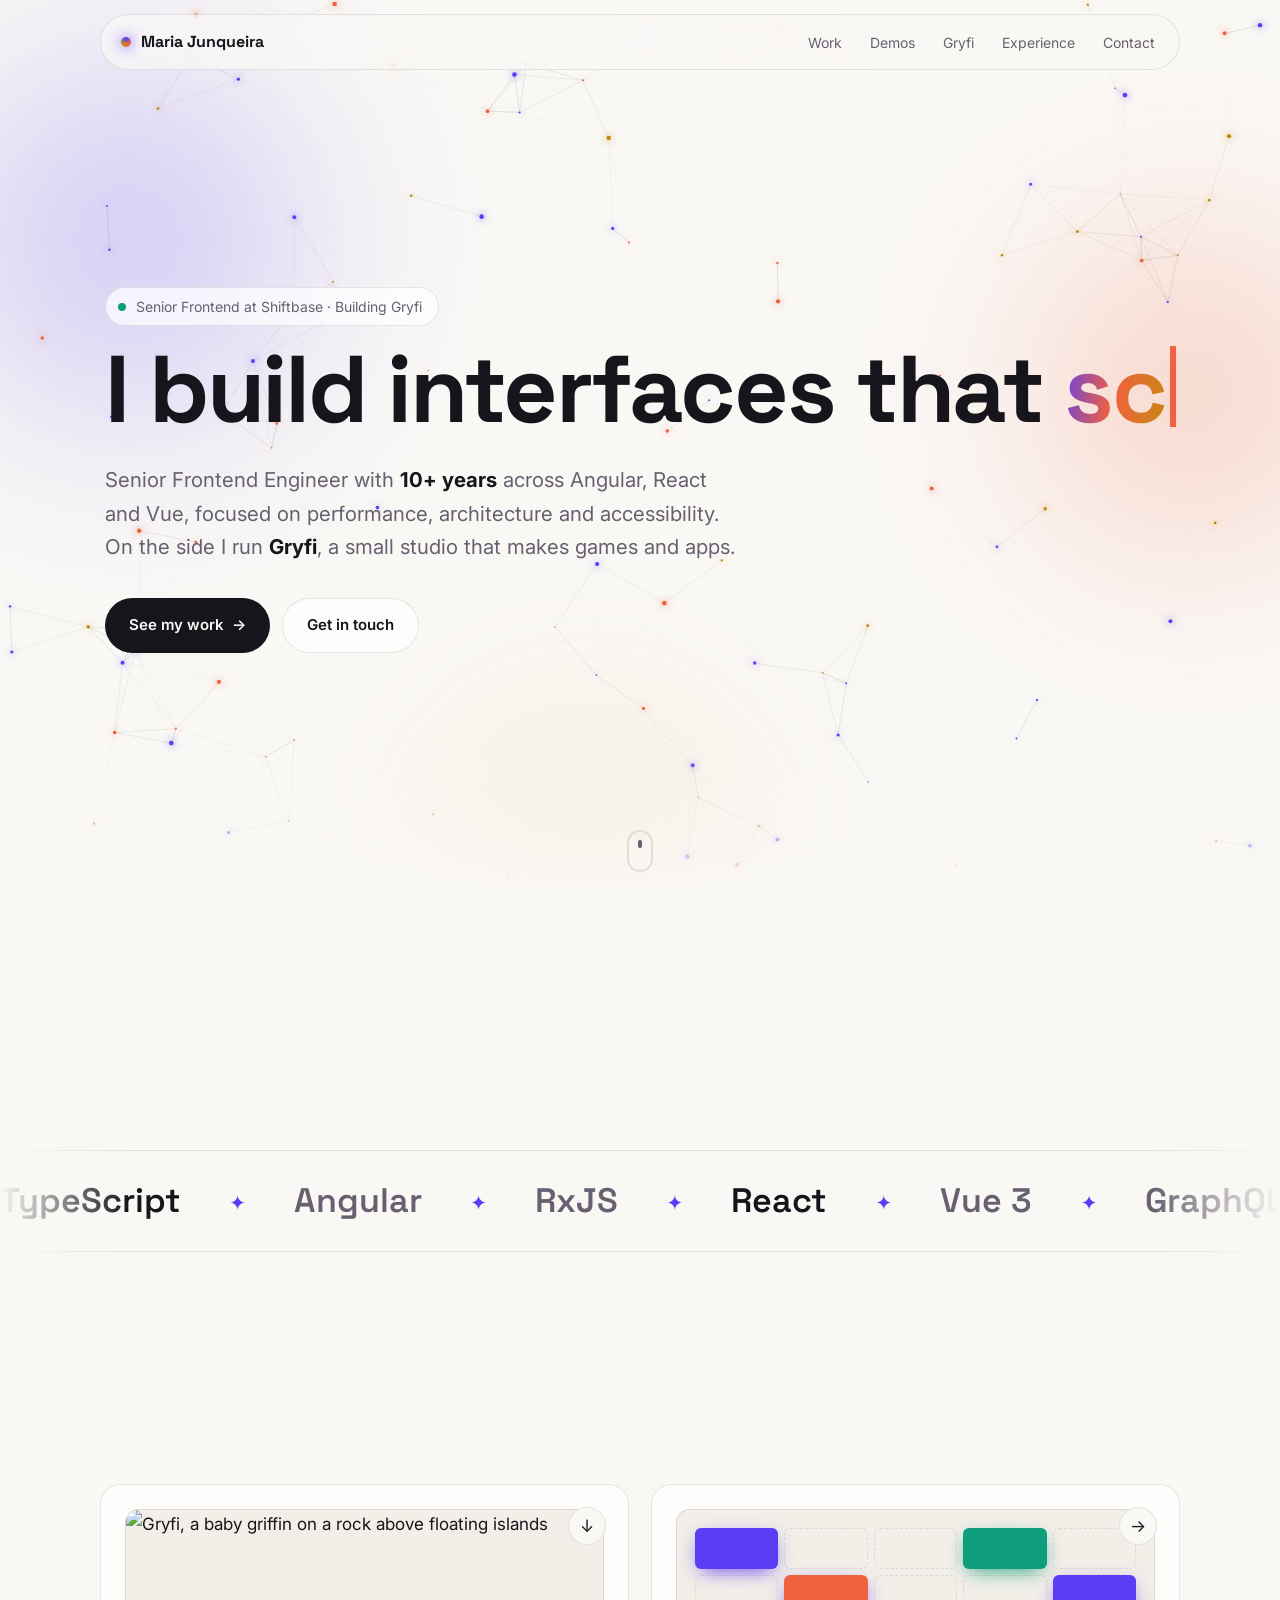
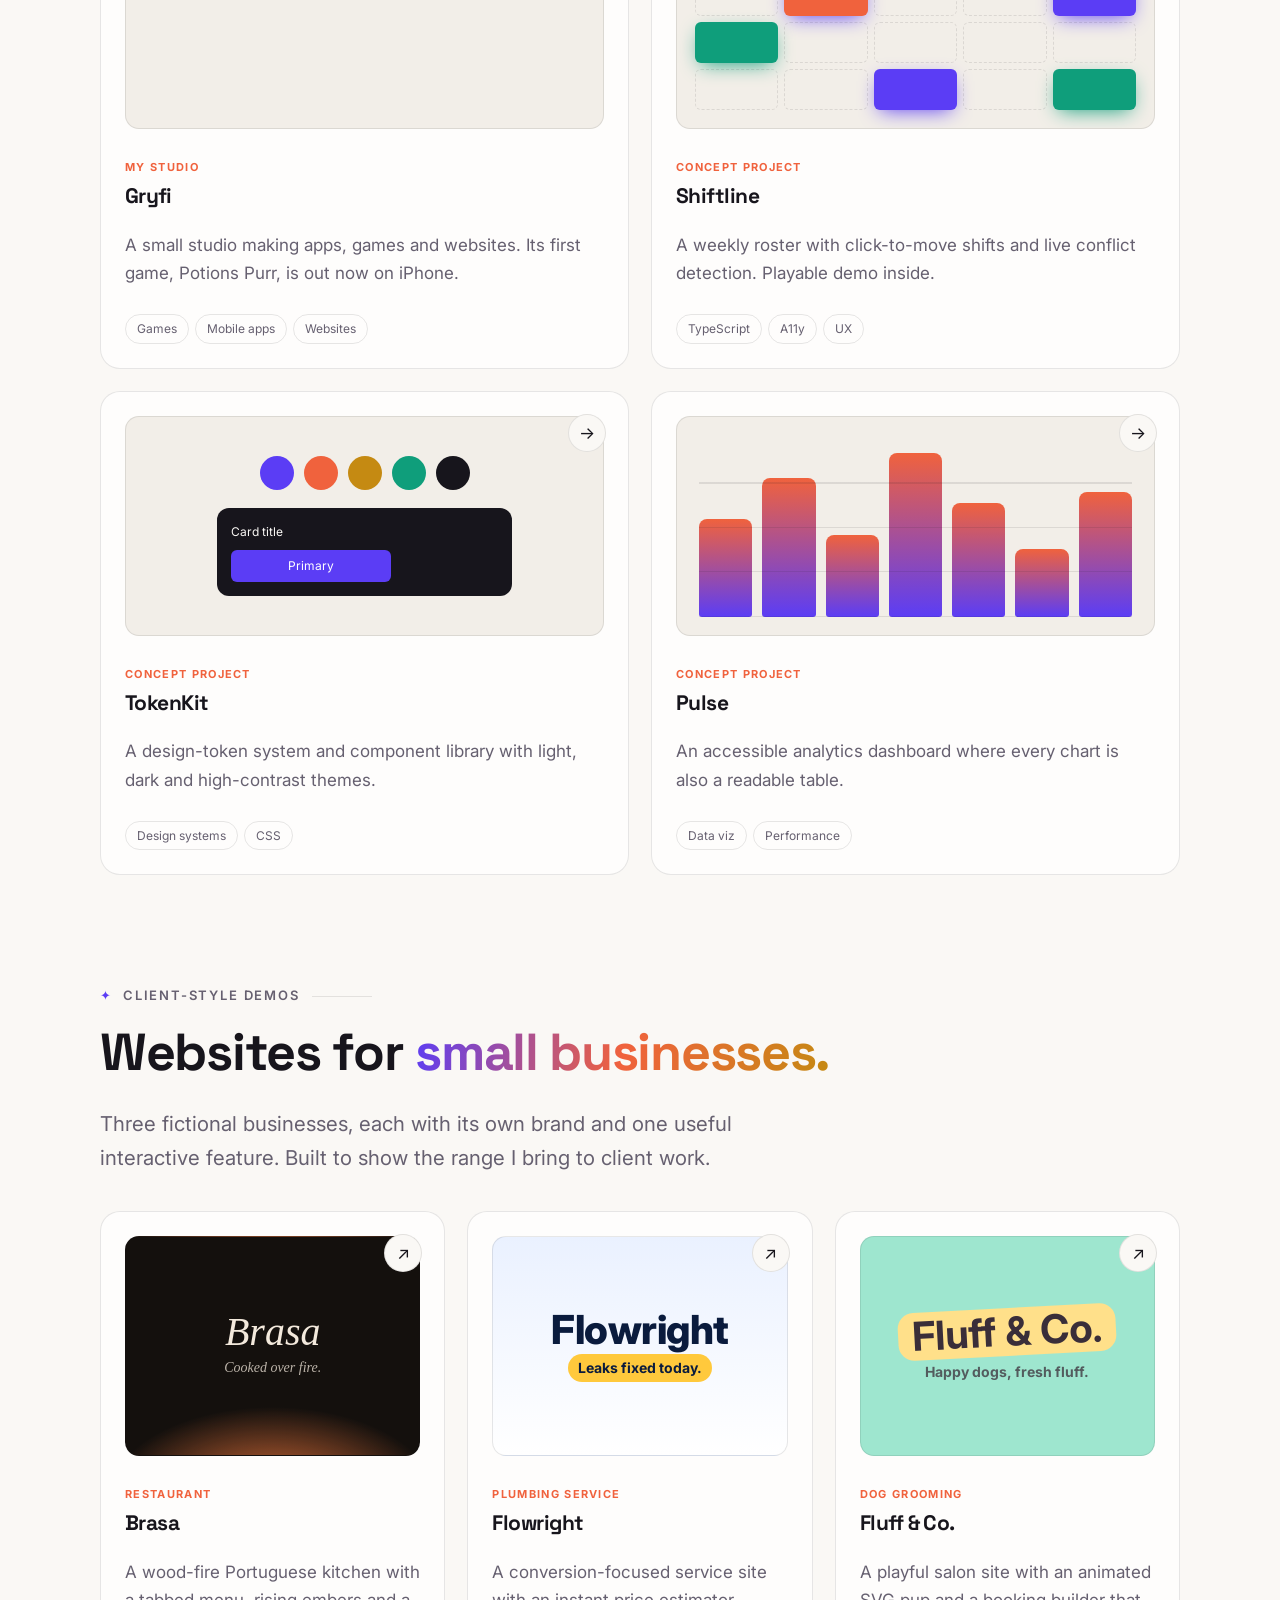
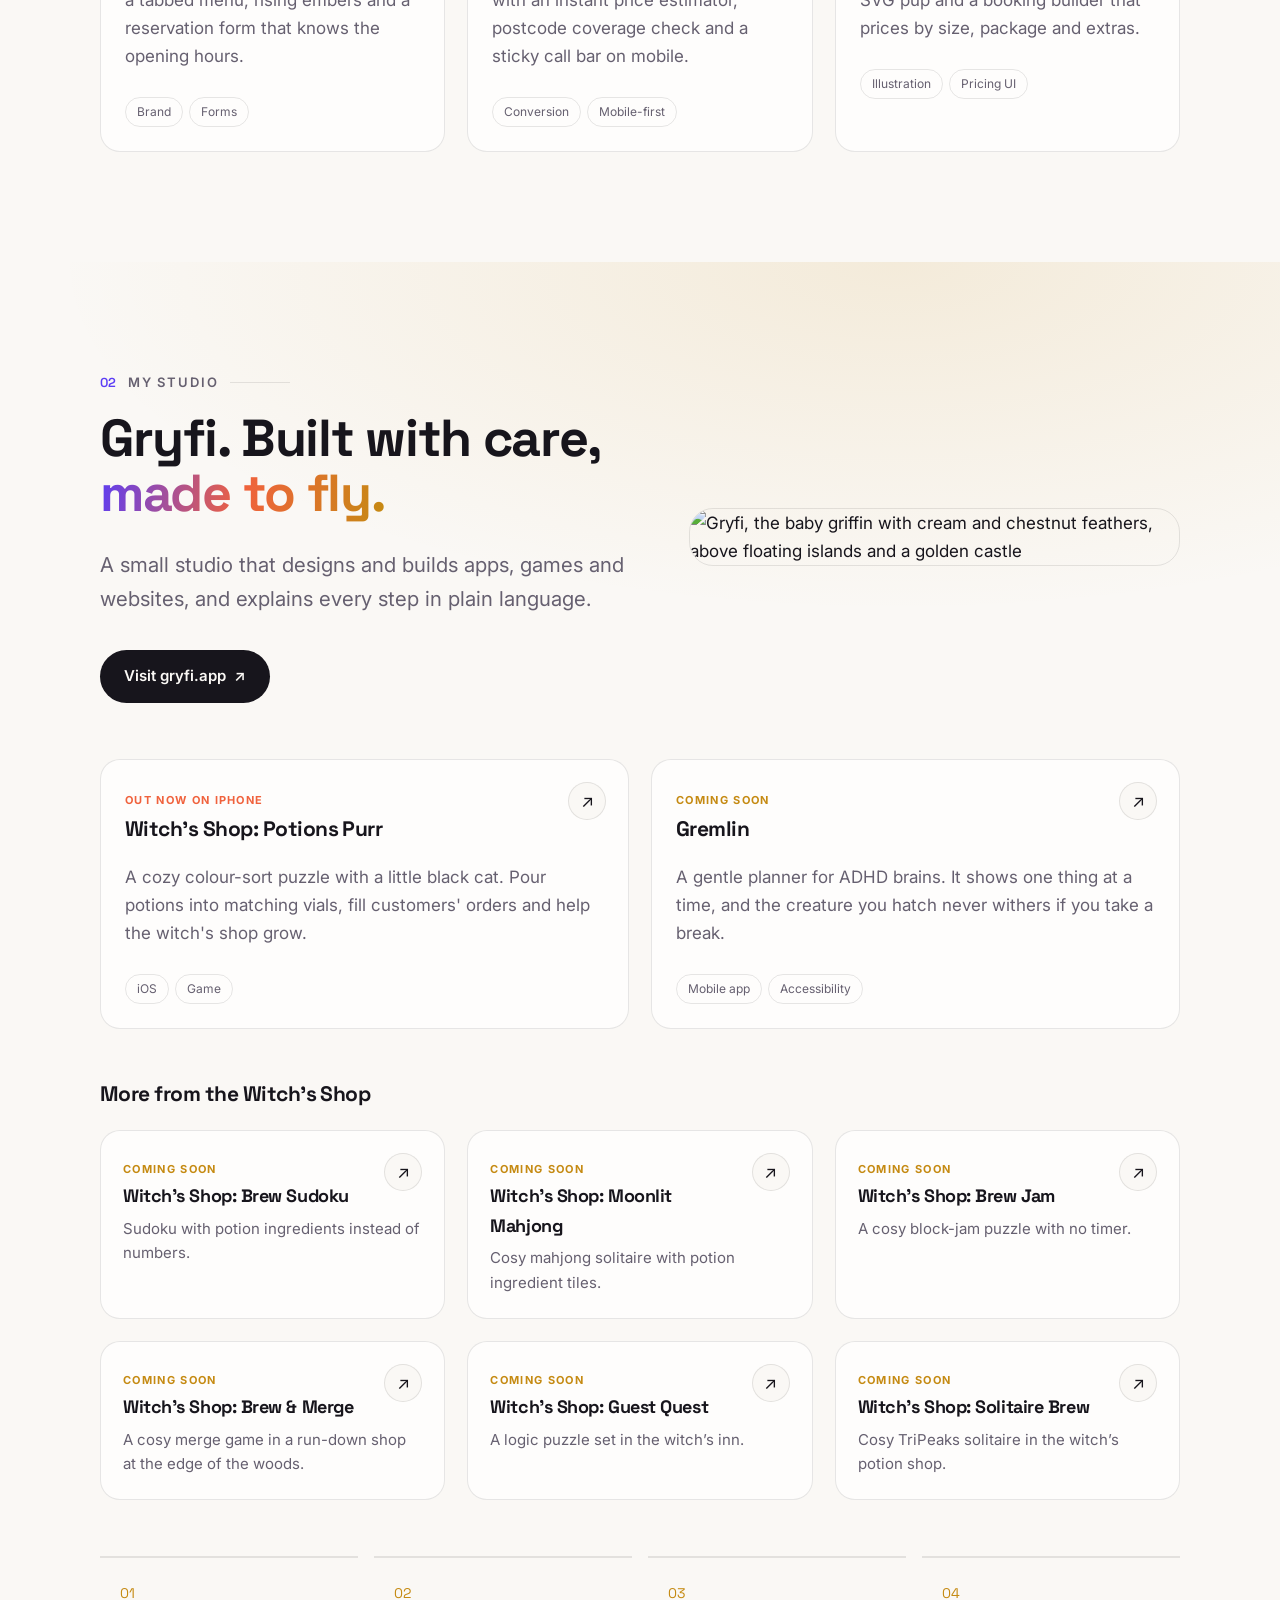
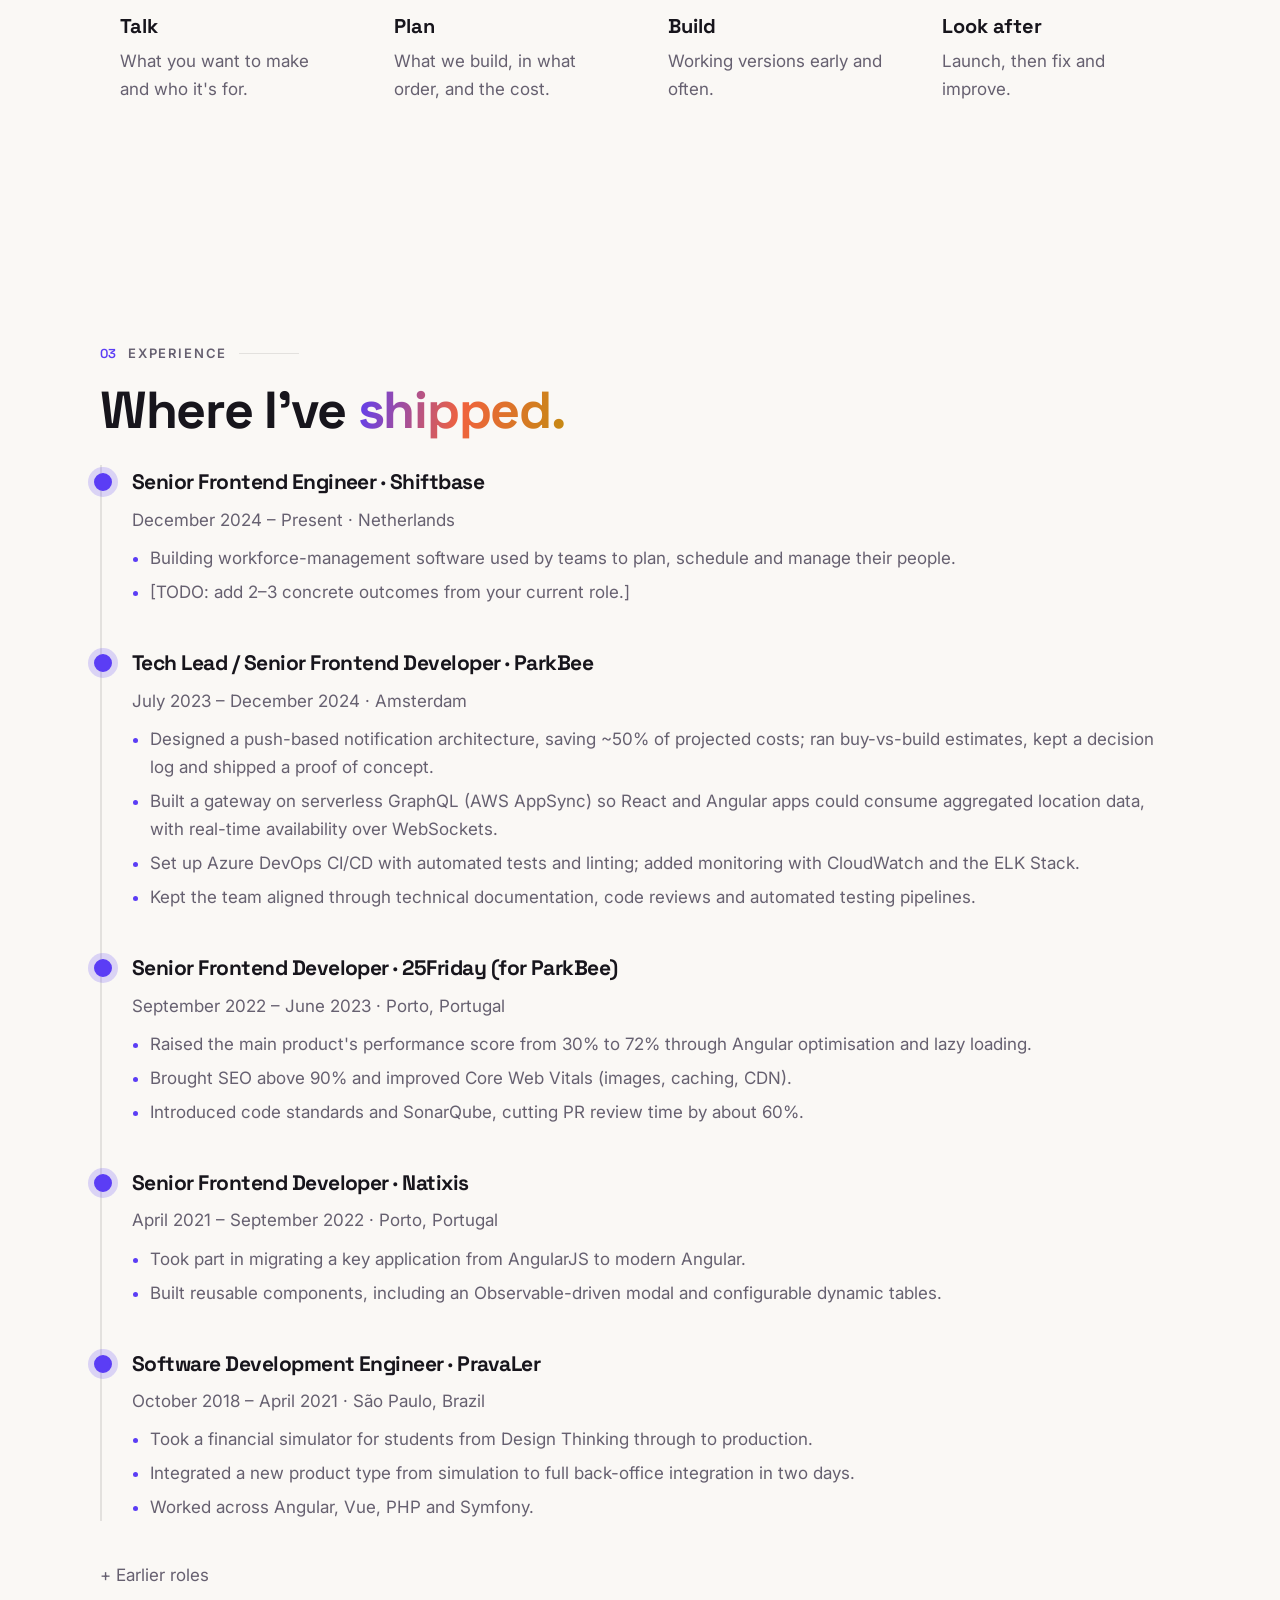
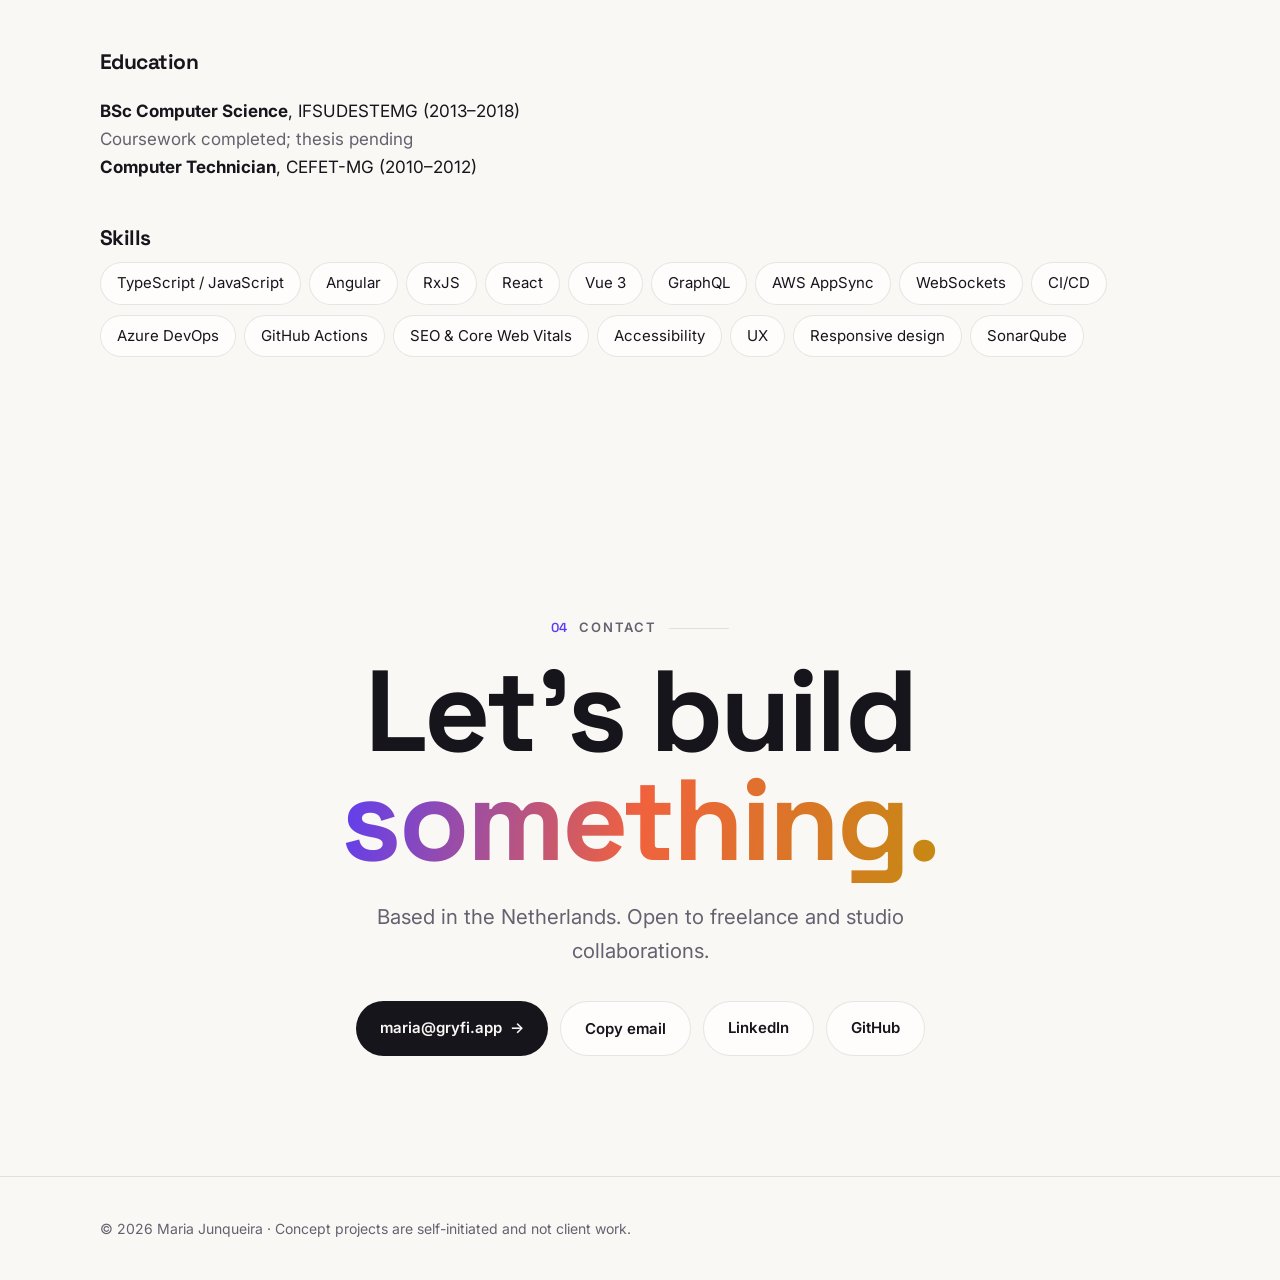
==== index.html @ b14db806 "Add restaurant, plumbing and dog-grooming demo sites Co-Authored-By: Claude Opus 5.5 <noreply@anthro" ====
<!doctype html>
<html lang="en"><head><meta charset="utf-8"><meta name="viewport" content="width=device-width,initial-scale=1">
<title>Maria Junqueira — Senior Frontend Engineer</title><meta name="description" content="Portfolio of Maria Junqueira, Senior Frontend Engineer at Shiftbase and founder of the Gryfi studio.">
<meta property="og:title" content="Maria Junqueira — Senior Frontend Engineer"><meta property="og:description" content="Fast, accessible interfaces. Senior Frontend at Shiftbase, founder of Gryfi.">
<meta property="og:image" content="https://gryfi.app/_astro/logo-hero-lockup-1024.DGI3WZ8i.webp">
<link rel="preconnect" href="https://fonts.googleapis.com"><link rel="preconnect" href="https://fonts.gstatic.com" crossorigin>
<link href="https://fonts.googleapis.com/css2?family=Inter:wght@400;500;600&family=Space+Grotesk:wght@500;600;700&display=swap" rel="stylesheet">
<link rel="stylesheet" href="assets/styles.css?v=4"></head><body>
<div class="progress" aria-hidden="true"></div>
<header class="nav"><div class="wrap"><a class="brand" href="#top">Maria Junqueira</a>
<nav><a href="#work">Work</a><a href="#demos">Demos</a><a href="#gryfi">Gryfi</a><a href="#experience">Experience</a><a href="#contact">Contact</a></nav></div></header>
<main id="top">

<div class="hero">
  <div class="aurora" aria-hidden="true"><span></span><span></span><span></span></div>
  <canvas id="field" aria-hidden="true"></canvas>
  <div class="wrap">
    <div class="pill"><i></i>Senior Frontend at Shiftbase · Building Gryfi</div>
    <h1 data-split>I build interfaces that <span class="rotator" data-words='["feel instant.","scale with teams.","people love.","take flight."]'><span class="txt grad">feel instant.</span><span class="caret" aria-hidden="true"></span></span></h1>
    <p class="lead reveal" style="--d:6">Senior Frontend Engineer with <b>10+ years</b> across Angular, React and Vue, focused on performance, architecture and accessibility. On the side I run <b>Gryfi</b>, a small studio that makes games and apps.</p>
    <div class="btns reveal" style="--d:8"><a class="btn" href="#work">See my work <span class="arrow">→</span></a><a class="btn ghost" href="#contact">Get in touch</a></div>
  </div>
  <div class="scroll-hint" aria-hidden="true"></div>
</div>

<div class="wrap">
  <div class="stats reveal">
    <div class="stat"><b class="grad" data-count="10" data-suf="+">10+</b><span>years shipping for the web</span></div>
    <div class="stat"><b class="grad" data-count="72" data-suf="%">72%</b><span>performance score, up from 30%</span></div>
    <div class="stat"><b class="grad" data-count="60" data-pre="−" data-suf="%">−60%</b><span>PR review time with code standards</span></div>
    <div class="stat"><b class="grad" data-count="50" data-pre="−" data-suf="%">−50%</b><span>projected cost of a notification system</span></div>
  </div>
</div>

<div class="marquee" aria-label="Skills"><div class="track">
  <span>TypeScript</span><span>Angular</span><span>RxJS</span><span>React</span><span>Vue 3</span><span>GraphQL</span><span>WebSockets</span><span>Accessibility</span><span>Core Web Vitals</span><span>Design systems</span><span>CI/CD</span><span>Game feel</span>
  <span aria-hidden="true">TypeScript</span><span aria-hidden="true">Angular</span><span aria-hidden="true">RxJS</span><span aria-hidden="true">React</span><span aria-hidden="true">Vue 3</span><span aria-hidden="true">GraphQL</span><span aria-hidden="true">WebSockets</span><span aria-hidden="true">Accessibility</span><span aria-hidden="true">Core Web Vitals</span><span aria-hidden="true">Design systems</span><span aria-hidden="true">CI/CD</span><span aria-hidden="true">Game feel</span>
</div></div>

<section id="work"><div class="wrap">
  <div class="kicker reveal" data-n="01">Selected work</div>
  <h2 class="reveal">Things I've made <span class="grad">lately.</span></h2>
  <div class="grid work-grid">
    <a class="card reveal" href="#gryfi">
      <div class="thumb"><img src="https://gryfi.app/_astro/logo-hero-lockup-1024.DGI3WZ8i.webp" alt="Gryfi, a baby griffin on a rock above floating islands" loading="lazy"></div>
      <span class="go" aria-hidden="true">↓</span>
      <span class="badge">MY STUDIO</span><h3>Gryfi</h3>
      <p class="muted">A small studio making apps, games and websites. Its first game, Potions Purr, is out now on iPhone.</p>
      <span class="tag">Games</span><span class="tag">Mobile apps</span><span class="tag">Websites</span>
    </a>
    <a class="card reveal" style="--d:1" href="projects/shiftline.html">
      <div class="thumb" aria-hidden="true"><div class="mini-roster">
        <b></b><i></i><i></i><b class="alt"></b><i></i>
        <i></i><b class="mover"></b><i></i><i></i><b></b>
        <b class="alt"></b><i></i><i></i><i></i><i></i>
        <i></i><i></i><b></b><i></i><b class="alt"></b>
      </div></div>
      <span class="go" aria-hidden="true">→</span>
      <span class="badge">CONCEPT PROJECT</span><h3>Shiftline</h3>
      <p class="muted">A weekly roster with click-to-move shifts and live conflict detection. Playable demo inside.</p>
      <span class="tag">TypeScript</span><span class="tag">A11y</span><span class="tag">UX</span>
    </a>
    <a class="card reveal" href="projects/tokenkit.html">
      <div class="thumb" aria-hidden="true"><div class="mini-tokens">
        <div class="sw"><i style="--i:0;background:var(--accent)"></i><i style="--i:1;background:var(--accent-2)"></i><i style="--i:2;background:var(--gold)"></i><i style="--i:3;background:var(--mint)"></i><i style="--i:4;background:var(--fg)"></i></div>
        <div class="ui">Card title<span>Primary</span></div>
      </div></div>
      <span class="go" aria-hidden="true">→</span>
      <span class="badge">CONCEPT PROJECT</span><h3>TokenKit</h3>
      <p class="muted">A design-token system and component library with light, dark and high-contrast themes.</p>
      <span class="tag">Design systems</span><span class="tag">CSS</span>
    </a>
    <a class="card reveal" style="--d:1" href="projects/pulse.html">
      <div class="thumb" aria-hidden="true"><div class="mini-bars">
        <i style="--h:55%;--i:0"></i><i style="--h:78%;--i:1"></i><i style="--h:46%;--i:2"></i><i style="--h:92%;--i:3"></i><i style="--h:64%;--i:4"></i><i style="--h:38%;--i:5"></i><i style="--h:70%;--i:6"></i>
      </div></div>
      <span class="go" aria-hidden="true">→</span>
      <span class="badge">CONCEPT PROJECT</span><h3>Pulse</h3>
      <p class="muted">An accessible analytics dashboard where every chart is also a readable table.</p>
      <span class="tag">Data viz</span><span class="tag">Performance</span>
    </a>
  </div>
</div></section>

<section id="demos" style="padding-top:0"><div class="wrap">
  <div class="kicker reveal" data-n="✦">Client-style demos</div>
  <h2 class="reveal">Websites for <span class="grad">small businesses.</span></h2>
  <p class="lead reveal" style="margin-bottom:36px">Three fictional businesses, each with its own brand and one useful interactive feature. Built to show the range I bring to client work.</p>
  <div class="grid demo-grid">
    <a class="card reveal" href="demos/brasa/"><div class="thumb demo-thumb brasa" aria-hidden="true"><span>Brasa</span><small>Cooked over fire.</small></div><span class="go" aria-hidden="true">↗</span>
      <span class="badge">RESTAURANT</span><h3>Brasa</h3><p class="muted">A wood-fire Portuguese kitchen with a tabbed menu, rising embers and a reservation form that knows the opening hours.</p><span class="tag">Brand</span><span class="tag">Forms</span></a>
    <a class="card reveal" style="--d:1" href="demos/flowright/"><div class="thumb demo-thumb flow" aria-hidden="true"><span>Flowright</span><small>Leaks fixed today.</small></div><span class="go" aria-hidden="true">↗</span>
      <span class="badge">PLUMBING SERVICE</span><h3>Flowright</h3><p class="muted">A conversion-focused service site with an instant price estimator, postcode coverage check and a sticky call bar on mobile.</p><span class="tag">Conversion</span><span class="tag">Mobile-first</span></a>
    <a class="card reveal" style="--d:2" href="demos/fluff/"><div class="thumb demo-thumb fluff" aria-hidden="true"><span>Fluff &amp; Co.</span><small>Happy dogs, fresh fluff.</small></div><span class="go" aria-hidden="true">↗</span>
      <span class="badge">DOG GROOMING</span><h3>Fluff &amp; Co.</h3><p class="muted">A playful salon site with an animated SVG pup and a booking builder that prices by size, package and extras.</p><span class="tag">Illustration</span><span class="tag">Pricing UI</span></a>
  </div>
</div></section>

<section id="gryfi" class="gryfi"><div class="wrap">
  <div class="gryfi-hero">
    <div>
      <div class="kicker reveal" data-n="02">My studio</div>
      <h2 class="reveal">Gryfi. Built with care, <span class="grad">made to fly.</span></h2>
      <p class="lead reveal">A small studio that designs and builds apps, games and websites, and explains every step in plain language.</p>
      <div class="btns reveal"><a class="btn" href="https://gryfi.app">Visit gryfi.app <span class="arrow">↗</span></a></div>
    </div>
    <img class="reveal" src="https://gryfi.app/_astro/logo-hero-lockup-1024.DGI3WZ8i.webp" alt="Gryfi, the baby griffin with cream and chestnut feathers, above floating islands and a golden castle" loading="lazy">
  </div>
  <div class="grid work-grid">
    <a class="card reveal" href="https://potionspurr.gryfi.app/"><span class="go" aria-hidden="true">↗</span><span class="badge">OUT NOW ON IPHONE</span><h3>Witch's Shop: Potions Purr</h3>
      <p class="muted">A cozy colour-sort puzzle with a little black cat. Pour potions into matching vials, fill customers' orders and help the witch's shop grow.</p>
      <span class="tag">iOS</span><span class="tag">Game</span></a>
    <a class="card reveal" style="--d:1" href="https://gremlin.gryfi.app/"><span class="go" aria-hidden="true">↗</span><span class="badge soon">COMING SOON</span><h3>Gremlin</h3>
      <p class="muted">A gentle planner for ADHD brains. It shows one thing at a time, and the creature you hatch never withers if you take a break.</p>
      <span class="tag">Mobile app</span><span class="tag">Accessibility</span></a>
  </div>
  <h3 class="reveal" style="margin:48px 0 18px">More from the Witch's Shop</h3>
  <div class="grid games">
    <a class="card game reveal" style="--d:0" href="https://brewsudoku.gryfi.app"><span class="go" aria-hidden="true">↗</span><span class="badge soon">COMING SOON</span><h3>Witch's Shop: Brew Sudoku</h3><p class="muted">Sudoku with potion ingredients instead of numbers.</p></a>
    <a class="card game reveal" style="--d:1" href="https://moonlitmahjong.gryfi.app"><span class="go" aria-hidden="true">↗</span><span class="badge soon">COMING SOON</span><h3>Witch's Shop: Moonlit Mahjong</h3><p class="muted">Cosy mahjong solitaire with potion ingredient tiles.</p></a>
    <a class="card game reveal" style="--d:2" href="https://brewjam.gryfi.app"><span class="go" aria-hidden="true">↗</span><span class="badge soon">COMING SOON</span><h3>Witch's Shop: Brew Jam</h3><p class="muted">A cosy block-jam puzzle with no timer.</p></a>
    <a class="card game reveal" style="--d:0" href="https://brewmerge.gryfi.app"><span class="go" aria-hidden="true">↗</span><span class="badge soon">COMING SOON</span><h3>Witch's Shop: Brew &amp; Merge</h3><p class="muted">A cosy merge game in a run-down shop at the edge of the woods.</p></a>
    <a class="card game reveal" style="--d:1" href="https://guestquest.gryfi.app"><span class="go" aria-hidden="true">↗</span><span class="badge soon">COMING SOON</span><h3>Witch's Shop: Guest Quest</h3><p class="muted">A logic puzzle set in the witch’s inn.</p></a>
    <a class="card game reveal" style="--d:2" href="https://solitairebrew.gryfi.app"><span class="go" aria-hidden="true">↗</span><span class="badge soon">COMING SOON</span><h3>Witch's Shop: Solitaire Brew</h3><p class="muted">Cosy TriPeaks solitaire in the witch’s potion shop.</p></a>
  </div>
  <div class="steps reveal" style="margin-top:56px">
    <div><b>Talk</b><span class="muted">What you want to make and who it's for.</span></div>
    <div><b>Plan</b><span class="muted">What we build, in what order, and the cost.</span></div>
    <div><b>Build</b><span class="muted">Working versions early and often.</span></div>
    <div><b>Look after</b><span class="muted">Launch, then fix and improve.</span></div>
  </div>
</div></section>

<section id="experience"><div class="wrap">
  <div class="kicker reveal" data-n="03">Experience</div>
  <h2 class="reveal">Where I've <span class="grad">shipped.</span></h2>
  <div class="timeline">
    <div class="item"><h3>Senior Frontend Engineer · Shiftbase</h3><div class="muted">December 2024 – Present · Netherlands</div><ul><li>Building workforce-management software used by teams to plan, schedule and manage their people.</li><li>[TODO: add 2–3 concrete outcomes from your current role.]</li></ul></div>
    <div class="item"><h3>Tech Lead / Senior Frontend Developer · ParkBee</h3><div class="muted">July 2023 – December 2024 · Amsterdam</div><ul><li>Designed a push-based notification architecture, saving ~50% of projected costs; ran buy-vs-build estimates, kept a decision log and shipped a proof of concept.</li><li>Built a gateway on serverless GraphQL (AWS AppSync) so React and Angular apps could consume aggregated location data, with real-time availability over WebSockets.</li><li>Set up Azure DevOps CI/CD with automated tests and linting; added monitoring with CloudWatch and the ELK Stack.</li><li>Kept the team aligned through technical documentation, code reviews and automated testing pipelines.</li></ul></div>
    <div class="item"><h3>Senior Frontend Developer · 25Friday (for ParkBee)</h3><div class="muted">September 2022 – June 2023 · Porto, Portugal</div><ul><li>Raised the main product's performance score from 30% to 72% through Angular optimisation and lazy loading.</li><li>Brought SEO above 90% and improved Core Web Vitals (images, caching, CDN).</li><li>Introduced code standards and SonarQube, cutting PR review time by about 60%.</li></ul></div>
    <div class="item"><h3>Senior Frontend Developer · Natixis</h3><div class="muted">April 2021 – September 2022 · Porto, Portugal</div><ul><li>Took part in migrating a key application from AngularJS to modern Angular.</li><li>Built reusable components, including an Observable-driven modal and configurable dynamic tables.</li></ul></div>
    <div class="item"><h3>Software Development Engineer · PravaLer</h3><div class="muted">October 2018 – April 2021 · São Paulo, Brazil</div><ul><li>Took a financial simulator for students from Design Thinking through to production.</li><li>Integrated a new product type from simulation to full back-office integration in two days.</li><li>Worked across Angular, Vue, PHP and Symfony.</li></ul></div>
  </div>
  <details style="margin-top:8px"><summary class="muted" style="cursor:pointer">Earlier roles</summary><div class="timeline" style="margin-top:20px">
    <div class="item"><h3>Full Stack Developer · RLZE Grupo</h3><div class="muted">Sep 2017 – Oct 2018 · São Paulo</div><ul><li>Built the company website in WordPress and internal tools in Laravel and Angular 2.</li></ul></div>
    <div class="item"><h3>Intern / Full Stack Developer &amp; IT Support · CEAD / IFMG</h3><div class="muted">Apr 2016 – Sep 2017 · Minas Gerais</div><ul><li>Developed features for an e-learning platform on Moodle and PHP.</li></ul></div>
    <div class="item"><h3>Freelance Web Developer · DMCTEC Informática</h3><div class="muted">2015 – 2020 · Remote</div><ul><li>Built a logistics tracking system (Laravel, Angular, RxJS) with OpenStreetMap route management.</li></ul></div>
  </div></details>
  <h3 class="reveal" style="margin-top:56px">Education</h3>
  <p class="reveal"><b>BSc Computer Science</b>, IFSUDESTEMG (2013–2018)<br><span class="muted">Coursework completed; thesis pending</span><br><b>Computer Technician</b>, CEFET-MG (2010–2012)</p>
  <h3 class="reveal" style="margin-top:40px">Skills</h3>
  <div class="skills reveal"><span>TypeScript / JavaScript</span><span>Angular</span><span>RxJS</span><span>React</span><span>Vue 3</span><span>GraphQL</span><span>AWS AppSync</span><span>WebSockets</span><span>CI/CD</span><span>Azure DevOps</span><span>GitHub Actions</span><span>SEO &amp; Core Web Vitals</span><span>Accessibility</span><span>UX</span><span>Responsive design</span><span>SonarQube</span></div>
</div></section>

<section id="contact" class="contact"><div class="wrap">
  <div class="kicker reveal" data-n="04" style="justify-content:center">Contact</div>
  <h2 class="reveal">Let's build<br><span class="grad">something.</span></h2>
  <p class="lead reveal">Based in the Netherlands. Open to freelance and studio collaborations.</p>
  <div class="btns reveal">
    <a class="btn" href="mailto:maria@gryfi.app">maria@gryfi.app <span class="arrow">→</span></a>
    <button class="btn ghost" type="button" data-copy="maria@gryfi.app">Copy email<span class="copied" role="status"></span></button>
    <a class="btn ghost" href="https://www.linkedin.com/in/maria-junqueira">LinkedIn</a>
    <a class="btn ghost" href="https://github.com/MariaJunqueira">GitHub</a>
  </div>
</div></section>
</main>
<footer><div class="wrap">© 2026 Maria Junqueira · Concept projects are self-initiated and not client work.</div></footer>
<script src="assets/main.js?v=4" defer></script>
</body></html>
---- assets/styles.css ----
:root{
  --bg:#0b0a10;--bg-2:#121019;--fg:#f4f1ea;--muted:#a39fb0;
  --card:rgba(255,255,255,.035);--card-hover:rgba(255,255,255,.06);--line:rgba(255,255,255,.09);
  --accent:#8f7bff;--accent-2:#ff9478;--gold:#f5c46b;--mint:#6ee7c8;
  --radius:20px;--display:"Space Grotesk",ui-sans-serif,system-ui,sans-serif;
  color-scheme:dark;
}
@media (prefers-color-scheme:light){:root{
  --bg:#faf8f5;--bg-2:#f2eee8;--fg:#17151c;--muted:#666070;
  --card:rgba(255,255,255,.7);--card-hover:#fff;--line:rgba(23,21,28,.1);
  --accent:#5b3df5;--accent-2:#f0623d;--gold:#c58a12;--mint:#0f9e7b;color-scheme:light;
}}
*{box-sizing:border-box}
html{scroll-behavior:smooth}
body{margin:0;background:var(--bg);color:var(--fg);font:17px/1.65 "Inter",ui-sans-serif,system-ui,-apple-system,"Segoe UI",Roboto,sans-serif;-webkit-font-smoothing:antialiased;overflow-x:hidden}
a{color:inherit}
::selection{background:var(--accent);color:#fff}
.wrap{max-width:1120px;margin:0 auto;padding:0 20px}
h1,h2,h3{font-family:var(--display);letter-spacing:-.025em}
h1{font-size:clamp(42px,7.4vw,96px);line-height:.98;margin:18px 0 26px;font-weight:700}
h2{font-size:clamp(32px,4.4vw,52px);line-height:1.05;margin:0 0 28px}
h3{margin:0 0 6px;font-size:21px}
.muted{color:var(--muted)}
.lead{font-size:clamp(18px,1.6vw,21px);color:var(--muted);max-width:640px}
.lead b{color:var(--fg)}
.grad{background:linear-gradient(100deg,var(--accent) 0%,var(--accent-2) 50%,var(--gold) 100%);-webkit-background-clip:text;background-clip:text;color:transparent}

/* progress + nav */
.progress{position:fixed;top:0;left:0;height:3px;width:100%;transform-origin:0 50%;transform:scaleX(var(--p,0));background:linear-gradient(90deg,var(--accent),var(--accent-2),var(--gold));z-index:50}
header.nav{position:fixed;top:14px;left:0;right:0;z-index:40;pointer-events:none}
.nav .wrap{display:flex;justify-content:space-between;align-items:center;height:56px;padding:0 10px 0 20px;max-width:1080px;margin:0 auto;border:1px solid var(--line);border-radius:999px;background:color-mix(in srgb,var(--bg) 70%,transparent);backdrop-filter:blur(14px) saturate(1.4);-webkit-backdrop-filter:blur(14px) saturate(1.4);pointer-events:auto}
@media (max-width:1120px){.nav .wrap{margin:0 12px}}
.nav a{text-decoration:none;font-size:14px;color:var(--muted);padding:8px 14px;border-radius:999px;transition:color .2s,background .2s}
.nav a:hover{color:var(--fg);background:var(--card-hover)}
.nav .brand{font-family:var(--display);font-weight:700;color:var(--fg);padding:0;display:flex;align-items:center;gap:10px;font-size:16px}
.nav .brand:hover{background:none}
.nav .brand::before{content:"";width:10px;height:10px;border-radius:50%;background:conic-gradient(var(--accent),var(--accent-2),var(--gold),var(--accent));box-shadow:0 0 14px var(--accent)}

/* hero */
.hero{position:relative;min-height:100svh;display:flex;align-items:center;padding:120px 0 80px;overflow:hidden;isolation:isolate}
#field{position:absolute;inset:0;width:100%;height:100%;z-index:-1}
.aurora{position:absolute;inset:-20%;z-index:-2;filter:blur(80px);opacity:.55;pointer-events:none}
.aurora span{position:absolute;border-radius:50%;mix-blend-mode:screen;animation:drift 22s ease-in-out infinite alternate}
.aurora span:nth-child(1){width:46vw;height:46vw;left:5%;top:10%;background:radial-gradient(circle,var(--accent),transparent 65%)}
.aurora span:nth-child(2){width:40vw;height:40vw;right:5%;top:25%;background:radial-gradient(circle,var(--accent-2),transparent 65%);animation-delay:-7s}
.aurora span:nth-child(3){width:34vw;height:34vw;left:35%;bottom:0;background:radial-gradient(circle,var(--gold),transparent 65%);opacity:.6;animation-delay:-14s}
@media (prefers-color-scheme:light){.aurora{opacity:.3}.aurora span{mix-blend-mode:multiply}}
@keyframes drift{to{transform:translate(8vw,-6vh) scale(1.15)}}
.hero::after{content:"";position:absolute;inset:auto 0 0;height:160px;background:linear-gradient(transparent,var(--bg));z-index:-1}
.pill{display:inline-flex;align-items:center;gap:10px;padding:7px 16px 7px 12px;border:1px solid var(--line);border-radius:999px;background:var(--card);font-size:14px;color:var(--muted);backdrop-filter:blur(8px)}
.pill i{width:8px;height:8px;border-radius:50%;background:var(--mint);box-shadow:0 0 0 0 var(--mint);animation:ping 2s infinite}
@keyframes ping{0%{box-shadow:0 0 0 0 color-mix(in srgb,var(--mint) 70%,transparent)}100%{box-shadow:0 0 0 10px transparent}}
.rotator{display:inline-block;white-space:nowrap}
.rotator .caret{display:inline-block;width:.06em;height:.85em;margin-left:.05em;background:var(--accent-2);vertical-align:-.05em;animation:blink 1s steps(1) infinite}
@keyframes blink{50%{opacity:0}}
.hero .word{display:inline-block;opacity:0;transform:translateY(.4em) rotate(2deg);filter:blur(8px);animation:rise .9s cubic-bezier(.2,.8,.2,1) forwards;animation-delay:calc(var(--i)*70ms + 150ms)}
@keyframes rise{to{opacity:1;transform:none;filter:none}}
.scroll-hint{position:absolute;left:50%;bottom:28px;transform:translateX(-50%);width:26px;height:42px;border:2px solid var(--line);border-radius:14px}
.scroll-hint::after{content:"";position:absolute;left:50%;top:8px;width:4px;height:8px;margin-left:-2px;border-radius:2px;background:var(--muted);animation:wheel 1.8s infinite}
@keyframes wheel{to{transform:translateY(14px);opacity:0}}

/* buttons */
.btns{display:flex;gap:12px;flex-wrap:wrap;margin-top:34px}
.btn{position:relative;display:inline-flex;align-items:center;gap:8px;padding:14px 24px;border-radius:999px;background:var(--fg);color:var(--bg);text-decoration:none;font-weight:600;font-size:15px;border:0;cursor:pointer;font-family:inherit;transition:transform .25s cubic-bezier(.2,.8,.2,1),box-shadow .25s}
.btn:hover{box-shadow:0 10px 40px -10px var(--accent)}
.btn.ghost{background:var(--card);color:var(--fg);border:1px solid var(--line);backdrop-filter:blur(8px)}
.btn .arrow{transition:transform .25s}
.btn:hover .arrow{transform:translateX(4px)}

/* stats + marquee */
.stats{display:grid;grid-template-columns:repeat(4,1fr);gap:1px;background:var(--line);border:1px solid var(--line);border-radius:var(--radius);overflow:hidden}
.stat{background:var(--bg);padding:30px 24px}
.stat b{display:block;font-family:var(--display);font-size:clamp(38px,5vw,60px);line-height:1;letter-spacing:-.04em}
.stat span{color:var(--muted);font-size:14px}
@media (max-width:760px){.stats{grid-template-columns:repeat(2,1fr)}}
.marquee{overflow:hidden;border-block:1px solid var(--line);padding:22px 0;margin-top:72px;mask-image:linear-gradient(90deg,transparent,#000 10%,#000 90%,transparent);-webkit-mask-image:linear-gradient(90deg,transparent,#000 10%,#000 90%,transparent)}
.marquee .track{display:flex;width:max-content;gap:48px;animation:slide 40s linear infinite}
.marquee:hover .track{animation-play-state:paused}
.marquee span{font-family:var(--display);font-size:clamp(22px,3vw,34px);font-weight:600;white-space:nowrap;color:var(--muted)}
.marquee span:nth-child(3n+1){color:var(--fg)}
.marquee span::after{content:"✦";margin-left:48px;color:var(--accent);font-size:.6em;vertical-align:middle}
@keyframes slide{to{transform:translateX(-50%)}}

/* sections */
section{padding:110px 0;position:relative;scroll-margin-top:60px}
.kicker{display:flex;align-items:center;gap:12px;font-size:13px;letter-spacing:.14em;text-transform:uppercase;color:var(--muted);margin-bottom:18px;font-weight:600}
.kicker::before{content:attr(data-n);font-family:var(--display);color:var(--accent);letter-spacing:0}
.kicker::after{content:"";height:1px;width:60px;background:var(--line)}
.eyebrow{color:var(--accent);font-weight:600;font-size:13px;letter-spacing:.14em;text-transform:uppercase}

/* cards */
.grid{display:grid;gap:22px;grid-template-columns:repeat(auto-fill,minmax(300px,1fr))}
.work-grid{grid-template-columns:repeat(2,1fr)}
@media (max-width:760px){.work-grid{grid-template-columns:1fr}}
.card{position:relative;background:var(--card);border:1px solid var(--line);border-radius:var(--radius);padding:24px;text-decoration:none;display:block;overflow:hidden;transform-style:preserve-3d;transition:transform .35s cubic-bezier(.2,.8,.2,1),border-color .3s,background .3s}
.card::before{content:"";position:absolute;inset:0;border-radius:inherit;pointer-events:none;opacity:0;transition:opacity .3s;background:radial-gradient(500px circle at var(--mx,50%) var(--my,50%),color-mix(in srgb,var(--accent) 22%,transparent),transparent 45%)}
.card:hover{border-color:color-mix(in srgb,var(--accent) 45%,var(--line));background:var(--card-hover)}
.card:hover::before{opacity:1}
.card>*{position:relative}
.card .go{position:absolute;top:22px;right:22px;width:38px;height:38px;border-radius:50%;border:1px solid var(--line);display:grid;place-items:center;background:var(--bg);z-index:1;transition:transform .3s,background .3s}
a.card:hover .go{transform:rotate(-45deg);background:var(--fg);color:var(--bg)}
.thumb{height:220px;border-radius:14px;margin-bottom:22px;overflow:hidden;position:relative;border:1px solid var(--line);background:var(--bg-2)}
.thumb img{width:100%;height:100%;object-fit:cover;transition:transform .8s cubic-bezier(.2,.8,.2,1)}
.card:hover .thumb img{transform:scale(1.06)}
.tag{display:inline-block;font-size:12px;padding:4px 11px;border-radius:999px;border:1px solid var(--line);color:var(--muted);margin:10px 6px 0 0}
.badge{font-size:11px;font-weight:700;letter-spacing:.12em;color:var(--accent-2)}

/* mini previews */
.mini-roster{position:absolute;inset:18px;display:grid;grid-template-columns:repeat(5,1fr);grid-template-rows:repeat(4,1fr);gap:6px}
.mini-roster i{border:1px dashed var(--line);border-radius:6px}
.mini-roster b{border-radius:6px;background:var(--accent);box-shadow:0 6px 20px -6px var(--accent)}
.mini-roster b.alt{background:var(--mint);box-shadow:0 6px 20px -6px var(--mint)}
.mini-roster b.mover{background:var(--accent-2);animation:hop 4s cubic-bezier(.6,0,.2,1) infinite}
@keyframes hop{0%,20%{transform:none}35%,70%{transform:translate(calc(200% + 12px),calc(100% + 6px))}85%,100%{transform:none}}
.mini-tokens{position:absolute;inset:0;display:flex;flex-direction:column;justify-content:center;align-items:center;gap:18px}
.mini-tokens .sw{display:flex;gap:10px}
.mini-tokens .sw i{width:34px;height:34px;border-radius:50%;animation:pop 3s ease-in-out infinite;animation-delay:calc(var(--i)*.15s)}
@keyframes pop{0%,100%{transform:none}50%{transform:translateY(-8px)}}
.mini-tokens .ui{width:62%;padding:14px;border-radius:12px;background:var(--fg);color:var(--bg);font-size:12px;animation:theme 6s steps(1) infinite}
.mini-tokens .ui span{display:block;margin-top:8px;width:60%;padding:6px;border-radius:6px;background:var(--accent);color:#fff;text-align:center}
@keyframes theme{0%{background:var(--fg);color:var(--bg)}33%{background:#1d1b2a;color:#f4f1ea}66%{background:#000;color:#ffea00}}
.mini-bars{position:absolute;inset:22px 22px 18px;display:flex;align-items:flex-end;gap:10px}
.mini-bars i{flex:1;border-radius:8px 8px 3px 3px;height:var(--h);background:linear-gradient(to top,var(--accent),var(--accent-2));transform-origin:bottom;transform:scaleY(.25);transition:transform .9s cubic-bezier(.2,.8,.2,1);transition-delay:calc(var(--i)*60ms)}
.in .mini-bars i,.card:hover .mini-bars i{transform:none}
.mini-bars::before{content:"";position:absolute;inset:0;background:repeating-linear-gradient(to top,var(--line) 0 1px,transparent 1px 25%)}

/* demo thumbs */
.demo-grid{grid-template-columns:repeat(3,1fr)}
@media (max-width:900px){.demo-grid{grid-template-columns:1fr}}
.demo-thumb{display:flex;flex-direction:column;justify-content:center;align-items:center;gap:4px;text-align:center;transition:transform .5s}
.demo-thumb span{font-size:40px;line-height:1;transition:transform .5s cubic-bezier(.2,.8,.2,1)}
.demo-thumb small{font-size:14px;opacity:.75}
.card:hover .demo-thumb span{transform:scale(1.08)}
.demo-thumb.brasa{background:radial-gradient(ellipse 80% 60% at 50% 120%,#e8743b,transparent 70%),#14100d;color:#f3e9dc;font-family:Georgia,serif;font-style:italic}
.demo-thumb.flow{background:linear-gradient(180deg,#eaf1ff,#fff);color:#0a1b3d;font-weight:800;letter-spacing:-.03em}
.demo-thumb.flow small{background:#ffc93c;padding:2px 10px;border-radius:999px;opacity:1;font-weight:700;letter-spacing:0}
.demo-thumb.fluff{background:#9ee6cf;color:#3a2e39;font-weight:700}
.demo-thumb.fluff span{background:#ffe08a;padding:4px 14px;border-radius:16px;transform:rotate(-3deg)}
.card:hover .demo-thumb.fluff span{transform:rotate(2deg) scale(1.08)}

/* gryfi */
.badge.soon{color:var(--gold)}
.games{grid-template-columns:repeat(auto-fill,minmax(260px,1fr))}
.card.game{padding:22px}
.card.game h3{font-size:18px;padding-right:44px}
.card.game p{margin:6px 0 0;font-size:15px}
.gryfi{background:radial-gradient(1200px 500px at 70% 0%,color-mix(in srgb,var(--gold) 12%,transparent),transparent 70%)}
.gryfi-hero{display:grid;grid-template-columns:1.1fr 1fr;gap:48px;align-items:center;margin-bottom:56px}
.gryfi-hero img{width:100%;border-radius:24px;border:1px solid var(--line);box-shadow:0 30px 80px -30px color-mix(in srgb,var(--gold) 50%,transparent);animation:float 6s ease-in-out infinite}
@keyframes float{50%{transform:translateY(-12px)}}
@media (max-width:860px){.gryfi-hero{grid-template-columns:1fr}}
.steps{display:grid;grid-template-columns:repeat(4,1fr);gap:16px;margin-top:20px;counter-reset:s}
.steps div{padding:20px;border-top:2px solid var(--line);counter-increment:s;transition:border-color .3s}
.steps div:hover{border-color:var(--gold)}
.steps div::before{content:"0" counter(s);font-family:var(--display);color:var(--gold);font-size:14px}
.steps b{display:block;font-family:var(--display);font-size:20px;margin:4px 0}
@media (max-width:760px){.steps{grid-template-columns:1fr 1fr}}

/* timeline */
.timeline{position:relative;border-left:2px solid var(--line);padding-left:30px}
.timeline::before{content:"";position:absolute;left:-2px;top:0;width:2px;height:calc(var(--tp,0)*100%);background:linear-gradient(var(--accent),var(--accent-2),var(--gold))}
.timeline .item{margin-bottom:40px;position:relative}
.timeline .item::before{content:"";position:absolute;left:-38px;top:8px;width:14px;height:14px;border-radius:50%;background:var(--bg);border:2px solid var(--accent);transition:background .3s,box-shadow .3s}
.timeline .item.in::before{background:var(--accent);box-shadow:0 0 0 6px color-mix(in srgb,var(--accent) 20%,transparent)}
.timeline ul{padding-left:18px;margin:10px 0 0;color:var(--muted)}
.timeline li{margin-bottom:6px}
.timeline li::marker{color:var(--accent)}
.skills span{display:inline-block;margin:0 8px 10px 0;padding:8px 16px;border-radius:999px;background:var(--card);border:1px solid var(--line);font-size:15px;transition:transform .2s,border-color .2s}
.skills span:hover{transform:translateY(-2px);border-color:var(--accent)}
details summary{list-style:none}
details summary::-webkit-details-marker{display:none}
details summary::before{content:"+ "}
details[open] summary::before{content:"− "}

/* contact */
.contact{text-align:center;padding:140px 0 120px;overflow:hidden}
.contact h2{font-size:clamp(48px,9vw,120px);line-height:.95;margin-bottom:24px}
.contact .lead{margin:0 auto}
.contact .btns{justify-content:center}
.copied{position:absolute;left:50%;top:-38px;transform:translateX(-50%);font-size:12px;background:var(--fg);color:var(--bg);padding:4px 10px;border-radius:6px;opacity:0;transition:opacity .2s;pointer-events:none;white-space:nowrap}
.copied.show{opacity:1}

footer{padding:40px 0;color:var(--muted);font-size:14px;border-top:1px solid var(--line)}

/* reveal */
.reveal{opacity:0;transform:translateY(40px);transition:opacity 1s cubic-bezier(.2,.8,.2,1),transform 1s cubic-bezier(.2,.8,.2,1);transition-delay:calc(var(--d,0)*90ms)}
.reveal.in{opacity:1;transform:none}

/* project pages */
.project-hero{padding:130px 0 24px}
.meta{display:grid;grid-template-columns:repeat(auto-fit,minmax(150px,1fr));gap:16px;margin:28px 0}
.meta div{border-top:2px solid var(--fg);padding-top:8px;font-size:15px}
.meta b{display:block;font-size:12px;text-transform:uppercase;letter-spacing:.08em;color:var(--muted)}
.prose{max-width:720px}
.demo{background:var(--card);border:1px solid var(--line);border-radius:var(--radius);padding:20px;margin:24px 0}
button.chip{font:inherit;cursor:pointer;border:1px solid var(--line);background:var(--bg);color:var(--fg);border-radius:10px;padding:8px 12px}
button.chip:focus-visible,a:focus-visible,.btn:focus-visible{outline:3px solid var(--accent);outline-offset:3px}
.roster{display:grid;grid-template-columns:90px repeat(5,1fr);gap:6px;font-size:13px;min-width:560px}
.roster .h{color:var(--muted);text-align:center}
.roster .cell{min-height:44px;border:1px dashed var(--line);border-radius:8px;padding:2px}
.shift{background:var(--accent);color:#fff;border-radius:6px;padding:4px 6px;cursor:grab;font-size:12px;display:block}
.shift.conflict{background:var(--accent-2)}
.scroll{overflow-x:auto}

@media (max-width:560px){.nav .brand{white-space:nowrap}.nav nav a{padding:8px 9px;font-size:13px}.nav nav a:nth-child(n+2):not(:last-child){display:none}.rotator{white-space:normal}.hero{padding-top:110px}section{padding:80px 0}.scroll-hint{display:none}}
@media (prefers-reduced-motion:reduce){
  *,*::before,*::after{animation:none!important;transition:none!important}
  .reveal,.hero .word{opacity:1;transform:none;filter:none}
  html{scroll-behavior:auto}
}
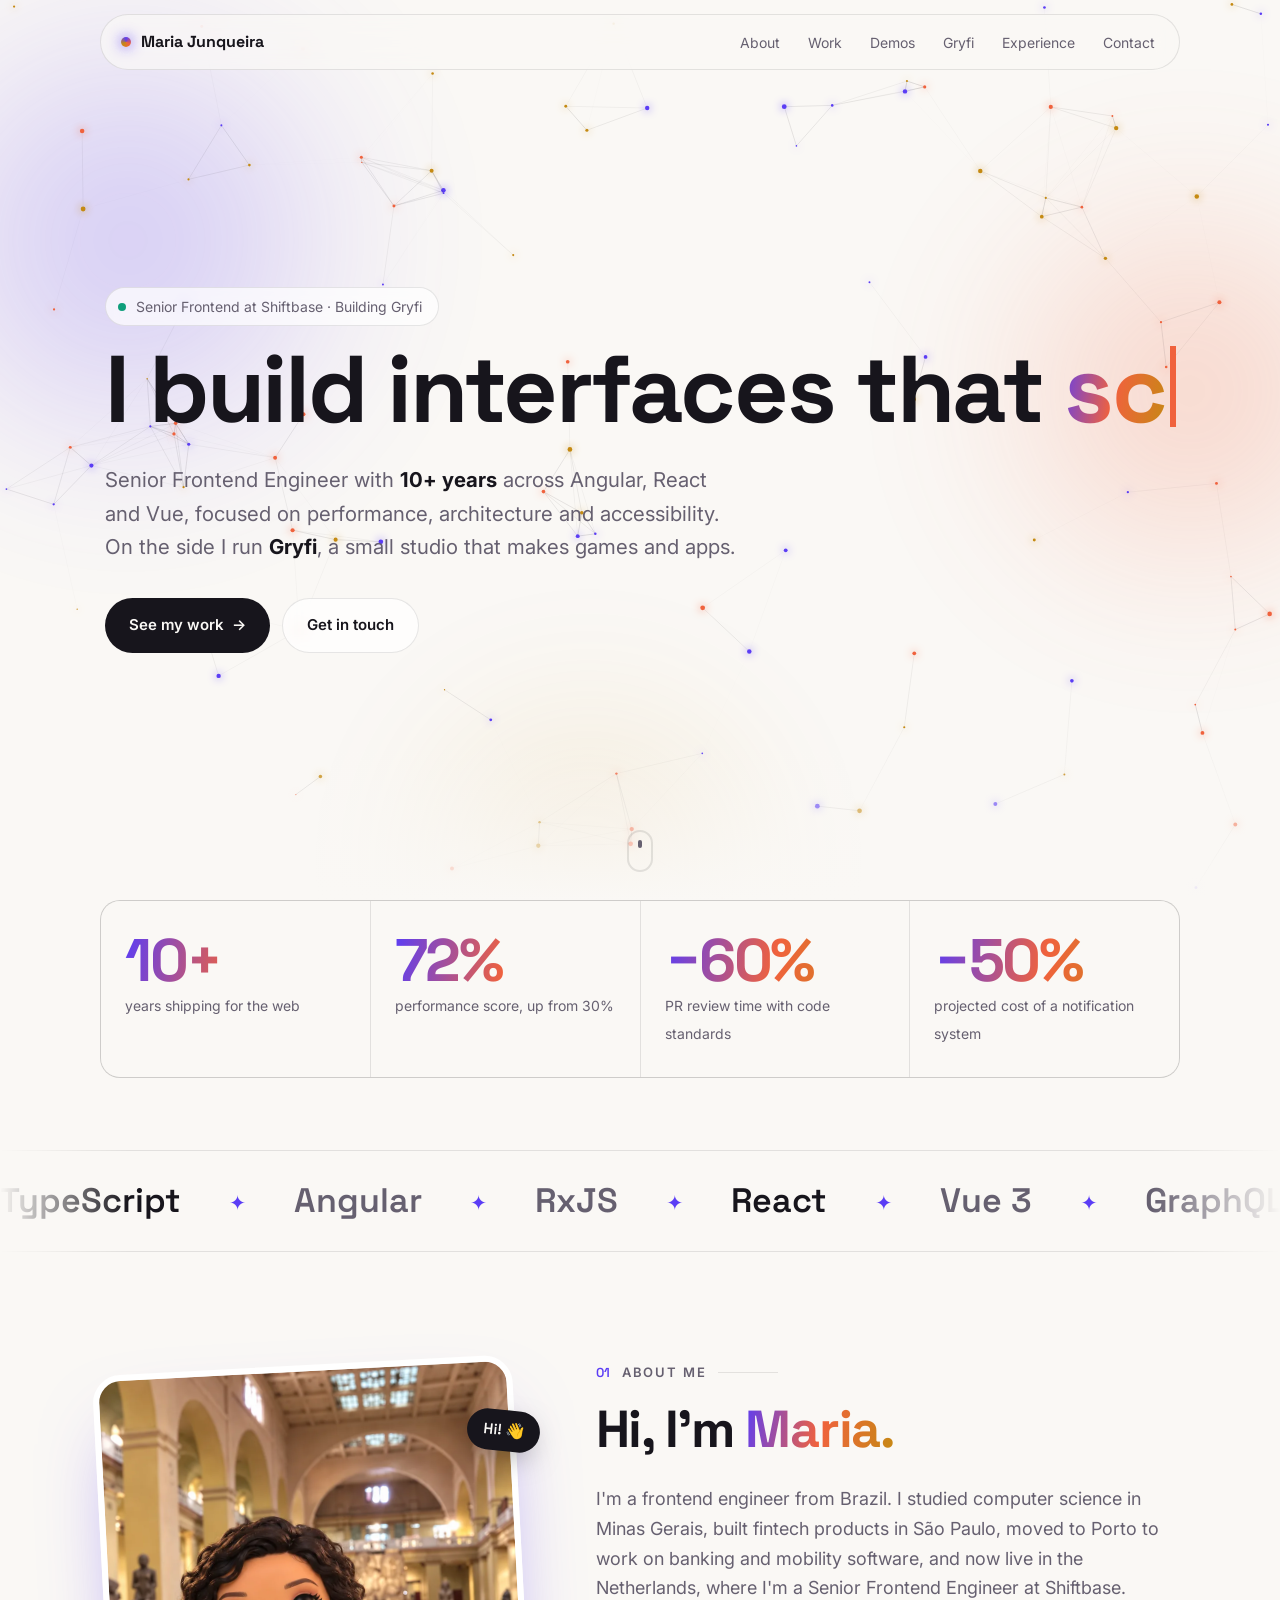
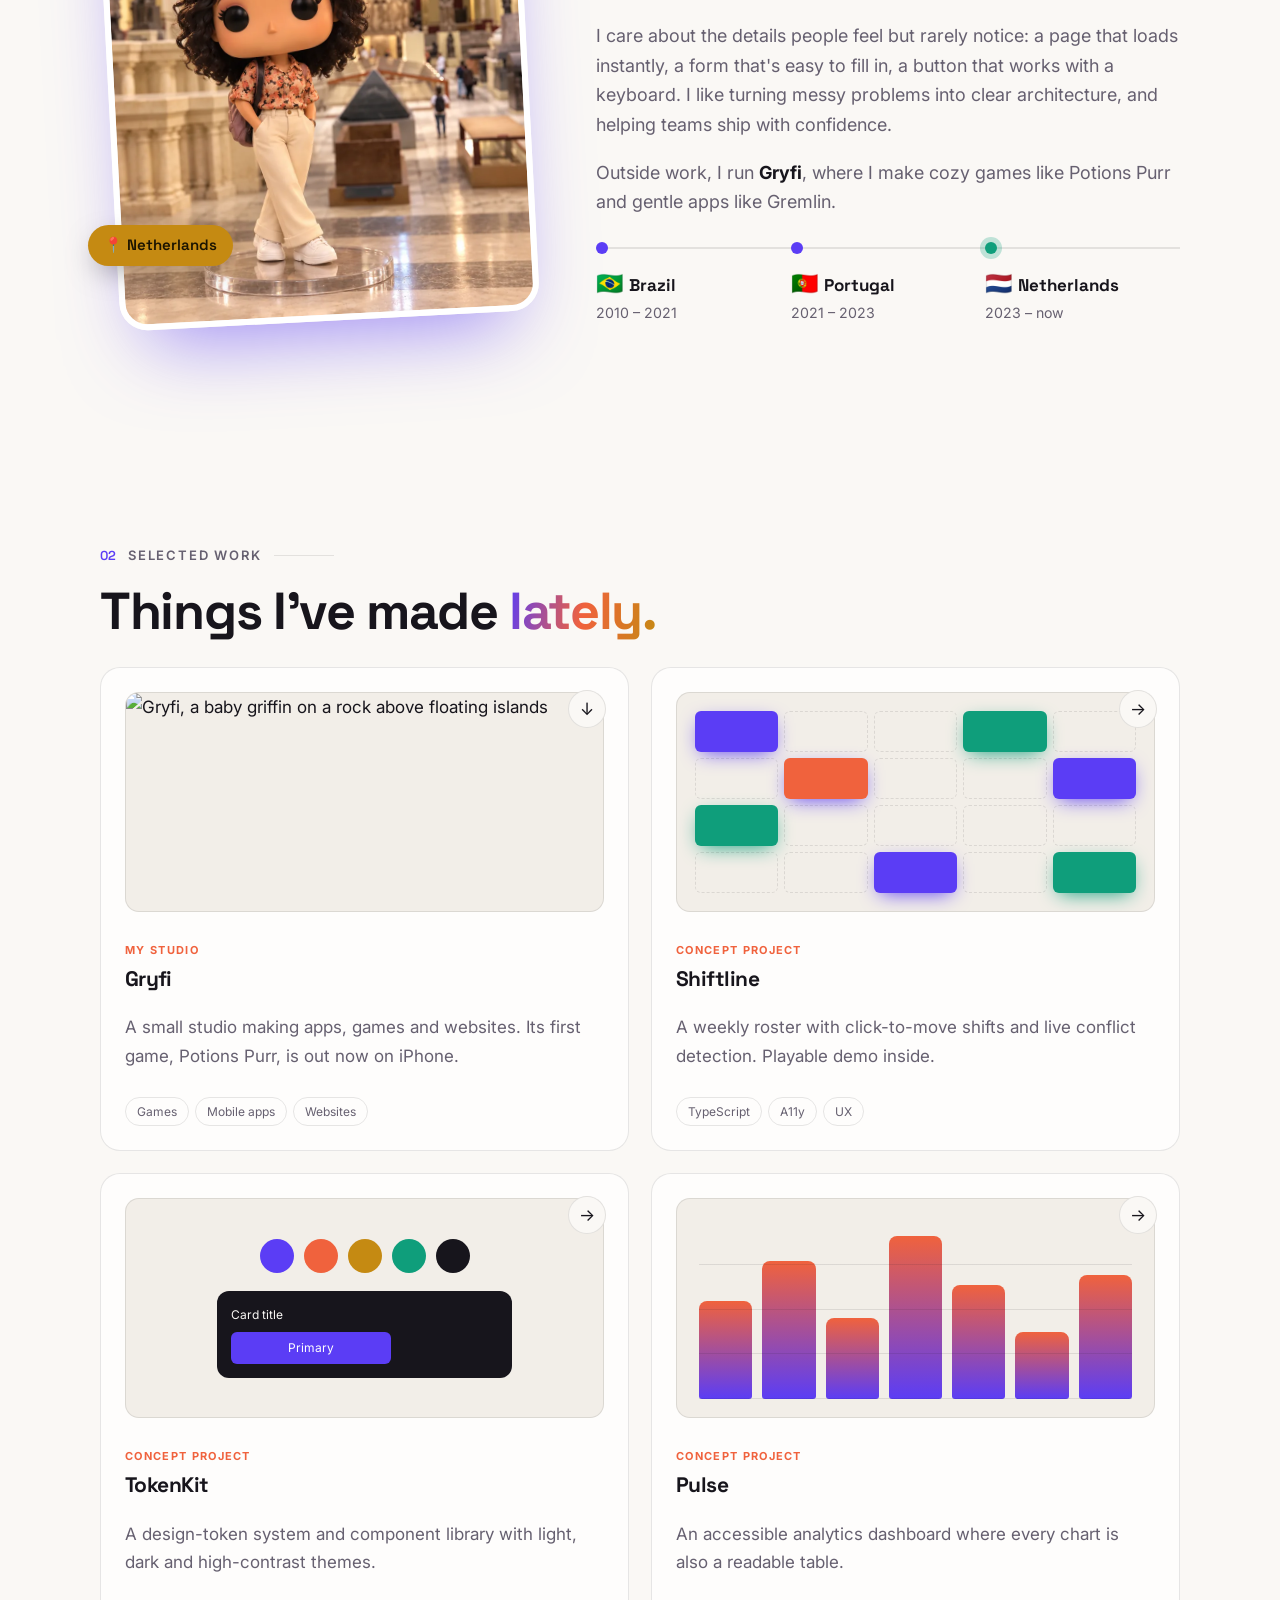
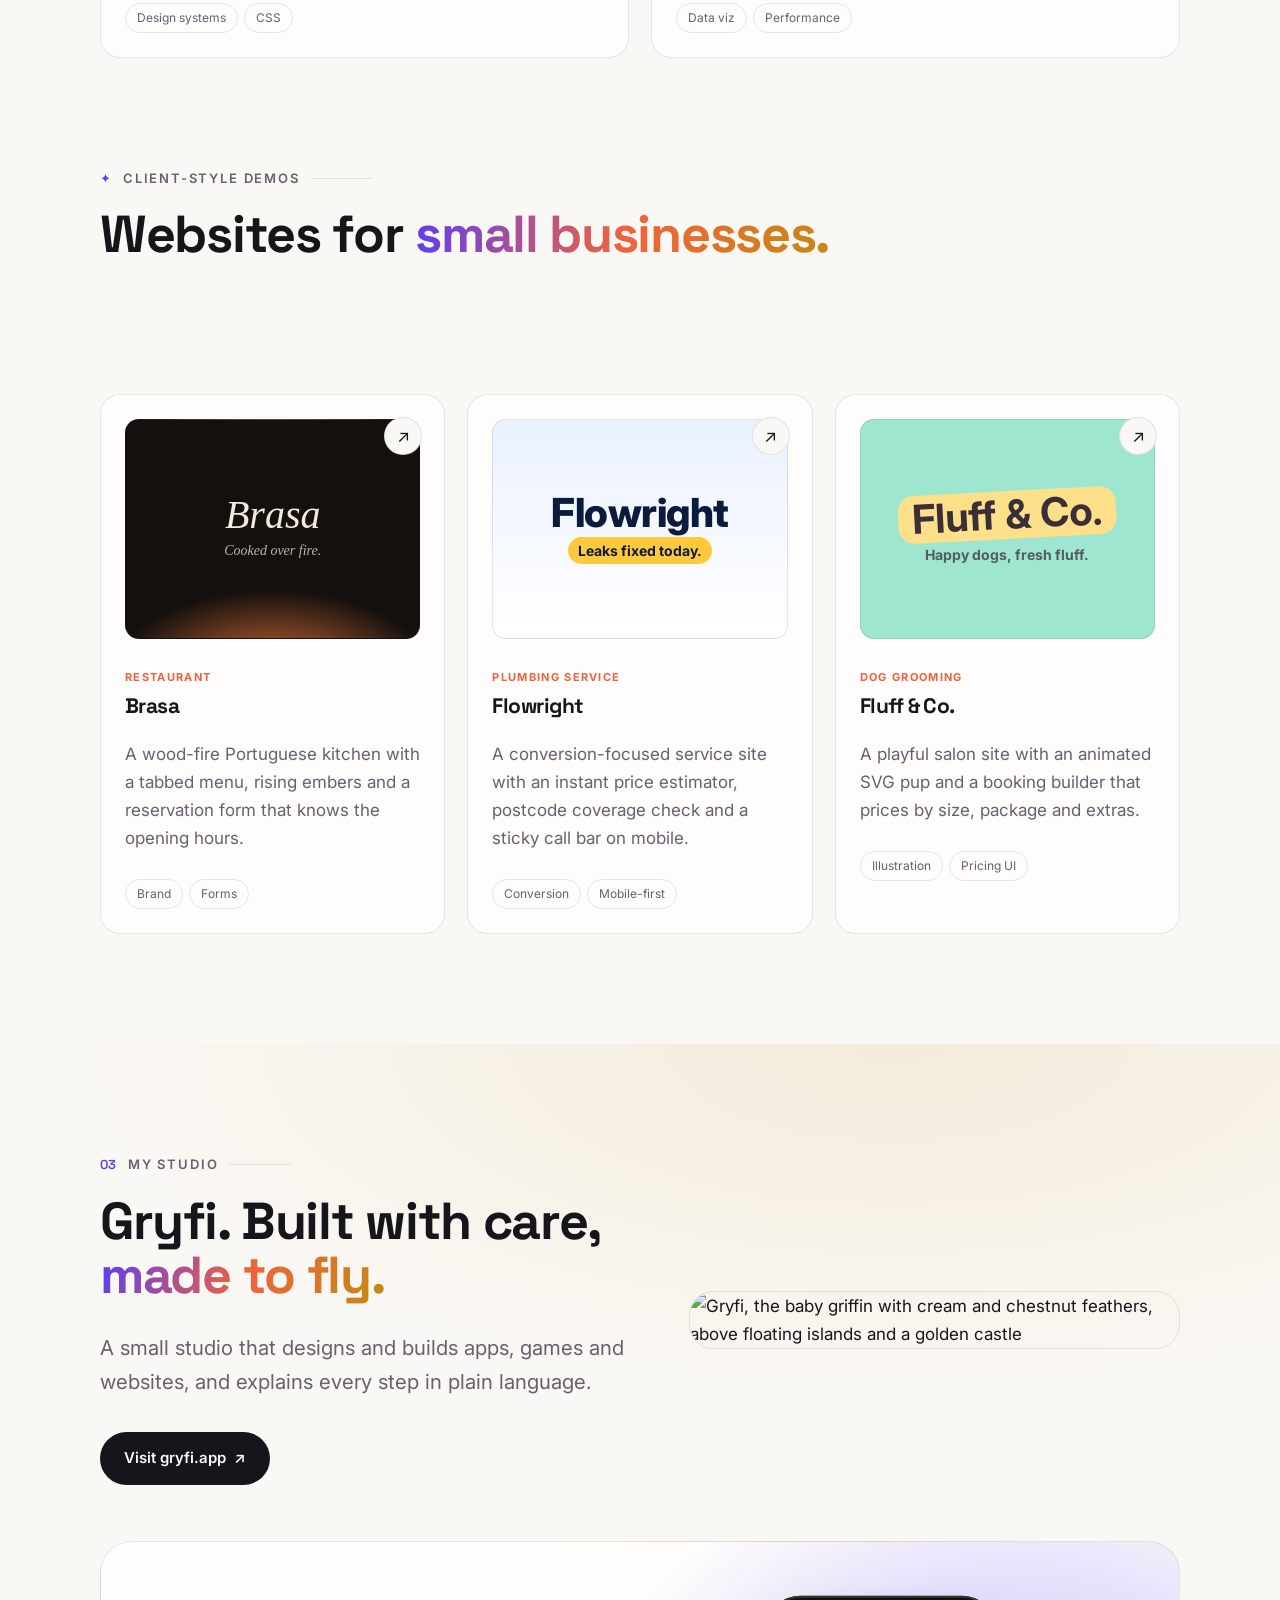
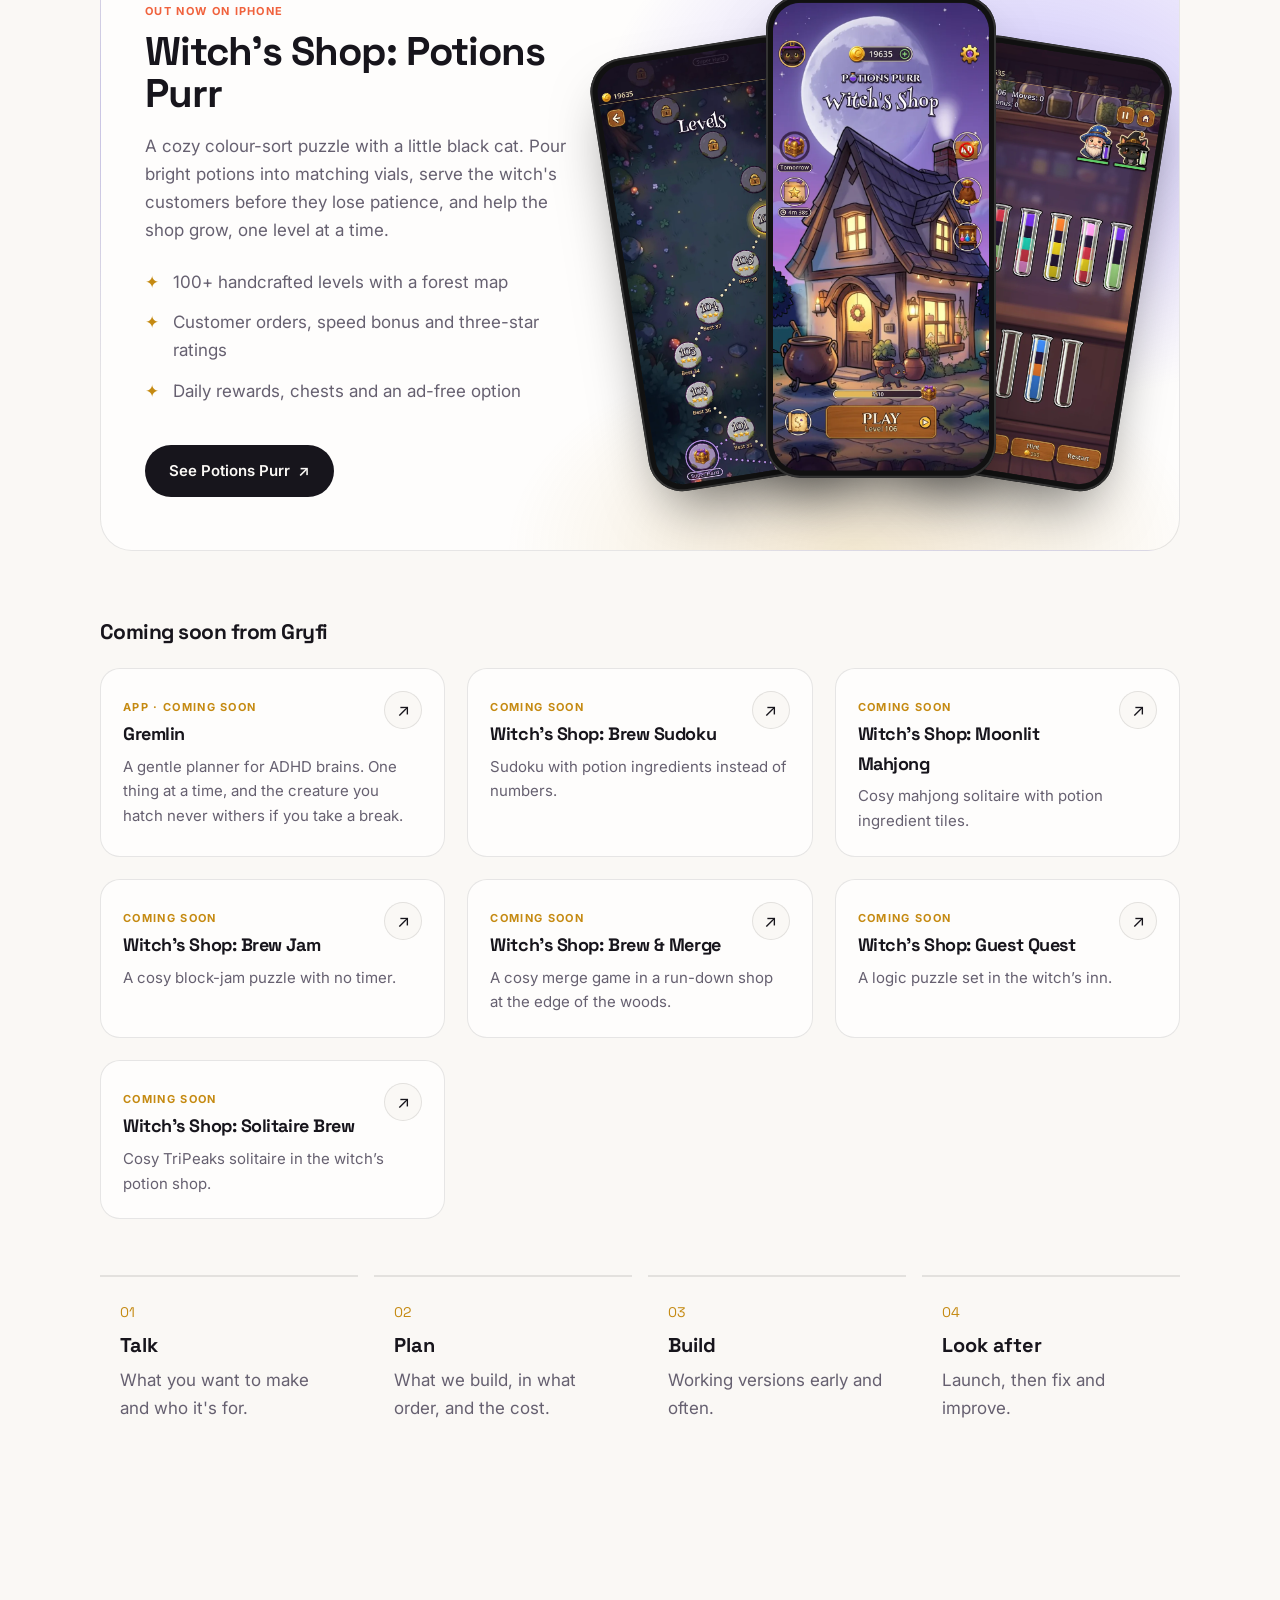
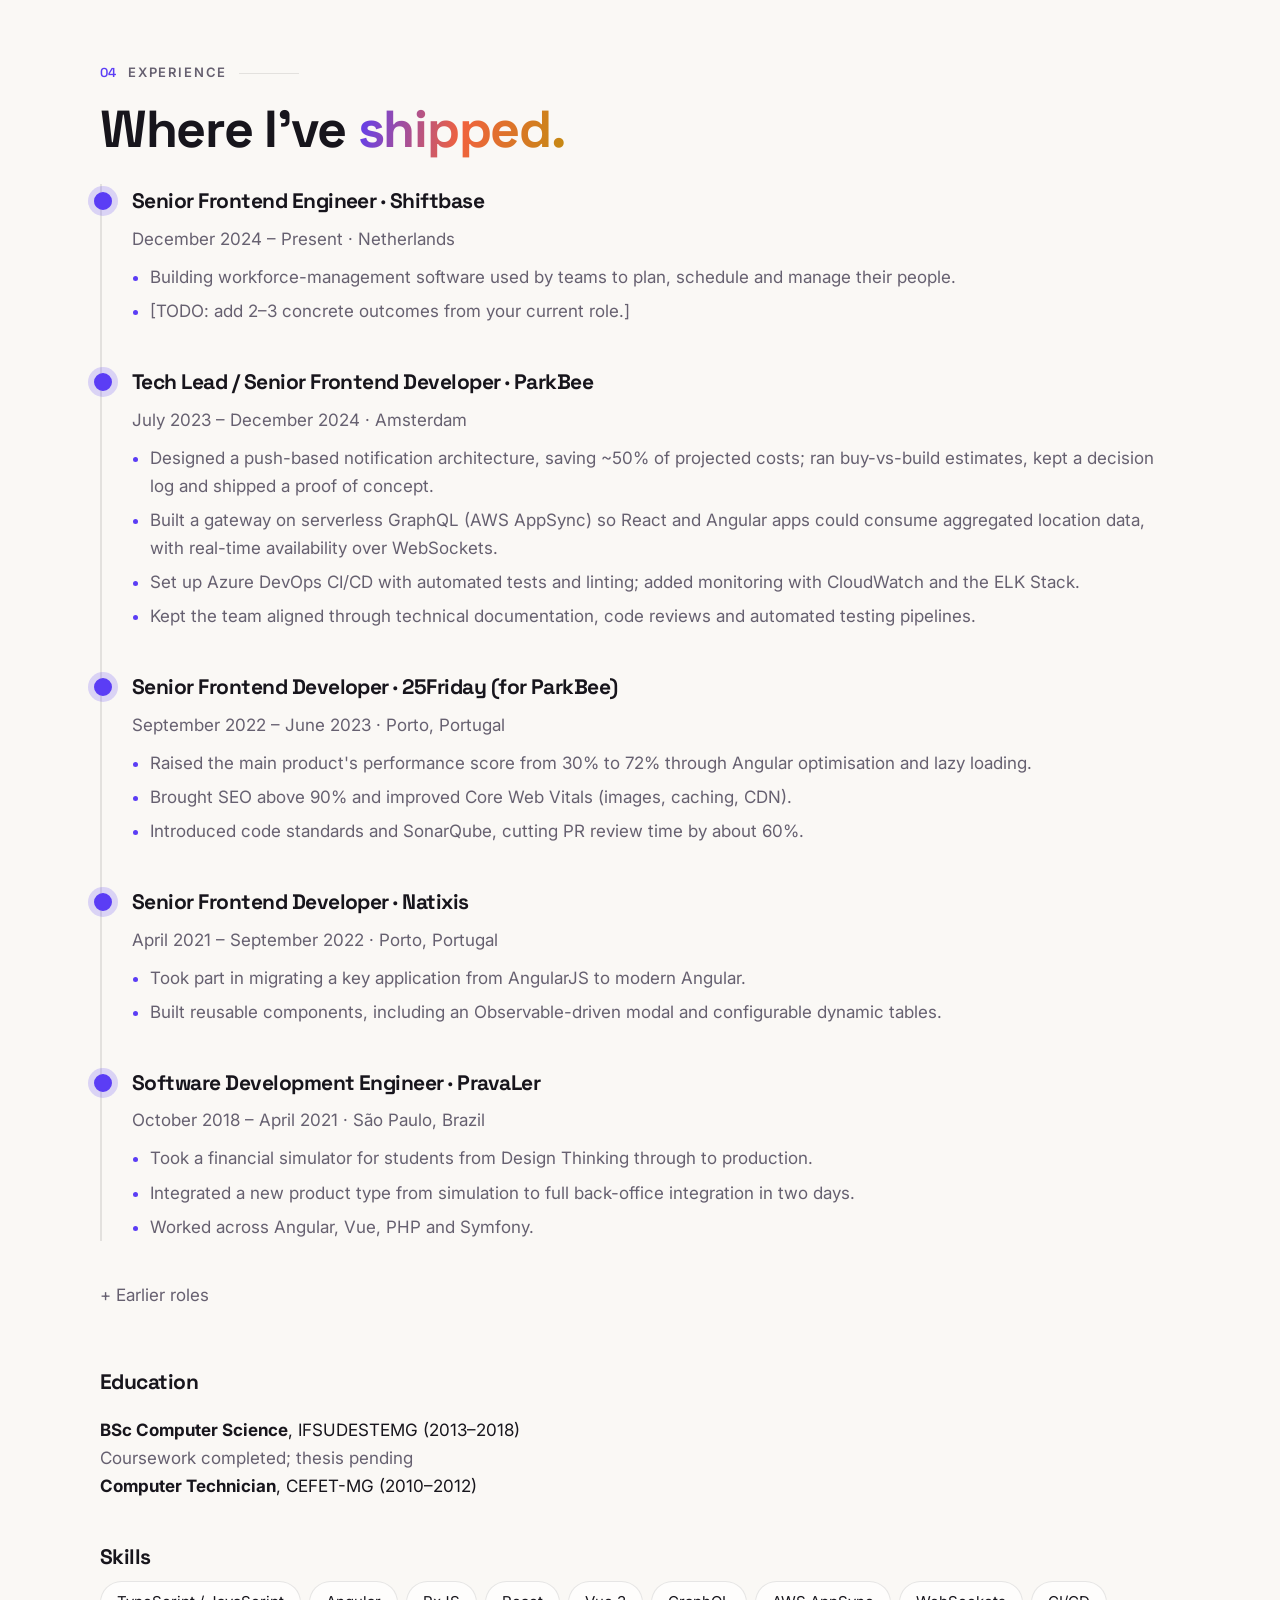
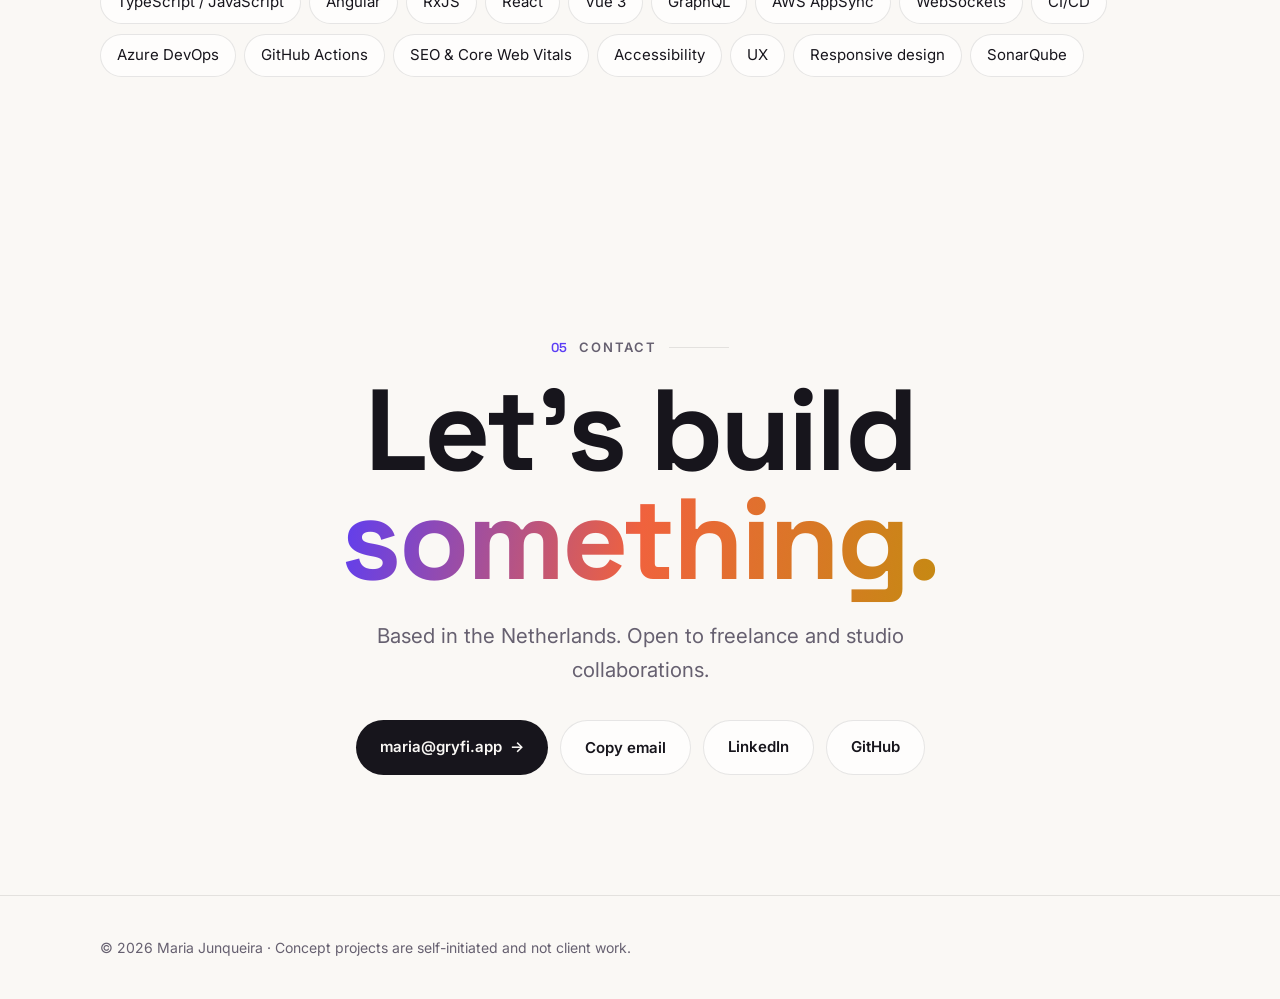
==== commit e644ab66: "Add About section with photo and Potions Purr screenshot showcase Co-Authored-By: Claude Opus 5.5 <n" ====
--- a/index.html
+++ b/index.html
@@ -5,10 +5,10 @@
 <meta property="og:image" content="https://gryfi.app/_astro/logo-hero-lockup-1024.DGI3WZ8i.webp">
 <link rel="preconnect" href="https://fonts.googleapis.com"><link rel="preconnect" href="https://fonts.gstatic.com" crossorigin>
 <link href="https://fonts.googleapis.com/css2?family=Inter:wght@400;500;600&family=Space+Grotesk:wght@500;600;700&display=swap" rel="stylesheet">
-<link rel="stylesheet" href="assets/styles.css?v=4"></head><body>
+<link rel="stylesheet" href="assets/styles.css?v=5"></head><body>
 <div class="progress" aria-hidden="true"></div>
 <header class="nav"><div class="wrap"><a class="brand" href="#top">Maria Junqueira</a>
-<nav><a href="#work">Work</a><a href="#demos">Demos</a><a href="#gryfi">Gryfi</a><a href="#experience">Experience</a><a href="#contact">Contact</a></nav></div></header>
+<nav><a href="#about">About</a><a href="#work">Work</a><a href="#demos">Demos</a><a href="#gryfi">Gryfi</a><a href="#experience">Experience</a><a href="#contact">Contact</a></nav></div></header>
 <main id="top">
 
 <div class="hero">
@@ -37,8 +37,28 @@
   <span aria-hidden="true">TypeScript</span><span aria-hidden="true">Angular</span><span aria-hidden="true">RxJS</span><span aria-hidden="true">React</span><span aria-hidden="true">Vue 3</span><span aria-hidden="true">GraphQL</span><span aria-hidden="true">WebSockets</span><span aria-hidden="true">Accessibility</span><span aria-hidden="true">Core Web Vitals</span><span aria-hidden="true">Design systems</span><span aria-hidden="true">CI/CD</span><span aria-hidden="true">Game feel</span>
 </div></div>
 
+<section id="about"><div class="wrap about">
+  <div class="about-photo reveal">
+    <img src="assets/img/maria.webp" alt="Maria as a collectible figurine with curly hair, a floral shirt and cream trousers, standing in a grand museum hall" width="900" height="1200" loading="lazy">
+    <span class="sticker s1">Hi! 👋</span>
+    <span class="sticker s2">📍 Netherlands</span>
+  </div>
+  <div>
+    <div class="kicker reveal" data-n="01">About me</div>
+    <h2 class="reveal">Hi, I'm <span class="grad">Maria.</span></h2>
+    <p class="reveal">I'm a frontend engineer from Brazil. I studied computer science in Minas Gerais, built fintech products in São Paulo, moved to Porto to work on banking and mobility software, and now live in the Netherlands, where I'm a Senior Frontend Engineer at Shiftbase.</p>
+    <p class="reveal">I care about the details people feel but rarely notice: a page that loads instantly, a form that's easy to fill in, a button that works with a keyboard. I like turning messy problems into clear architecture, and helping teams ship with confidence.</p>
+    <p class="reveal">Outside work, I run <b>Gryfi</b>, where I make cozy games like Potions Purr and gentle apps like Gremlin.</p>
+    <ol class="journey reveal">
+      <li><span>🇧🇷</span><b>Brazil</b><small>2010 – 2021</small></li>
+      <li><span>🇵🇹</span><b>Portugal</b><small>2021 – 2023</small></li>
+      <li><span>🇳🇱</span><b>Netherlands</b><small>2023 – now</small></li>
+    </ol>
+  </div>
+</div></section>
+
 <section id="work"><div class="wrap">
-  <div class="kicker reveal" data-n="01">Selected work</div>
+  <div class="kicker reveal" data-n="02">Selected work</div>
   <h2 class="reveal">Things I've made <span class="grad">lately.</span></h2>
   <div class="grid work-grid">
     <a class="card reveal" href="#gryfi">
@@ -99,23 +119,30 @@
 <section id="gryfi" class="gryfi"><div class="wrap">
   <div class="gryfi-hero">
     <div>
-      <div class="kicker reveal" data-n="02">My studio</div>
+      <div class="kicker reveal" data-n="03">My studio</div>
       <h2 class="reveal">Gryfi. Built with care, <span class="grad">made to fly.</span></h2>
       <p class="lead reveal">A small studio that designs and builds apps, games and websites, and explains every step in plain language.</p>
       <div class="btns reveal"><a class="btn" href="https://gryfi.app">Visit gryfi.app <span class="arrow">↗</span></a></div>
     </div>
     <img class="reveal" src="https://gryfi.app/_astro/logo-hero-lockup-1024.DGI3WZ8i.webp" alt="Gryfi, the baby griffin with cream and chestnut feathers, above floating islands and a golden castle" loading="lazy">
   </div>
-  <div class="grid work-grid">
-    <a class="card reveal" href="https://potionspurr.gryfi.app/"><span class="go" aria-hidden="true">↗</span><span class="badge">OUT NOW ON IPHONE</span><h3>Witch's Shop: Potions Purr</h3>
-      <p class="muted">A cozy colour-sort puzzle with a little black cat. Pour potions into matching vials, fill customers' orders and help the witch's shop grow.</p>
-      <span class="tag">iOS</span><span class="tag">Game</span></a>
-    <a class="card reveal" style="--d:1" href="https://gremlin.gryfi.app/"><span class="go" aria-hidden="true">↗</span><span class="badge soon">COMING SOON</span><h3>Gremlin</h3>
-      <p class="muted">A gentle planner for ADHD brains. It shows one thing at a time, and the creature you hatch never withers if you take a break.</p>
-      <span class="tag">Mobile app</span><span class="tag">Accessibility</span></a>
+  <div class="feature reveal">
+    <div class="feature-copy">
+      <span class="badge">OUT NOW ON IPHONE</span>
+      <h3>Witch's Shop: Potions Purr</h3>
+      <p class="muted">A cozy colour-sort puzzle with a little black cat. Pour bright potions into matching vials, serve the witch's customers before they lose patience, and help the shop grow, one level at a time.</p>
+      <ul class="feature-list"><li>100+ handcrafted levels with a forest map</li><li>Customer orders, speed bonus and three-star ratings</li><li>Daily rewards, chests and an ad-free option</li></ul>
+      <div class="btns"><a class="btn" href="https://potionspurr.gryfi.app/">See Potions Purr <span class="arrow">↗</span></a></div>
+    </div>
+    <div class="phones" aria-label="Potions Purr screenshots">
+      <figure class="phone p1"><img src="assets/img/potions-levels.webp" alt="Level map: stone level markers along a path through a moonlit forest, levels 100 to 106 with three stars each" width="640" height="1385" loading="lazy"></figure>
+      <figure class="phone p2"><img src="assets/img/potions-home.webp" alt="Home screen: the witch's cottage under a full moon, a black cat at the door and a Play Level 106 button" width="640" height="1385" loading="lazy"></figure>
+      <figure class="phone p3"><img src="assets/img/potions-play.webp" alt="Gameplay: ten glass flasks of layered coloured potions on the shop counter, with a wizard and the cat waiting for orders" width="640" height="1385" loading="lazy"></figure>
+    </div>
   </div>
-  <h3 class="reveal" style="margin:48px 0 18px">More from the Witch's Shop</h3>
+  <h3 class="reveal" style="margin:64px 0 18px">Coming soon from Gryfi</h3>
   <div class="grid games">
+    <a class="card game reveal" href="https://gremlin.gryfi.app/"><span class="go" aria-hidden="true">↗</span><span class="badge soon">APP · COMING SOON</span><h3>Gremlin</h3><p class="muted">A gentle planner for ADHD brains. One thing at a time, and the creature you hatch never withers if you take a break.</p></a>
     <a class="card game reveal" style="--d:0" href="https://brewsudoku.gryfi.app"><span class="go" aria-hidden="true">↗</span><span class="badge soon">COMING SOON</span><h3>Witch's Shop: Brew Sudoku</h3><p class="muted">Sudoku with potion ingredients instead of numbers.</p></a>
     <a class="card game reveal" style="--d:1" href="https://moonlitmahjong.gryfi.app"><span class="go" aria-hidden="true">↗</span><span class="badge soon">COMING SOON</span><h3>Witch's Shop: Moonlit Mahjong</h3><p class="muted">Cosy mahjong solitaire with potion ingredient tiles.</p></a>
     <a class="card game reveal" style="--d:2" href="https://brewjam.gryfi.app"><span class="go" aria-hidden="true">↗</span><span class="badge soon">COMING SOON</span><h3>Witch's Shop: Brew Jam</h3><p class="muted">A cosy block-jam puzzle with no timer.</p></a>
@@ -132,7 +159,7 @@
 </div></section>
 
 <section id="experience"><div class="wrap">
-  <div class="kicker reveal" data-n="03">Experience</div>
+  <div class="kicker reveal" data-n="04">Experience</div>
   <h2 class="reveal">Where I've <span class="grad">shipped.</span></h2>
   <div class="timeline">
     <div class="item"><h3>Senior Frontend Engineer · Shiftbase</h3><div class="muted">December 2024 – Present · Netherlands</div><ul><li>Building workforce-management software used by teams to plan, schedule and manage their people.</li><li>[TODO: add 2–3 concrete outcomes from your current role.]</li></ul></div>
@@ -153,7 +180,7 @@
 </div></section>
 
 <section id="contact" class="contact"><div class="wrap">
-  <div class="kicker reveal" data-n="04" style="justify-content:center">Contact</div>
+  <div class="kicker reveal" data-n="05" style="justify-content:center">Contact</div>
   <h2 class="reveal">Let's build<br><span class="grad">something.</span></h2>
   <p class="lead reveal">Based in the Netherlands. Open to freelance and studio collaborations.</p>
   <div class="btns reveal">
@@ -165,5 +192,5 @@
 </div></section>
 </main>
 <footer><div class="wrap">© 2026 Maria Junqueira · Concept projects are self-initiated and not client work.</div></footer>
-<script src="assets/main.js?v=4" defer></script>
+<script src="assets/main.js?v=5" defer></script>
 </body></html>
--- a/assets/styles.css
+++ b/assets/styles.css
@@ -138,6 +138,44 @@
 .demo-thumb.fluff span{background:#ffe08a;padding:4px 14px;border-radius:16px;transform:rotate(-3deg)}
 .card:hover .demo-thumb.fluff span{transform:rotate(2deg) scale(1.08)}
 
+/* about */
+.about{display:grid;grid-template-columns:.85fr 1.15fr;gap:64px;align-items:center}
+.about p{color:var(--muted);font-size:18px;max-width:600px}
+.about p b{color:var(--fg)}
+.about-photo{position:relative;max-width:420px;width:100%;justify-self:center}
+.about-photo img{width:100%;height:auto;display:block;border-radius:28px;transform:rotate(-3deg);border:6px solid var(--card-hover);box-shadow:0 40px 80px -30px color-mix(in srgb,var(--accent) 60%,transparent);transition:transform .5s cubic-bezier(.2,.8,.2,1)}
+.about-photo:hover img{transform:rotate(0) scale(1.02)}
+.sticker{position:absolute;font-family:var(--display);font-weight:600;background:var(--fg);color:var(--bg);padding:8px 16px;border-radius:999px;font-size:15px;box-shadow:0 10px 30px -10px rgba(0,0,0,.5);animation:float 5s ease-in-out infinite}
+.sticker.s1{top:8%;right:-14px;transform:rotate(6deg)}
+.sticker.s2{bottom:10%;left:-18px;background:var(--gold);color:#1a1300;animation-delay:-2.5s}
+.journey{list-style:none;padding:0;margin:30px 0 0;display:flex;gap:0;flex-wrap:wrap}
+.journey li{flex:1;min-width:120px;position:relative;padding:16px 0 0;border-top:2px solid var(--line)}
+.journey li::before{content:"";position:absolute;top:-7px;left:0;width:12px;height:12px;border-radius:50%;background:var(--accent)}
+.journey li:last-child::before{background:var(--mint);box-shadow:0 0 0 5px color-mix(in srgb,var(--mint) 25%,transparent)}
+.journey span{font-size:22px;margin-right:6px}
+.journey b{font-family:var(--display)}
+.journey small{display:block;color:var(--muted)}
+@media (max-width:860px){.about{grid-template-columns:1fr;gap:48px}.about-photo{max-width:320px}}
+
+/* potions feature */
+.feature{display:grid;grid-template-columns:1fr 1.15fr;gap:40px;align-items:center;margin-top:12px;padding:44px;border-radius:32px;border:1px solid var(--line);overflow:hidden;
+  background:radial-gradient(600px 400px at 85% 30%,color-mix(in srgb,var(--accent) 30%,transparent),transparent 70%),radial-gradient(500px 300px at 70% 100%,color-mix(in srgb,var(--gold) 18%,transparent),transparent 70%),var(--card)}
+.feature h3{font-size:clamp(28px,3.4vw,40px);line-height:1.05;margin:8px 0 14px}
+.feature-list{padding:0;list-style:none;margin:18px 0 0;color:var(--muted)}
+.feature-list li{padding:6px 0 6px 28px;position:relative}
+.feature-list li::before{content:"✦";position:absolute;left:0;color:var(--gold)}
+.phones{position:relative;height:520px}
+.phone{position:absolute;top:50%;left:50%;width:210px;margin:0;border-radius:34px;padding:7px;background:#111;box-shadow:0 30px 60px -20px rgba(0,0,0,.6),inset 0 0 0 2px #333;transition:transform .6s cubic-bezier(.2,.8,.2,1)}
+.phone img{display:block;width:100%;height:auto;border-radius:28px}
+.phone.p1{transform:translate(-125%,-46%) rotate(-9deg)}
+.phone.p3{transform:translate(25%,-46%) rotate(9deg)}
+.phone.p2{transform:translate(-50%,-52%);z-index:2;width:230px}
+.feature:hover .phone.p1{transform:translate(-140%,-46%) rotate(-12deg)}
+.feature:hover .phone.p3{transform:translate(40%,-46%) rotate(12deg)}
+.feature:hover .phone.p2{transform:translate(-50%,-56%) scale(1.03)}
+@media (max-width:900px){.feature{grid-template-columns:1fr;padding:28px}.phones{height:440px}.phone{width:170px}.phone.p2{width:186px}}
+@media (max-width:480px){.phones{height:380px}.phone{width:140px;border-radius:26px;padding:5px}.phone img{border-radius:22px}.phone.p2{width:156px}}
+
 /* gryfi */
 .badge.soon{color:var(--gold)}
 .games{grid-template-columns:repeat(auto-fill,minmax(260px,1fr))}
@@ -202,7 +240,7 @@
 .shift.conflict{background:var(--accent-2)}
 .scroll{overflow-x:auto}
 
-@media (max-width:560px){.nav .brand{white-space:nowrap}.nav nav a{padding:8px 9px;font-size:13px}.nav nav a:nth-child(n+2):not(:last-child){display:none}.rotator{white-space:normal}.hero{padding-top:110px}section{padding:80px 0}.scroll-hint{display:none}}
+@media (max-width:560px){.nav .brand{white-space:nowrap}.nav nav a{padding:8px 9px;font-size:13px}.nav nav a:not(:nth-child(2)):not(:last-child){display:none}.rotator{white-space:normal}.hero{padding-top:110px}section{padding:80px 0}.scroll-hint{display:none}}
 @media (prefers-reduced-motion:reduce){
   *,*::before,*::after{animation:none!important;transition:none!important}
   .reveal,.hero .word{opacity:1;transform:none;filter:none}
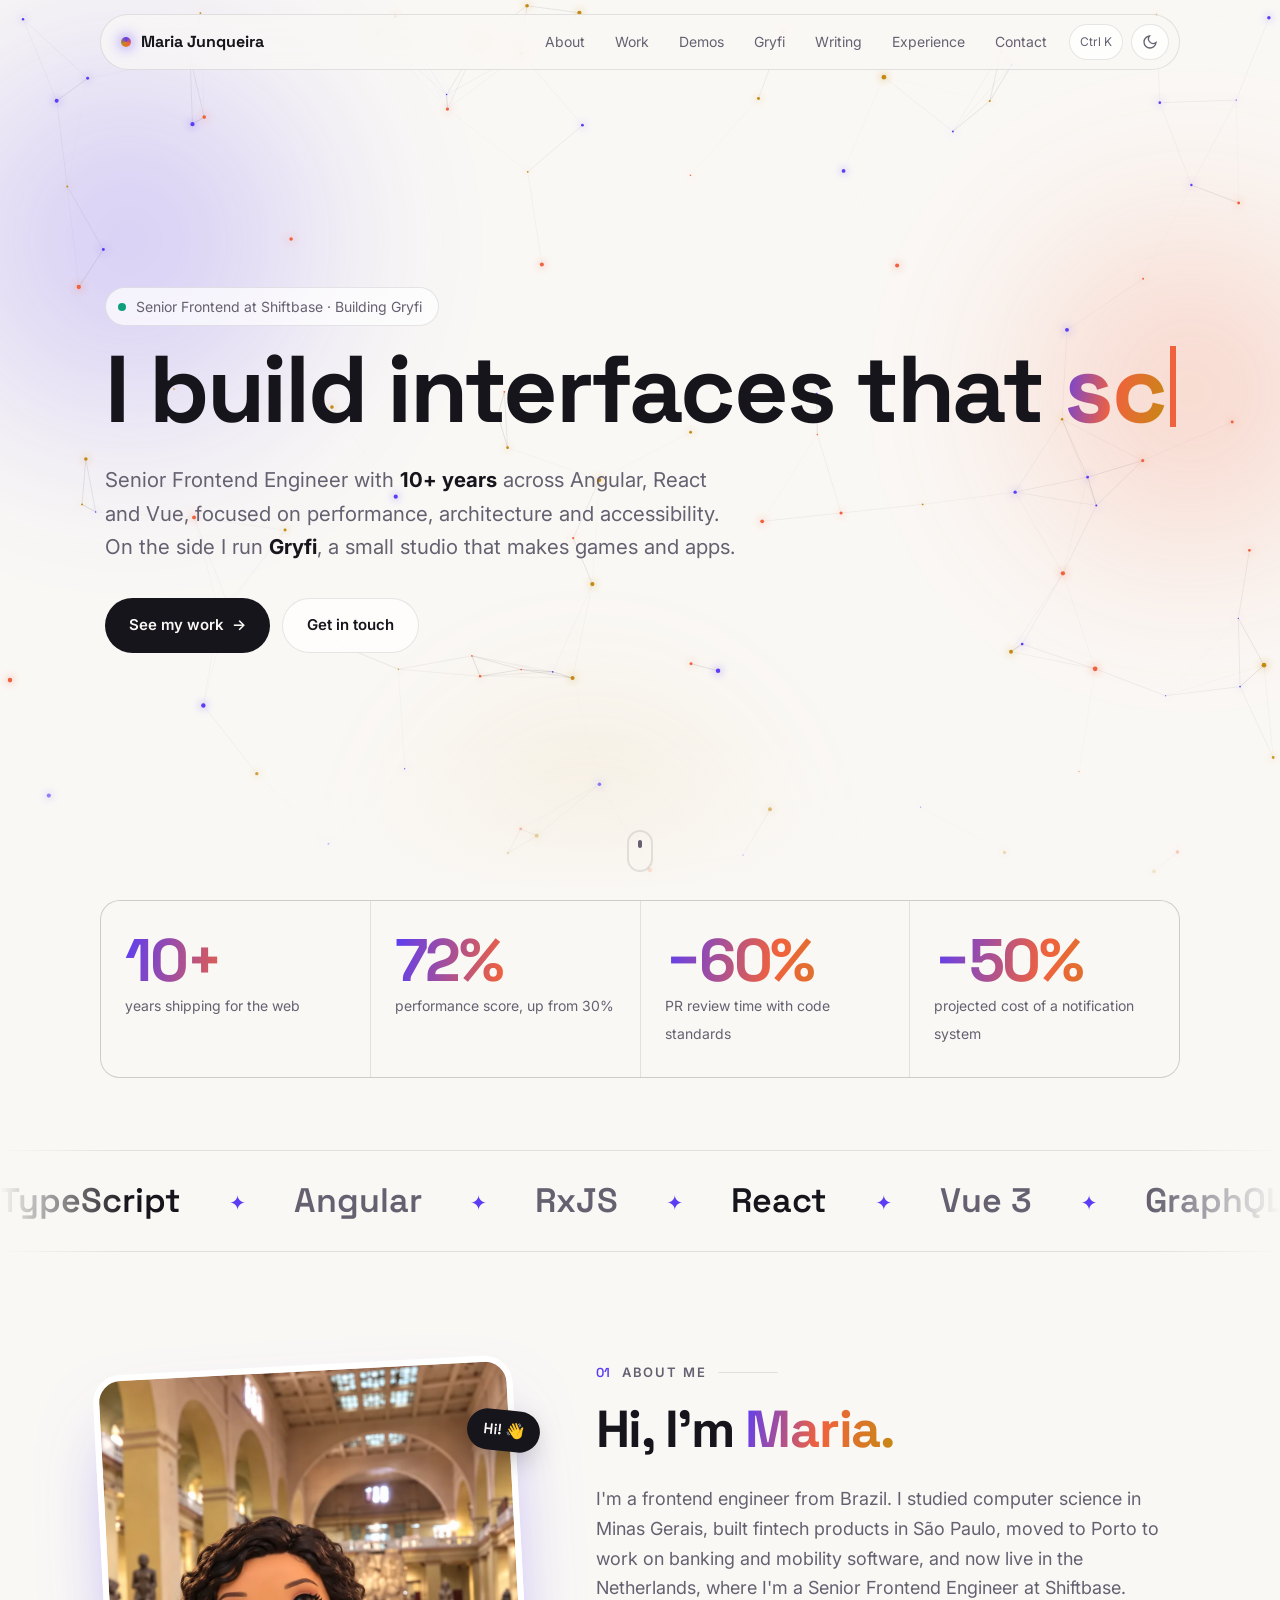
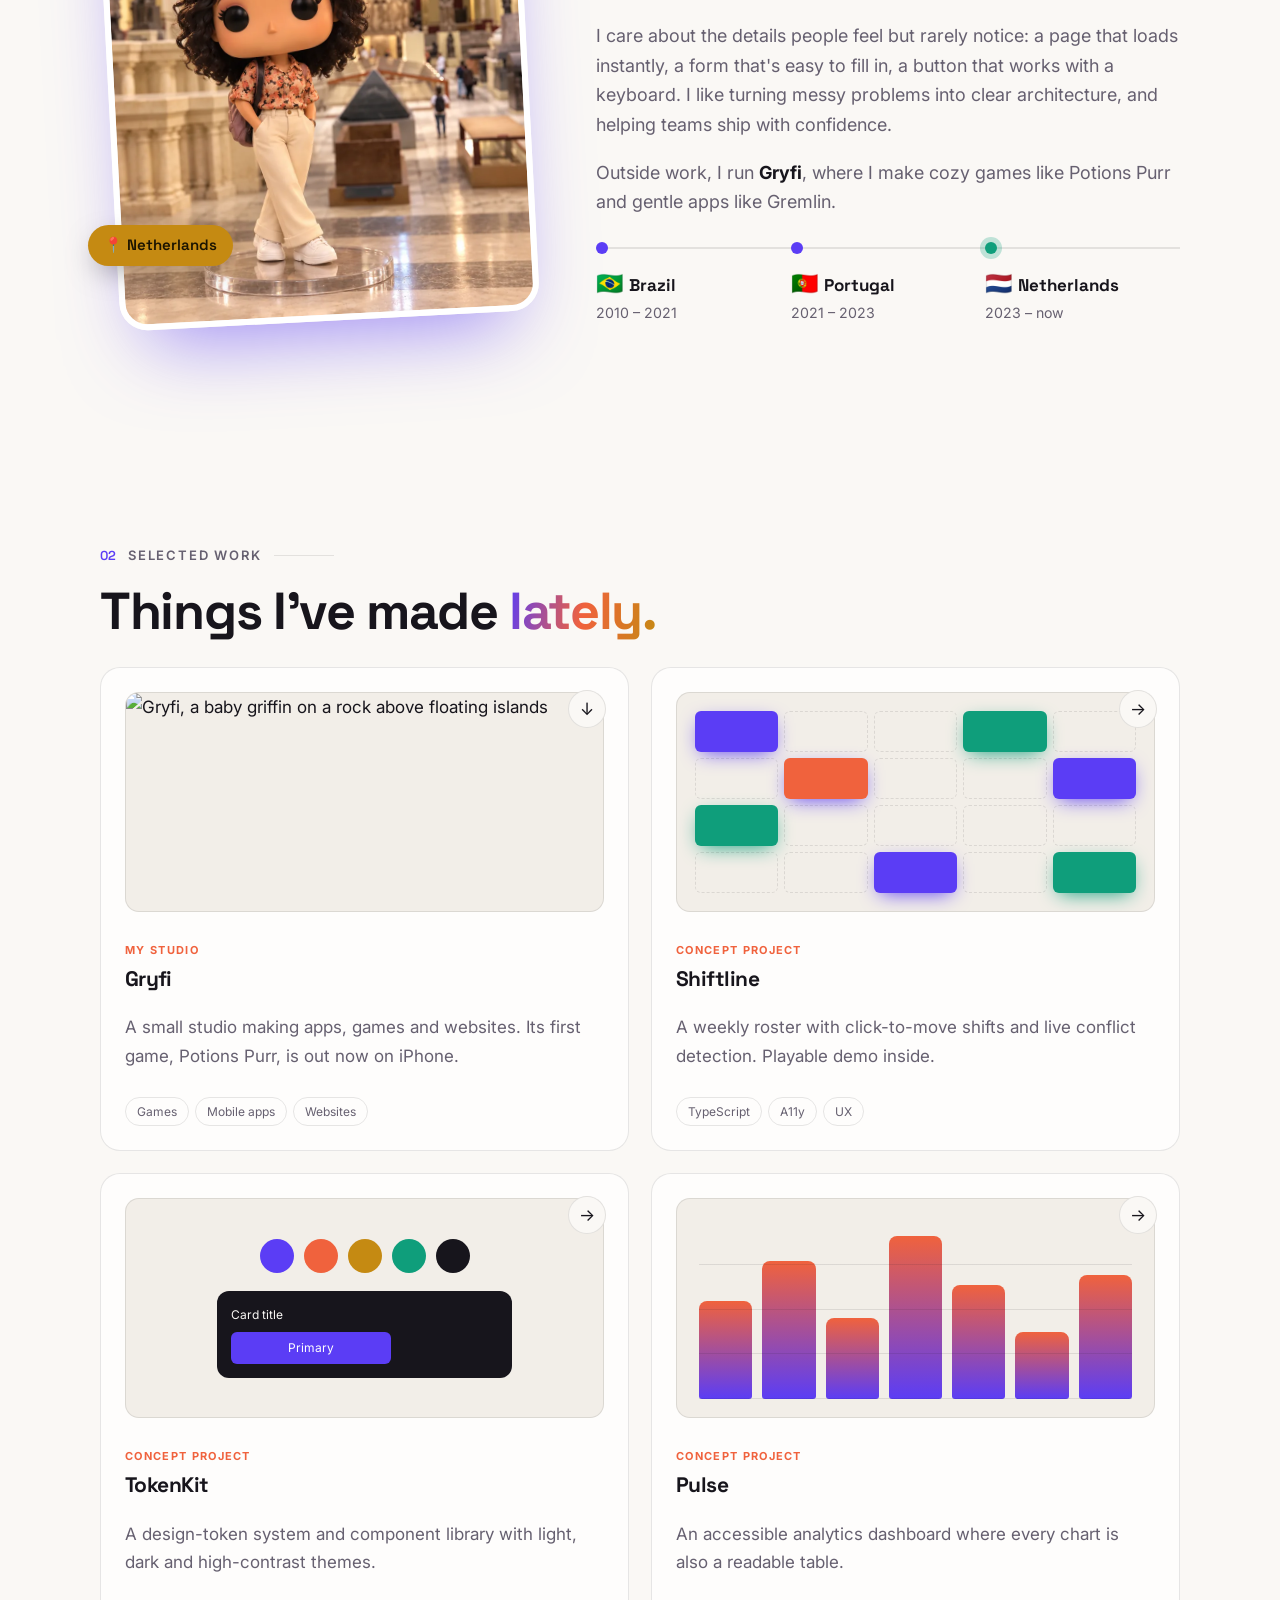
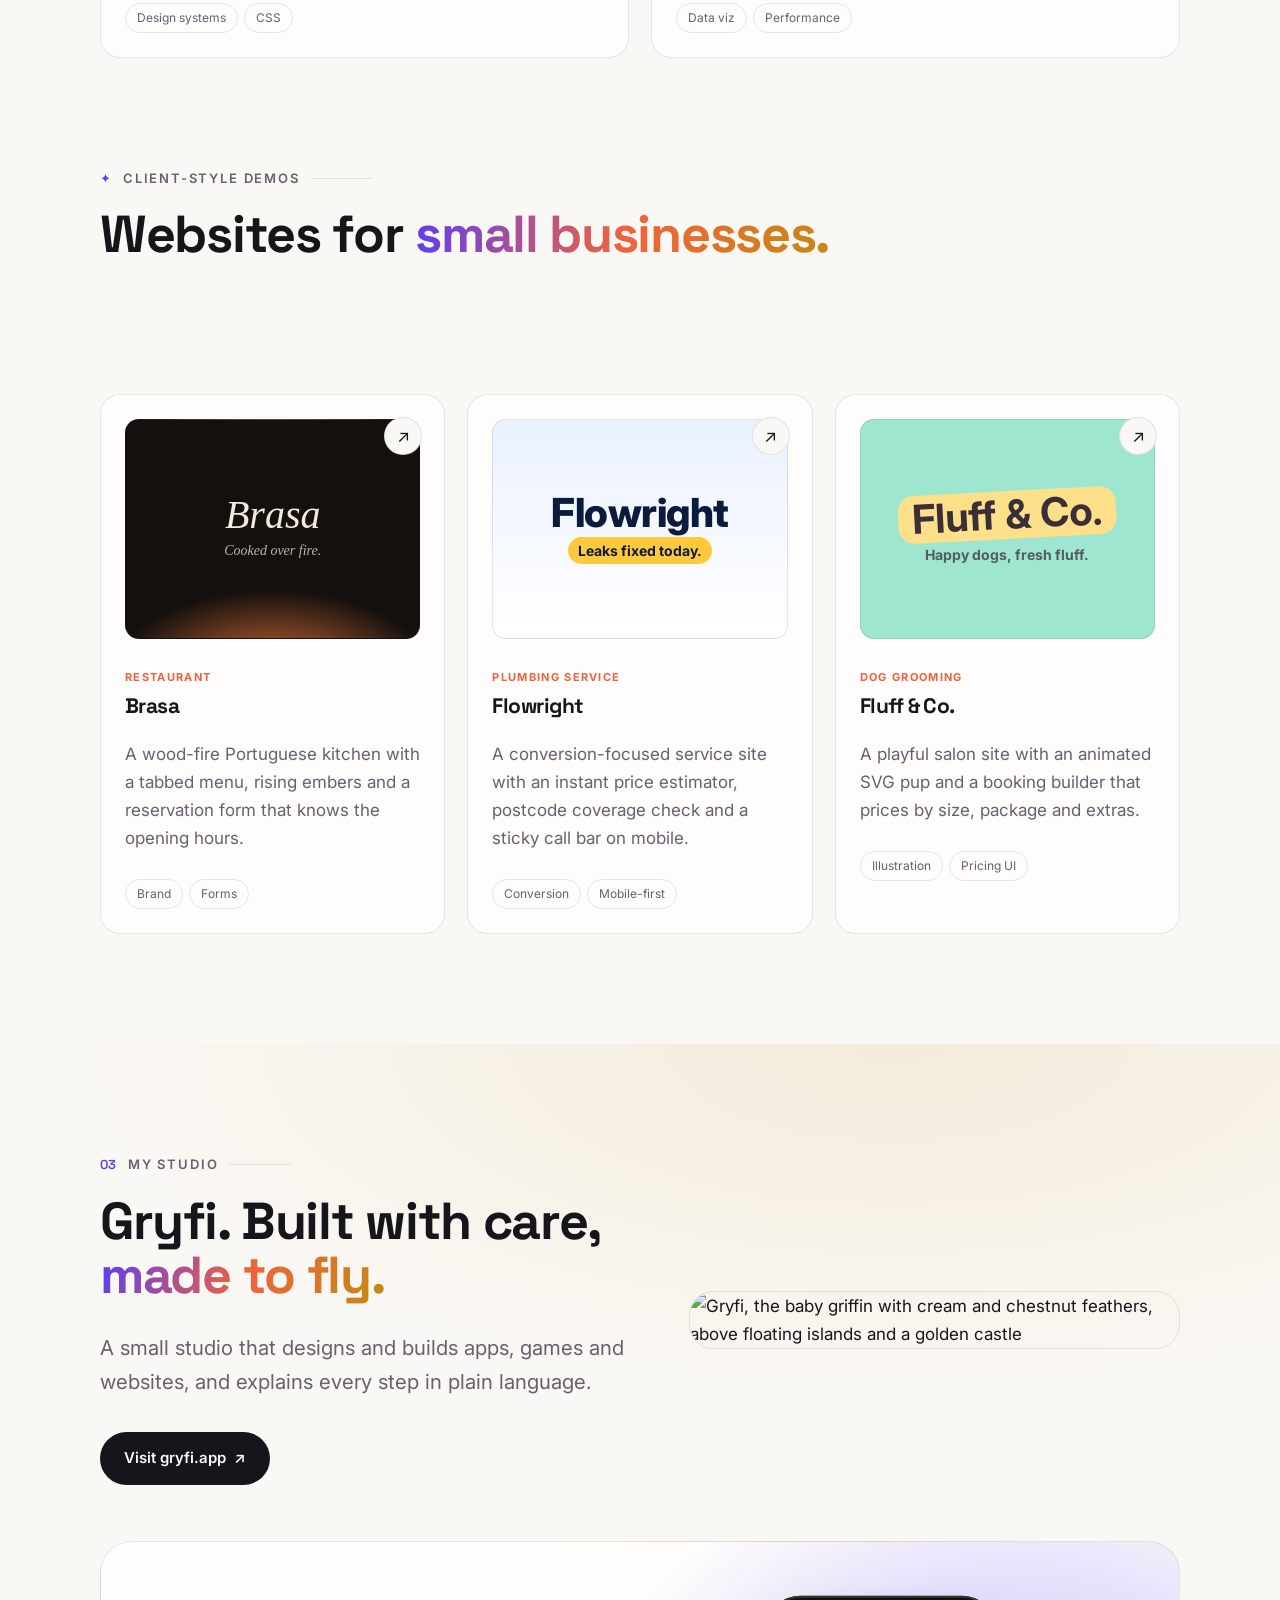
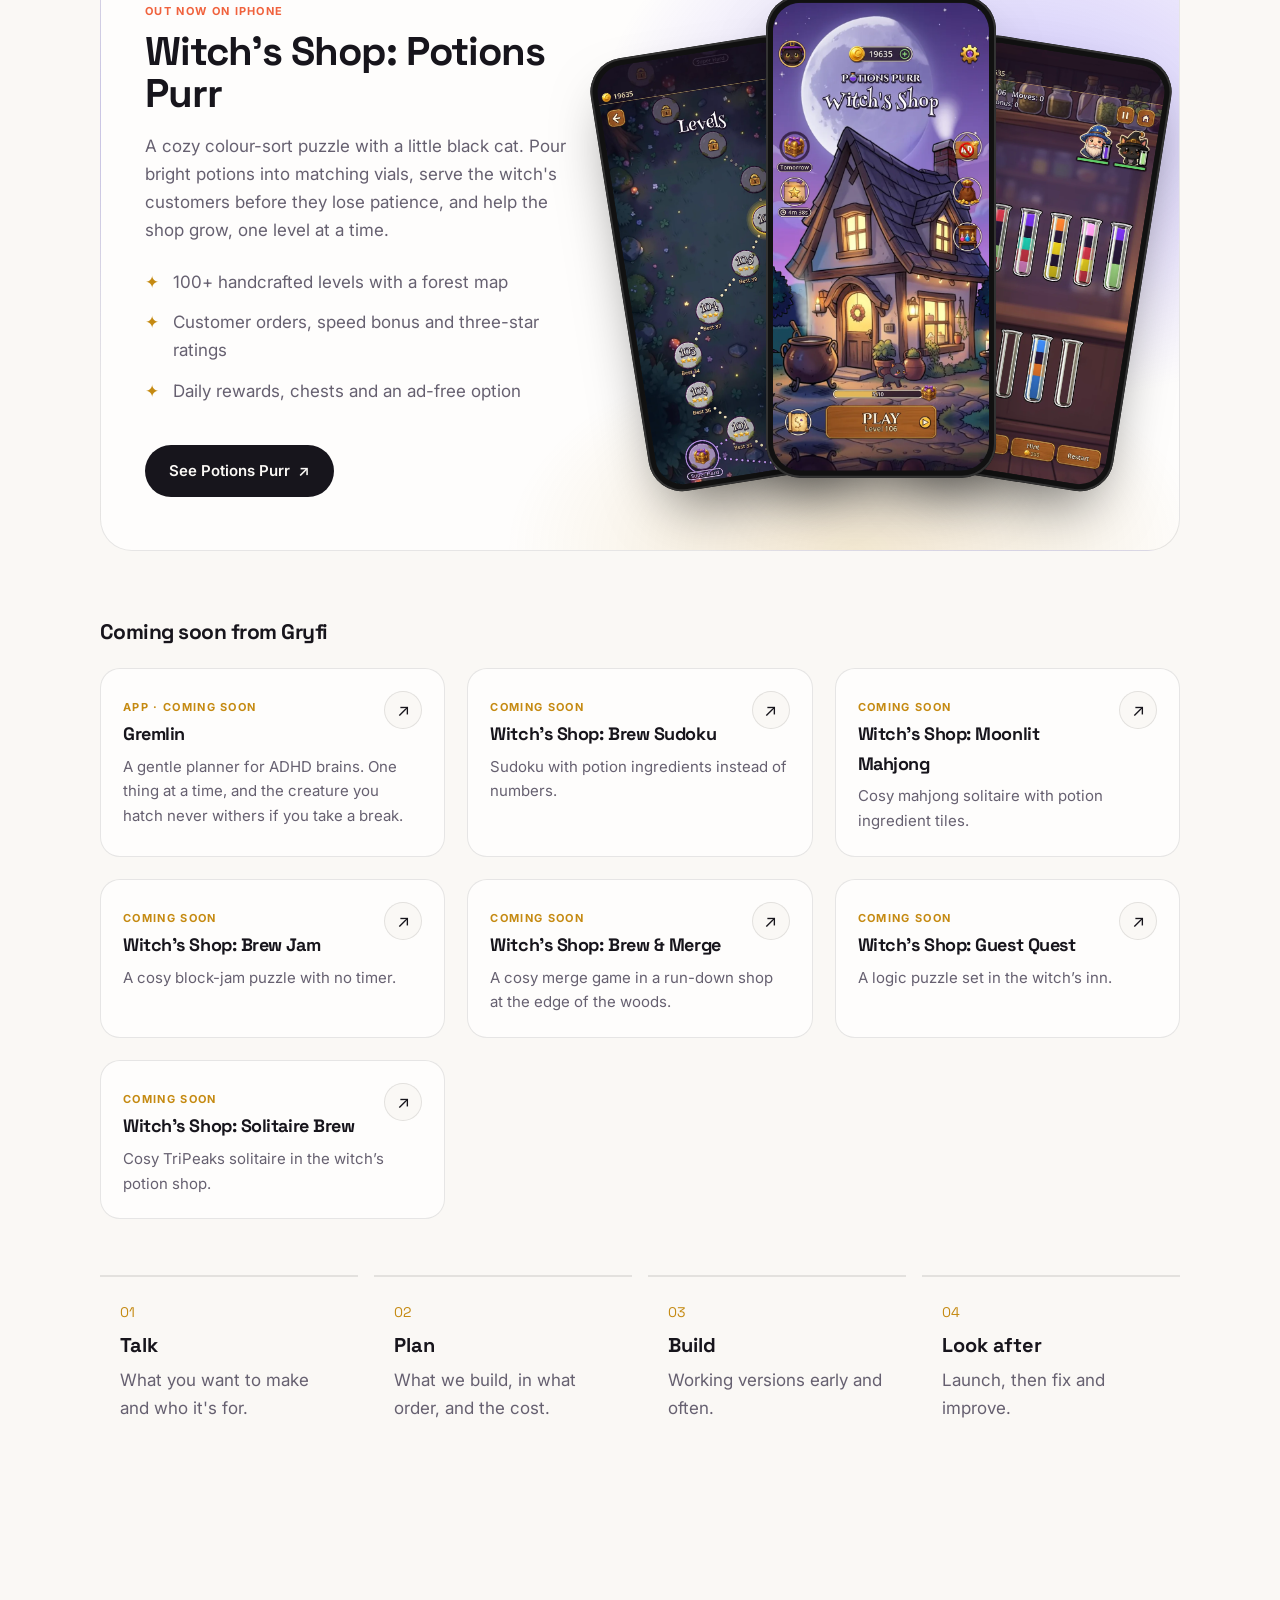
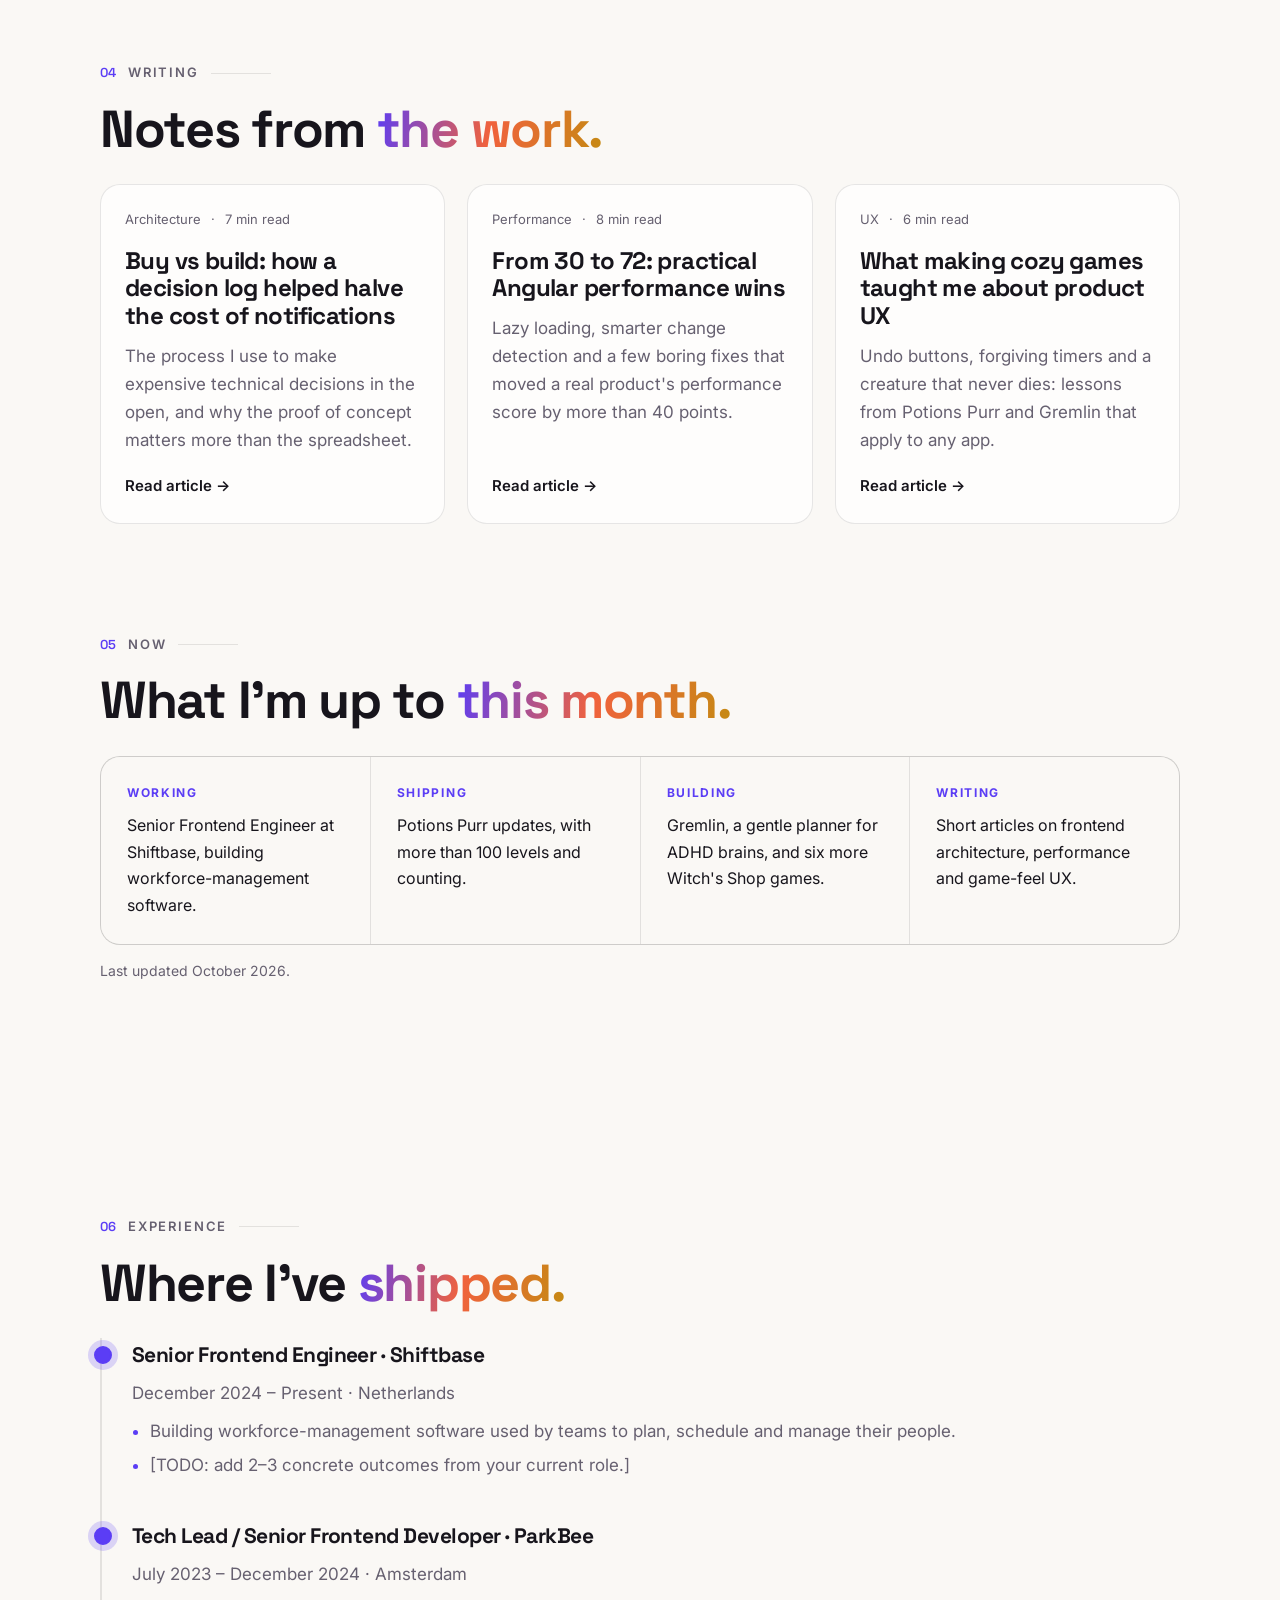
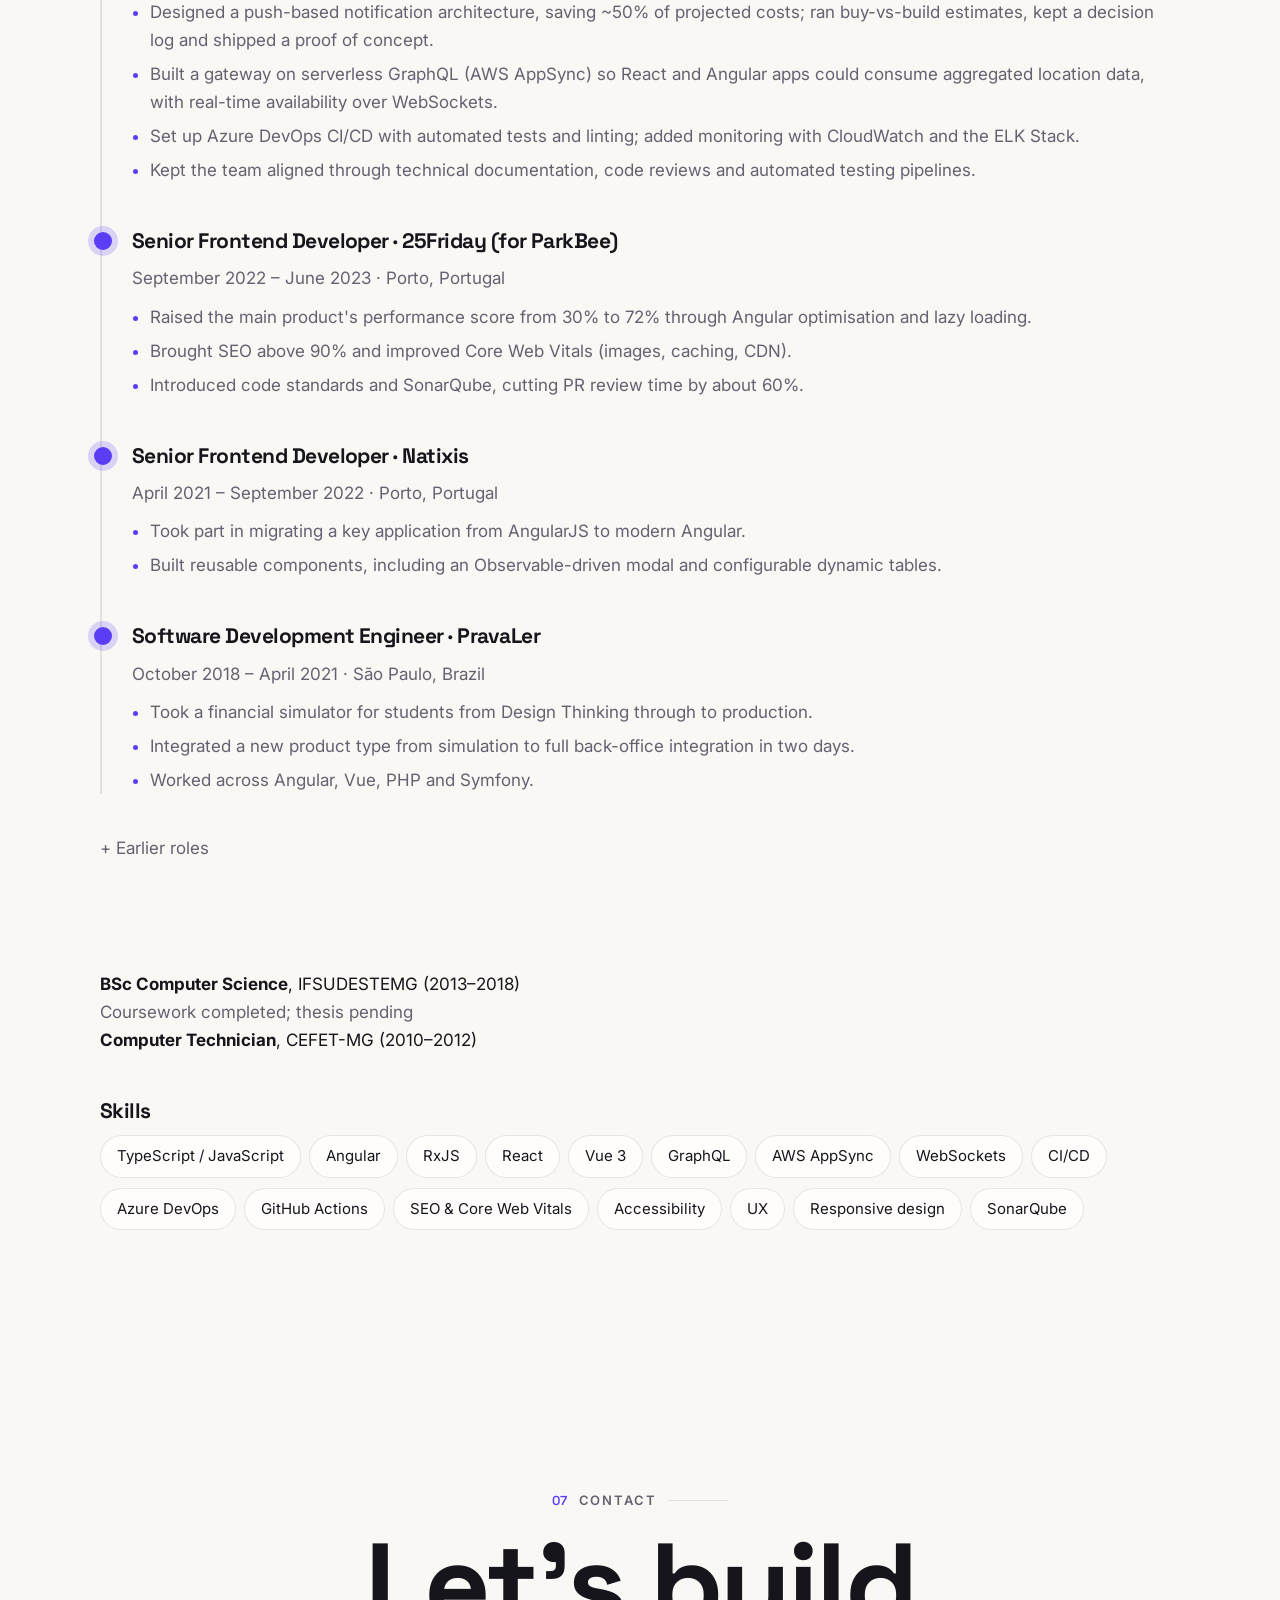
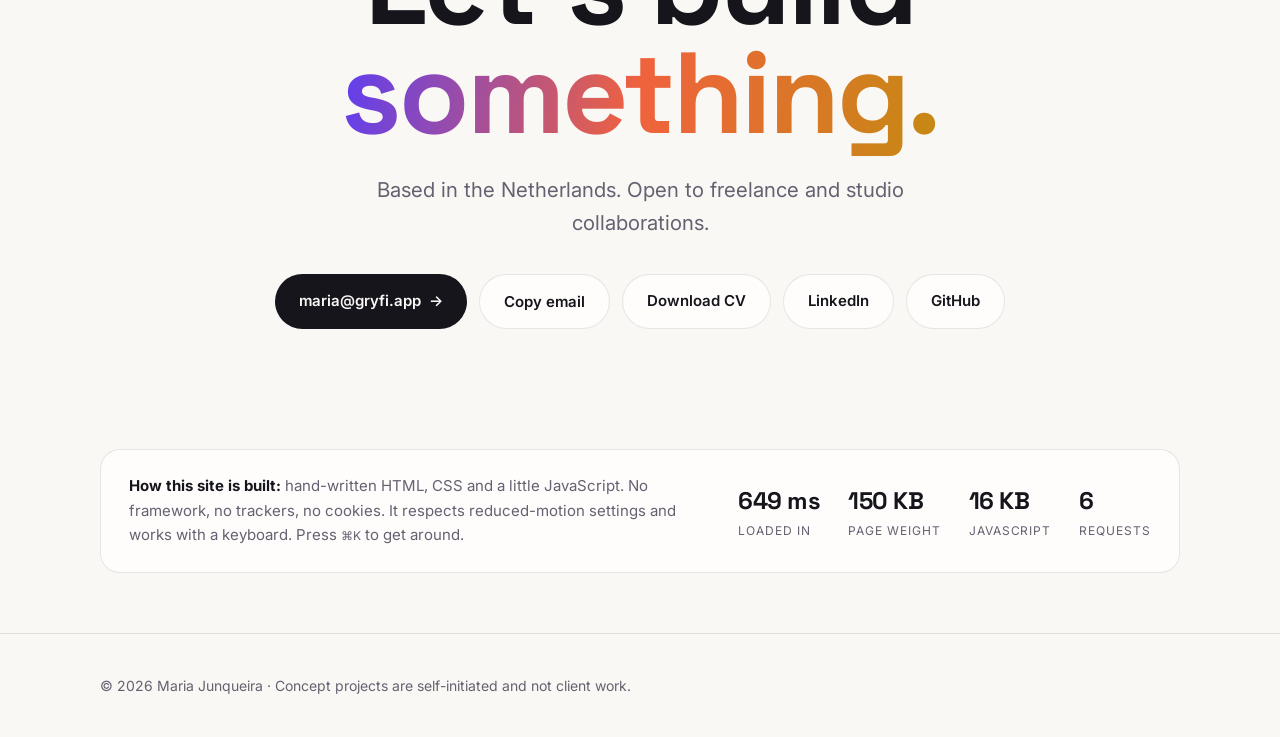
==== commit 556ed112: "Add articles, theme toggle, command palette, easter egg, Now section, live perf stats and CV PDF Co-" ====
--- a/index.html
+++ b/index.html
@@ -5,10 +5,11 @@
 <meta property="og:image" content="https://gryfi.app/_astro/logo-hero-lockup-1024.DGI3WZ8i.webp">
 <link rel="preconnect" href="https://fonts.googleapis.com"><link rel="preconnect" href="https://fonts.gstatic.com" crossorigin>
 <link href="https://fonts.googleapis.com/css2?family=Inter:wght@400;500;600&family=Space+Grotesk:wght@500;600;700&display=swap" rel="stylesheet">
-<link rel="stylesheet" href="assets/styles.css?v=5"></head><body>
+<script>try{var t=localStorage.getItem("theme");if(t)document.documentElement.dataset.theme=t}catch(e){}</script>
+<link rel="stylesheet" href="assets/styles.css?v=7"></head><body data-base="">
 <div class="progress" aria-hidden="true"></div>
 <header class="nav"><div class="wrap"><a class="brand" href="#top">Maria Junqueira</a>
-<nav><a href="#about">About</a><a href="#work">Work</a><a href="#demos">Demos</a><a href="#gryfi">Gryfi</a><a href="#experience">Experience</a><a href="#contact">Contact</a></nav></div></header>
+<nav><a class="hm" href="#about">About</a><a href="#work">Work</a><a class="hm" href="#demos">Demos</a><a class="hm" href="#gryfi">Gryfi</a><a class="hm" href="#writing">Writing</a><a class="hm" href="#experience">Experience</a><a href="#contact">Contact</a><button class="icon-btn" id="k" type="button" aria-label="Open command palette"><kbd>⌘K</kbd></button><button class="icon-btn" id="theme" type="button" aria-label="Toggle theme"></button></nav></div></header>
 <main id="top">
 
 <div class="hero">
@@ -158,8 +159,30 @@
   </div>
 </div></section>
 
+<section id="writing"><div class="wrap">
+  <div class="kicker reveal" data-n="04">Writing</div>
+  <h2 class="reveal">Notes from <span class="grad">the work.</span></h2>
+  <div class="posts">
+    <a class="card post reveal" href="blog/buy-vs-build.html"><div class="meta-line"><span>Architecture</span><span>·</span><span>7 min read</span></div><h3>Buy vs build: how a decision log helped halve the cost of notifications</h3><p class="muted">The process I use to make expensive technical decisions in the open, and why the proof of concept matters more than the spreadsheet.</p><span class="read">Read article</span></a>
+    <a class="card post reveal" style="--d:1" href="blog/angular-performance.html"><div class="meta-line"><span>Performance</span><span>·</span><span>8 min read</span></div><h3>From 30 to 72: practical Angular performance wins</h3><p class="muted">Lazy loading, smarter change detection and a few boring fixes that moved a real product's performance score by more than 40 points.</p><span class="read">Read article</span></a>
+    <a class="card post reveal" style="--d:2" href="blog/cozy-games-ux.html"><div class="meta-line"><span>UX</span><span>·</span><span>6 min read</span></div><h3>What making cozy games taught me about product UX</h3><p class="muted">Undo buttons, forgiving timers and a creature that never dies: lessons from Potions Purr and Gremlin that apply to any app.</p><span class="read">Read article</span></a>
+  </div>
+</div></section>
+
+<section id="now" style="padding-top:0"><div class="wrap">
+  <div class="kicker reveal" data-n="05">Now</div>
+  <h2 class="reveal">What I'm up to <span class="grad">this month.</span></h2>
+  <div class="now reveal">
+    <div><b>Working</b><p>Senior Frontend Engineer at Shiftbase, building workforce-management software.</p></div>
+    <div><b>Shipping</b><p>Potions Purr updates, with more than 100 levels and counting.</p></div>
+    <div><b>Building</b><p>Gremlin, a gentle planner for ADHD brains, and six more Witch's Shop games.</p></div>
+    <div><b>Writing</b><p>Short articles on frontend architecture, performance and game-feel UX.</p></div>
+  </div>
+  <p class="muted reveal" style="font-size:14px;margin-top:14px">Last updated October 2026.</p>
+</div></section>
+
 <section id="experience"><div class="wrap">
-  <div class="kicker reveal" data-n="04">Experience</div>
+  <div class="kicker reveal" data-n="06">Experience</div>
   <h2 class="reveal">Where I've <span class="grad">shipped.</span></h2>
   <div class="timeline">
     <div class="item"><h3>Senior Frontend Engineer · Shiftbase</h3><div class="muted">December 2024 – Present · Netherlands</div><ul><li>Building workforce-management software used by teams to plan, schedule and manage their people.</li><li>[TODO: add 2–3 concrete outcomes from your current role.]</li></ul></div>
@@ -180,17 +203,22 @@
 </div></section>
 
 <section id="contact" class="contact"><div class="wrap">
-  <div class="kicker reveal" data-n="05" style="justify-content:center">Contact</div>
+  <div class="kicker reveal" data-n="07" style="justify-content:center">Contact</div>
   <h2 class="reveal">Let's build<br><span class="grad">something.</span></h2>
   <p class="lead reveal">Based in the Netherlands. Open to freelance and studio collaborations.</p>
   <div class="btns reveal">
     <a class="btn" href="mailto:maria@gryfi.app">maria@gryfi.app <span class="arrow">→</span></a>
     <button class="btn ghost" type="button" data-copy="maria@gryfi.app">Copy email<span class="copied" role="status"></span></button>
+    <a class="btn ghost" href="cv.pdf" download>Download CV</a>
     <a class="btn ghost" href="https://www.linkedin.com/in/maria-junqueira">LinkedIn</a>
     <a class="btn ghost" href="https://github.com/MariaJunqueira">GitHub</a>
   </div>
 </div></section>
+<div class="wrap" style="padding-bottom:60px"><div class="built reveal">
+  <p><b>How this site is built:</b> hand-written HTML, CSS and a little JavaScript. No framework, no trackers, no cookies. It respects reduced-motion settings and works with a keyboard. Press <kbd>⌘K</kbd> to get around.</p>
+  <div class="perf" id="perf" aria-label="Performance of this visit"><div><b data-p="time">–</b>Loaded in</div><div><b data-p="kb">–</b>Page weight</div><div><b data-p="js">–</b>JavaScript</div><div><b data-p="req">–</b>Requests</div></div>
+</div></div>
 </main>
 <footer><div class="wrap">© 2026 Maria Junqueira · Concept projects are self-initiated and not client work.</div></footer>
-<script src="assets/main.js?v=5" defer></script>
+<script src="assets/main.js?v=7" defer></script>
 </body></html>
--- a/assets/styles.css
+++ b/assets/styles.css
@@ -3,16 +3,23 @@
   --card:rgba(255,255,255,.035);--card-hover:rgba(255,255,255,.06);--line:rgba(255,255,255,.09);
   --accent:#8f7bff;--accent-2:#ff9478;--gold:#f5c46b;--mint:#6ee7c8;
   --radius:20px;--display:"Space Grotesk",ui-sans-serif,system-ui,sans-serif;
-  color-scheme:dark;
+  color-scheme:dark;--aurora:.55;--blend:screen;
 }
-@media (prefers-color-scheme:light){:root{
+@media (prefers-color-scheme:light){:root:not([data-theme=dark]){
   --bg:#faf8f5;--bg-2:#f2eee8;--fg:#17151c;--muted:#666070;
   --card:rgba(255,255,255,.7);--card-hover:#fff;--line:rgba(23,21,28,.1);
   --accent:#5b3df5;--accent-2:#f0623d;--gold:#c58a12;--mint:#0f9e7b;color-scheme:light;
+  --aurora:.3;--blend:multiply;
 }}
+:root[data-theme=light]{
+  --bg:#faf8f5;--bg-2:#f2eee8;--fg:#17151c;--muted:#666070;
+  --card:rgba(255,255,255,.7);--card-hover:#fff;--line:rgba(23,21,28,.1);
+  --accent:#5b3df5;--accent-2:#f0623d;--gold:#c58a12;--mint:#0f9e7b;color-scheme:light;
+  --aurora:.3;--blend:multiply;
+}
 *{box-sizing:border-box}
 html{scroll-behavior:smooth}
-body{margin:0;background:var(--bg);color:var(--fg);font:17px/1.65 "Inter",ui-sans-serif,system-ui,-apple-system,"Segoe UI",Roboto,sans-serif;-webkit-font-smoothing:antialiased;overflow-x:hidden}
+body{margin:0;background:var(--bg);transition:background-color .4s,color .4s;color:var(--fg);font:17px/1.65 "Inter",ui-sans-serif,system-ui,-apple-system,"Segoe UI",Roboto,sans-serif;-webkit-font-smoothing:antialiased;overflow-x:hidden}
 a{color:inherit}
 ::selection{background:var(--accent);color:#fff}
 .wrap{max-width:1120px;margin:0 auto;padding:0 20px}
@@ -36,15 +43,22 @@
 .nav .brand:hover{background:none}
 .nav .brand::before{content:"";width:10px;height:10px;border-radius:50%;background:conic-gradient(var(--accent),var(--accent-2),var(--gold),var(--accent));box-shadow:0 0 14px var(--accent)}
 
+nav{display:flex;align-items:center;gap:2px}
+.icon-btn{font:inherit;font-size:13px;color:var(--muted);background:var(--card);border:1px solid var(--line);border-radius:999px;height:36px;min-width:36px;padding:0 10px;margin-left:6px;cursor:pointer;display:inline-grid;place-items:center;transition:color .2s,border-color .2s,transform .3s}
+.icon-btn:hover{color:var(--fg);border-color:var(--accent)}
+.icon-btn:focus-visible{outline:3px solid var(--accent);outline-offset:2px}
+#theme svg{width:16px;height:16px;transition:transform .5s cubic-bezier(.2,.8,.2,1)}
+#theme:hover svg{transform:rotate(40deg)}
+kbd{font-family:inherit;font-size:12px}
+
 /* hero */
 .hero{position:relative;min-height:100svh;display:flex;align-items:center;padding:120px 0 80px;overflow:hidden;isolation:isolate}
 #field{position:absolute;inset:0;width:100%;height:100%;z-index:-1}
-.aurora{position:absolute;inset:-20%;z-index:-2;filter:blur(80px);opacity:.55;pointer-events:none}
-.aurora span{position:absolute;border-radius:50%;mix-blend-mode:screen;animation:drift 22s ease-in-out infinite alternate}
+.aurora{position:absolute;inset:-20%;z-index:-2;filter:blur(80px);opacity:var(--aurora);pointer-events:none}
+.aurora span{position:absolute;border-radius:50%;mix-blend-mode:var(--blend);animation:drift 22s ease-in-out infinite alternate}
 .aurora span:nth-child(1){width:46vw;height:46vw;left:5%;top:10%;background:radial-gradient(circle,var(--accent),transparent 65%)}
 .aurora span:nth-child(2){width:40vw;height:40vw;right:5%;top:25%;background:radial-gradient(circle,var(--accent-2),transparent 65%);animation-delay:-7s}
 .aurora span:nth-child(3){width:34vw;height:34vw;left:35%;bottom:0;background:radial-gradient(circle,var(--gold),transparent 65%);opacity:.6;animation-delay:-14s}
-@media (prefers-color-scheme:light){.aurora{opacity:.3}.aurora span{mix-blend-mode:multiply}}
 @keyframes drift{to{transform:translate(8vw,-6vh) scale(1.15)}}
 .hero::after{content:"";position:absolute;inset:auto 0 0;height:160px;background:linear-gradient(transparent,var(--bg));z-index:-1}
 .pill{display:inline-flex;align-items:center;gap:10px;padding:7px 16px 7px 12px;border:1px solid var(--line);border-radius:999px;background:var(--card);font-size:14px;color:var(--muted);backdrop-filter:blur(8px)}
@@ -240,9 +254,87 @@
 .shift.conflict{background:var(--accent-2)}
 .scroll{overflow-x:auto}
 
-@media (max-width:560px){.nav .brand{white-space:nowrap}.nav nav a{padding:8px 9px;font-size:13px}.nav nav a:not(:nth-child(2)):not(:last-child){display:none}.rotator{white-space:normal}.hero{padding-top:110px}section{padding:80px 0}.scroll-hint{display:none}}
+@media (max-width:560px){.nav .brand{white-space:nowrap}.nav nav a{padding:8px 9px;font-size:13px}.nav nav .hm{display:none}.rotator{white-space:normal}.hero{padding-top:110px}section{padding:80px 0}.scroll-hint{display:none}}
 @media (prefers-reduced-motion:reduce){
   *,*::before,*::after{animation:none!important;transition:none!important}
   .reveal,.hero .word{opacity:1;transform:none;filter:none}
   html{scroll-behavior:auto}
 }
+
+/* command palette */
+.palette{width:min(640px,calc(100vw - 32px));max-height:min(520px,80vh);padding:0;border:1px solid var(--line);border-radius:18px;background:var(--bg);color:var(--fg);box-shadow:0 40px 120px -20px rgba(0,0,0,.6);margin:12vh auto auto;overflow:hidden}
+.palette[open]{display:flex;flex-direction:column;animation:palIn .25s cubic-bezier(.2,.8,.2,1)}
+@keyframes palIn{from{opacity:0;transform:translateY(-10px) scale(.98)}}
+.palette::backdrop{background:rgba(5,4,10,.55);backdrop-filter:blur(4px)}
+.pal-in{display:flex;align-items:center;gap:10px;padding:14px 18px;border-bottom:1px solid var(--line)}
+.pal-in input{flex:1;font:inherit;font-size:17px;background:none;border:0;color:var(--fg);outline:none;min-width:0}
+.palette kbd{border:1px solid var(--line);border-radius:6px;padding:1px 6px;color:var(--muted);background:var(--card)}
+.palette ul{list-style:none;margin:0;padding:8px;overflow:auto}
+.palette li{display:flex;justify-content:space-between;gap:12px;padding:10px 12px;border-radius:10px;cursor:pointer}
+.palette li small{color:var(--muted);font-size:12px;letter-spacing:.06em;text-transform:uppercase;white-space:nowrap}
+.palette li[aria-selected=true]{background:color-mix(in srgb,var(--accent) 16%,transparent)}
+.palette li[aria-selected=true] span::before{content:"→ ";color:var(--accent)}
+.palette li.empty{color:var(--muted);cursor:default}
+.pal-foot{display:flex;gap:16px;padding:10px 18px;border-top:1px solid var(--line);font-size:12px;color:var(--muted)}
+.pal-foot kbd{margin-right:3px}
+
+/* toast + easter egg */
+.toast{position:fixed;left:50%;bottom:28px;transform:translate(-50%,140%);background:var(--fg);color:var(--bg);font-weight:600;padding:12px 20px;border-radius:999px;z-index:120;transition:transform .45s cubic-bezier(.2,1.4,.4,1);pointer-events:none}
+.toast.show{transform:translate(-50%,0)}
+.gryfi-fly{position:fixed;top:0;left:0;z-index:110;width:140px;height:140px;pointer-events:none;filter:drop-shadow(0 10px 20px rgba(0,0,0,.35))}
+.gryfi-fly img{width:100%;height:100%;object-fit:cover;border-radius:50%;border:3px solid var(--gold)}
+.gryfi-fly span{font-size:100px;line-height:1}
+.spark{position:fixed;z-index:109;color:var(--gold);pointer-events:none;font-style:normal;animation:sparkFade 1s forwards}
+@keyframes sparkFade{to{opacity:0;transform:translate(-30px,20px) scale(.4)}}
+
+/* writing */
+.posts{display:grid;grid-template-columns:repeat(3,1fr);gap:22px}
+@media (max-width:900px){.posts{grid-template-columns:1fr}}
+.post{display:flex;flex-direction:column;min-height:260px}
+.post .meta-line{font-size:13px;color:var(--muted);display:flex;gap:10px;margin-bottom:16px}
+.post h3{font-size:24px;line-height:1.15;margin-bottom:12px}
+.post p{margin:0 0 20px}
+.post .read{margin-top:auto;font-weight:600;font-size:15px}
+.post .read::after{content:" →";transition:margin .2s}
+a.post:hover .read::after{margin-left:6px}
+
+/* now */
+.now{display:grid;grid-template-columns:repeat(4,1fr);gap:1px;background:var(--line);border:1px solid var(--line);border-radius:var(--radius);overflow:hidden}
+.now>div{background:var(--bg);padding:26px}
+.now b{display:block;font-size:12px;letter-spacing:.14em;text-transform:uppercase;color:var(--accent);margin-bottom:10px}
+.now p{margin:0;font-size:16px}
+@media (max-width:860px){.now{grid-template-columns:1fr 1fr}}
+@media (max-width:480px){.now{grid-template-columns:1fr}}
+
+/* built with */
+.built{display:grid;grid-template-columns:1fr auto;gap:28px;align-items:center;border:1px solid var(--line);border-radius:var(--radius);padding:24px 28px;background:var(--card)}
+.built p{margin:0;color:var(--muted);font-size:15px}
+.built p b{color:var(--fg)}
+.perf{display:flex;gap:28px;flex-wrap:wrap}
+.perf div{font-size:12px;color:var(--muted);text-transform:uppercase;letter-spacing:.08em}
+.perf b{display:block;font-family:var(--display);font-size:24px;color:var(--fg);letter-spacing:-.02em;text-transform:none}
+@media (max-width:760px){.built{grid-template-columns:1fr}}
+
+/* article pages */
+.article{max-width:720px;margin:0 auto;padding:140px 20px 80px}
+.article .back{color:var(--muted);text-decoration:none;font-size:15px}
+.article .back:hover{color:var(--fg)}
+.article h1{font-size:clamp(36px,5.6vw,60px);line-height:1.05;margin:24px 0 18px}
+.article .meta-line{color:var(--muted);font-size:14px;display:flex;gap:12px;flex-wrap:wrap;margin-bottom:40px;padding-bottom:28px;border-bottom:1px solid var(--line)}
+.article .intro{font-size:21px;color:var(--fg);line-height:1.55}
+.article p,.article li{color:color-mix(in srgb,var(--fg) 82%,var(--bg));font-size:18px;line-height:1.75}
+.article h2{font-size:30px;margin:56px 0 16px}
+.article h3{font-size:21px;margin:32px 0 8px}
+.article ul,.article ol{padding-left:22px}
+.article li{margin-bottom:8px}
+.article li::marker{color:var(--accent)}
+.article blockquote{margin:32px 0;padding:6px 0 6px 24px;border-left:3px solid var(--accent);font-family:var(--display);font-size:24px;line-height:1.35;color:var(--fg)}
+.article code{font-family:ui-monospace,"SF Mono",Menlo,monospace;font-size:.88em;background:var(--card-hover);border:1px solid var(--line);padding:1px 6px;border-radius:6px}
+.article pre{background:var(--bg-2);border:1px solid var(--line);border-radius:14px;padding:18px 20px;overflow-x:auto;font-size:14px;line-height:1.6}
+.article pre code{background:none;border:0;padding:0}
+.article table{width:100%;border-collapse:collapse;margin:24px 0;font-size:16px}
+.article th,.article td{text-align:left;padding:10px 12px;border-bottom:1px solid var(--line)}
+.article th{color:var(--muted);font-weight:600;font-size:13px;text-transform:uppercase;letter-spacing:.06em}
+.callout{border:1px solid var(--line);background:var(--card);border-radius:16px;padding:18px 22px;margin:32px 0}
+.callout p{margin:0;font-size:16px}
+.article .more{margin-top:64px;padding-top:28px;border-top:1px solid var(--line)}
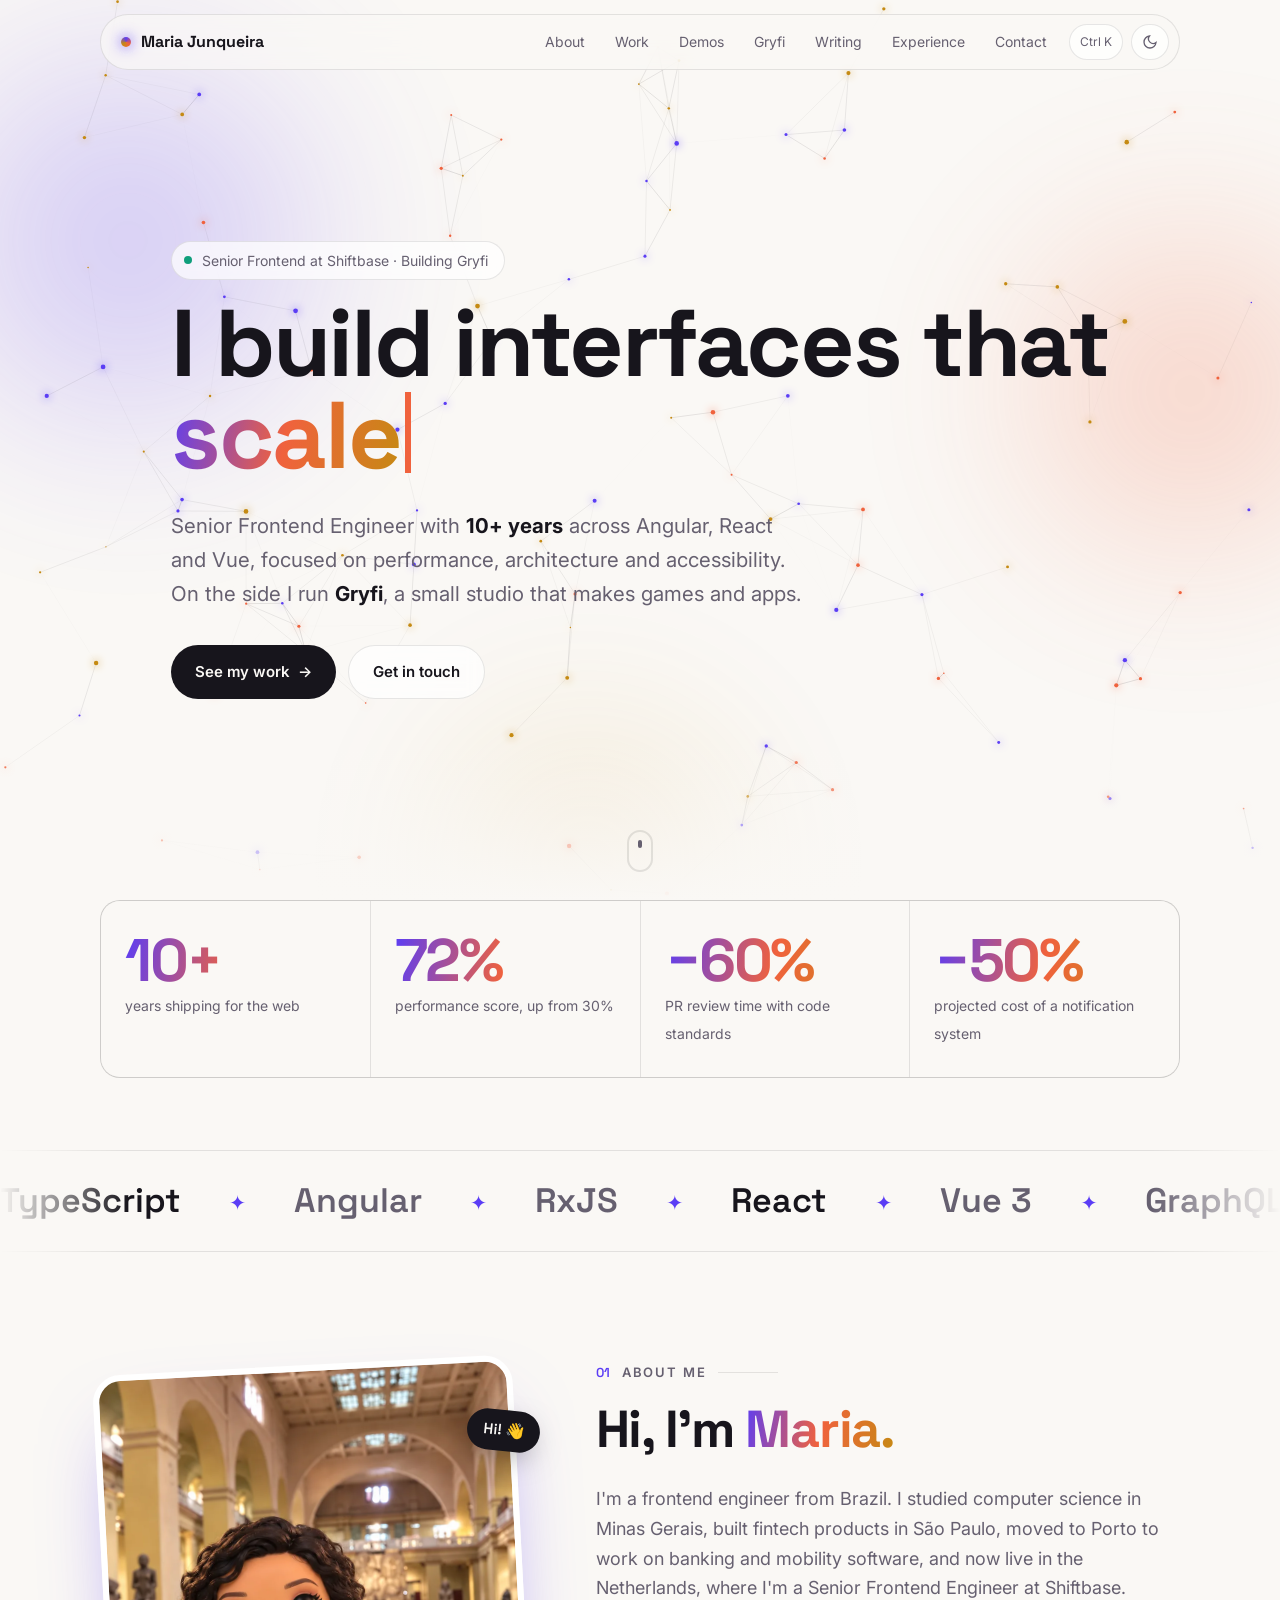
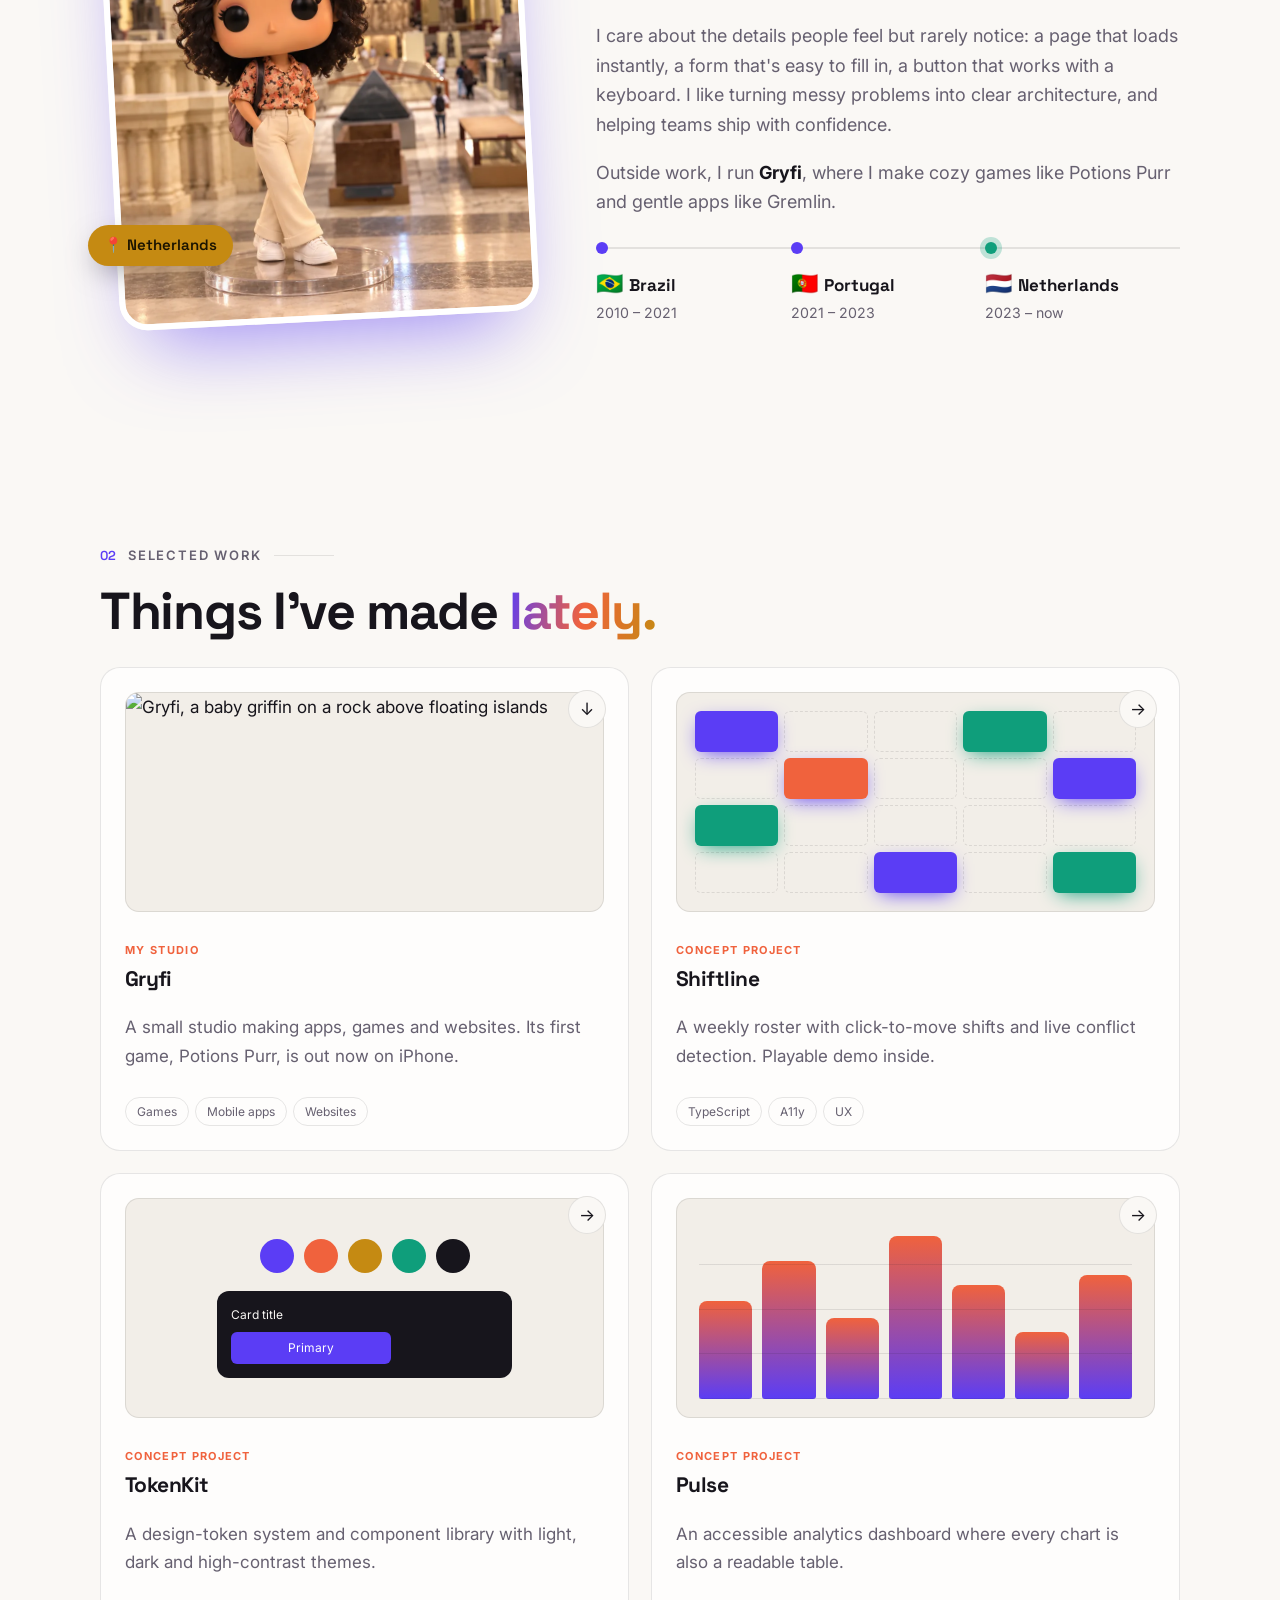
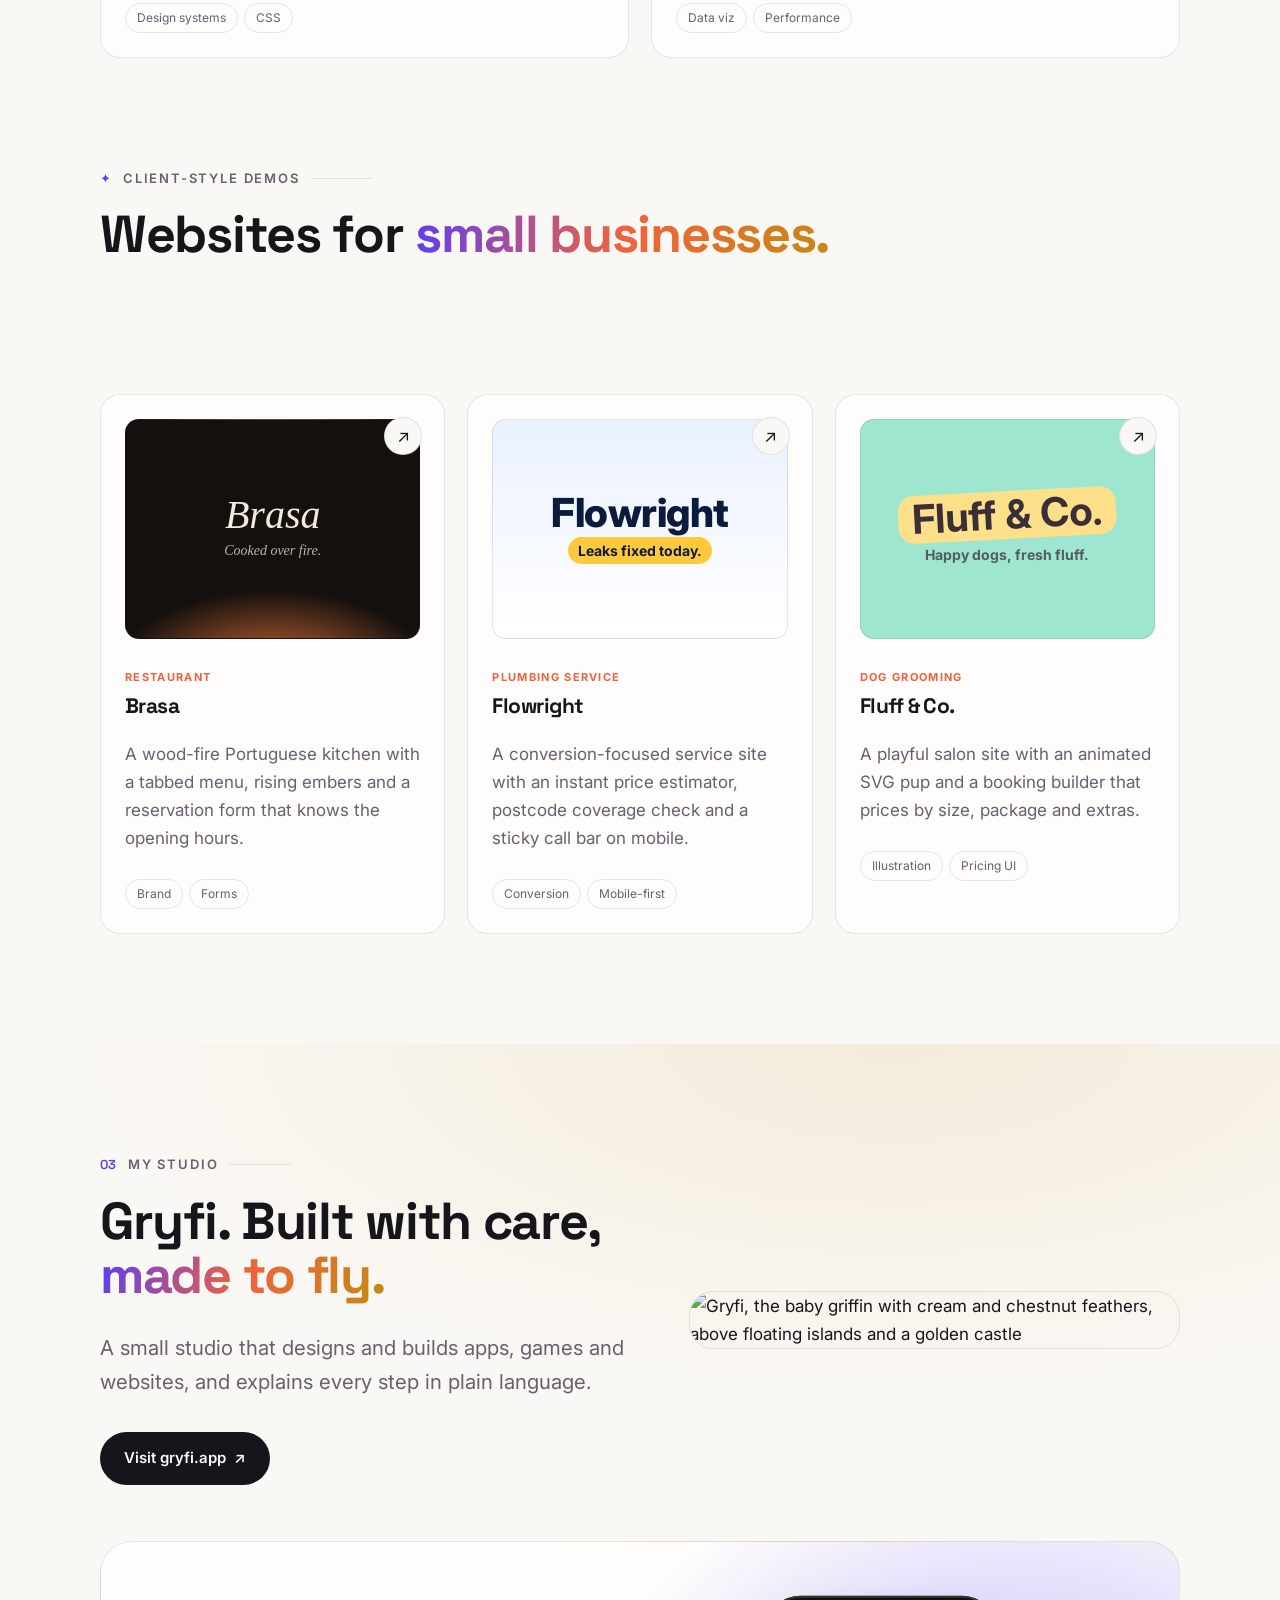
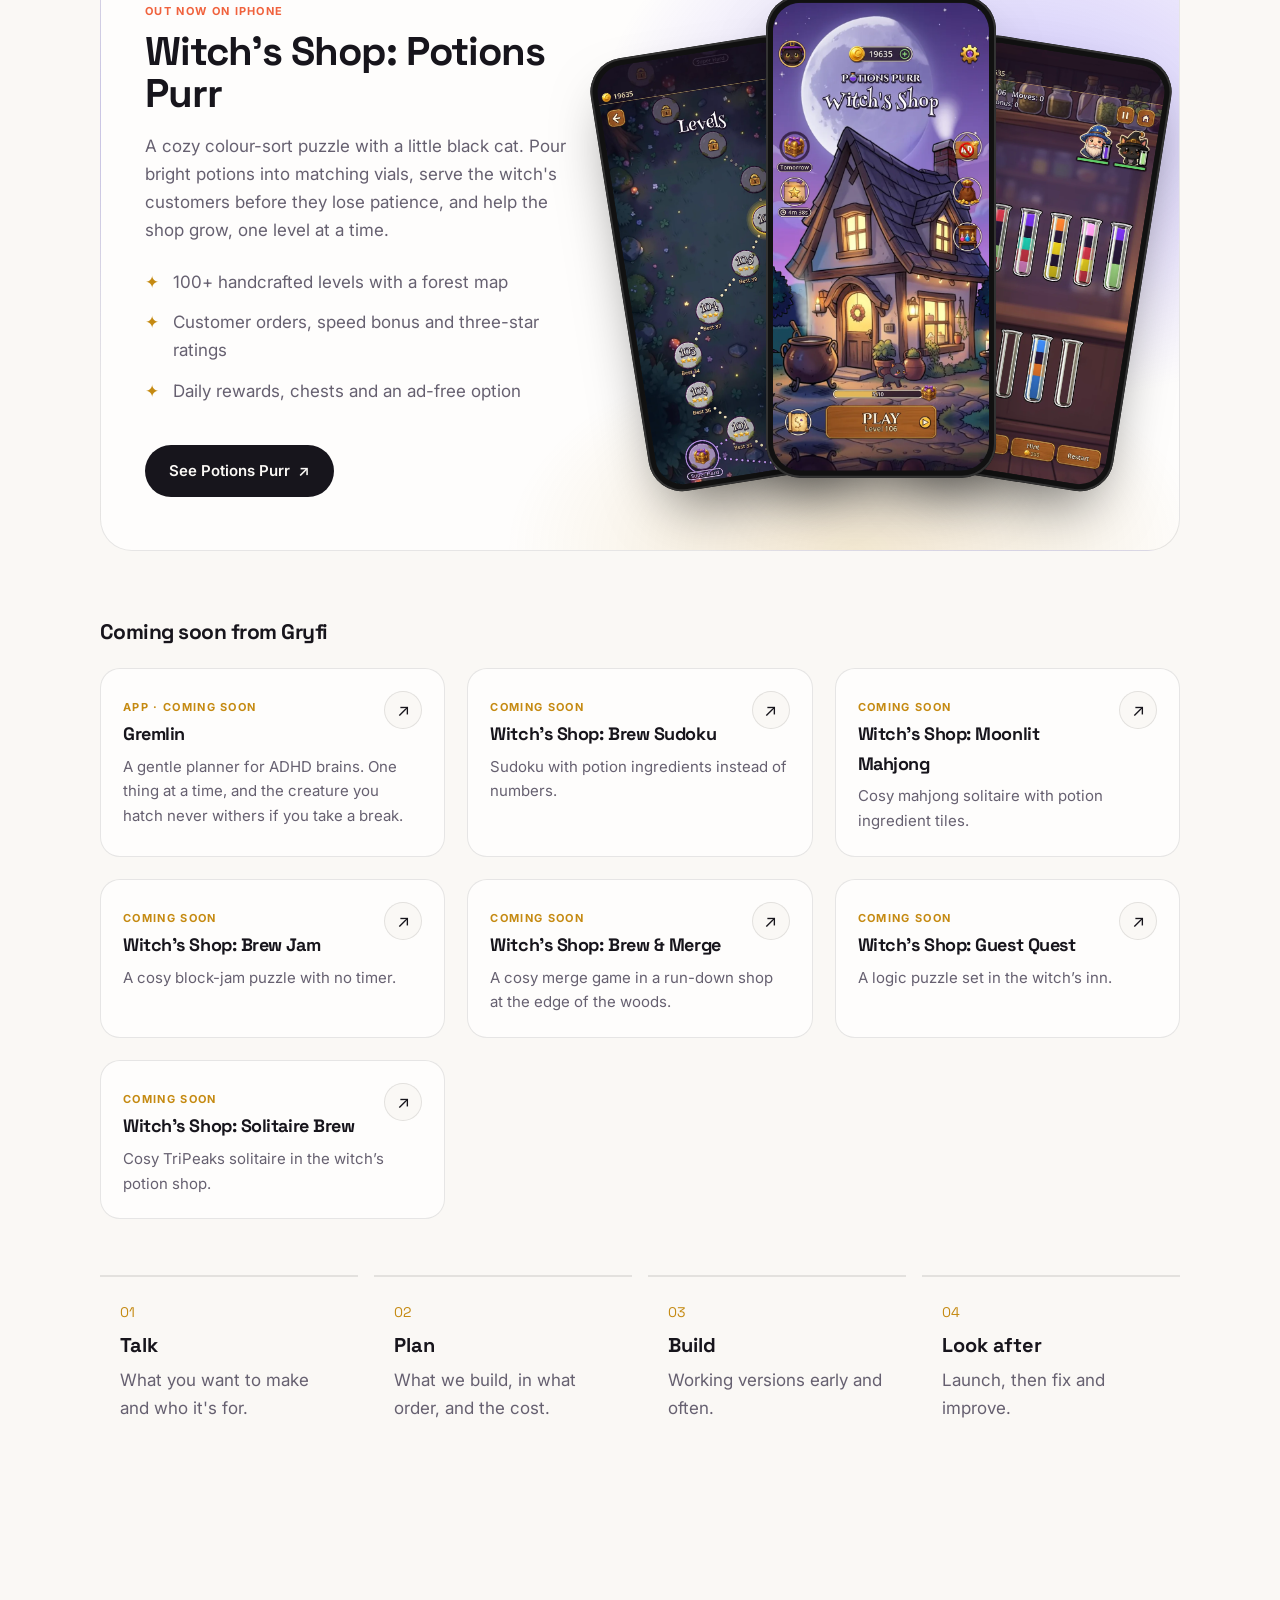
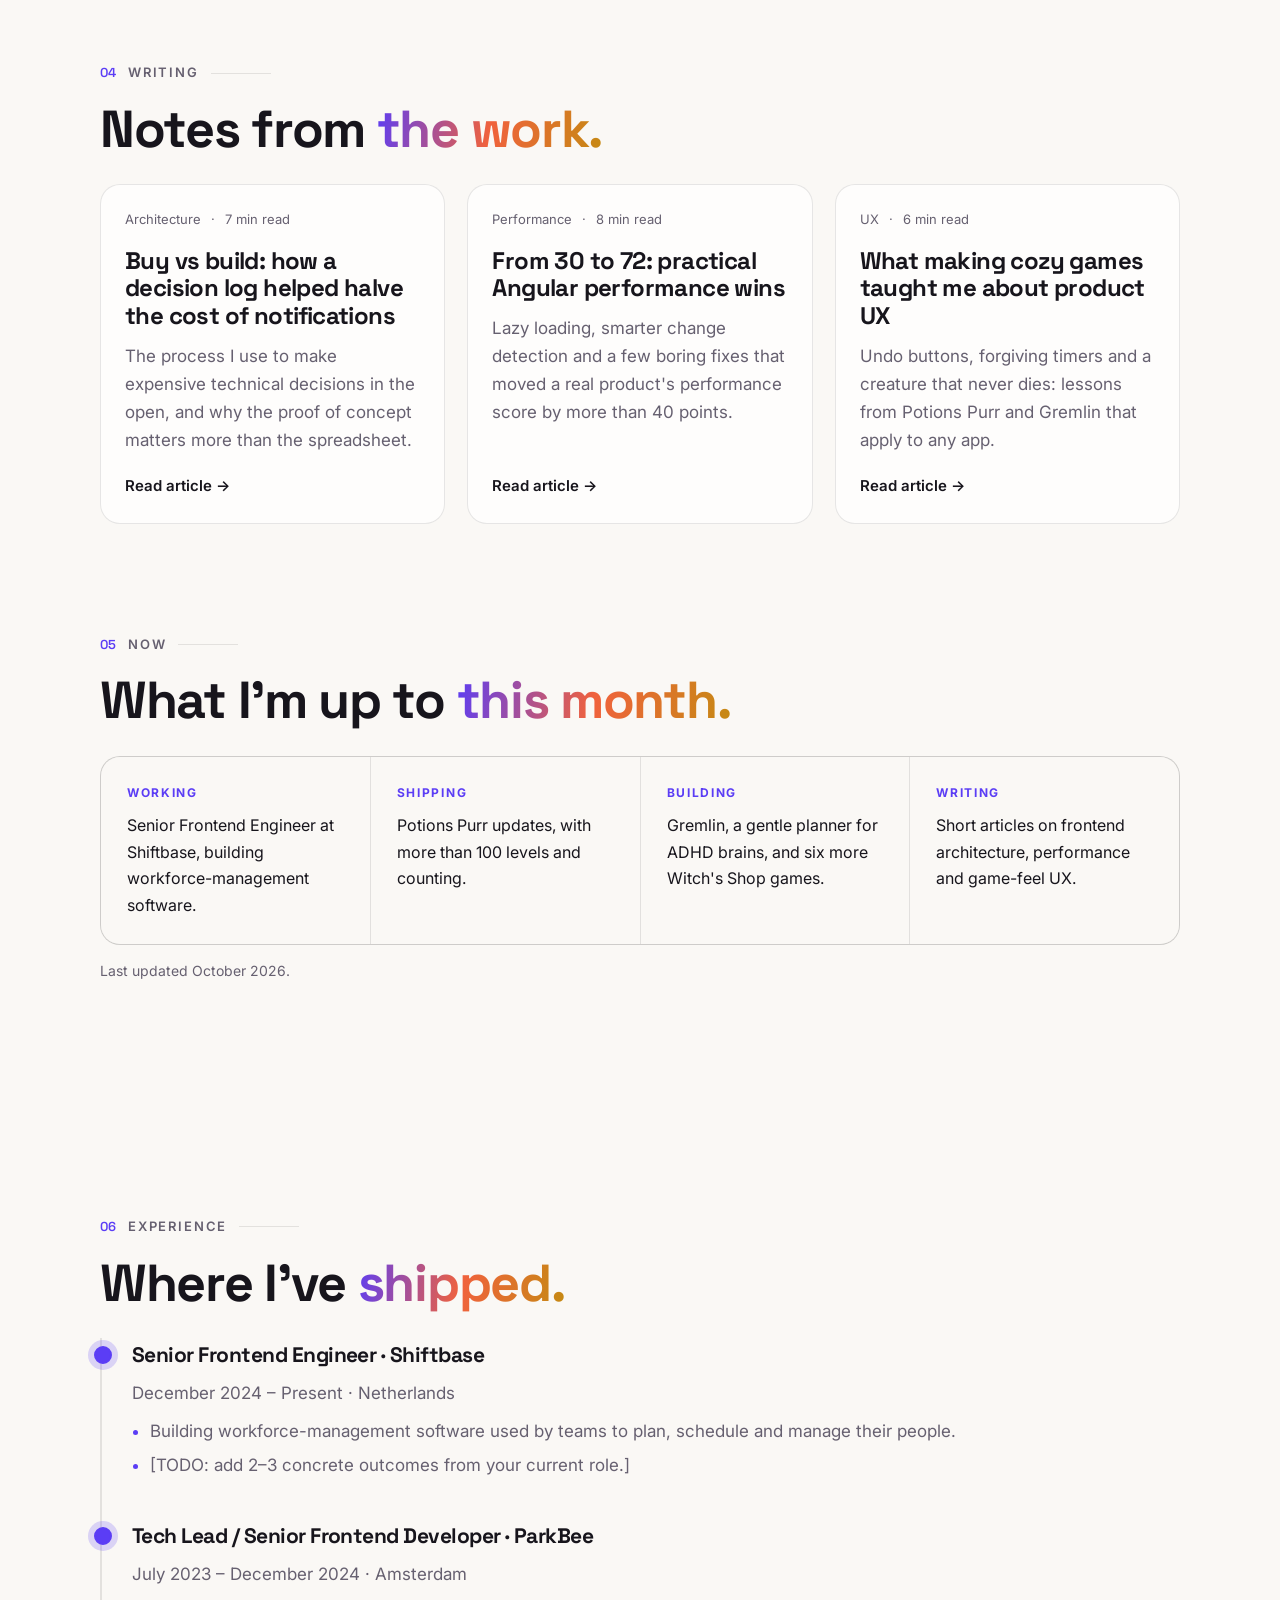
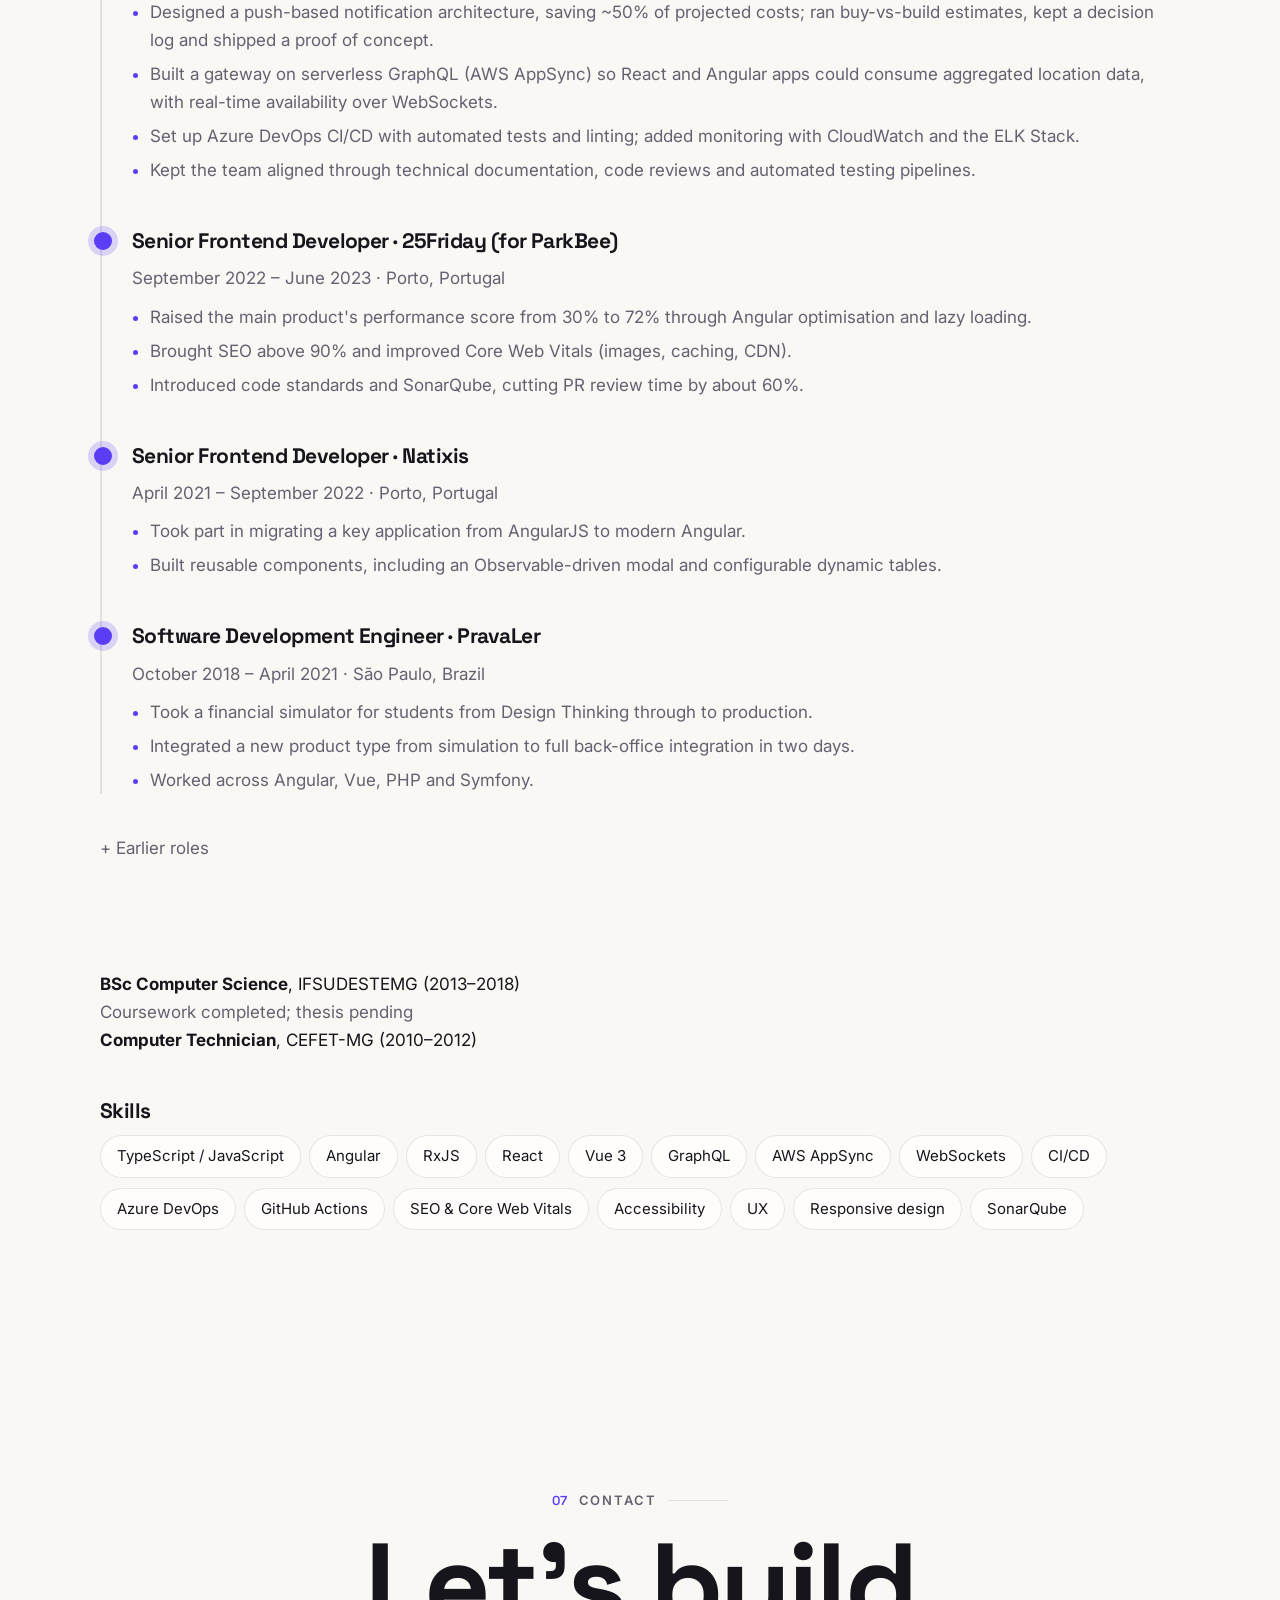
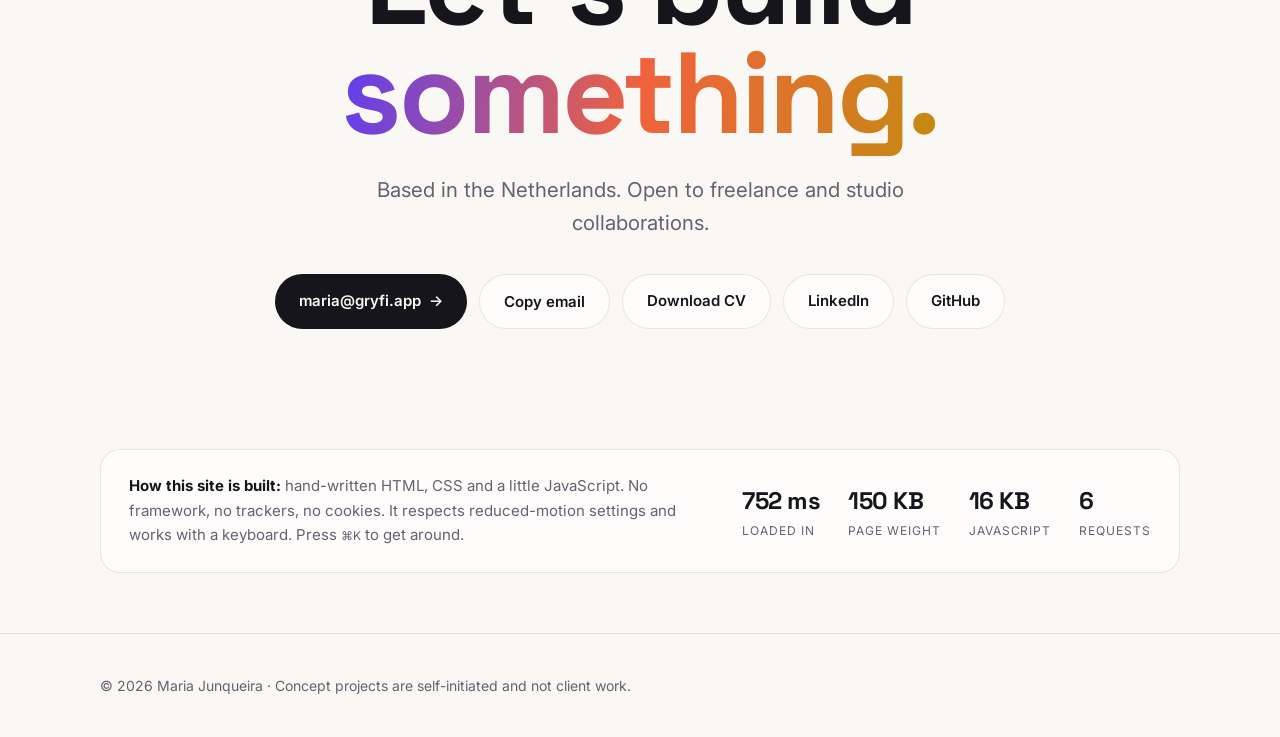
==== commit ea29e20b: "Keep hero headline height stable while the phrase is retyped; fit mobile nav Co-Authored-By: Claude " ====
--- a/index.html
+++ b/index.html
@@ -6,7 +6,7 @@
 <link rel="preconnect" href="https://fonts.googleapis.com"><link rel="preconnect" href="https://fonts.gstatic.com" crossorigin>
 <link href="https://fonts.googleapis.com/css2?family=Inter:wght@400;500;600&family=Space+Grotesk:wght@500;600;700&display=swap" rel="stylesheet">
 <script>try{var t=localStorage.getItem("theme");if(t)document.documentElement.dataset.theme=t}catch(e){}</script>
-<link rel="stylesheet" href="assets/styles.css?v=7"></head><body data-base="">
+<link rel="stylesheet" href="assets/styles.css?v=8"></head><body data-base="">
 <div class="progress" aria-hidden="true"></div>
 <header class="nav"><div class="wrap"><a class="brand" href="#top">Maria Junqueira</a>
 <nav><a class="hm" href="#about">About</a><a href="#work">Work</a><a class="hm" href="#demos">Demos</a><a class="hm" href="#gryfi">Gryfi</a><a class="hm" href="#writing">Writing</a><a class="hm" href="#experience">Experience</a><a href="#contact">Contact</a><button class="icon-btn" id="k" type="button" aria-label="Open command palette"><kbd>⌘K</kbd></button><button class="icon-btn" id="theme" type="button" aria-label="Toggle theme"></button></nav></div></header>
@@ -17,7 +17,7 @@
   <canvas id="field" aria-hidden="true"></canvas>
   <div class="wrap">
     <div class="pill"><i></i>Senior Frontend at Shiftbase · Building Gryfi</div>
-    <h1 data-split>I build interfaces that <span class="rotator" data-words='["feel instant.","scale with teams.","people love.","take flight."]'><span class="txt grad">feel instant.</span><span class="caret" aria-hidden="true"></span></span></h1>
+    <h1 data-split>I build interfaces that <span class="rotator" data-words='["feel instant.","scale with teams.","people love.","take flight."]'><span class="rot-live"><span class="txt grad">feel instant.</span><span class="caret" aria-hidden="true"></span></span></span></h1>
     <p class="lead reveal" style="--d:6">Senior Frontend Engineer with <b>10+ years</b> across Angular, React and Vue, focused on performance, architecture and accessibility. On the side I run <b>Gryfi</b>, a small studio that makes games and apps.</p>
     <div class="btns reveal" style="--d:8"><a class="btn" href="#work">See my work <span class="arrow">→</span></a><a class="btn ghost" href="#contact">Get in touch</a></div>
   </div>
@@ -220,5 +220,5 @@
 </div></div>
 </main>
 <footer><div class="wrap">© 2026 Maria Junqueira · Concept projects are self-initiated and not client work.</div></footer>
-<script src="assets/main.js?v=7" defer></script>
+<script src="assets/main.js?v=8" defer></script>
 </body></html>
--- a/assets/styles.css
+++ b/assets/styles.css
@@ -44,7 +44,7 @@
 .nav .brand::before{content:"";width:10px;height:10px;border-radius:50%;background:conic-gradient(var(--accent),var(--accent-2),var(--gold),var(--accent));box-shadow:0 0 14px var(--accent)}
 
 nav{display:flex;align-items:center;gap:2px}
-.icon-btn{font:inherit;font-size:13px;color:var(--muted);background:var(--card);border:1px solid var(--line);border-radius:999px;height:36px;min-width:36px;padding:0 10px;margin-left:6px;cursor:pointer;display:inline-grid;place-items:center;transition:color .2s,border-color .2s,transform .3s}
+.icon-btn{white-space:nowrap;font:inherit;font-size:13px;color:var(--muted);background:var(--card);border:1px solid var(--line);border-radius:999px;height:36px;min-width:36px;padding:0 10px;margin-left:6px;cursor:pointer;display:inline-grid;place-items:center;transition:color .2s,border-color .2s,transform .3s}
 .icon-btn:hover{color:var(--fg);border-color:var(--accent)}
 .icon-btn:focus-visible{outline:3px solid var(--accent);outline-offset:2px}
 #theme svg{width:16px;height:16px;transition:transform .5s cubic-bezier(.2,.8,.2,1)}
@@ -64,7 +64,9 @@
 .pill{display:inline-flex;align-items:center;gap:10px;padding:7px 16px 7px 12px;border:1px solid var(--line);border-radius:999px;background:var(--card);font-size:14px;color:var(--muted);backdrop-filter:blur(8px)}
 .pill i{width:8px;height:8px;border-radius:50%;background:var(--mint);box-shadow:0 0 0 0 var(--mint);animation:ping 2s infinite}
 @keyframes ping{0%{box-shadow:0 0 0 0 color-mix(in srgb,var(--mint) 70%,transparent)}100%{box-shadow:0 0 0 10px transparent}}
-.rotator{display:inline-block;white-space:nowrap}
+.hero h1 .rotator{display:grid;grid-template-columns:100%}
+.rotator>*{grid-area:1/1}
+.rot-size{visibility:hidden;pointer-events:none}
 .rotator .caret{display:inline-block;width:.06em;height:.85em;margin-left:.05em;background:var(--accent-2);vertical-align:-.05em;animation:blink 1s steps(1) infinite}
 @keyframes blink{50%{opacity:0}}
 .hero .word{display:inline-block;opacity:0;transform:translateY(.4em) rotate(2deg);filter:blur(8px);animation:rise .9s cubic-bezier(.2,.8,.2,1) forwards;animation-delay:calc(var(--i)*70ms + 150ms)}
@@ -254,7 +256,8 @@
 .shift.conflict{background:var(--accent-2)}
 .scroll{overflow-x:auto}
 
-@media (max-width:560px){.nav .brand{white-space:nowrap}.nav nav a{padding:8px 9px;font-size:13px}.nav nav .hm{display:none}.rotator{white-space:normal}.hero{padding-top:110px}section{padding:80px 0}.scroll-hint{display:none}}
+@media (max-width:400px){.nav nav a:not(:last-of-type){display:none}}
+@media (max-width:560px){.nav .brand{white-space:nowrap}.nav nav a{padding:8px 9px;font-size:13px}.nav nav .hm,#k{display:none}.hero{padding-top:110px}section{padding:80px 0}.scroll-hint{display:none}}
 @media (prefers-reduced-motion:reduce){
   *,*::before,*::after{animation:none!important;transition:none!important}
   .reveal,.hero .word{opacity:1;transform:none;filter:none}
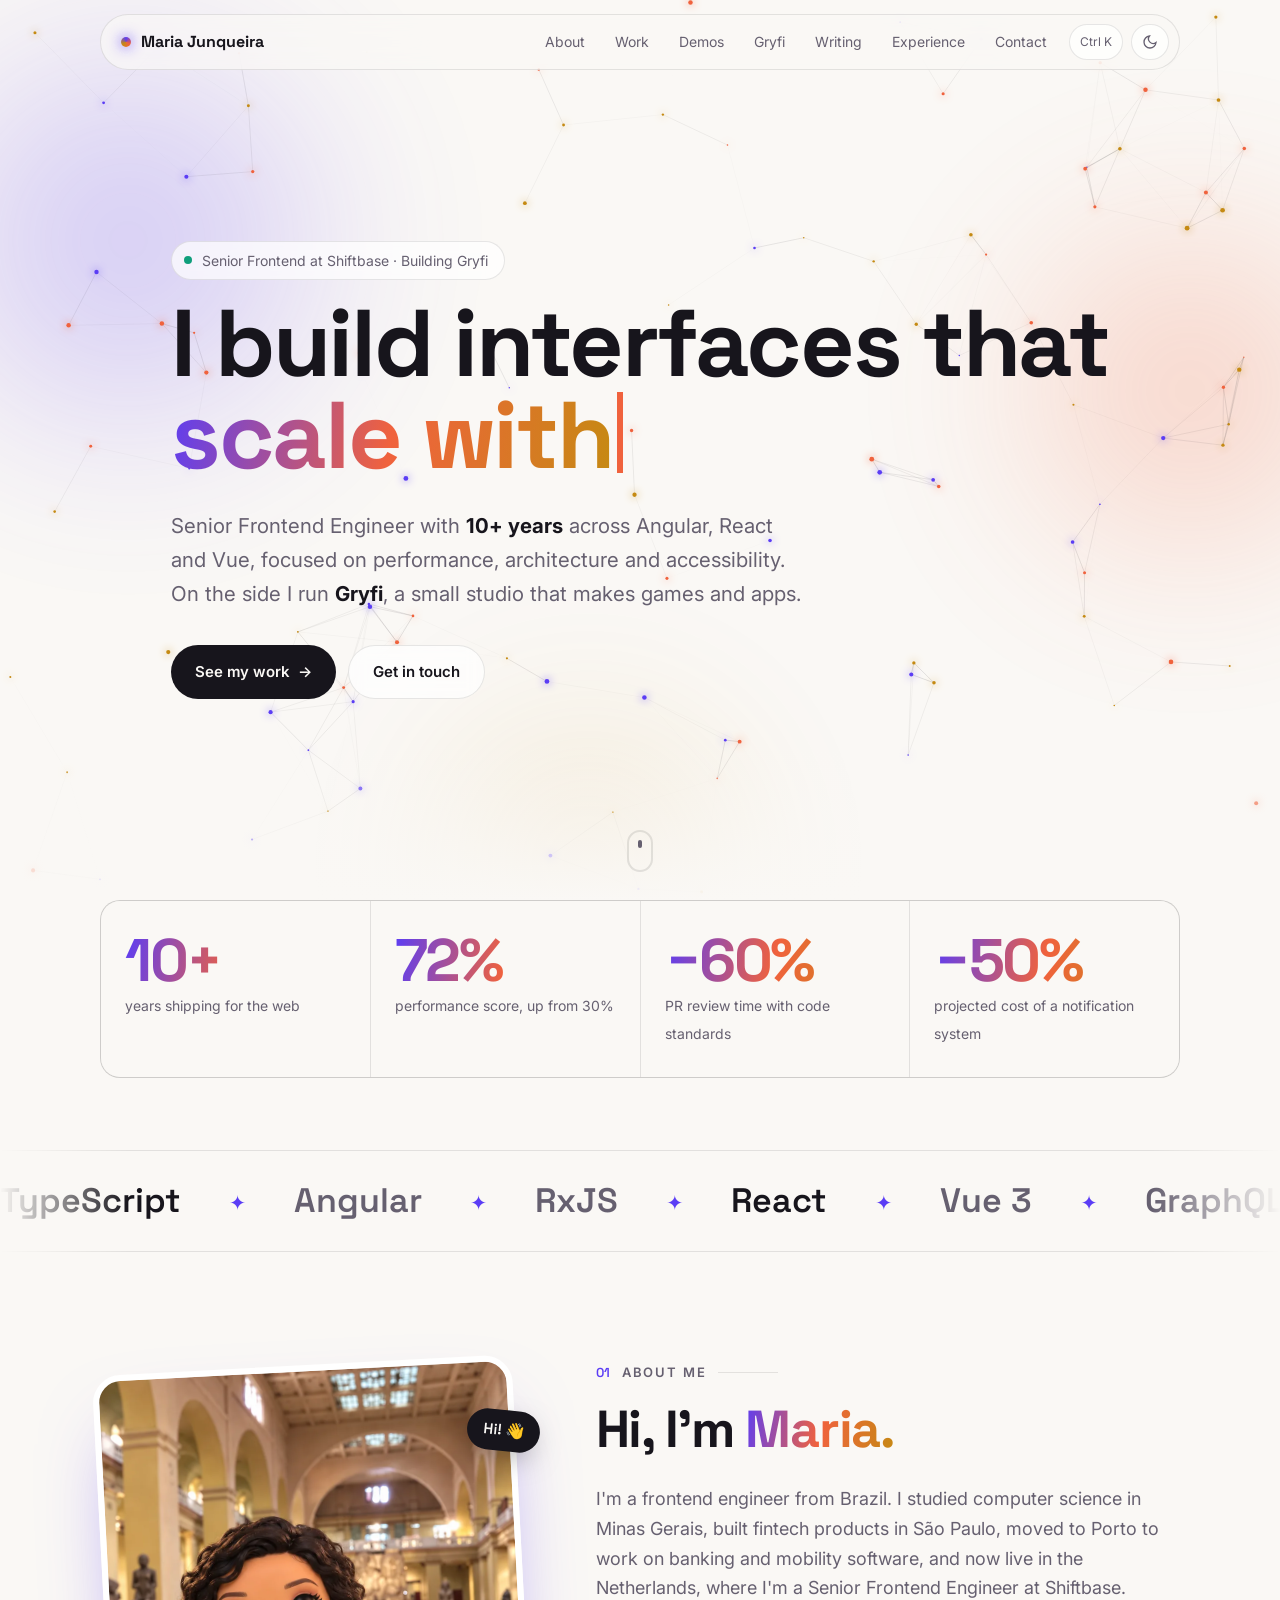
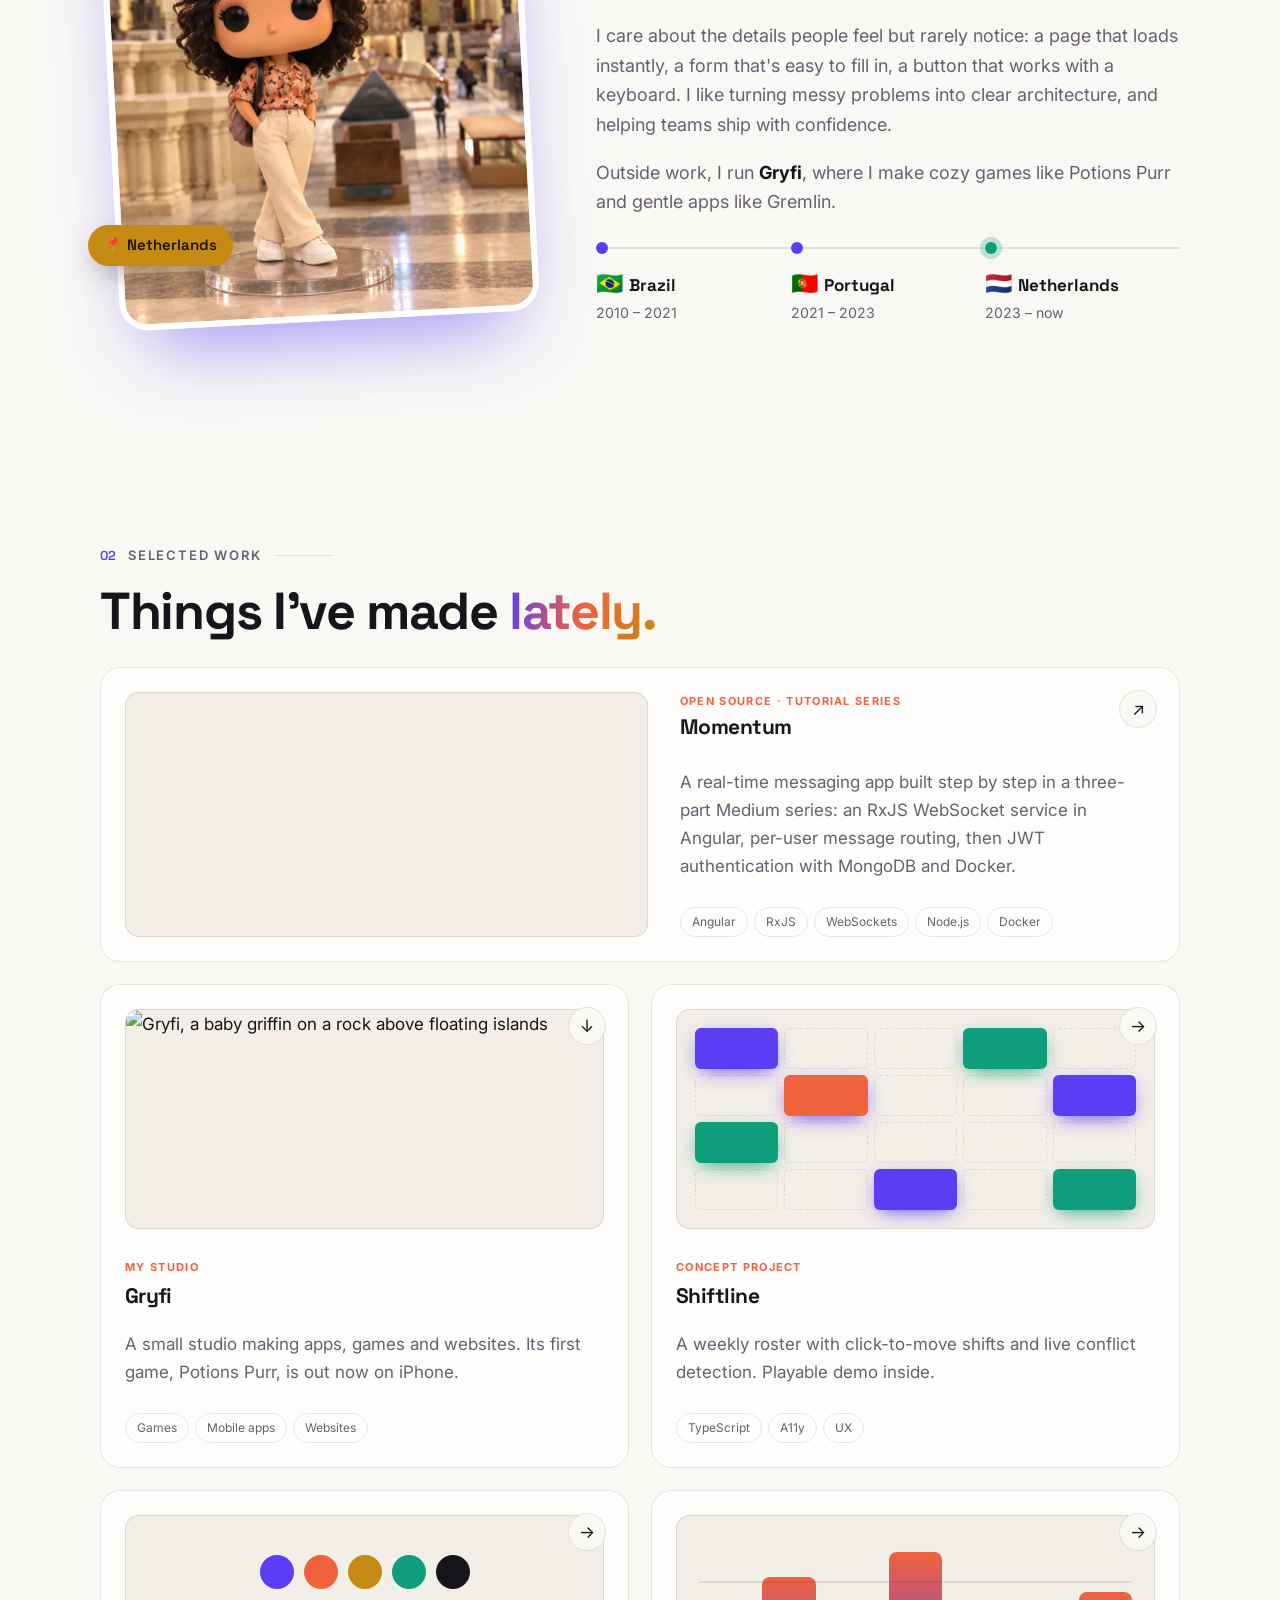
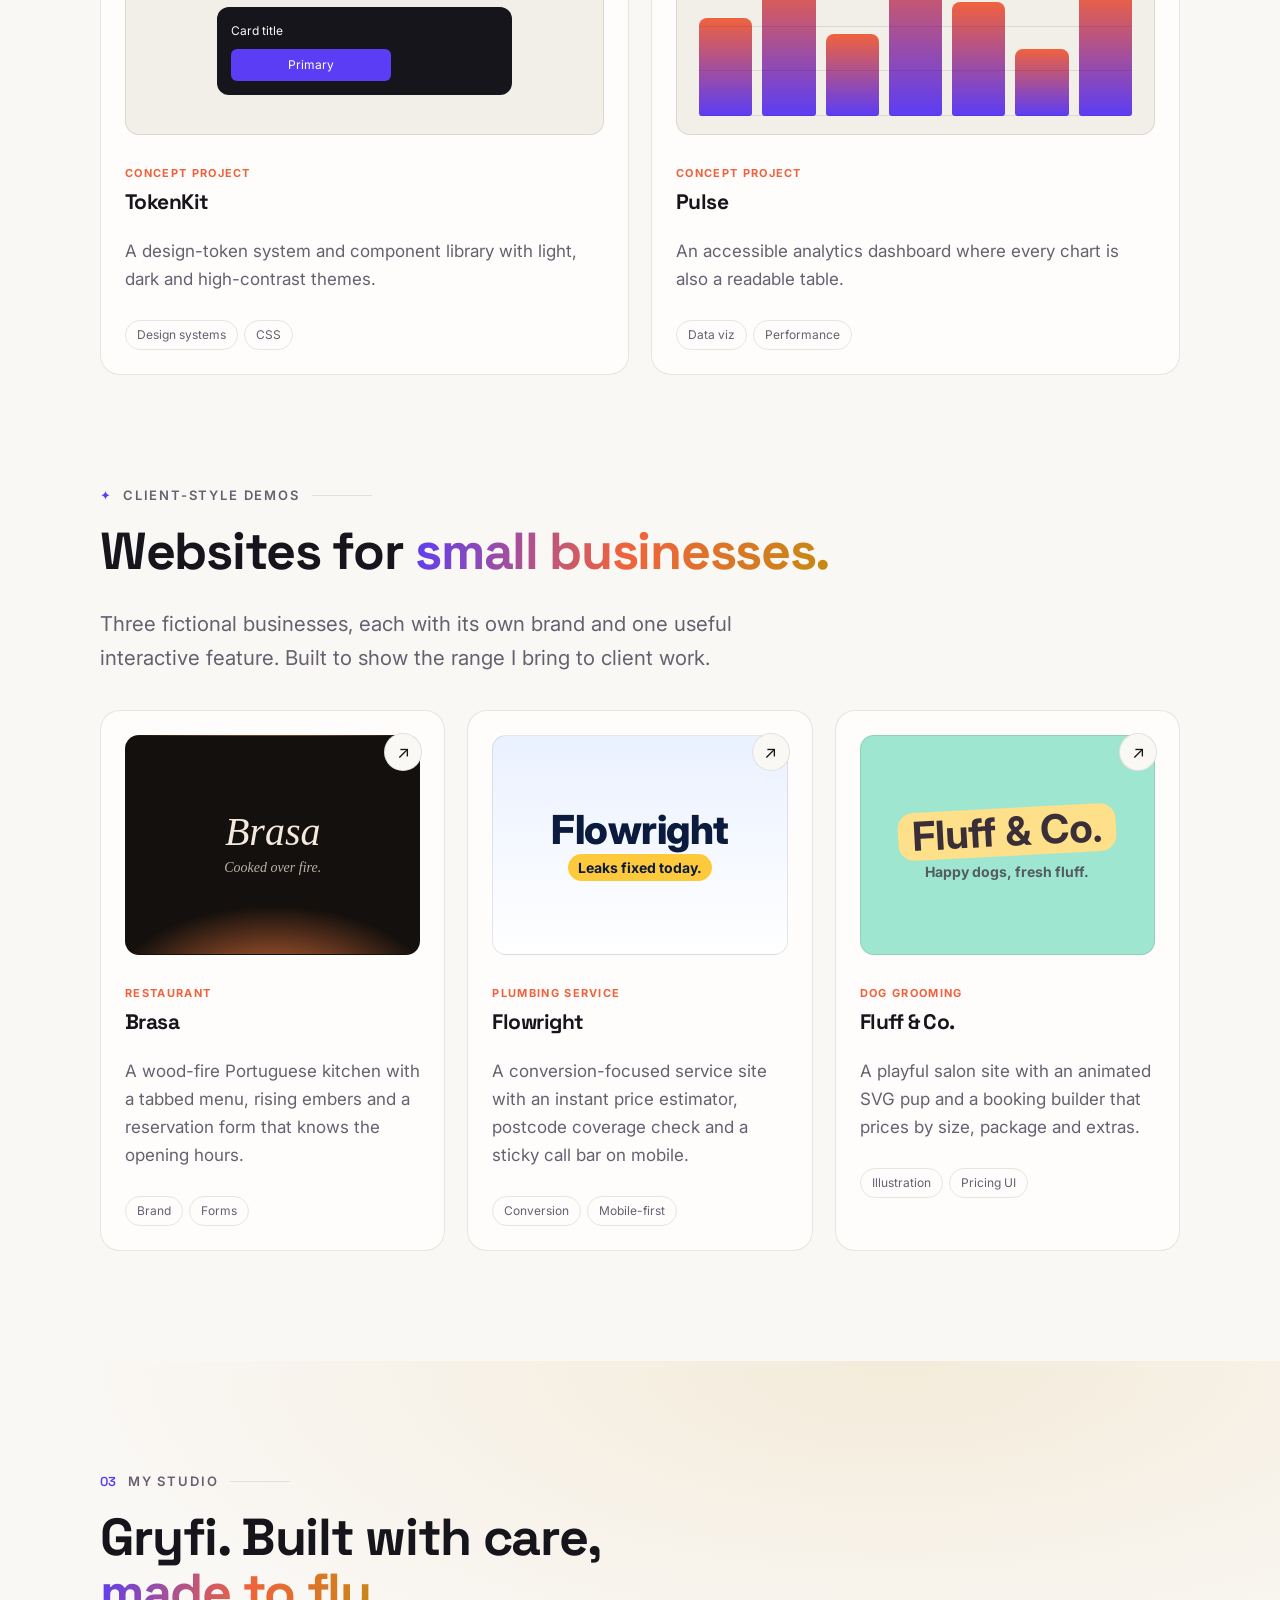
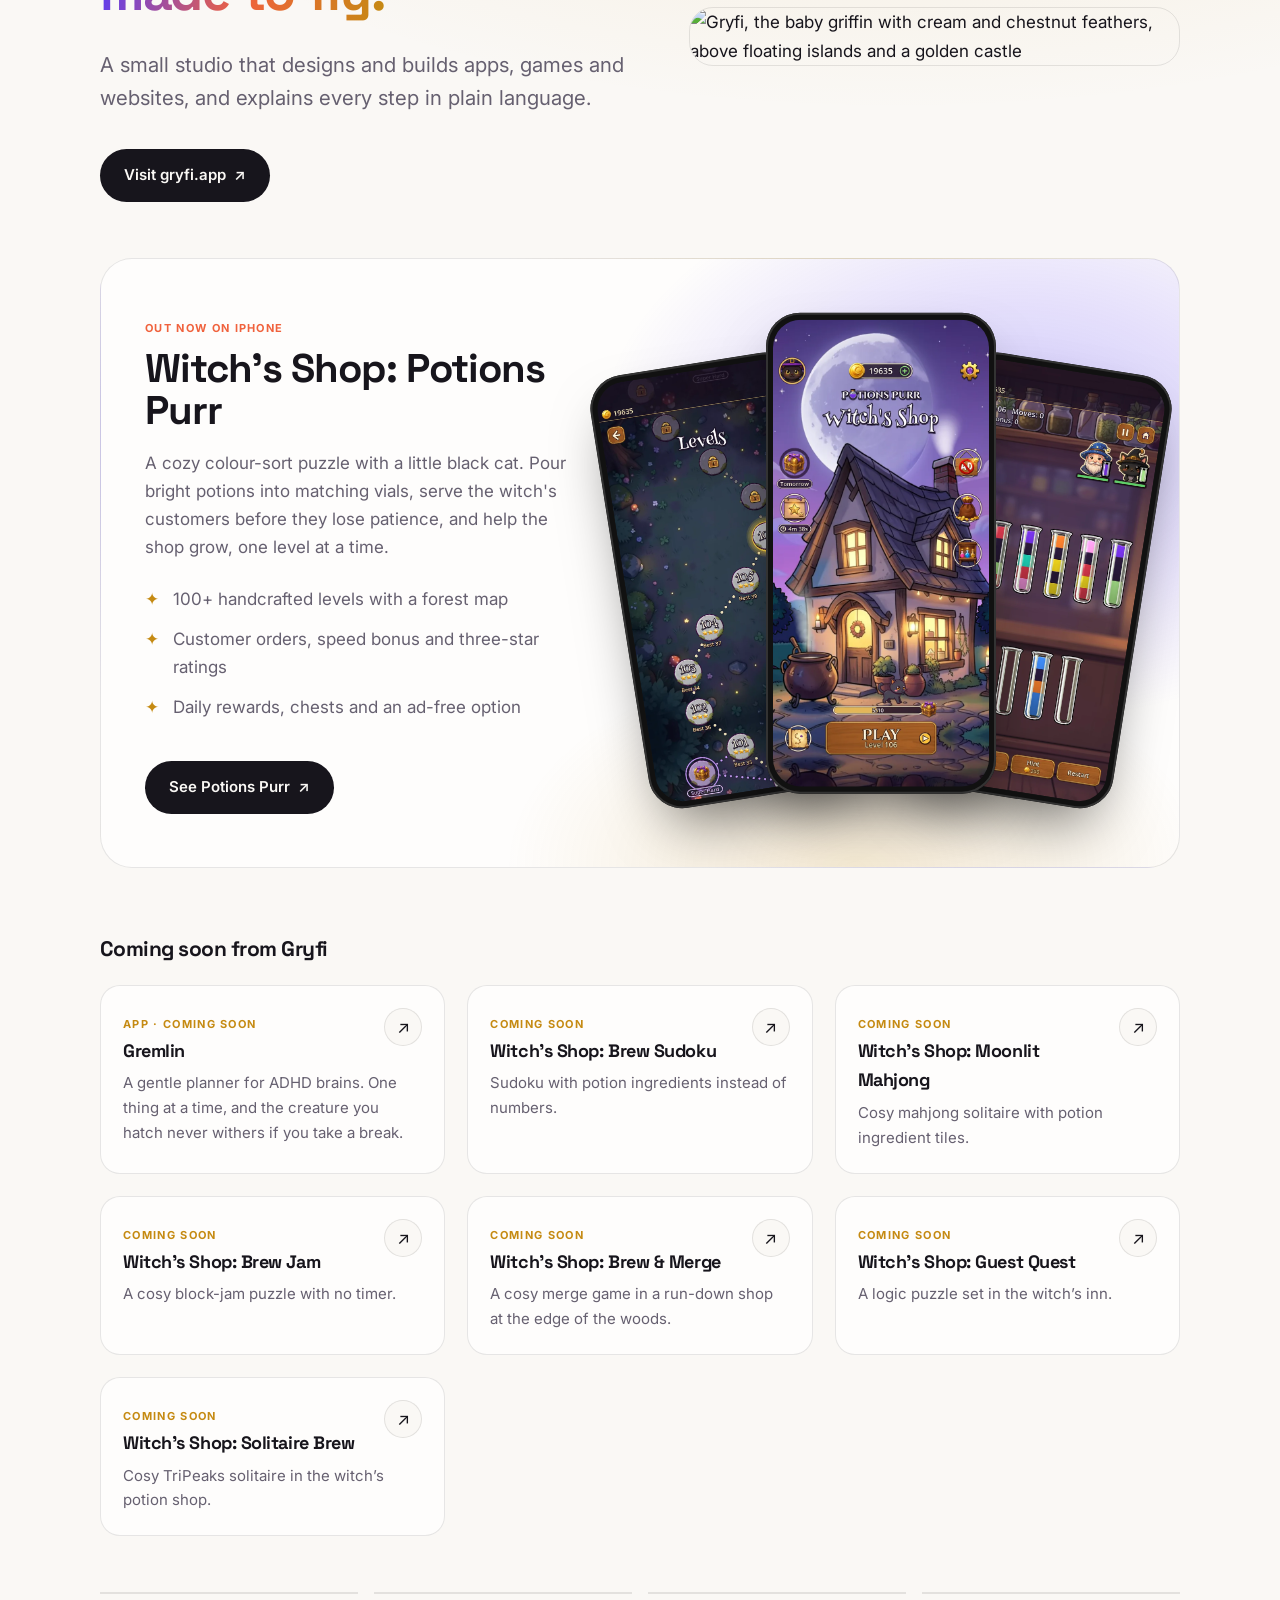
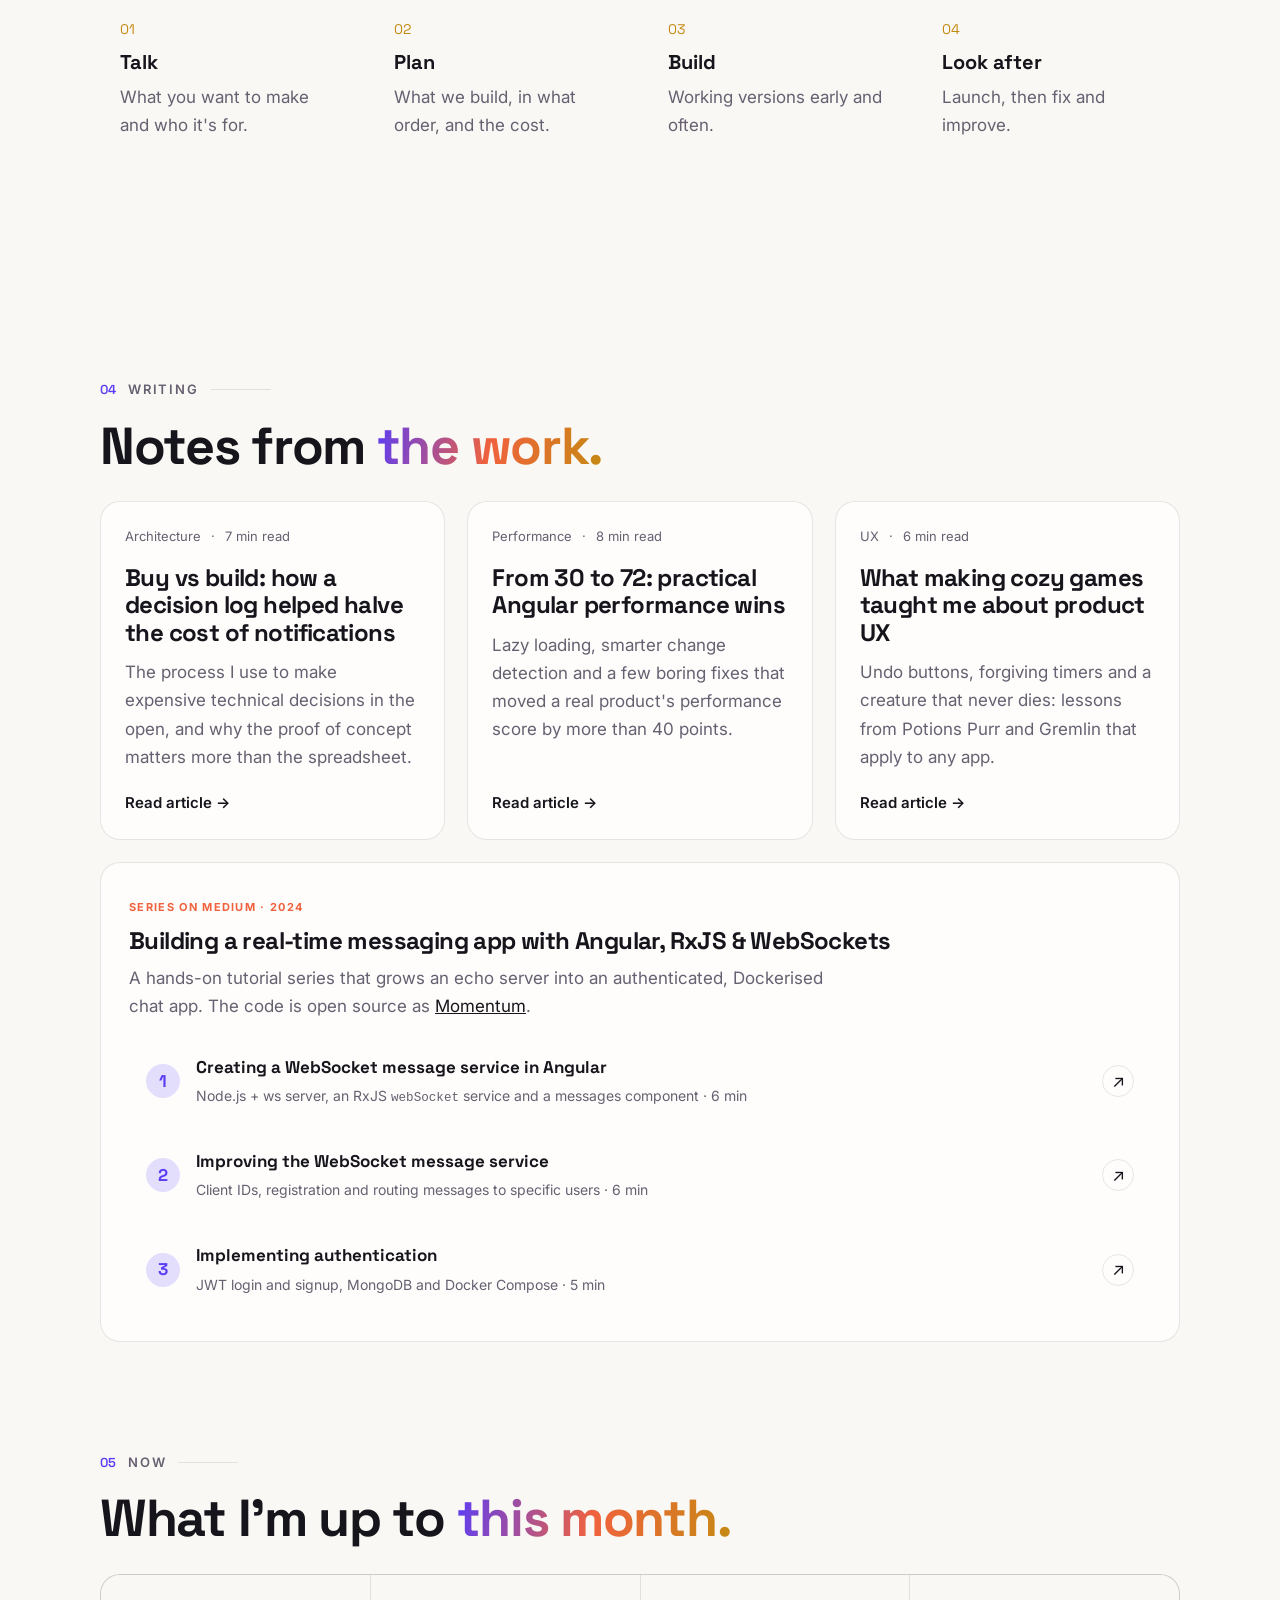
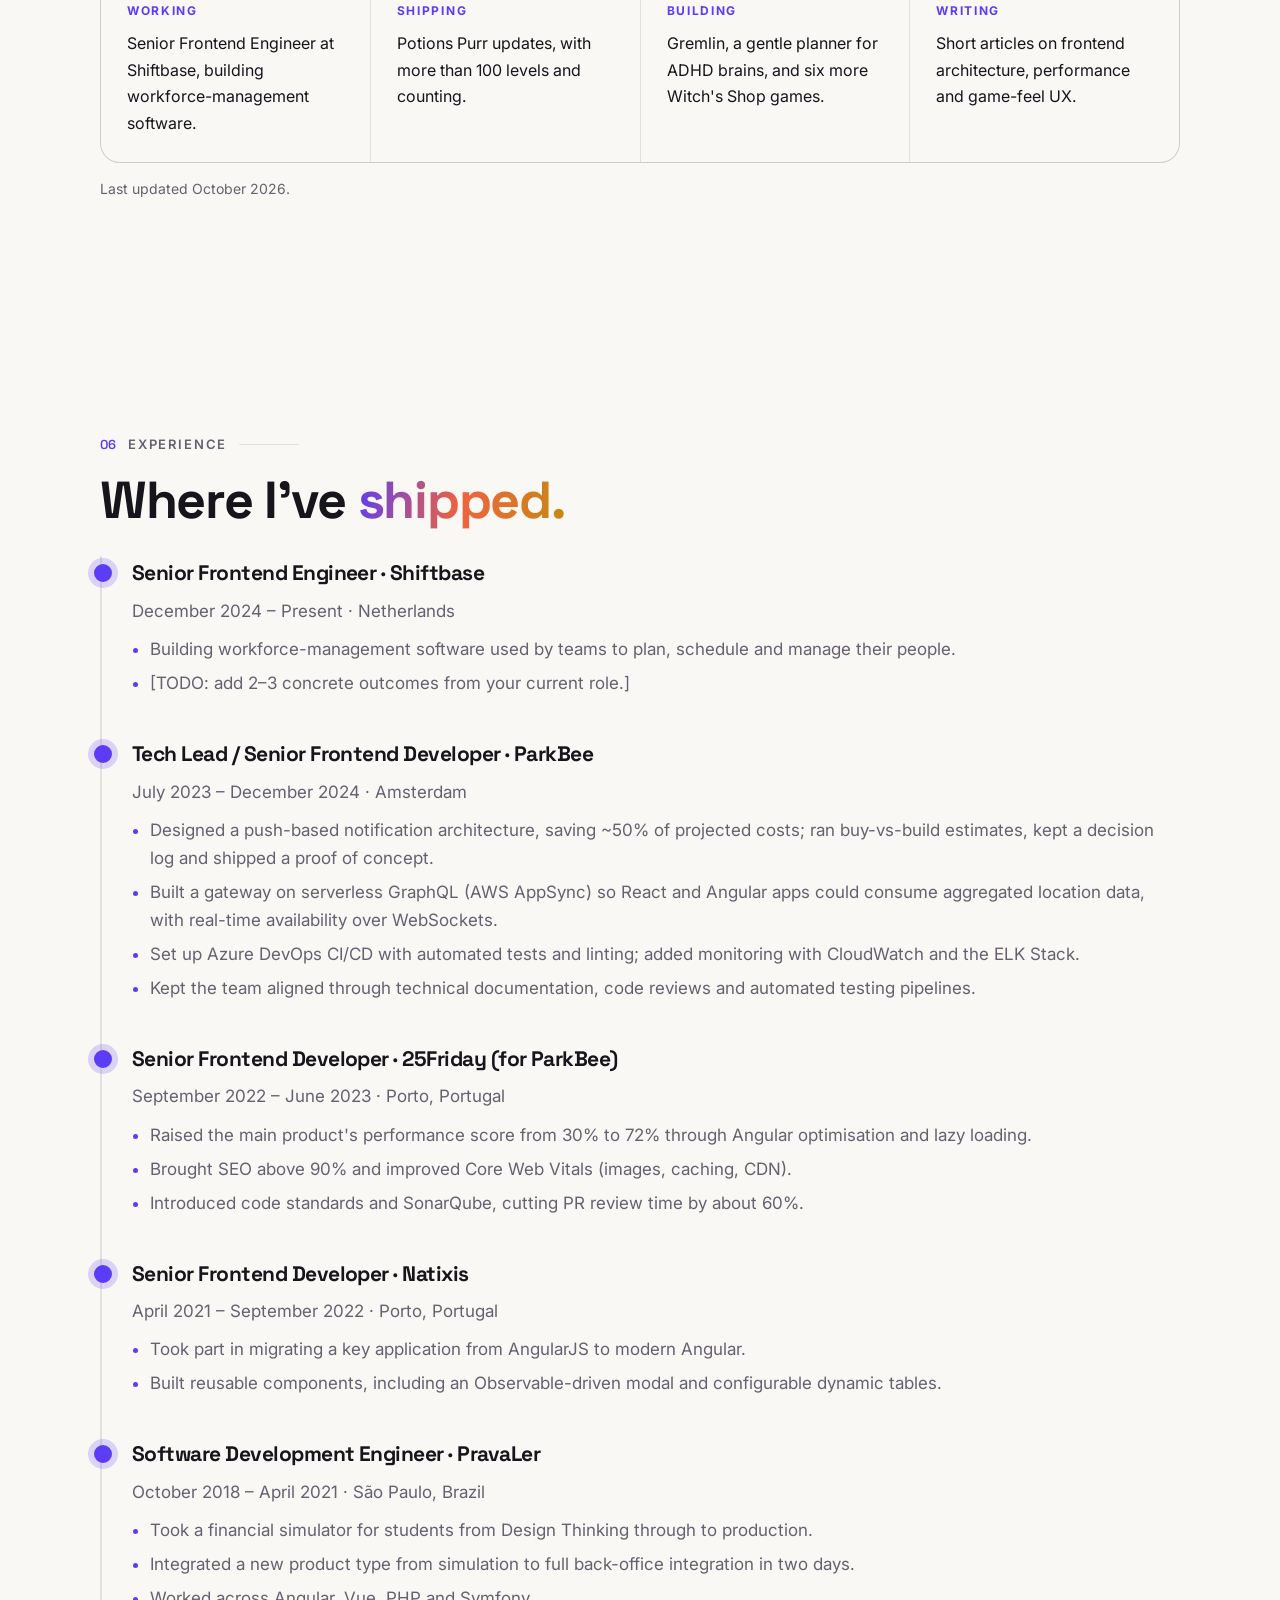
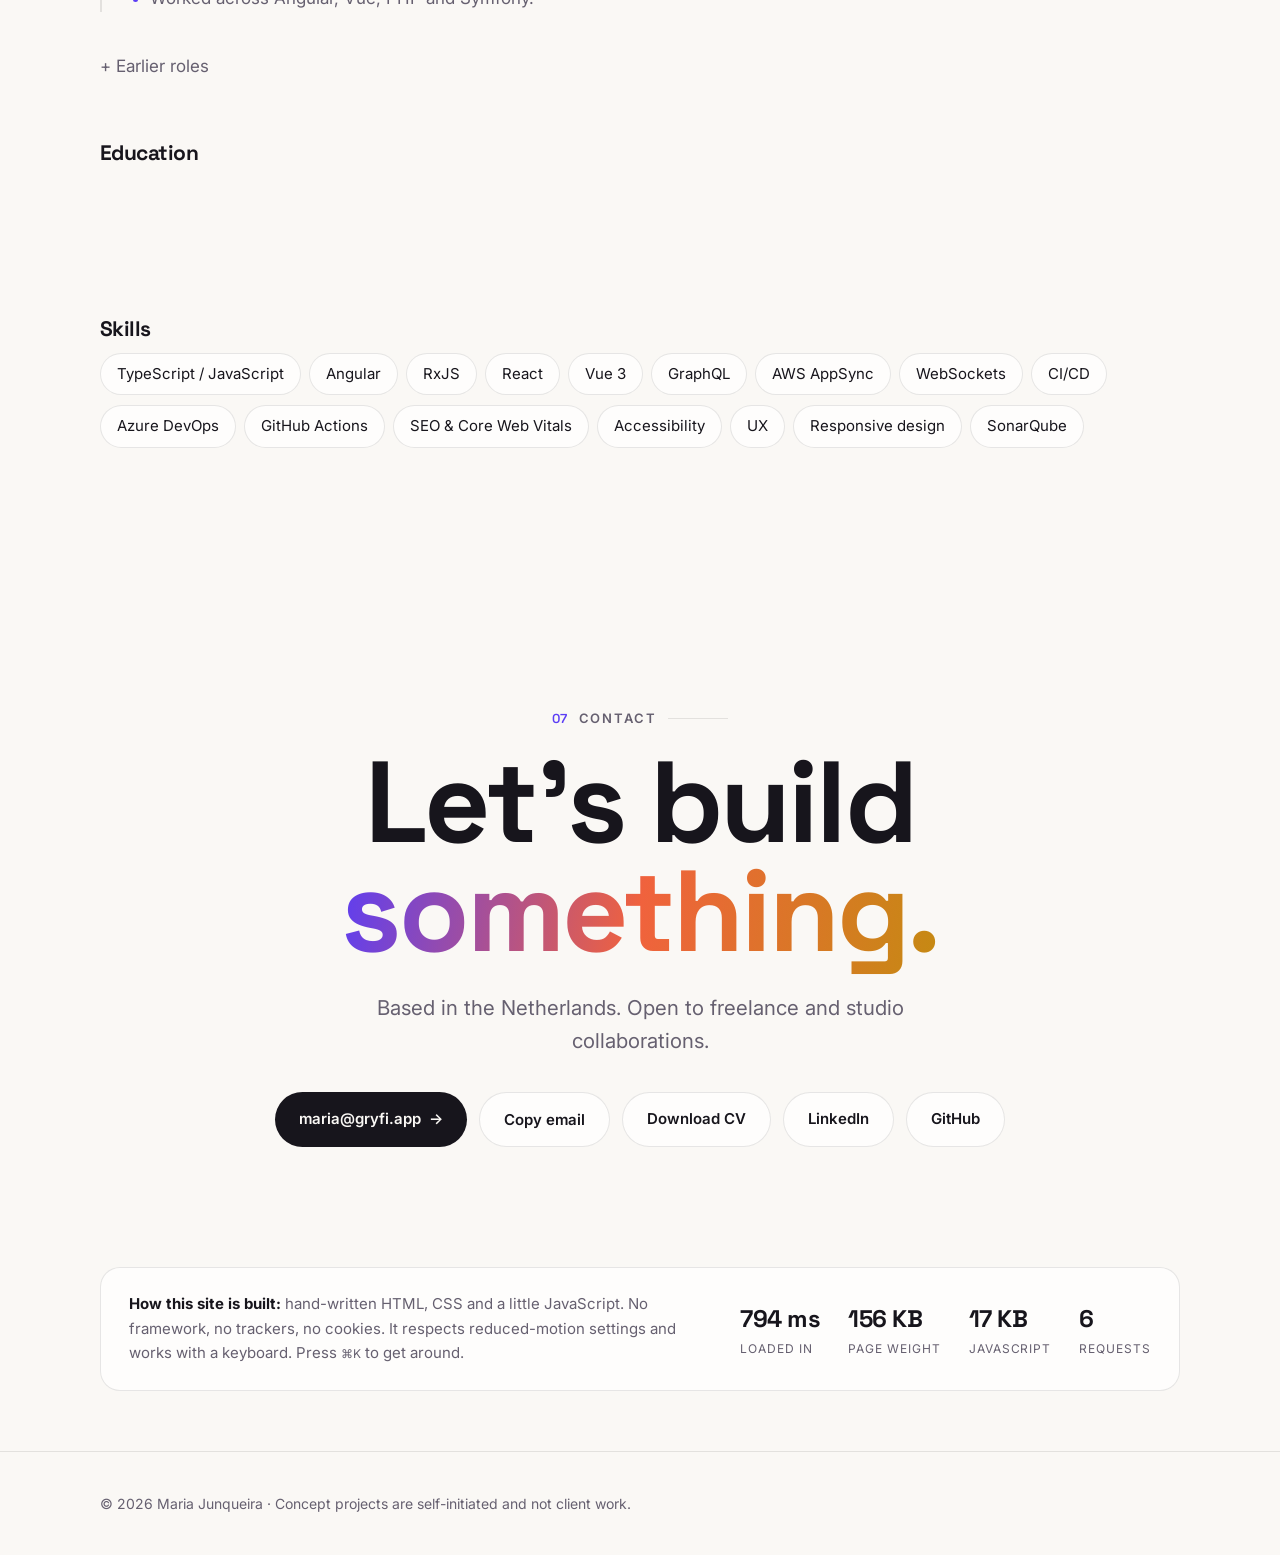
==== commit bcf97747: "Add Medium WebSocket series and Momentum open-source project Co-Authored-By: Claude Opus 5.5 <norepl" ====
--- a/index.html
+++ b/index.html
@@ -6,7 +6,7 @@
 <link rel="preconnect" href="https://fonts.googleapis.com"><link rel="preconnect" href="https://fonts.gstatic.com" crossorigin>
 <link href="https://fonts.googleapis.com/css2?family=Inter:wght@400;500;600&family=Space+Grotesk:wght@500;600;700&display=swap" rel="stylesheet">
 <script>try{var t=localStorage.getItem("theme");if(t)document.documentElement.dataset.theme=t}catch(e){}</script>
-<link rel="stylesheet" href="assets/styles.css?v=8"></head><body data-base="">
+<link rel="stylesheet" href="assets/styles.css?v=9"></head><body data-base="">
 <div class="progress" aria-hidden="true"></div>
 <header class="nav"><div class="wrap"><a class="brand" href="#top">Maria Junqueira</a>
 <nav><a class="hm" href="#about">About</a><a href="#work">Work</a><a class="hm" href="#demos">Demos</a><a class="hm" href="#gryfi">Gryfi</a><a class="hm" href="#writing">Writing</a><a class="hm" href="#experience">Experience</a><a href="#contact">Contact</a><button class="icon-btn" id="k" type="button" aria-label="Open command palette"><kbd>⌘K</kbd></button><button class="icon-btn" id="theme" type="button" aria-label="Toggle theme"></button></nav></div></header>
@@ -62,6 +62,15 @@
   <div class="kicker reveal" data-n="02">Selected work</div>
   <h2 class="reveal">Things I've made <span class="grad">lately.</span></h2>
   <div class="grid work-grid">
+    <a class="card reveal wide" href="https://github.com/MariaJunqueira/momentum">
+      <div class="thumb" aria-hidden="true"><div class="mini-chat">
+        <span class="b in">Hi! Are you online? 👋</span><span class="b out">Yes, connected over WebSockets ⚡</span><span class="b in">Only you can see this message</span><span class="b out typing"><i></i><i></i><i></i></span>
+      </div></div>
+      <span class="go" aria-hidden="true">↗</span>
+      <span class="badge">OPEN SOURCE · TUTORIAL SERIES</span><h3>Momentum</h3>
+      <p class="muted">A real-time messaging app built step by step in a three-part Medium series: an RxJS WebSocket service in Angular, per-user message routing, then JWT authentication with MongoDB and Docker.</p>
+      <div class="tag-row"><span class="tag">Angular</span><span class="tag">RxJS</span><span class="tag">WebSockets</span><span class="tag">Node.js</span><span class="tag">Docker</span></div>
+    </a>
     <a class="card reveal" href="#gryfi">
       <div class="thumb"><img src="https://gryfi.app/_astro/logo-hero-lockup-1024.DGI3WZ8i.webp" alt="Gryfi, a baby griffin on a rock above floating islands" loading="lazy"></div>
       <span class="go" aria-hidden="true">↓</span>
@@ -167,6 +176,17 @@
     <a class="card post reveal" style="--d:1" href="blog/angular-performance.html"><div class="meta-line"><span>Performance</span><span>·</span><span>8 min read</span></div><h3>From 30 to 72: practical Angular performance wins</h3><p class="muted">Lazy loading, smarter change detection and a few boring fixes that moved a real product's performance score by more than 40 points.</p><span class="read">Read article</span></a>
     <a class="card post reveal" style="--d:2" href="blog/cozy-games-ux.html"><div class="meta-line"><span>UX</span><span>·</span><span>6 min read</span></div><h3>What making cozy games taught me about product UX</h3><p class="muted">Undo buttons, forgiving timers and a creature that never dies: lessons from Potions Purr and Gremlin that apply to any app.</p><span class="read">Read article</span></a>
   </div>
+  <div class="series reveal">
+    <div class="series-head">
+      <div><span class="badge">SERIES ON MEDIUM · 2024</span><h3>Building a real-time messaging app with Angular, RxJS &amp; WebSockets</h3>
+      <p class="muted">A hands-on tutorial series that grows an echo server into an authenticated, Dockerised chat app. The code is open source as <a href="https://github.com/MariaJunqueira/momentum">Momentum</a>.</p></div>
+    </div>
+    <ol class="series-list">
+      <li><a href="https://medium.com/@mariajunqueira/part-1-creating-a-websocket-message-service-in-angular-9a9c80911c33"><span class="num">1</span><span><b>Creating a WebSocket message service in Angular</b><small>Node.js + ws server, an RxJS <code>webSocket</code> service and a messages component · 6 min</small></span><span class="go" aria-hidden="true">↗</span></a></li>
+      <li><a href="https://medium.com/@mariajunqueira/part-2-improving-the-websocket-message-service-in-angular-b39340298841"><span class="num">2</span><span><b>Improving the WebSocket message service</b><small>Client IDs, registration and routing messages to specific users · 6 min</small></span><span class="go" aria-hidden="true">↗</span></a></li>
+      <li><a href="https://medium.com/p/c4dd704ef16e"><span class="num">3</span><span><b>Implementing authentication</b><small>JWT login and signup, MongoDB and Docker Compose · 5 min</small></span><span class="go" aria-hidden="true">↗</span></a></li>
+    </ol>
+  </div>
 </div></section>
 
 <section id="now" style="padding-top:0"><div class="wrap">
@@ -220,5 +240,5 @@
 </div></div>
 </main>
 <footer><div class="wrap">© 2026 Maria Junqueira · Concept projects are self-initiated and not client work.</div></footer>
-<script src="assets/main.js?v=8" defer></script>
+<script src="assets/main.js?v=9" defer></script>
 </body></html>
--- a/assets/styles.css
+++ b/assets/styles.css
@@ -140,6 +140,41 @@
 .in .mini-bars i,.card:hover .mini-bars i{transform:none}
 .mini-bars::before{content:"";position:absolute;inset:0;background:repeating-linear-gradient(to top,var(--line) 0 1px,transparent 1px 25%)}
 
+/* momentum card */
+.work-grid .wide{grid-column:1/-1;display:grid;grid-template-columns:1.1fr 1fr;column-gap:32px;align-content:center}
+.work-grid .wide .thumb{grid-row:1/span 5;margin:0;height:100%;min-height:240px}
+.work-grid .wide>:not(.thumb):not(.go){grid-column:2}
+.work-grid .wide .badge{align-self:end}
+.work-grid .wide .tag-row{grid-column:2}
+@media (max-width:760px){.work-grid .wide{display:block}.work-grid .wide .thumb{height:220px;margin-bottom:22px}}
+.mini-chat{position:absolute;inset:18px;display:flex;flex-direction:column;justify-content:center;gap:10px;font-size:13px}
+.mini-chat .b{max-width:75%;padding:9px 14px;border-radius:16px;opacity:0;transform:translateY(10px);animation:chatIn 6s infinite}
+.mini-chat .in{align-self:flex-start;background:var(--card-hover);border:1px solid var(--line);border-bottom-left-radius:4px}
+.mini-chat .out{align-self:flex-end;background:var(--accent);color:#fff;border-bottom-right-radius:4px}
+.mini-chat .b:nth-child(2){animation-delay:.6s}.mini-chat .b:nth-child(3){animation-delay:1.2s}.mini-chat .b:nth-child(4){animation-delay:1.8s}
+@keyframes chatIn{0%{opacity:0;transform:translateY(10px)}8%,85%{opacity:1;transform:none}95%,100%{opacity:0}}
+.typing{display:flex;gap:4px;padding:12px 14px!important}
+.typing i{width:6px;height:6px;border-radius:50%;background:#fff;animation:dot 1s infinite}
+.typing i:nth-child(2){animation-delay:.15s}.typing i:nth-child(3){animation-delay:.3s}
+@keyframes dot{50%{transform:translateY(-4px);opacity:.5}}
+
+/* medium series */
+.series{margin-top:22px;border:1px solid var(--line);border-radius:var(--radius);padding:28px;background:var(--card)}
+.series h3{font-size:24px;line-height:1.2;margin:8px 0 8px}
+.series-head p{margin:0 0 18px;max-width:720px}
+.series-head a{color:var(--fg)}
+.series-list{list-style:none;margin:0;padding:0;display:grid;gap:8px}
+.series-list a{display:grid;grid-template-columns:auto 1fr auto;gap:16px;align-items:center;padding:14px 16px;border-radius:14px;text-decoration:none;border:1px solid transparent;transition:background .2s,border-color .2s}
+.series-list a:hover{background:var(--card-hover);border-color:var(--line)}
+.series-list .num{width:34px;height:34px;border-radius:50%;display:grid;place-items:center;font-family:var(--display);font-weight:700;background:color-mix(in srgb,var(--accent) 16%,transparent);color:var(--accent)}
+.series-list b{display:block;font-family:var(--display);font-size:17px}
+.series-list small{color:var(--muted);font-size:14px}
+.series-list .go{position:static;width:32px;height:32px;border:1px solid var(--line);border-radius:50%;display:grid;place-items:center;background:none}
+.series-list a:hover .go{background:var(--fg);color:var(--bg)}
+.series code{font-size:.9em;font-family:ui-monospace,Menlo,monospace}
+
+@media (max-width:560px){.series{padding:20px 14px}.series-list a{grid-template-columns:auto 1fr;gap:12px;padding:12px 6px}.series-list .go{display:none}}
+
 /* demo thumbs */
 .demo-grid{grid-template-columns:repeat(3,1fr)}
 @media (max-width:900px){.demo-grid{grid-template-columns:1fr}}
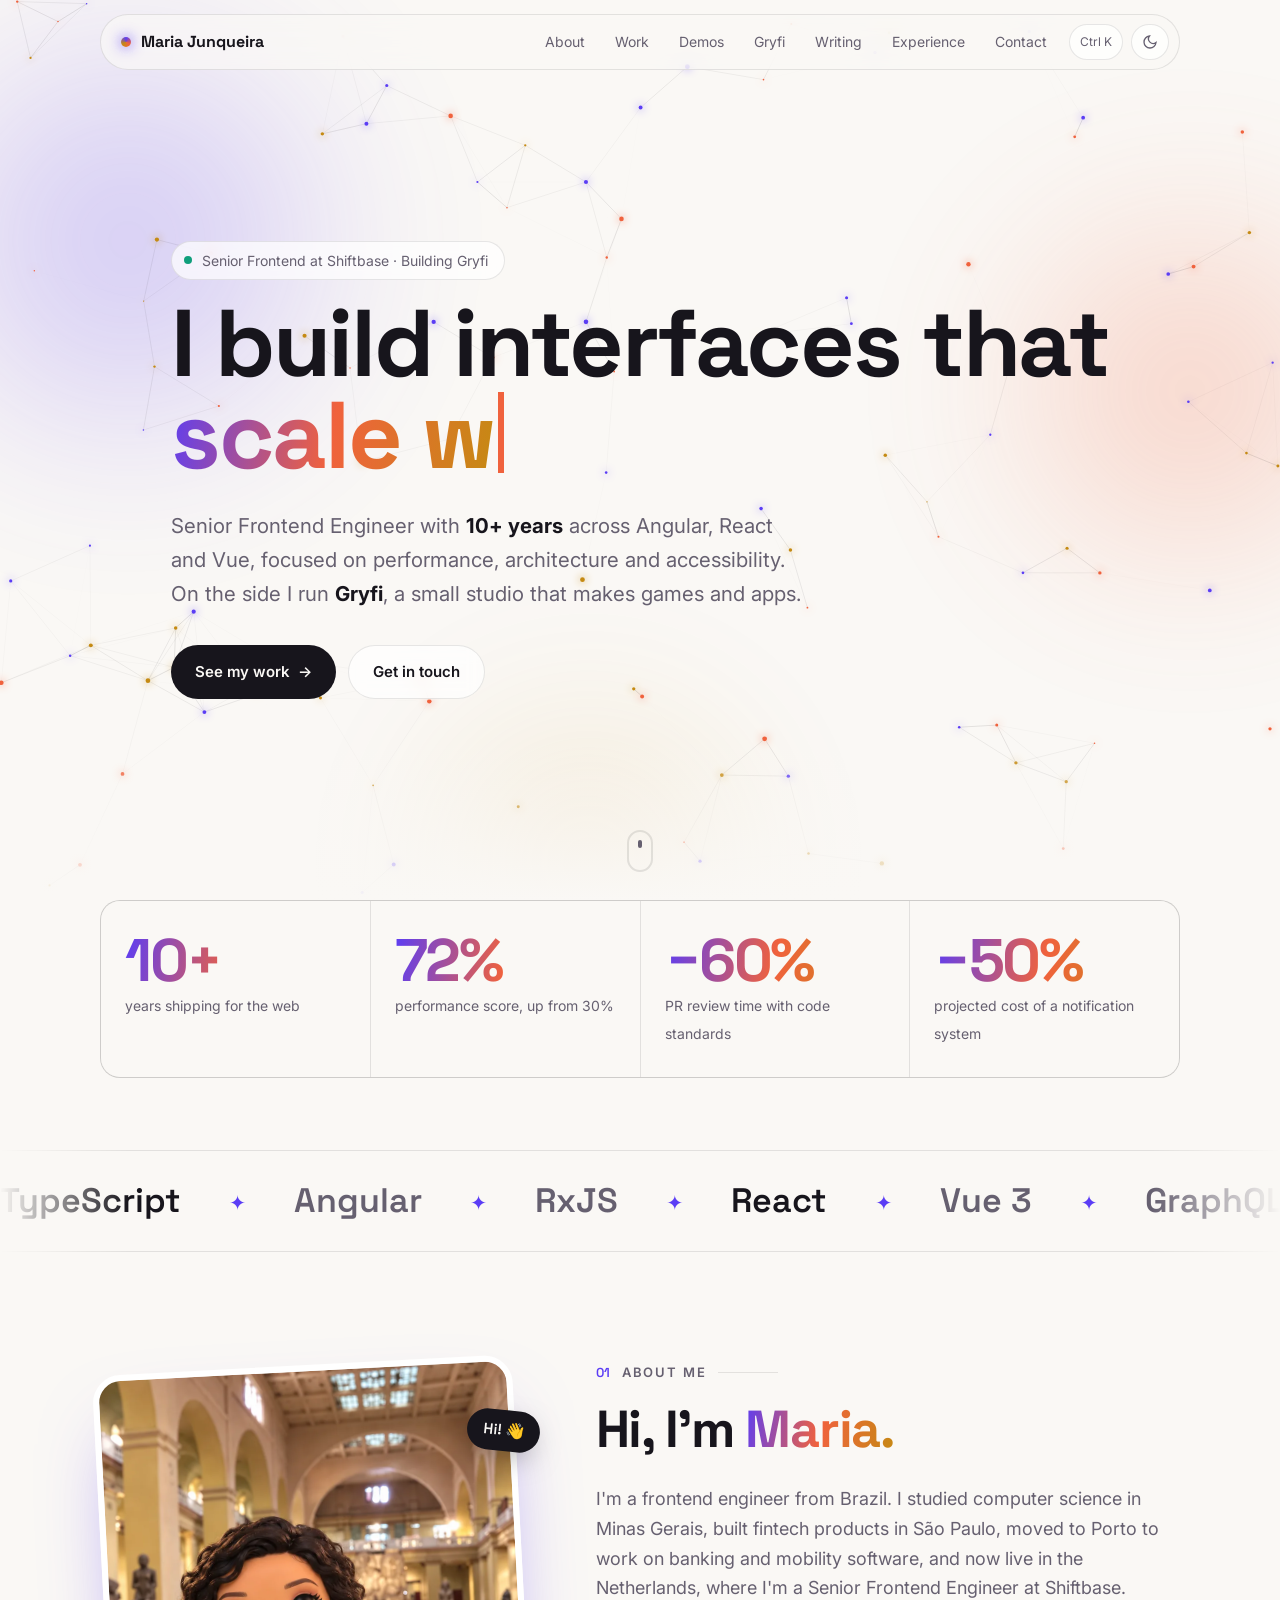
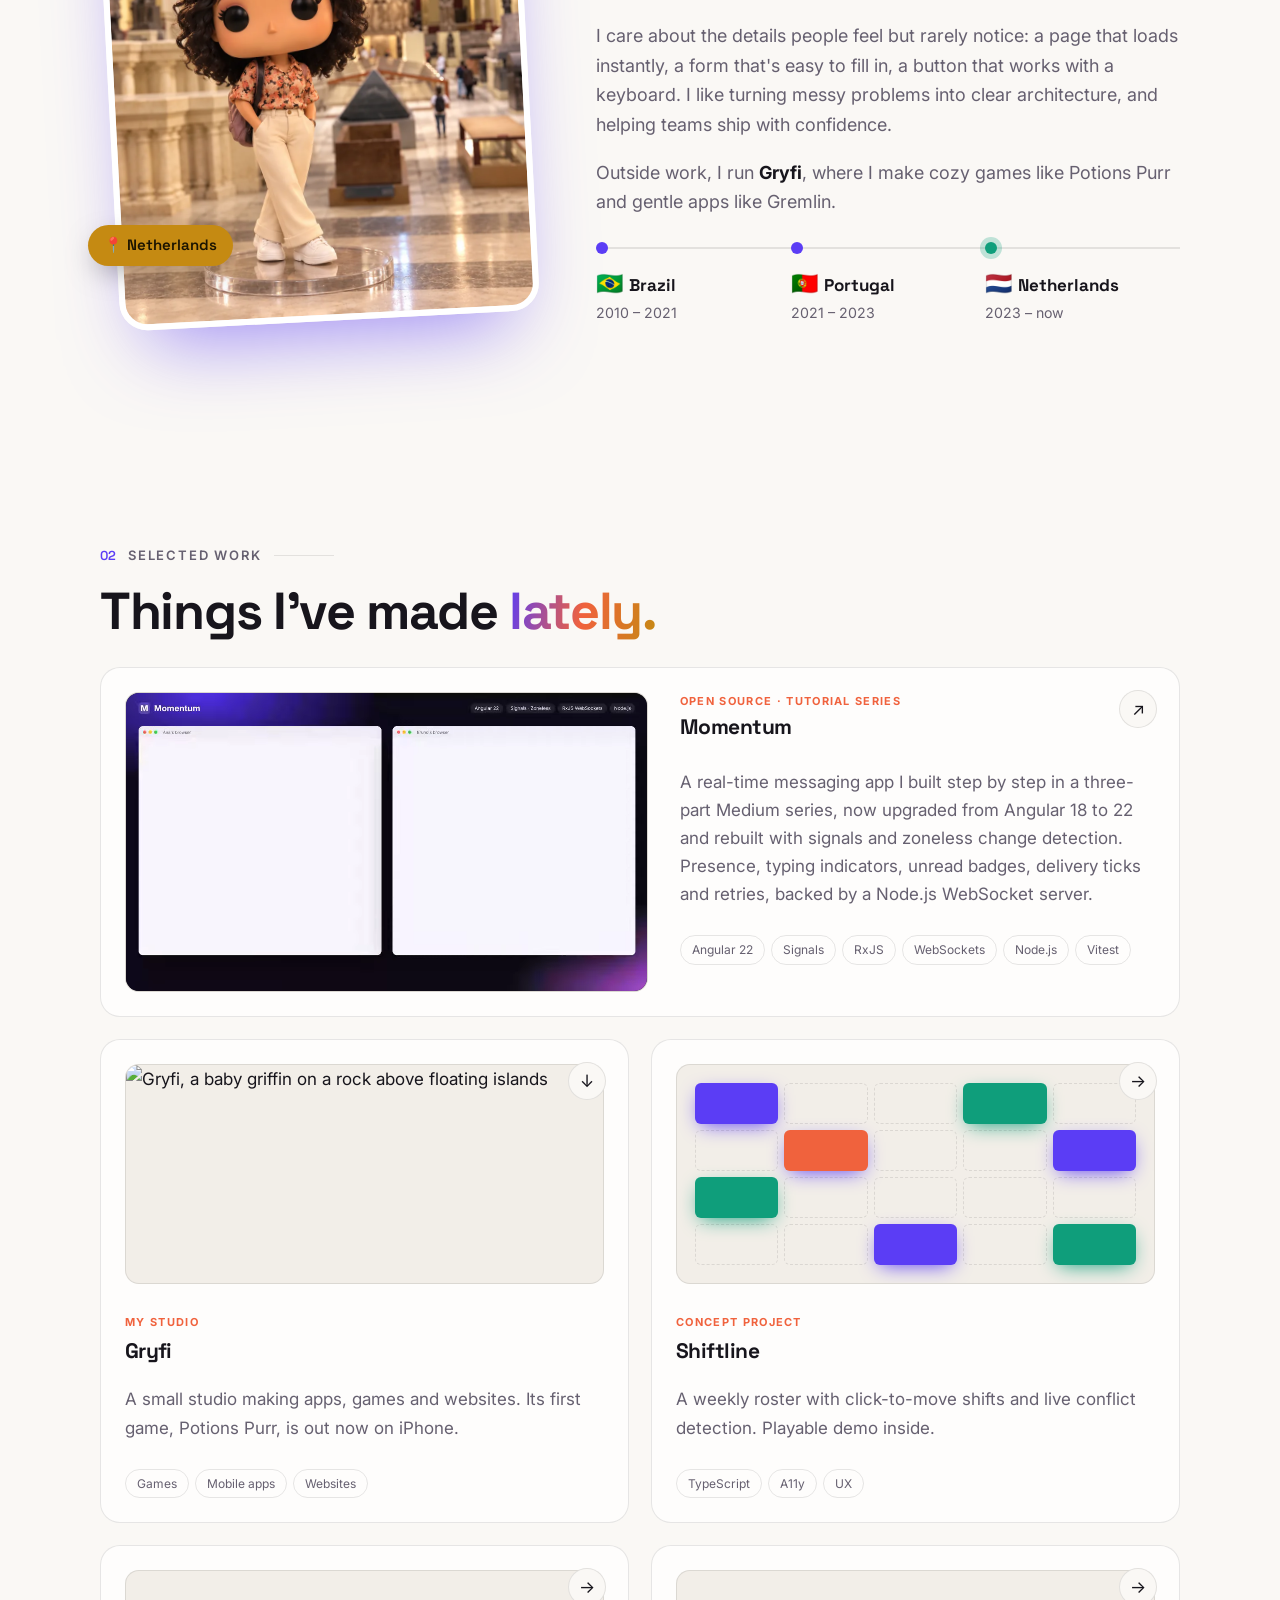
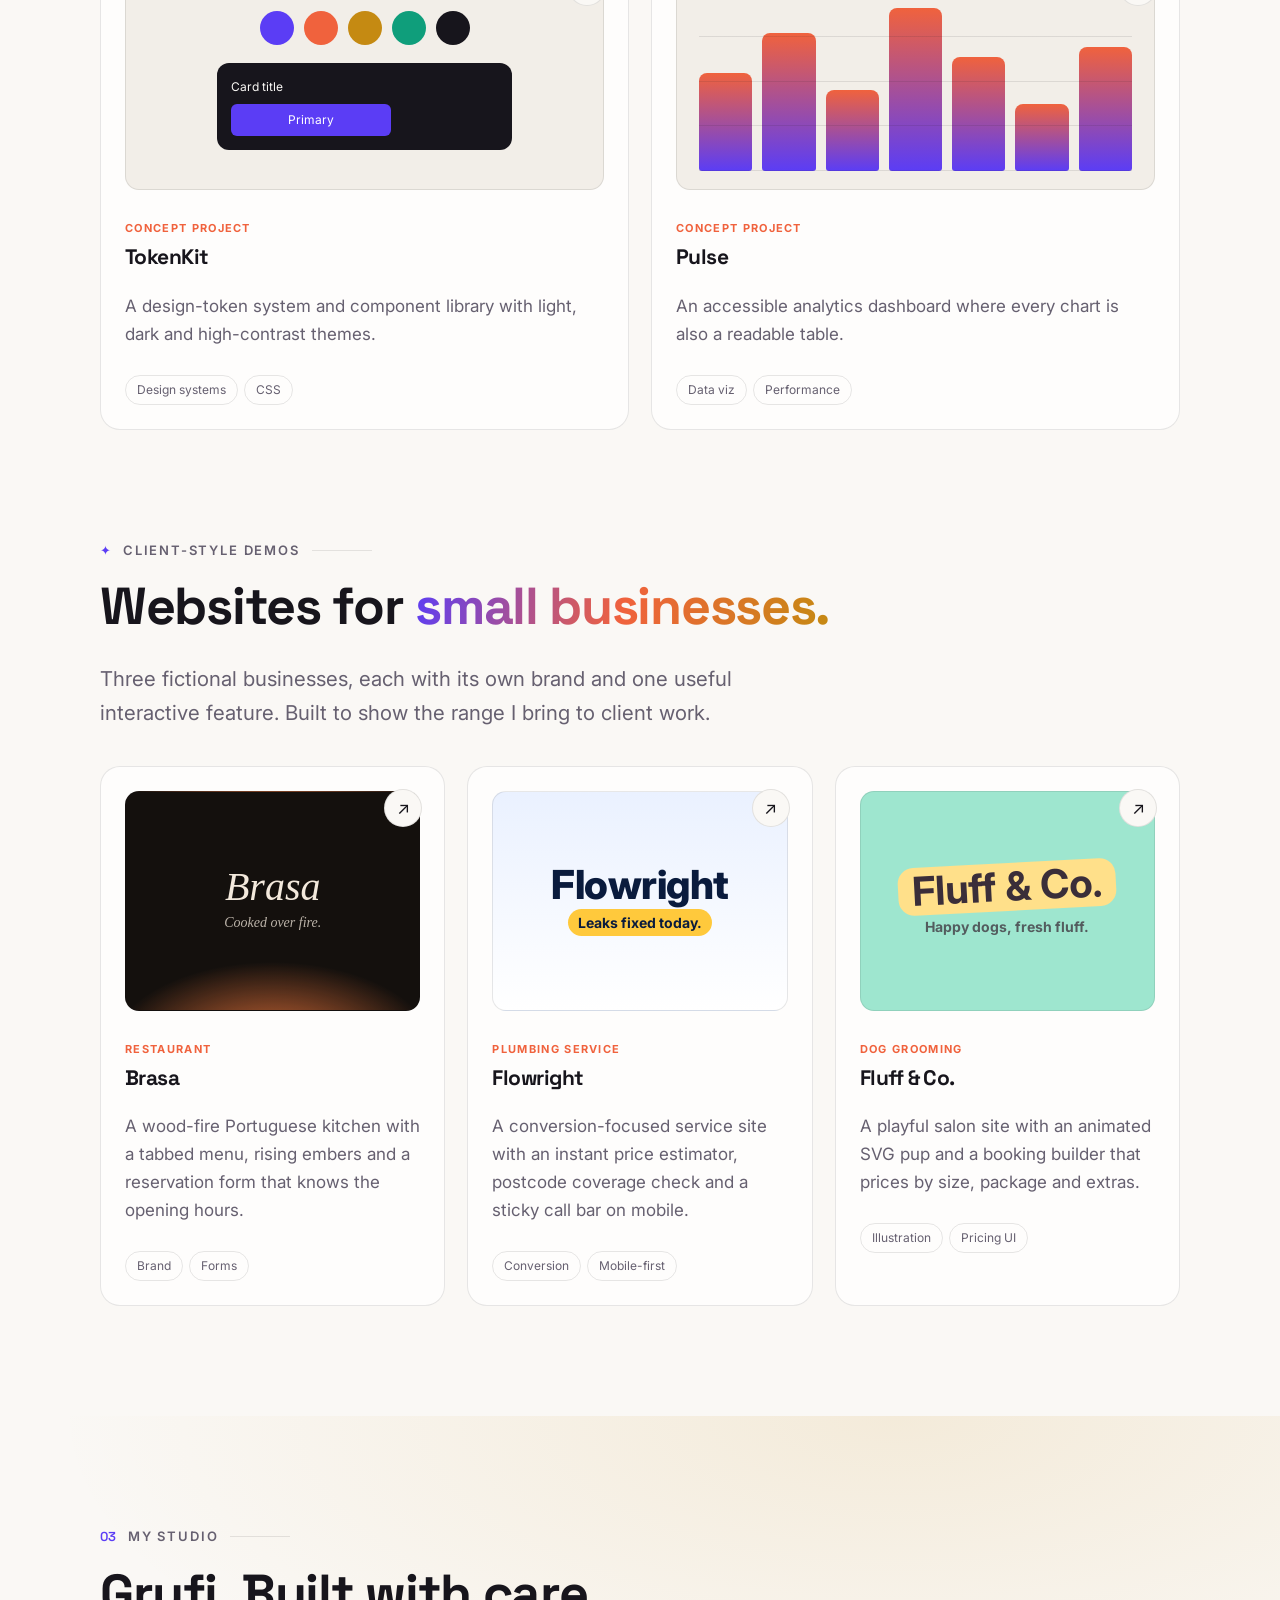
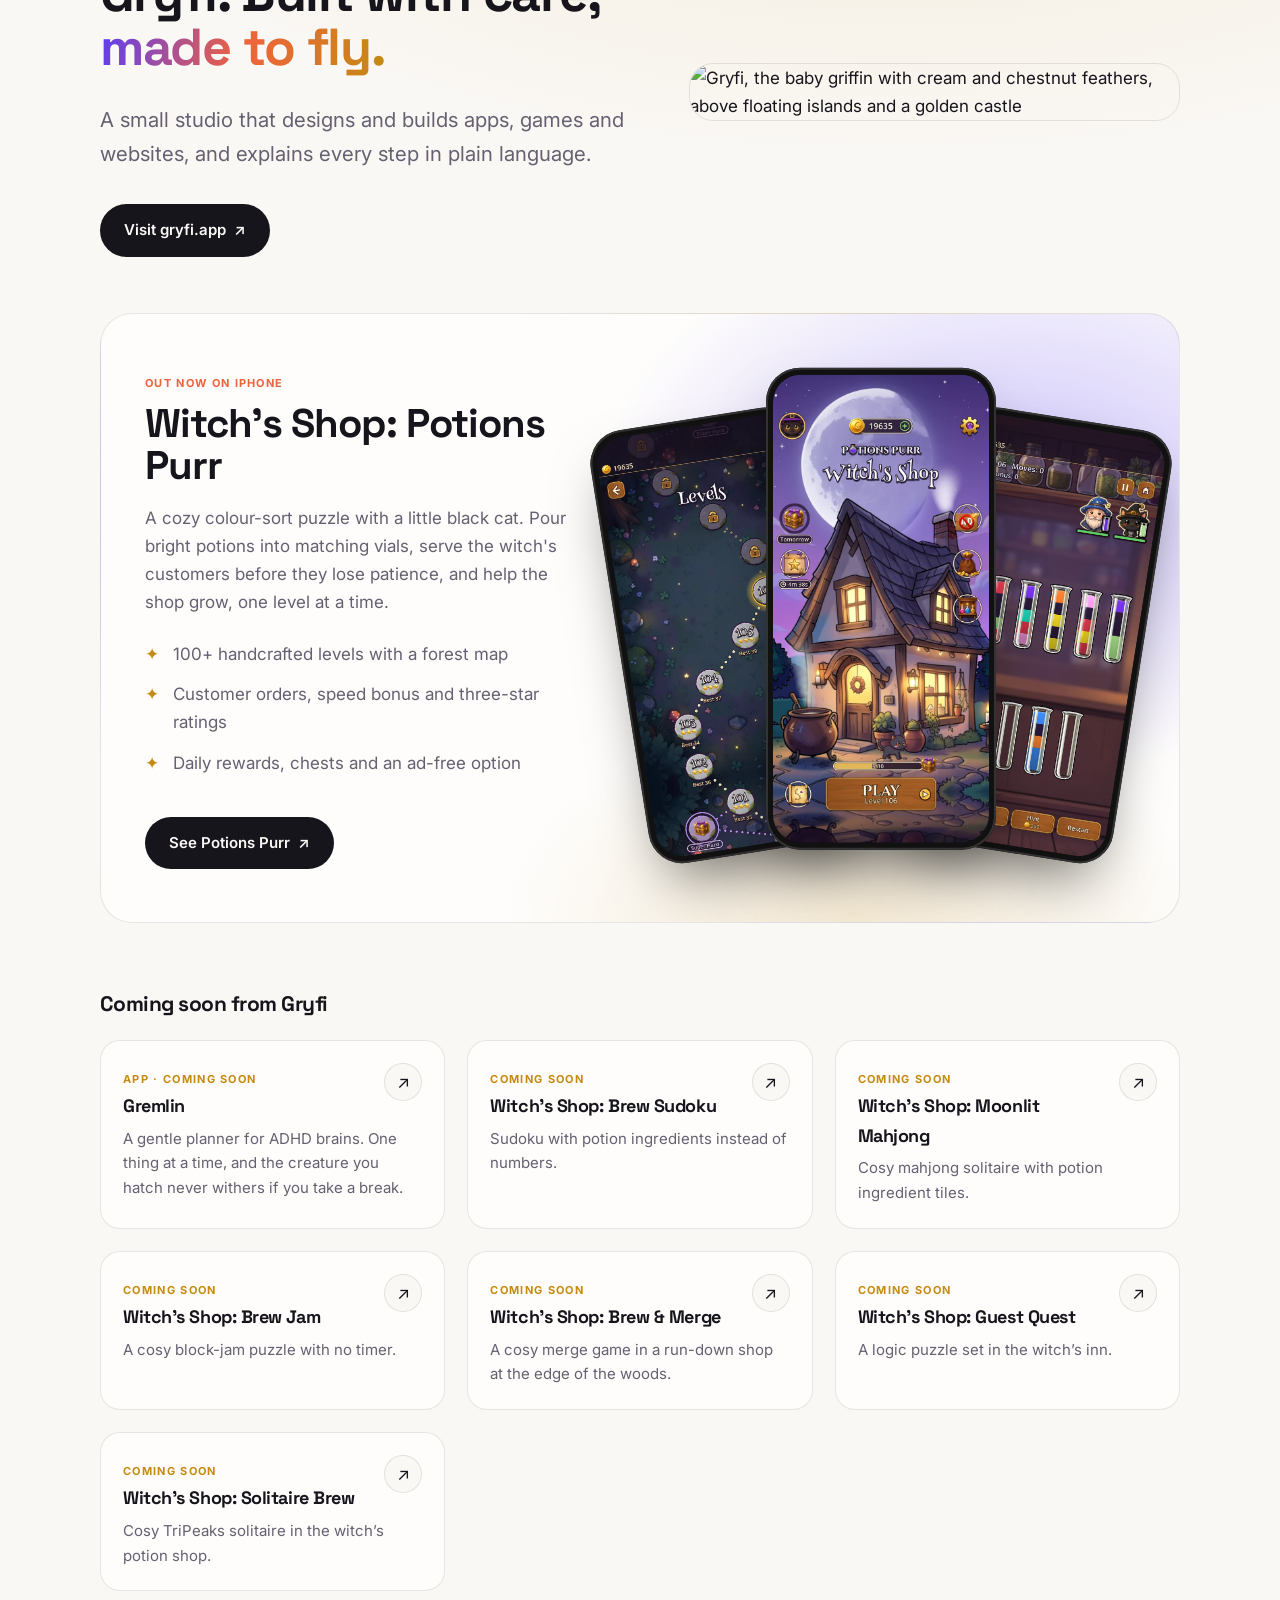
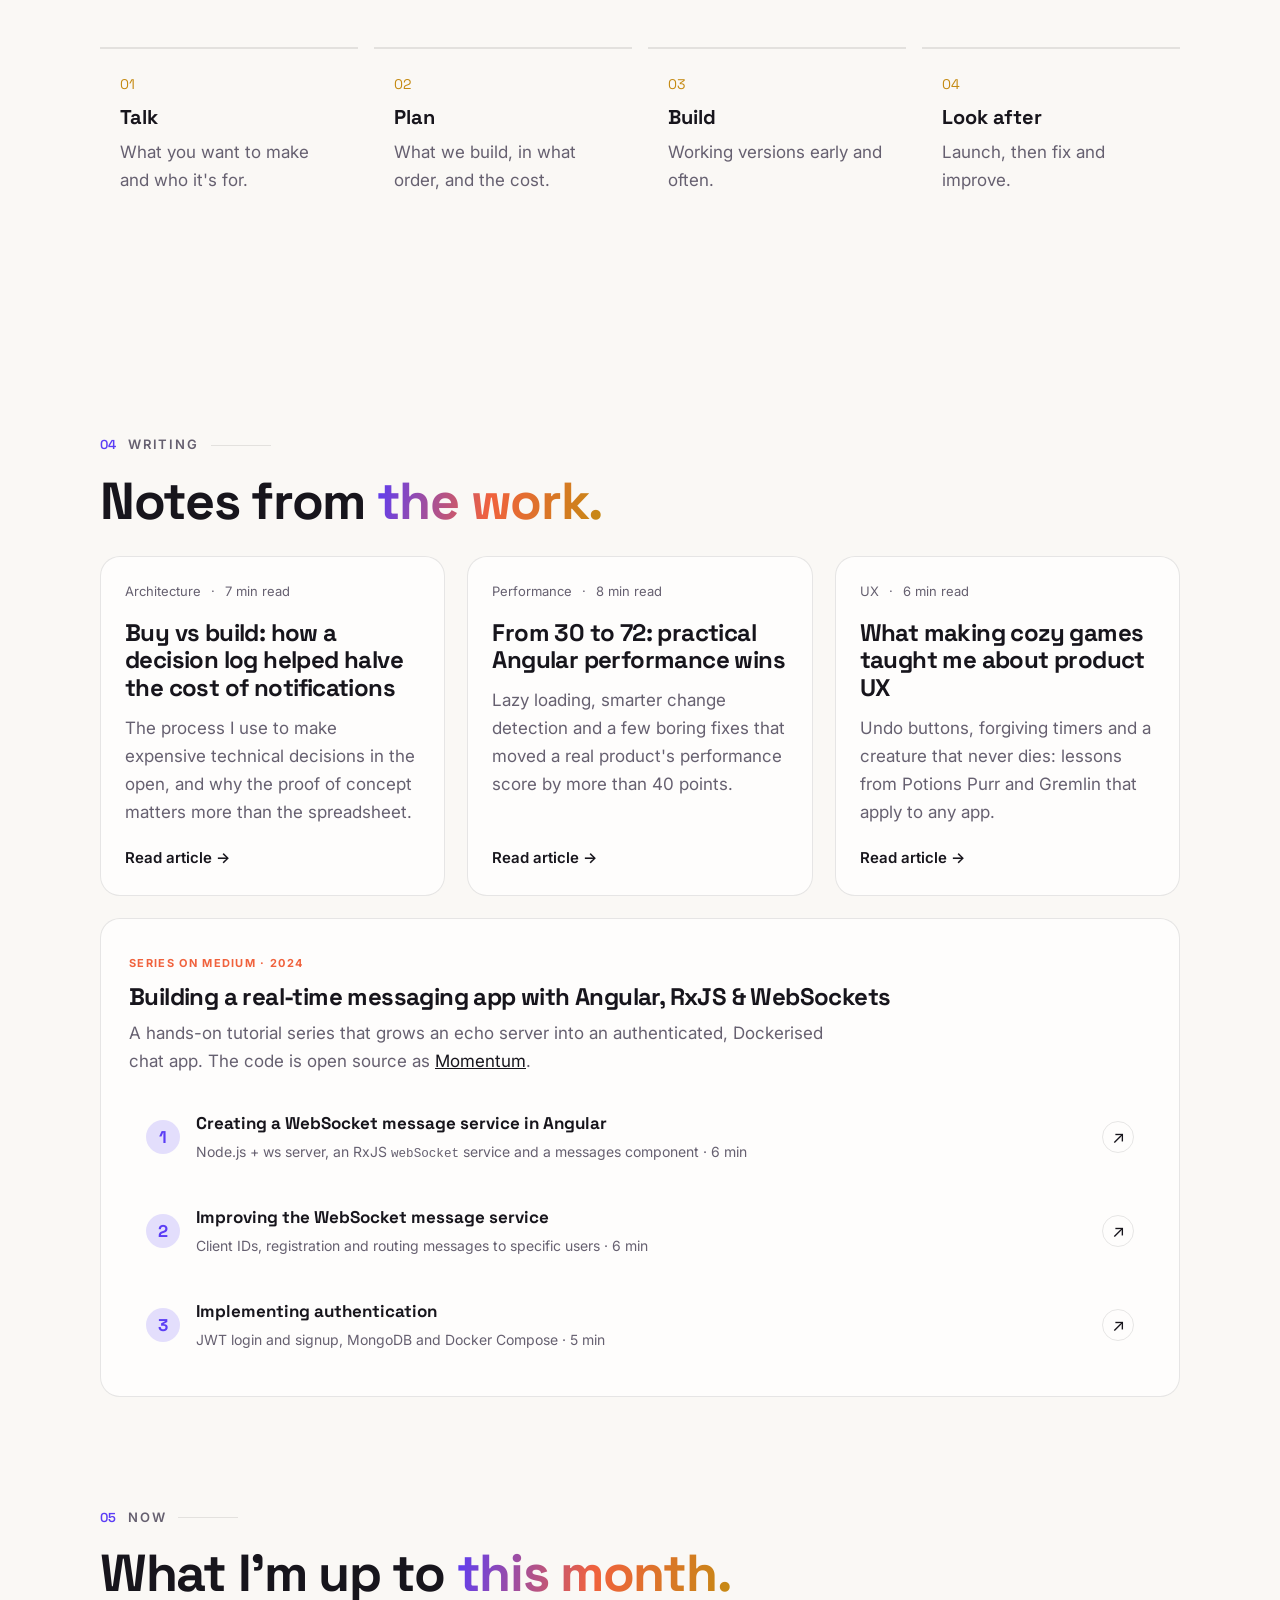
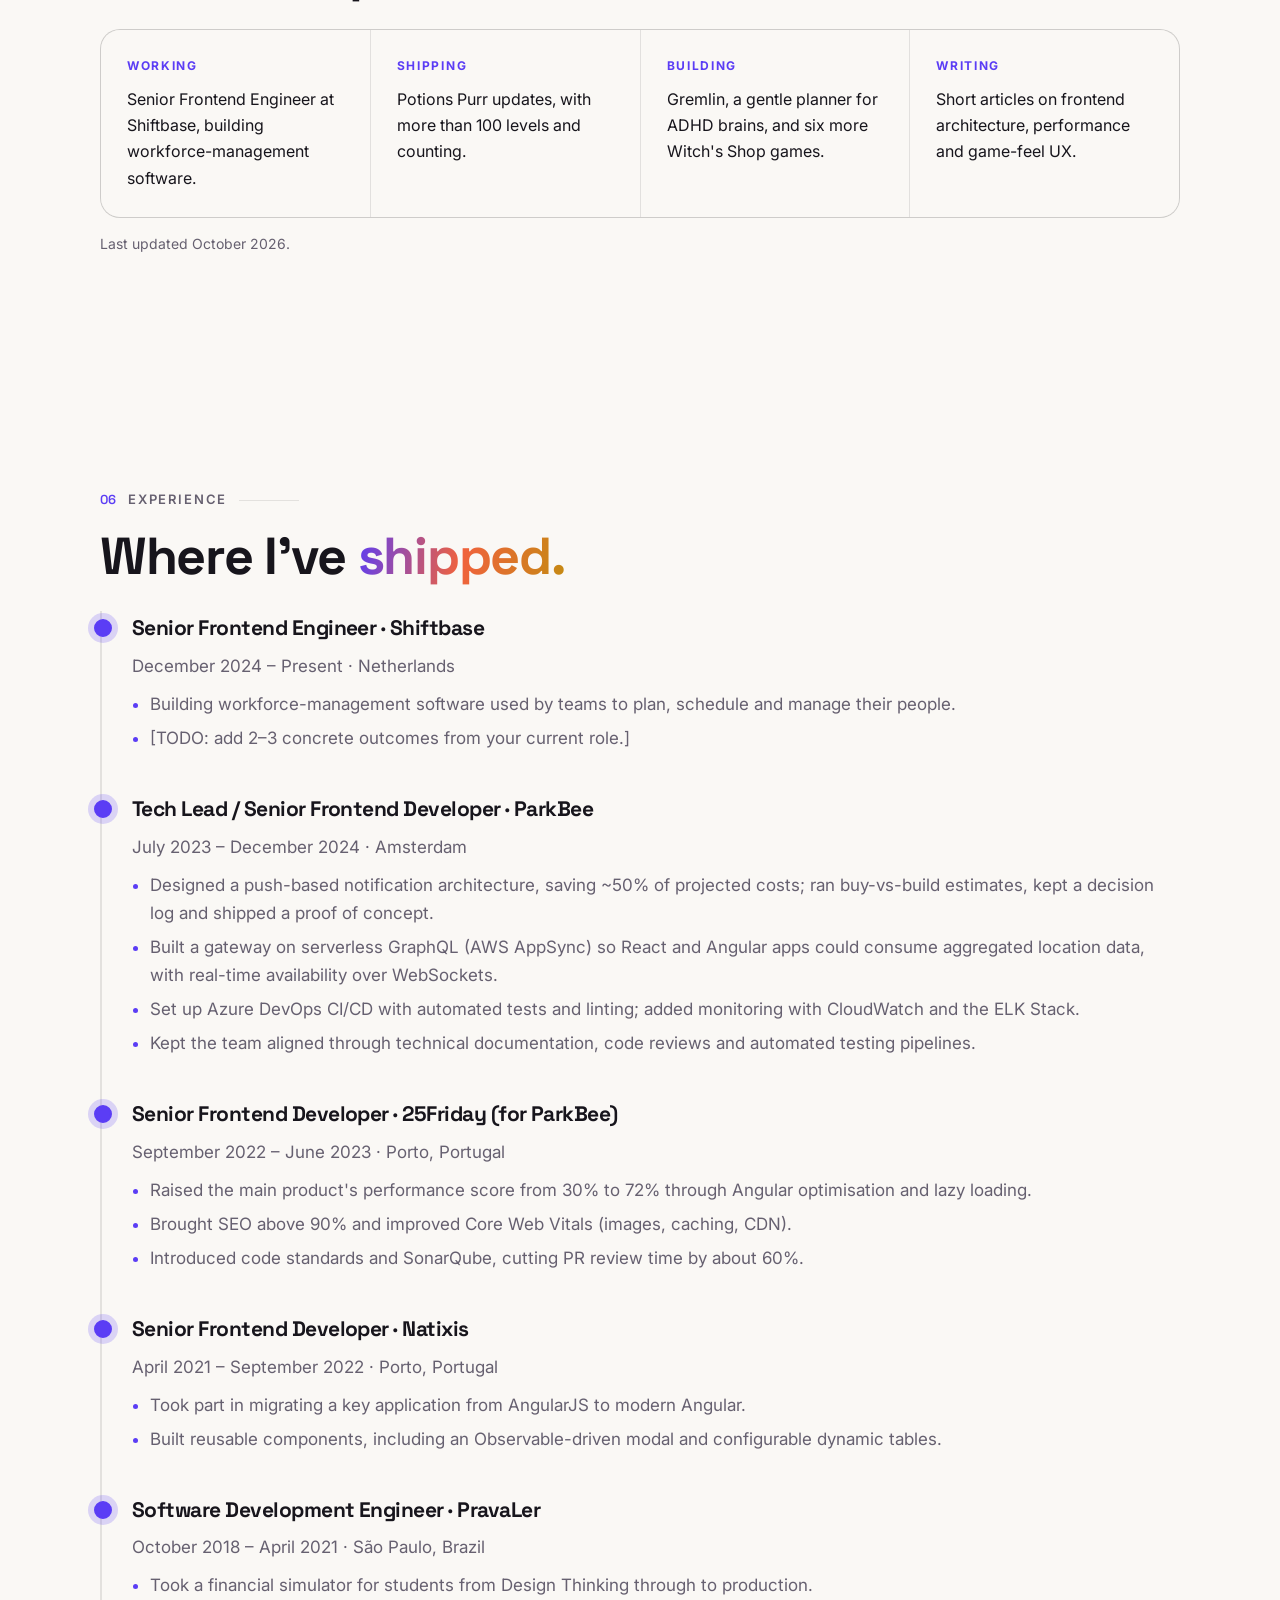
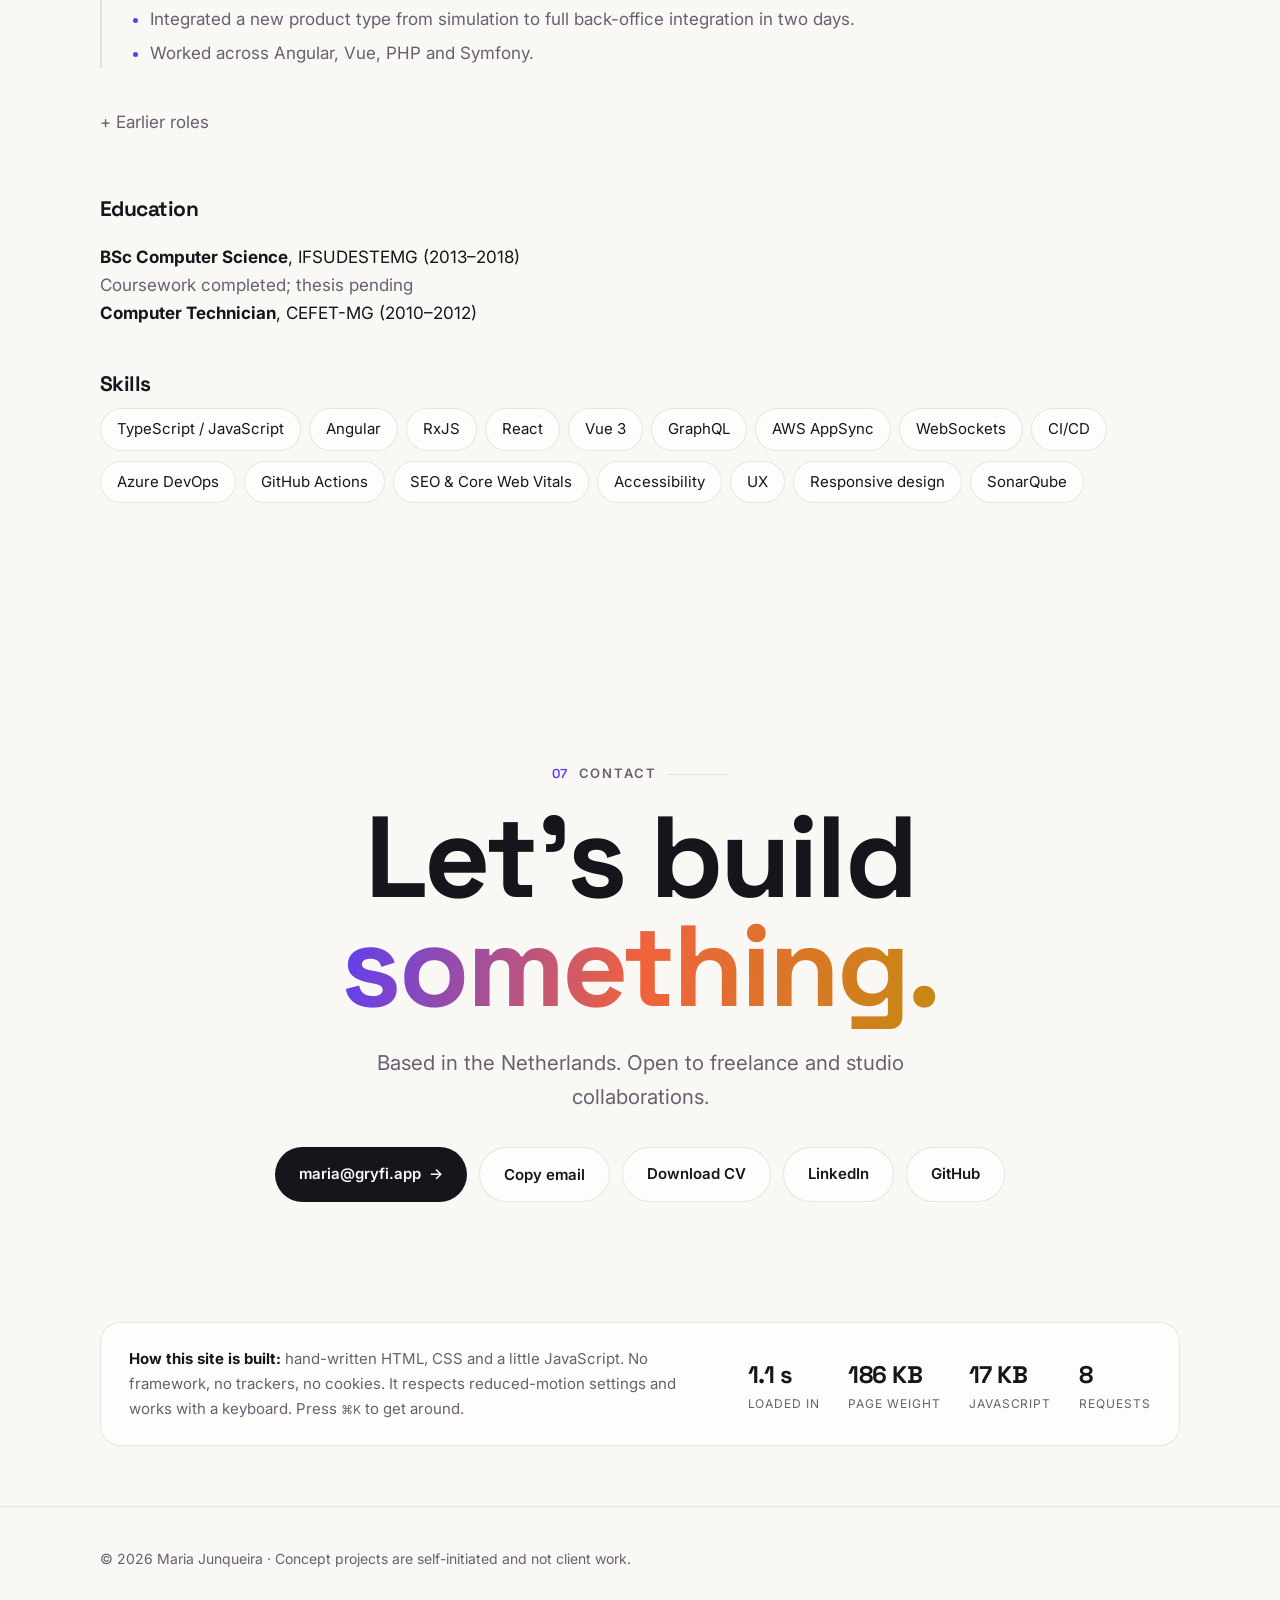
==== commit a09f30e4: "Show the Momentum demo video and Angular 22 rebuild on the portfolio Co-Authored-By: Claude Opus 5.5" ====
--- a/index.html
+++ b/index.html
@@ -6,7 +6,7 @@
 <link rel="preconnect" href="https://fonts.googleapis.com"><link rel="preconnect" href="https://fonts.gstatic.com" crossorigin>
 <link href="https://fonts.googleapis.com/css2?family=Inter:wght@400;500;600&family=Space+Grotesk:wght@500;600;700&display=swap" rel="stylesheet">
 <script>try{var t=localStorage.getItem("theme");if(t)document.documentElement.dataset.theme=t}catch(e){}</script>
-<link rel="stylesheet" href="assets/styles.css?v=9"></head><body data-base="">
+<link rel="stylesheet" href="assets/styles.css?v=10"></head><body data-base="">
 <div class="progress" aria-hidden="true"></div>
 <header class="nav"><div class="wrap"><a class="brand" href="#top">Maria Junqueira</a>
 <nav><a class="hm" href="#about">About</a><a href="#work">Work</a><a class="hm" href="#demos">Demos</a><a class="hm" href="#gryfi">Gryfi</a><a class="hm" href="#writing">Writing</a><a class="hm" href="#experience">Experience</a><a href="#contact">Contact</a><button class="icon-btn" id="k" type="button" aria-label="Open command palette"><kbd>⌘K</kbd></button><button class="icon-btn" id="theme" type="button" aria-label="Toggle theme"></button></nav></div></header>
@@ -63,13 +63,11 @@
   <h2 class="reveal">Things I've made <span class="grad">lately.</span></h2>
   <div class="grid work-grid">
     <a class="card reveal wide" href="https://github.com/MariaJunqueira/momentum">
-      <div class="thumb" aria-hidden="true"><div class="mini-chat">
-        <span class="b in">Hi! Are you online? 👋</span><span class="b out">Yes, connected over WebSockets ⚡</span><span class="b in">Only you can see this message</span><span class="b out typing"><i></i><i></i><i></i></span>
-      </div></div>
+      <div class="thumb video-thumb"><video data-autoplay muted loop playsinline preload="metadata" poster="assets/video/momentum-poster.webp" aria-label="Demo: two people chatting in Momentum, with typing indicators, unread badges and delivery ticks"><source src="assets/video/momentum-demo.mp4" type="video/mp4"><source src="assets/video/momentum-demo.webm" type="video/webm"></video></div>
       <span class="go" aria-hidden="true">↗</span>
       <span class="badge">OPEN SOURCE · TUTORIAL SERIES</span><h3>Momentum</h3>
-      <p class="muted">A real-time messaging app built step by step in a three-part Medium series: an RxJS WebSocket service in Angular, per-user message routing, then JWT authentication with MongoDB and Docker.</p>
-      <div class="tag-row"><span class="tag">Angular</span><span class="tag">RxJS</span><span class="tag">WebSockets</span><span class="tag">Node.js</span><span class="tag">Docker</span></div>
+      <p class="muted">A real-time messaging app I built step by step in a three-part Medium series, now upgraded from Angular 18 to 22 and rebuilt with signals and zoneless change detection. Presence, typing indicators, unread badges, delivery ticks and retries, backed by a Node.js WebSocket server.</p>
+      <div class="tag-row"><span class="tag">Angular 22</span><span class="tag">Signals</span><span class="tag">RxJS</span><span class="tag">WebSockets</span><span class="tag">Node.js</span><span class="tag">Vitest</span></div>
     </a>
     <a class="card reveal" href="#gryfi">
       <div class="thumb"><img src="https://gryfi.app/_astro/logo-hero-lockup-1024.DGI3WZ8i.webp" alt="Gryfi, a baby griffin on a rock above floating islands" loading="lazy"></div>
@@ -240,5 +238,5 @@
 </div></div>
 </main>
 <footer><div class="wrap">© 2026 Maria Junqueira · Concept projects are self-initiated and not client work.</div></footer>
-<script src="assets/main.js?v=9" defer></script>
+<script src="assets/main.js?v=10" defer></script>
 </body></html>
--- a/assets/styles.css
+++ b/assets/styles.css
@@ -147,16 +147,8 @@
 .work-grid .wide .badge{align-self:end}
 .work-grid .wide .tag-row{grid-column:2}
 @media (max-width:760px){.work-grid .wide{display:block}.work-grid .wide .thumb{height:220px;margin-bottom:22px}}
-.mini-chat{position:absolute;inset:18px;display:flex;flex-direction:column;justify-content:center;gap:10px;font-size:13px}
-.mini-chat .b{max-width:75%;padding:9px 14px;border-radius:16px;opacity:0;transform:translateY(10px);animation:chatIn 6s infinite}
-.mini-chat .in{align-self:flex-start;background:var(--card-hover);border:1px solid var(--line);border-bottom-left-radius:4px}
-.mini-chat .out{align-self:flex-end;background:var(--accent);color:#fff;border-bottom-right-radius:4px}
-.mini-chat .b:nth-child(2){animation-delay:.6s}.mini-chat .b:nth-child(3){animation-delay:1.2s}.mini-chat .b:nth-child(4){animation-delay:1.8s}
-@keyframes chatIn{0%{opacity:0;transform:translateY(10px)}8%,85%{opacity:1;transform:none}95%,100%{opacity:0}}
-.typing{display:flex;gap:4px;padding:12px 14px!important}
-.typing i{width:6px;height:6px;border-radius:50%;background:#fff;animation:dot 1s infinite}
-.typing i:nth-child(2){animation-delay:.15s}.typing i:nth-child(3){animation-delay:.3s}
-@keyframes dot{50%{transform:translateY(-4px);opacity:.5}}
+.video-thumb video{width:100%;height:100%;object-fit:cover;object-position:center top;display:block;background:#0d0b17}
+.work-grid .wide .video-thumb{min-height:300px}
 
 /* medium series */
 .series{margin-top:22px;border:1px solid var(--line);border-radius:var(--radius);padding:28px;background:var(--card)}
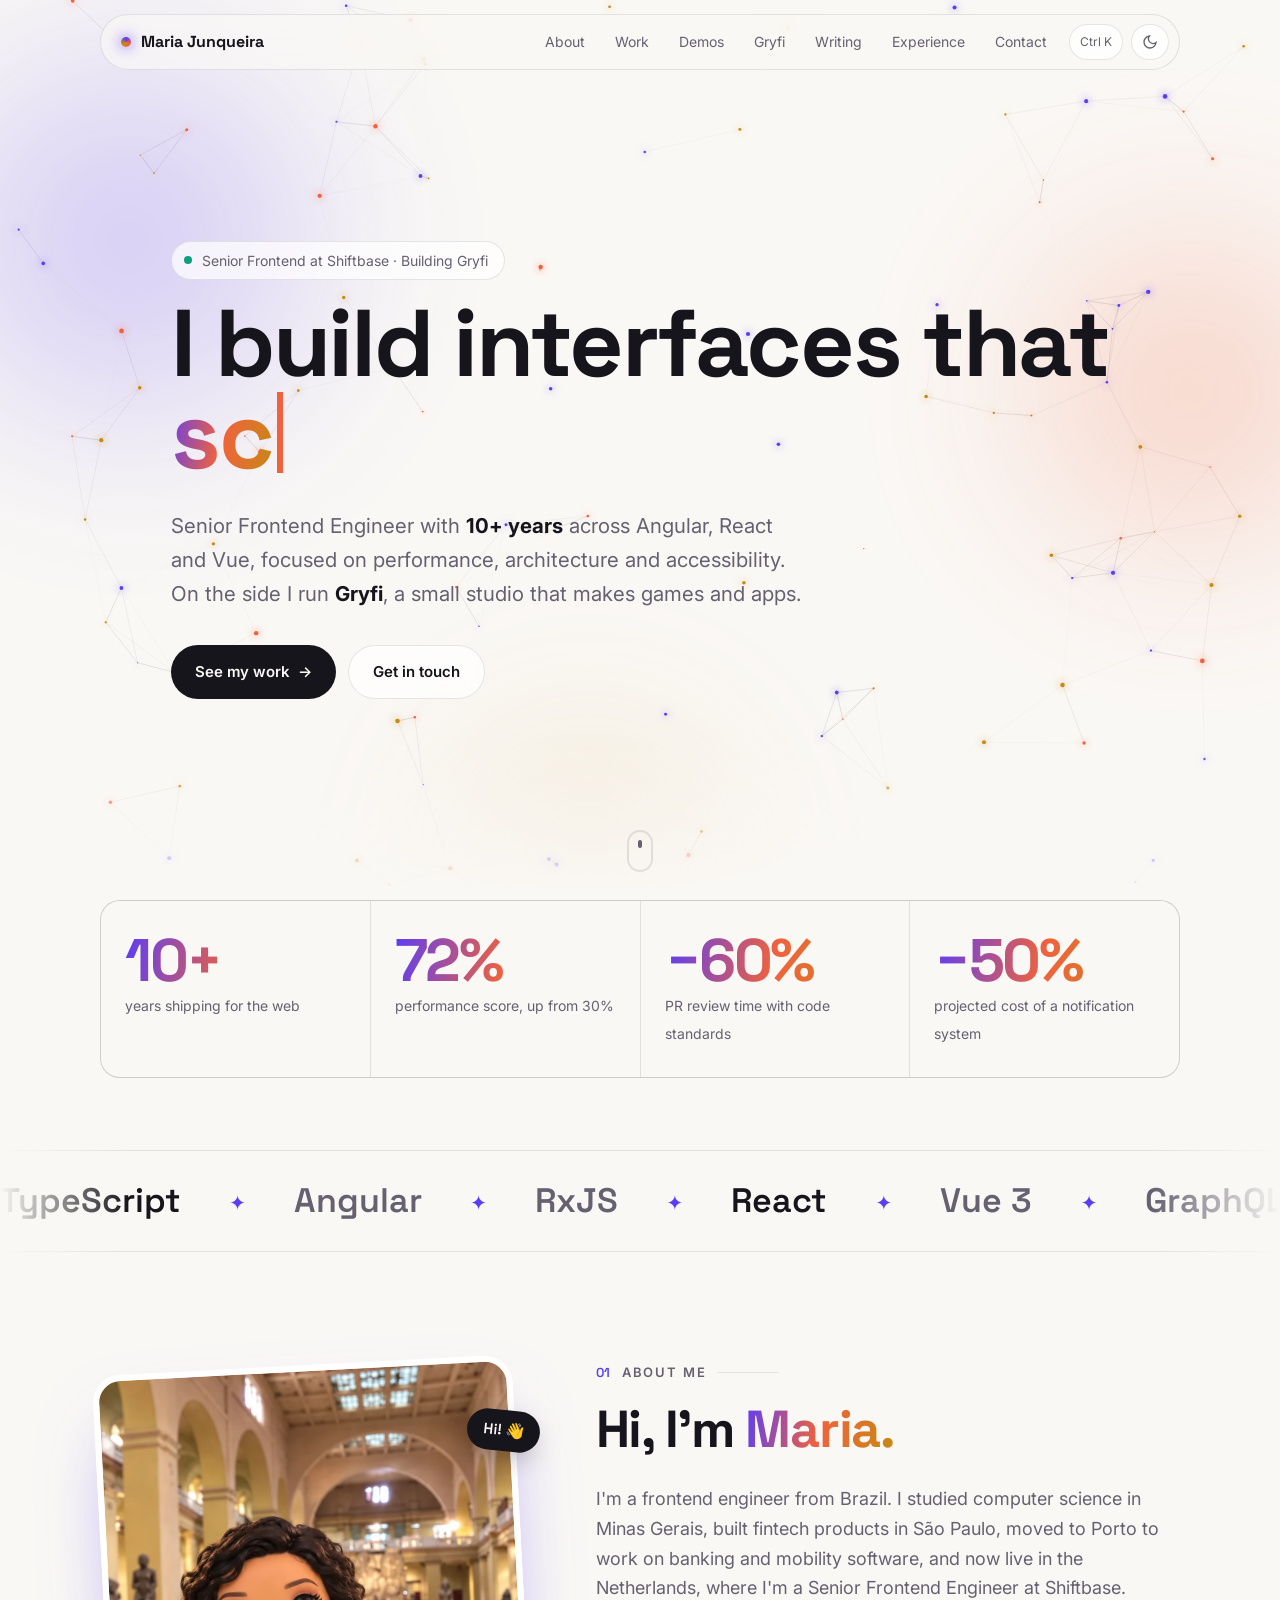
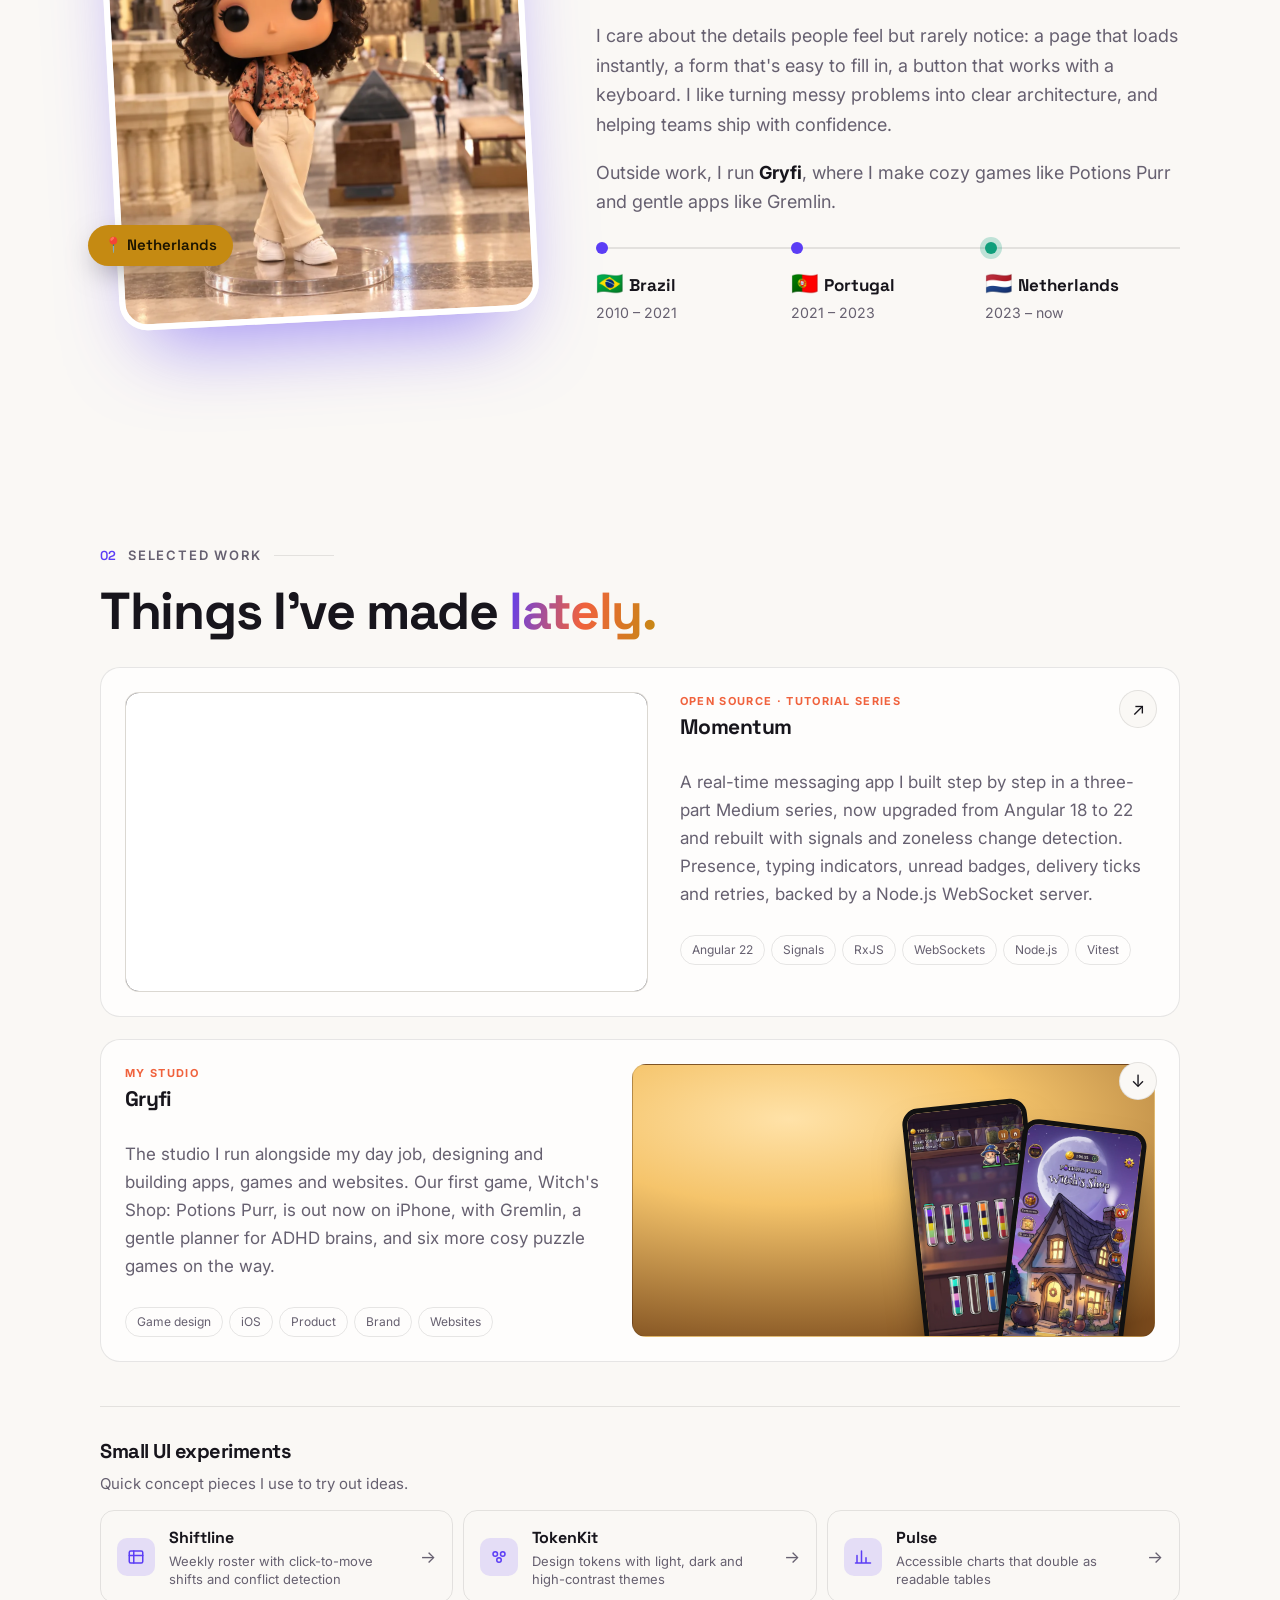
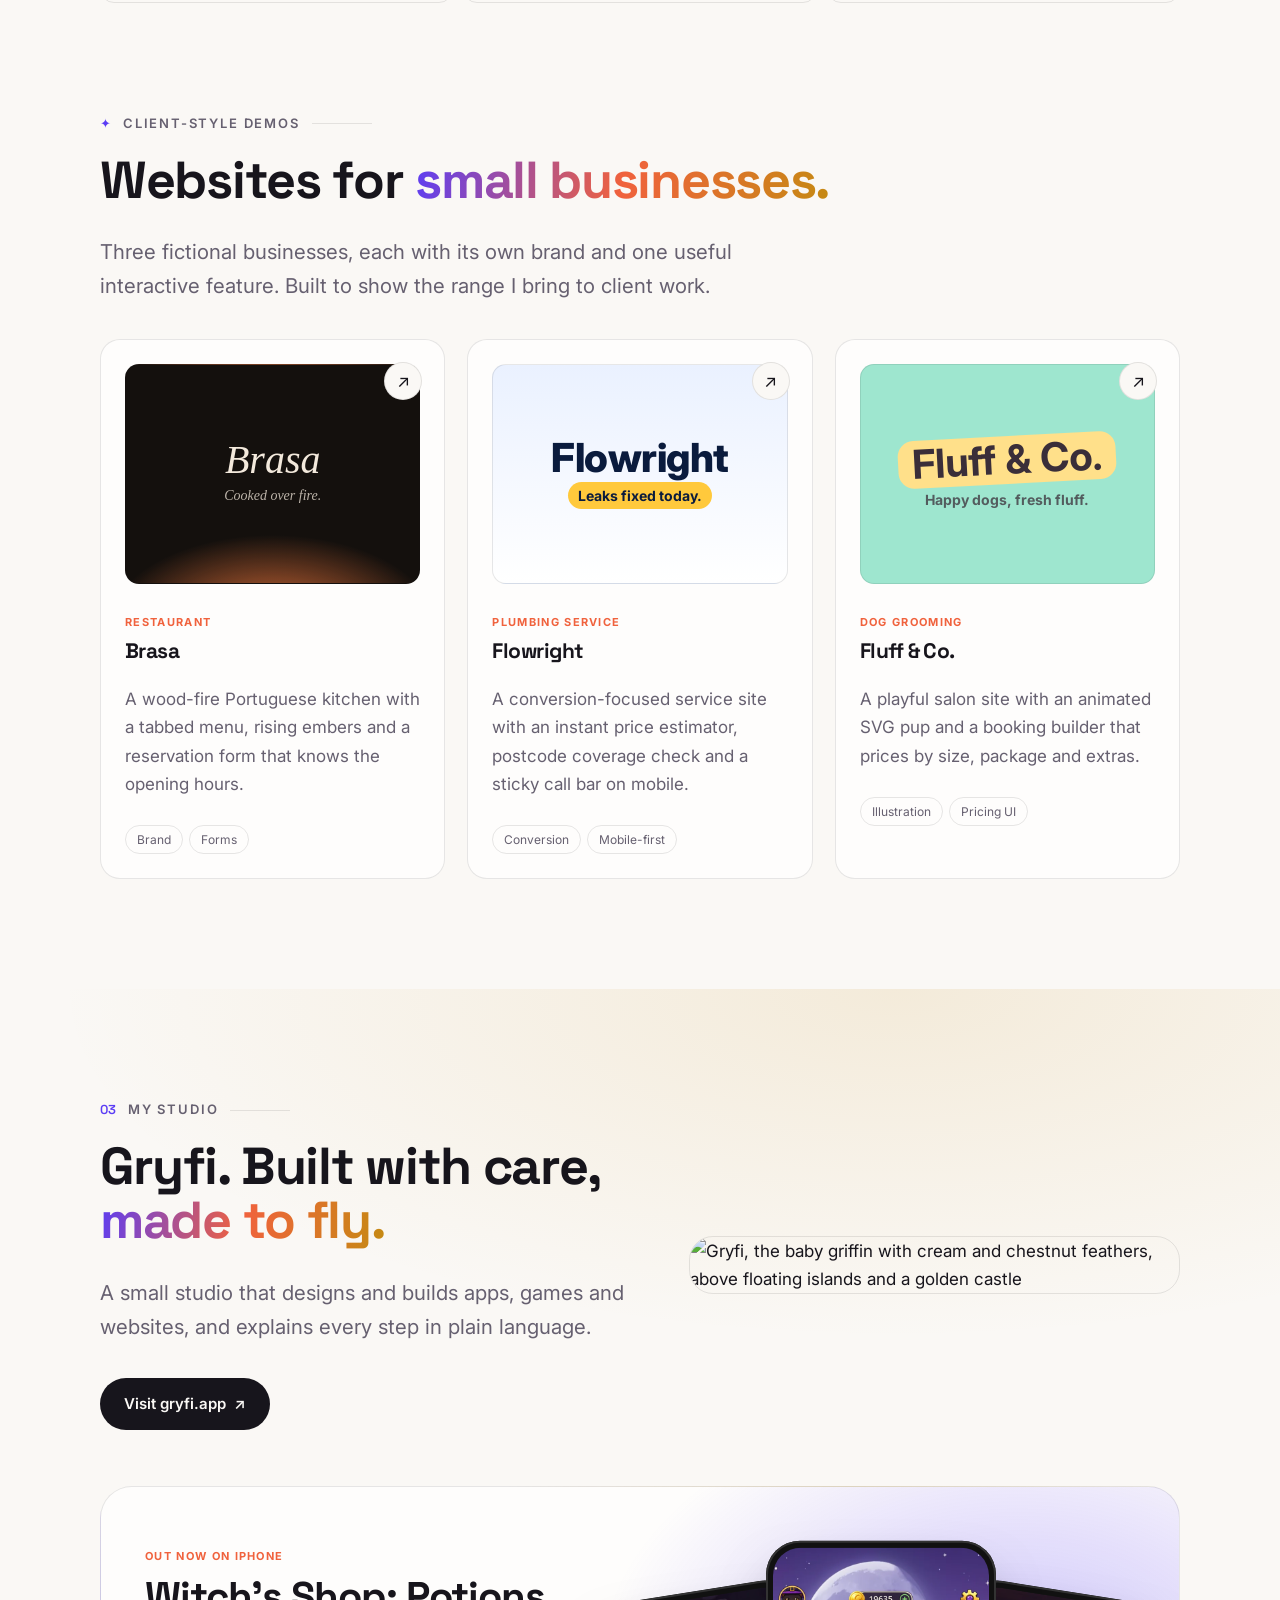
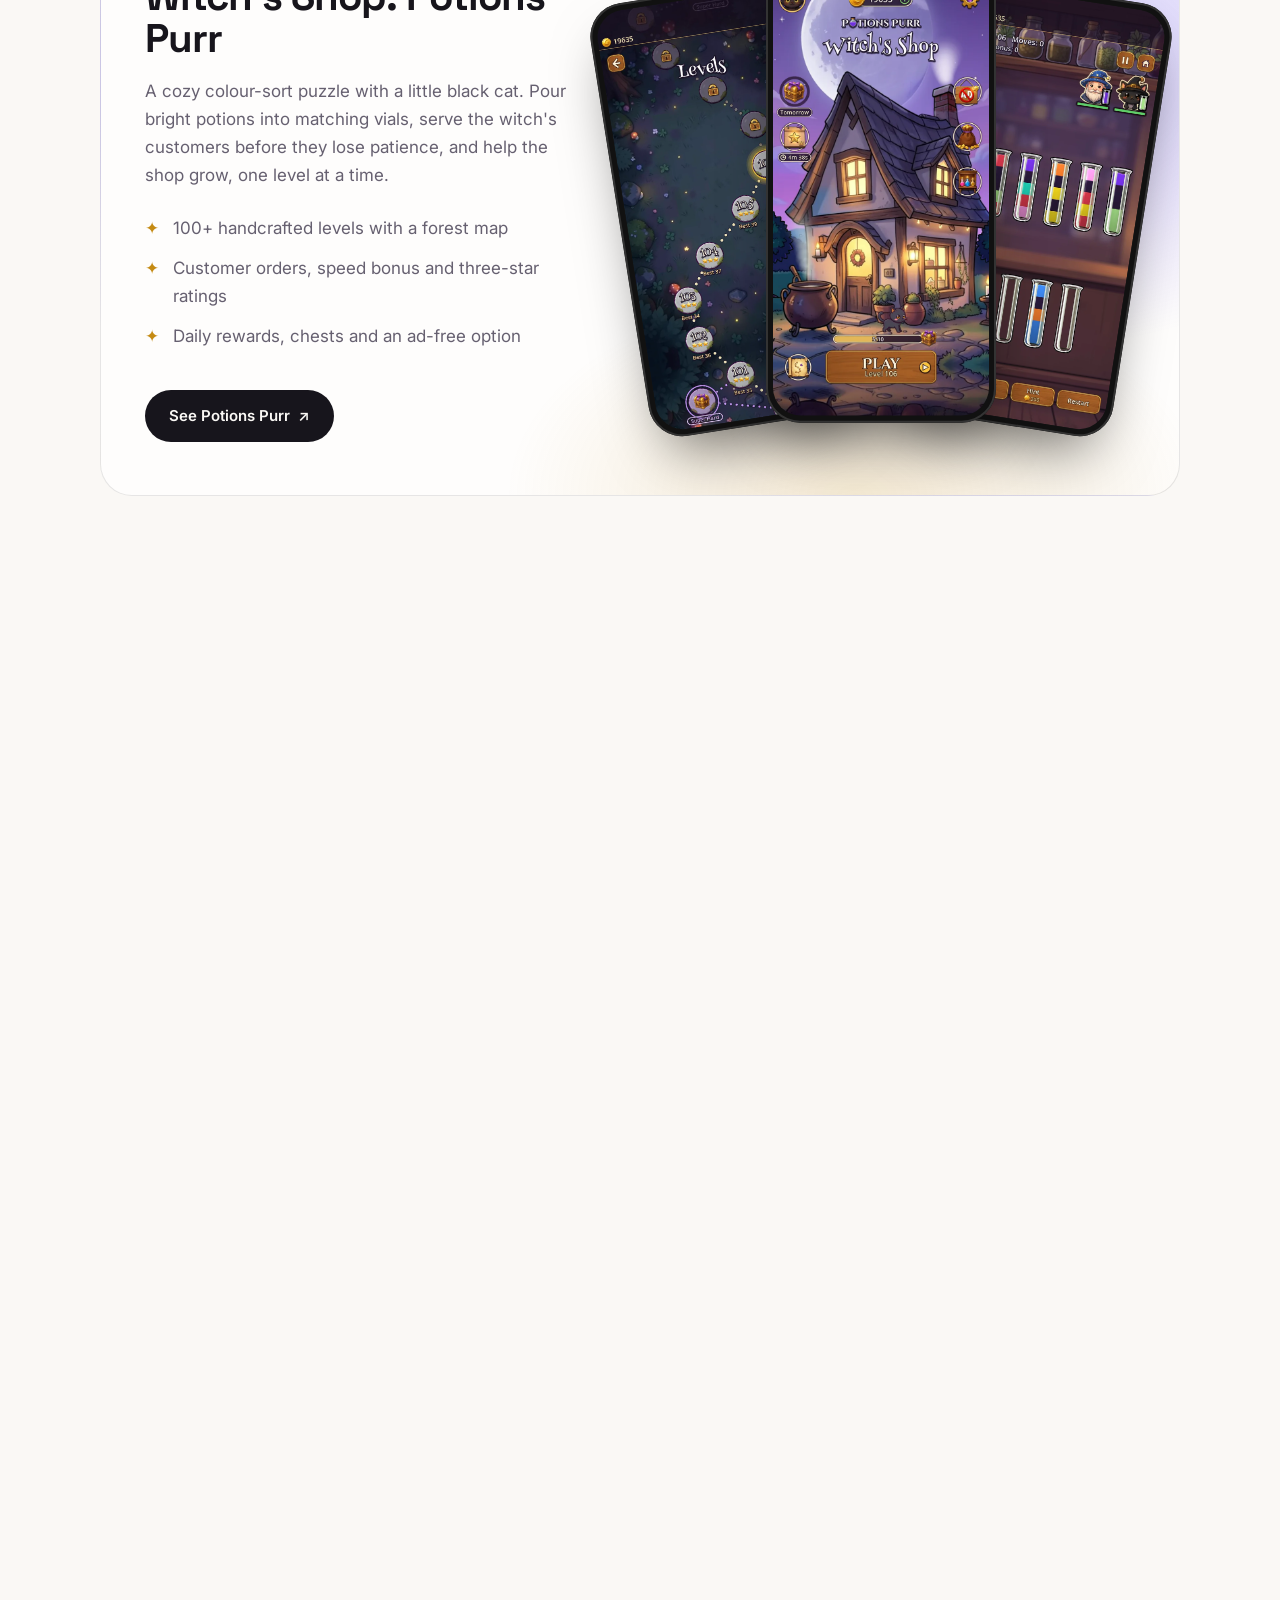
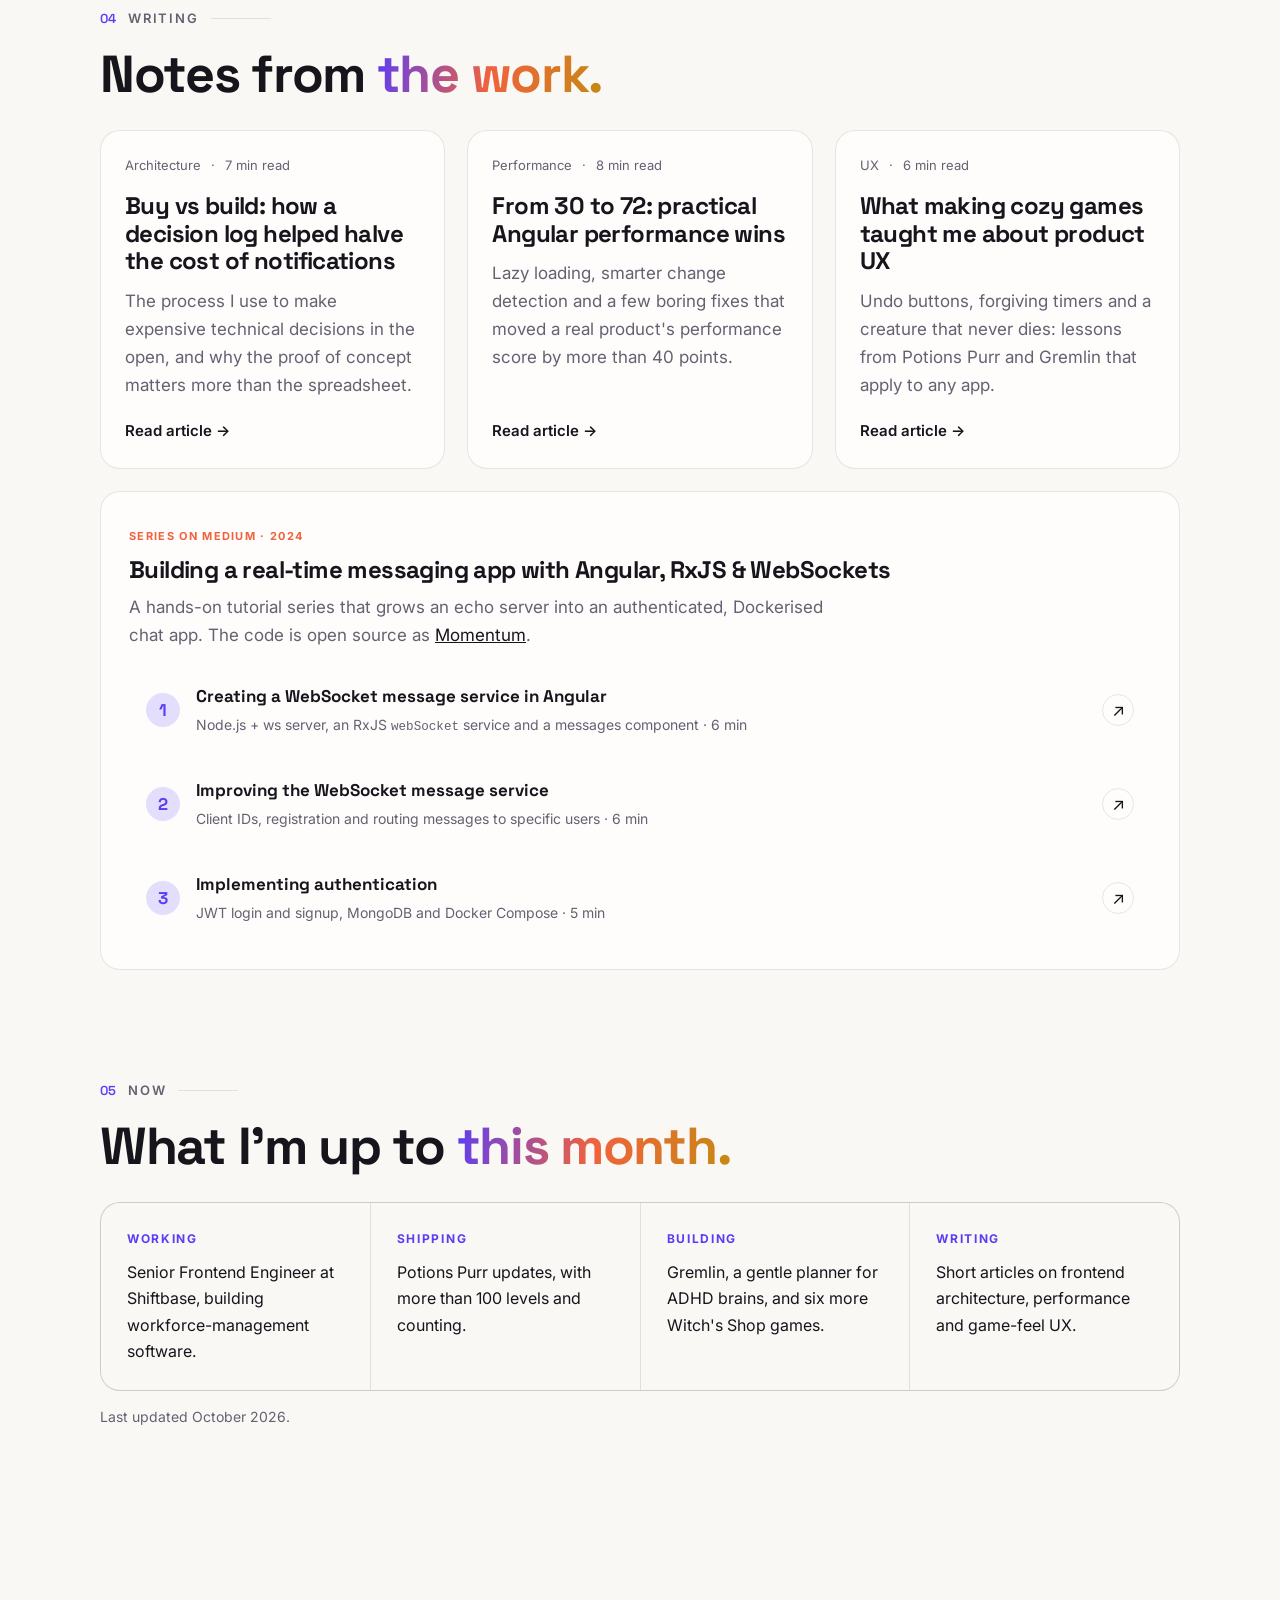
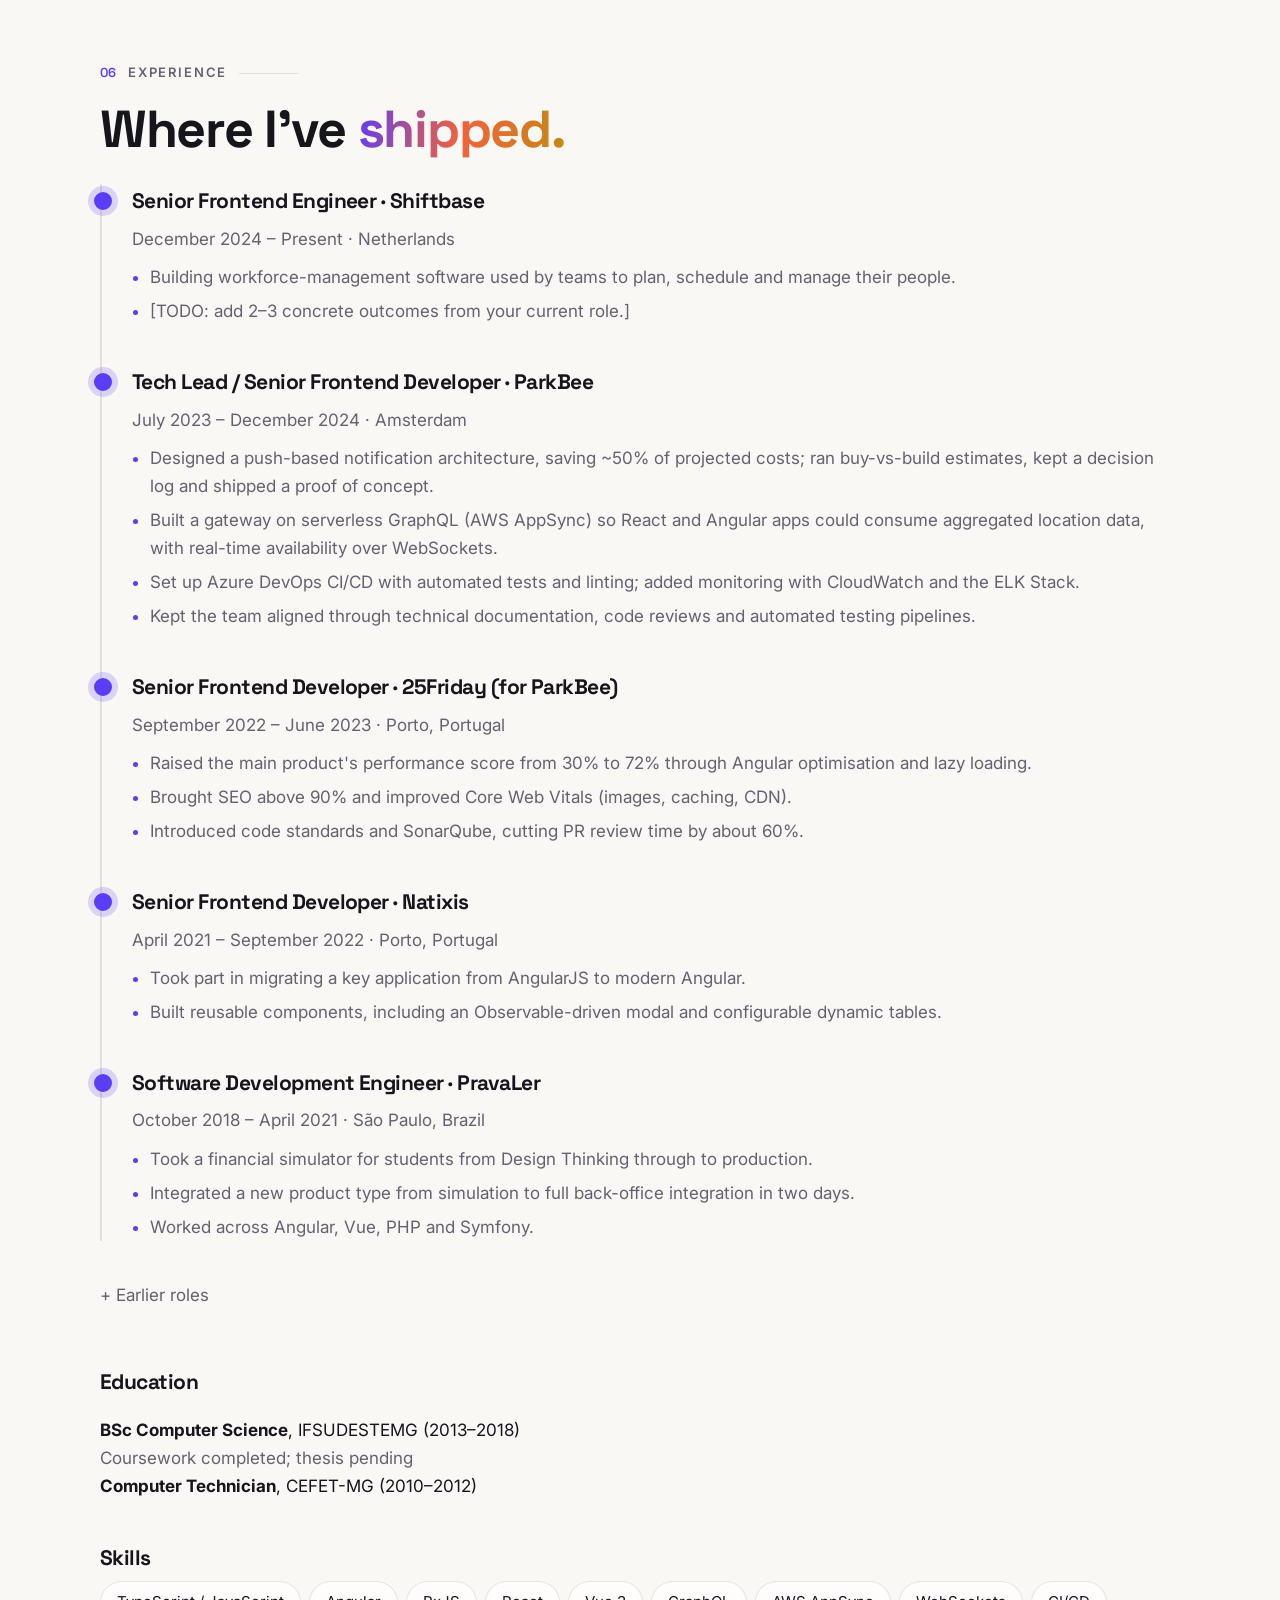
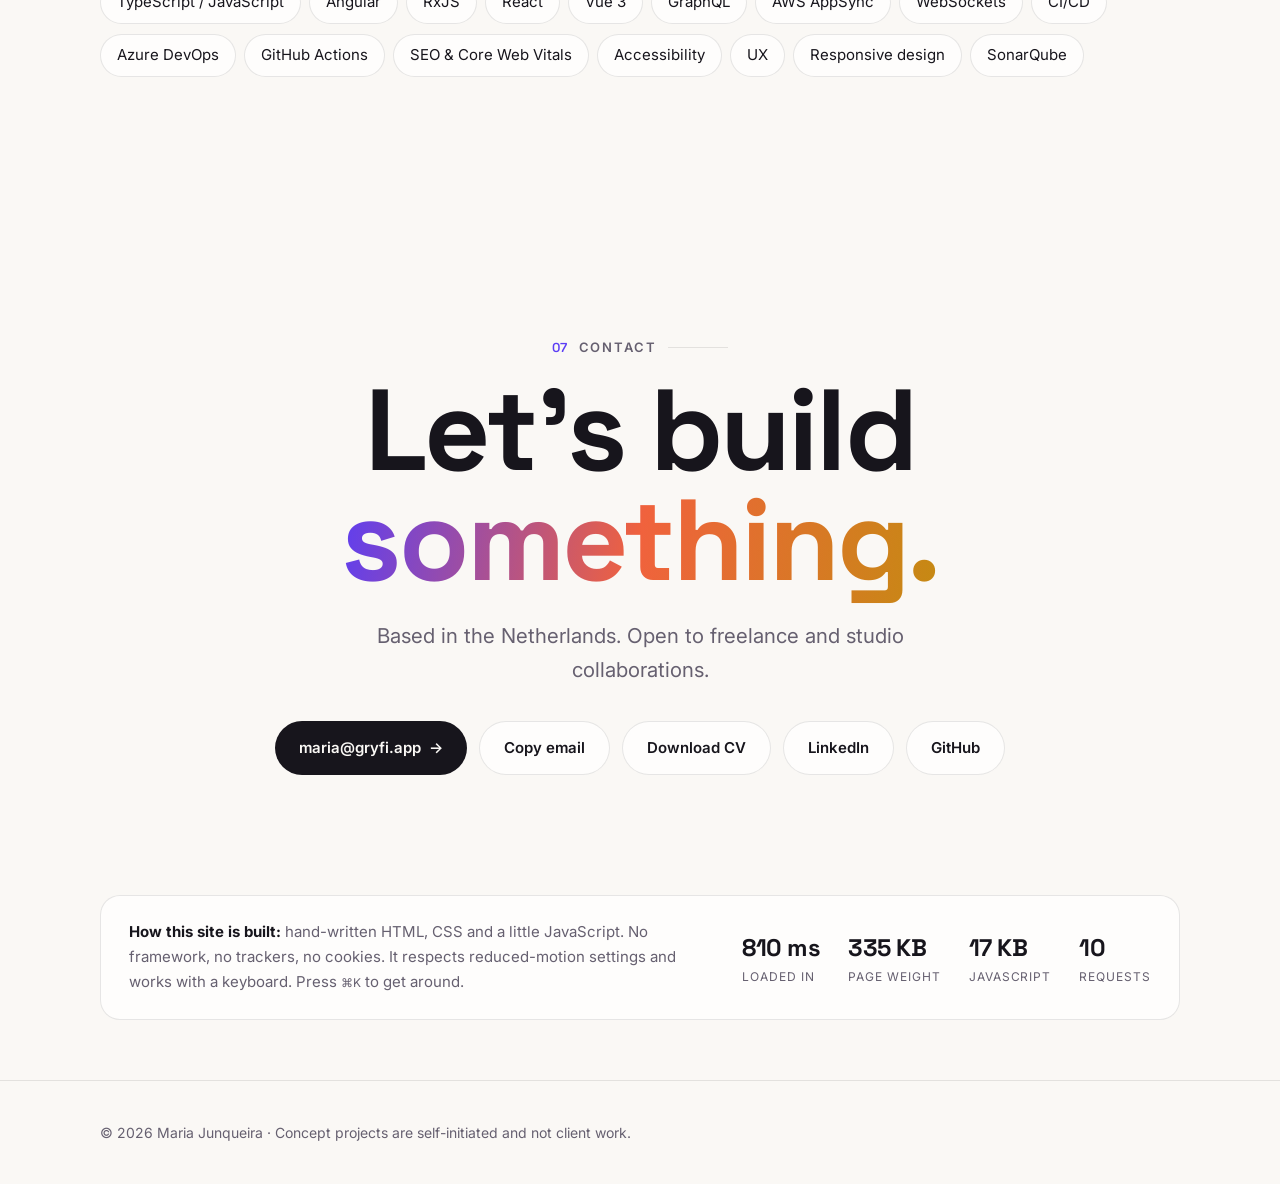
==== commit 955dac5f: "Feature Momentum and Gryfi; move concept projects to a compact experiments list Co-Authored-By: Clau" ====
--- a/index.html
+++ b/index.html
@@ -6,7 +6,7 @@
 <link rel="preconnect" href="https://fonts.googleapis.com"><link rel="preconnect" href="https://fonts.gstatic.com" crossorigin>
 <link href="https://fonts.googleapis.com/css2?family=Inter:wght@400;500;600&family=Space+Grotesk:wght@500;600;700&display=swap" rel="stylesheet">
 <script>try{var t=localStorage.getItem("theme");if(t)document.documentElement.dataset.theme=t}catch(e){}</script>
-<link rel="stylesheet" href="assets/styles.css?v=10"></head><body data-base="">
+<link rel="stylesheet" href="assets/styles.css?v=11"></head><body data-base="">
 <div class="progress" aria-hidden="true"></div>
 <header class="nav"><div class="wrap"><a class="brand" href="#top">Maria Junqueira</a>
 <nav><a class="hm" href="#about">About</a><a href="#work">Work</a><a class="hm" href="#demos">Demos</a><a class="hm" href="#gryfi">Gryfi</a><a class="hm" href="#writing">Writing</a><a class="hm" href="#experience">Experience</a><a href="#contact">Contact</a><button class="icon-btn" id="k" type="button" aria-label="Open command palette"><kbd>⌘K</kbd></button><button class="icon-btn" id="theme" type="button" aria-label="Toggle theme"></button></nav></div></header>
@@ -69,44 +69,27 @@
       <p class="muted">A real-time messaging app I built step by step in a three-part Medium series, now upgraded from Angular 18 to 22 and rebuilt with signals and zoneless change detection. Presence, typing indicators, unread badges, delivery ticks and retries, backed by a Node.js WebSocket server.</p>
       <div class="tag-row"><span class="tag">Angular 22</span><span class="tag">Signals</span><span class="tag">RxJS</span><span class="tag">WebSockets</span><span class="tag">Node.js</span><span class="tag">Vitest</span></div>
     </a>
-    <a class="card reveal" href="#gryfi">
-      <div class="thumb"><img src="https://gryfi.app/_astro/logo-hero-lockup-1024.DGI3WZ8i.webp" alt="Gryfi, a baby griffin on a rock above floating islands" loading="lazy"></div>
+    <a class="card reveal wide flip" href="#gryfi">
+      <div class="thumb gryfi-thumb" aria-hidden="true">
+        <img class="g-logo" src="https://gryfi.app/_astro/logo-hero-lockup-1024.DGI3WZ8i.webp" alt="" loading="lazy">
+        <img class="g-phone p-a" src="assets/img/potions-play.webp" alt="" loading="lazy">
+        <img class="g-phone p-b" src="assets/img/potions-home.webp" alt="" loading="lazy">
+      </div>
       <span class="go" aria-hidden="true">↓</span>
       <span class="badge">MY STUDIO</span><h3>Gryfi</h3>
-      <p class="muted">A small studio making apps, games and websites. Its first game, Potions Purr, is out now on iPhone.</p>
-      <span class="tag">Games</span><span class="tag">Mobile apps</span><span class="tag">Websites</span>
+      <p class="muted">The studio I run alongside my day job, designing and building apps, games and websites. Our first game, Witch's Shop: Potions Purr, is out now on iPhone, with Gremlin, a gentle planner for ADHD brains, and six more cosy puzzle games on the way.</p>
+      <div class="tag-row"><span class="tag">Game design</span><span class="tag">iOS</span><span class="tag">Product</span><span class="tag">Brand</span><span class="tag">Websites</span></div>
     </a>
-    <a class="card reveal" style="--d:1" href="projects/shiftline.html">
-      <div class="thumb" aria-hidden="true"><div class="mini-roster">
-        <b></b><i></i><i></i><b class="alt"></b><i></i>
-        <i></i><b class="mover"></b><i></i><i></i><b></b>
-        <b class="alt"></b><i></i><i></i><i></i><i></i>
-        <i></i><i></i><b></b><i></i><b class="alt"></b>
-      </div></div>
-      <span class="go" aria-hidden="true">→</span>
-      <span class="badge">CONCEPT PROJECT</span><h3>Shiftline</h3>
-      <p class="muted">A weekly roster with click-to-move shifts and live conflict detection. Playable demo inside.</p>
-      <span class="tag">TypeScript</span><span class="tag">A11y</span><span class="tag">UX</span>
-    </a>
-    <a class="card reveal" href="projects/tokenkit.html">
-      <div class="thumb" aria-hidden="true"><div class="mini-tokens">
-        <div class="sw"><i style="--i:0;background:var(--accent)"></i><i style="--i:1;background:var(--accent-2)"></i><i style="--i:2;background:var(--gold)"></i><i style="--i:3;background:var(--mint)"></i><i style="--i:4;background:var(--fg)"></i></div>
-        <div class="ui">Card title<span>Primary</span></div>
-      </div></div>
-      <span class="go" aria-hidden="true">→</span>
-      <span class="badge">CONCEPT PROJECT</span><h3>TokenKit</h3>
-      <p class="muted">A design-token system and component library with light, dark and high-contrast themes.</p>
-      <span class="tag">Design systems</span><span class="tag">CSS</span>
-    </a>
-    <a class="card reveal" style="--d:1" href="projects/pulse.html">
-      <div class="thumb" aria-hidden="true"><div class="mini-bars">
-        <i style="--h:55%;--i:0"></i><i style="--h:78%;--i:1"></i><i style="--h:46%;--i:2"></i><i style="--h:92%;--i:3"></i><i style="--h:64%;--i:4"></i><i style="--h:38%;--i:5"></i><i style="--h:70%;--i:6"></i>
-      </div></div>
-      <span class="go" aria-hidden="true">→</span>
-      <span class="badge">CONCEPT PROJECT</span><h3>Pulse</h3>
-      <p class="muted">An accessible analytics dashboard where every chart is also a readable table.</p>
-      <span class="tag">Data viz</span><span class="tag">Performance</span>
-    </a>
+  </div>
+
+  <div class="experiments reveal">
+    <h3>Small UI experiments</h3>
+    <p class="muted">Quick concept pieces I use to try out ideas.</p>
+    <ul>
+      <li><a href="projects/shiftline.html"><span class="ex-ic" aria-hidden="true"><svg viewBox="0 0 24 24"><rect x="3" y="4" width="18" height="16" rx="2"/><path d="M3 10h18M9 4v16"/></svg></span><span><b>Shiftline</b><small>Weekly roster with click-to-move shifts and conflict detection</small></span><span class="ex-go" aria-hidden="true">→</span></a></li>
+      <li><a href="projects/tokenkit.html"><span class="ex-ic" aria-hidden="true"><svg viewBox="0 0 24 24"><circle cx="7" cy="8" r="3"/><circle cx="17" cy="8" r="3"/><circle cx="12" cy="16" r="3"/></svg></span><span><b>TokenKit</b><small>Design tokens with light, dark and high-contrast themes</small></span><span class="ex-go" aria-hidden="true">→</span></a></li>
+      <li><a href="projects/pulse.html"><span class="ex-ic" aria-hidden="true"><svg viewBox="0 0 24 24"><path d="M4 20V10M10 20V4M16 20v-7M22 20H2"/></svg></span><span><b>Pulse</b><small>Accessible charts that double as readable tables</small></span><span class="ex-go" aria-hidden="true">→</span></a></li>
+    </ul>
   </div>
 </div></section>
 
@@ -238,5 +221,5 @@
 </div></div>
 </main>
 <footer><div class="wrap">© 2026 Maria Junqueira · Concept projects are self-initiated and not client work.</div></footer>
-<script src="assets/main.js?v=10" defer></script>
+<script src="assets/main.js?v=11" defer></script>
 </body></html>
--- a/assets/styles.css
+++ b/assets/styles.css
@@ -121,24 +121,6 @@
 .tag{display:inline-block;font-size:12px;padding:4px 11px;border-radius:999px;border:1px solid var(--line);color:var(--muted);margin:10px 6px 0 0}
 .badge{font-size:11px;font-weight:700;letter-spacing:.12em;color:var(--accent-2)}
 
-/* mini previews */
-.mini-roster{position:absolute;inset:18px;display:grid;grid-template-columns:repeat(5,1fr);grid-template-rows:repeat(4,1fr);gap:6px}
-.mini-roster i{border:1px dashed var(--line);border-radius:6px}
-.mini-roster b{border-radius:6px;background:var(--accent);box-shadow:0 6px 20px -6px var(--accent)}
-.mini-roster b.alt{background:var(--mint);box-shadow:0 6px 20px -6px var(--mint)}
-.mini-roster b.mover{background:var(--accent-2);animation:hop 4s cubic-bezier(.6,0,.2,1) infinite}
-@keyframes hop{0%,20%{transform:none}35%,70%{transform:translate(calc(200% + 12px),calc(100% + 6px))}85%,100%{transform:none}}
-.mini-tokens{position:absolute;inset:0;display:flex;flex-direction:column;justify-content:center;align-items:center;gap:18px}
-.mini-tokens .sw{display:flex;gap:10px}
-.mini-tokens .sw i{width:34px;height:34px;border-radius:50%;animation:pop 3s ease-in-out infinite;animation-delay:calc(var(--i)*.15s)}
-@keyframes pop{0%,100%{transform:none}50%{transform:translateY(-8px)}}
-.mini-tokens .ui{width:62%;padding:14px;border-radius:12px;background:var(--fg);color:var(--bg);font-size:12px;animation:theme 6s steps(1) infinite}
-.mini-tokens .ui span{display:block;margin-top:8px;width:60%;padding:6px;border-radius:6px;background:var(--accent);color:#fff;text-align:center}
-@keyframes theme{0%{background:var(--fg);color:var(--bg)}33%{background:#1d1b2a;color:#f4f1ea}66%{background:#000;color:#ffea00}}
-.mini-bars{position:absolute;inset:22px 22px 18px;display:flex;align-items:flex-end;gap:10px}
-.mini-bars i{flex:1;border-radius:8px 8px 3px 3px;height:var(--h);background:linear-gradient(to top,var(--accent),var(--accent-2));transform-origin:bottom;transform:scaleY(.25);transition:transform .9s cubic-bezier(.2,.8,.2,1);transition-delay:calc(var(--i)*60ms)}
-.in .mini-bars i,.card:hover .mini-bars i{transform:none}
-.mini-bars::before{content:"";position:absolute;inset:0;background:repeating-linear-gradient(to top,var(--line) 0 1px,transparent 1px 25%)}
 
 /* momentum card */
 .work-grid .wide{grid-column:1/-1;display:grid;grid-template-columns:1.1fr 1fr;column-gap:32px;align-content:center}
@@ -149,6 +131,34 @@
 @media (max-width:760px){.work-grid .wide{display:block}.work-grid .wide .thumb{height:220px;margin-bottom:22px}}
 .video-thumb video{width:100%;height:100%;object-fit:cover;object-position:center top;display:block;background:#0d0b17}
 .work-grid .wide .video-thumb{min-height:300px}
+
+.work-grid{grid-template-columns:1fr}
+.work-grid .wide.flip .thumb{grid-column:2;grid-row:1/span 5}
+.work-grid .wide.flip>:not(.thumb):not(.go){grid-column:1}
+.work-grid .wide.flip{grid-template-columns:1fr 1.1fr}
+.gryfi-thumb{background:radial-gradient(120% 90% at 30% 20%,#ffe2a8 0%,#f5c46b 35%,#7a4a1c 100%);min-height:320px}
+.gryfi-thumb .g-logo{position:absolute;left:-4%;top:50%;width:62%;height:auto;transform:translateY(-50%);object-fit:contain;filter:drop-shadow(0 20px 30px rgba(0,0,0,.35))}
+.gryfi-thumb .g-phone{position:absolute;width:24%;height:auto;object-fit:cover;border-radius:16px;border:5px solid #111;box-shadow:0 24px 40px -12px rgba(0,0,0,.6);transition:transform .6s cubic-bezier(.2,.8,.2,1)}
+.gryfi-thumb .p-a{right:22%;top:14%;transform:rotate(-6deg)}
+.gryfi-thumb .p-b{right:4%;top:22%;transform:rotate(7deg)}
+.card:hover .gryfi-thumb .p-a{transform:rotate(-9deg) translateY(-6px)}
+.card:hover .gryfi-thumb .p-b{transform:rotate(10deg) translateY(-6px)}
+
+/* small experiments */
+.experiments{margin-top:44px;border-top:1px solid var(--line);padding-top:28px}
+.experiments h3{font-size:20px;margin:0}
+.experiments>p{margin:4px 0 14px;font-size:15px}
+.experiments ul{list-style:none;margin:0;padding:0;display:grid;grid-template-columns:repeat(3,1fr);gap:10px}
+.experiments a{display:flex;align-items:center;gap:14px;padding:14px 16px;border:1px solid var(--line);border-radius:14px;text-decoration:none;transition:border-color .2s,background .2s}
+.experiments a:hover{border-color:color-mix(in srgb,var(--accent) 45%,var(--line));background:var(--card-hover)}
+.experiments a>span:nth-child(2){flex:1;min-width:0}
+.experiments b{display:block;font-family:var(--display);font-size:16px}
+.experiments small{display:block;color:var(--muted);font-size:13px;line-height:1.4}
+.ex-ic{width:38px;height:38px;flex-shrink:0;border-radius:10px;display:grid;place-items:center;background:color-mix(in srgb,var(--accent) 14%,transparent);color:var(--accent)}
+.ex-ic svg{width:18px;height:18px;fill:none;stroke:currentColor;stroke-width:2;stroke-linecap:round;stroke-linejoin:round}
+.ex-go{color:var(--muted);transition:transform .2s}
+.experiments a:hover .ex-go{transform:translateX(3px);color:var(--fg)}
+@media (max-width:900px){.experiments ul{grid-template-columns:1fr}}
 
 /* medium series */
 .series{margin-top:22px;border:1px solid var(--line);border-radius:var(--radius);padding:28px;background:var(--card)}
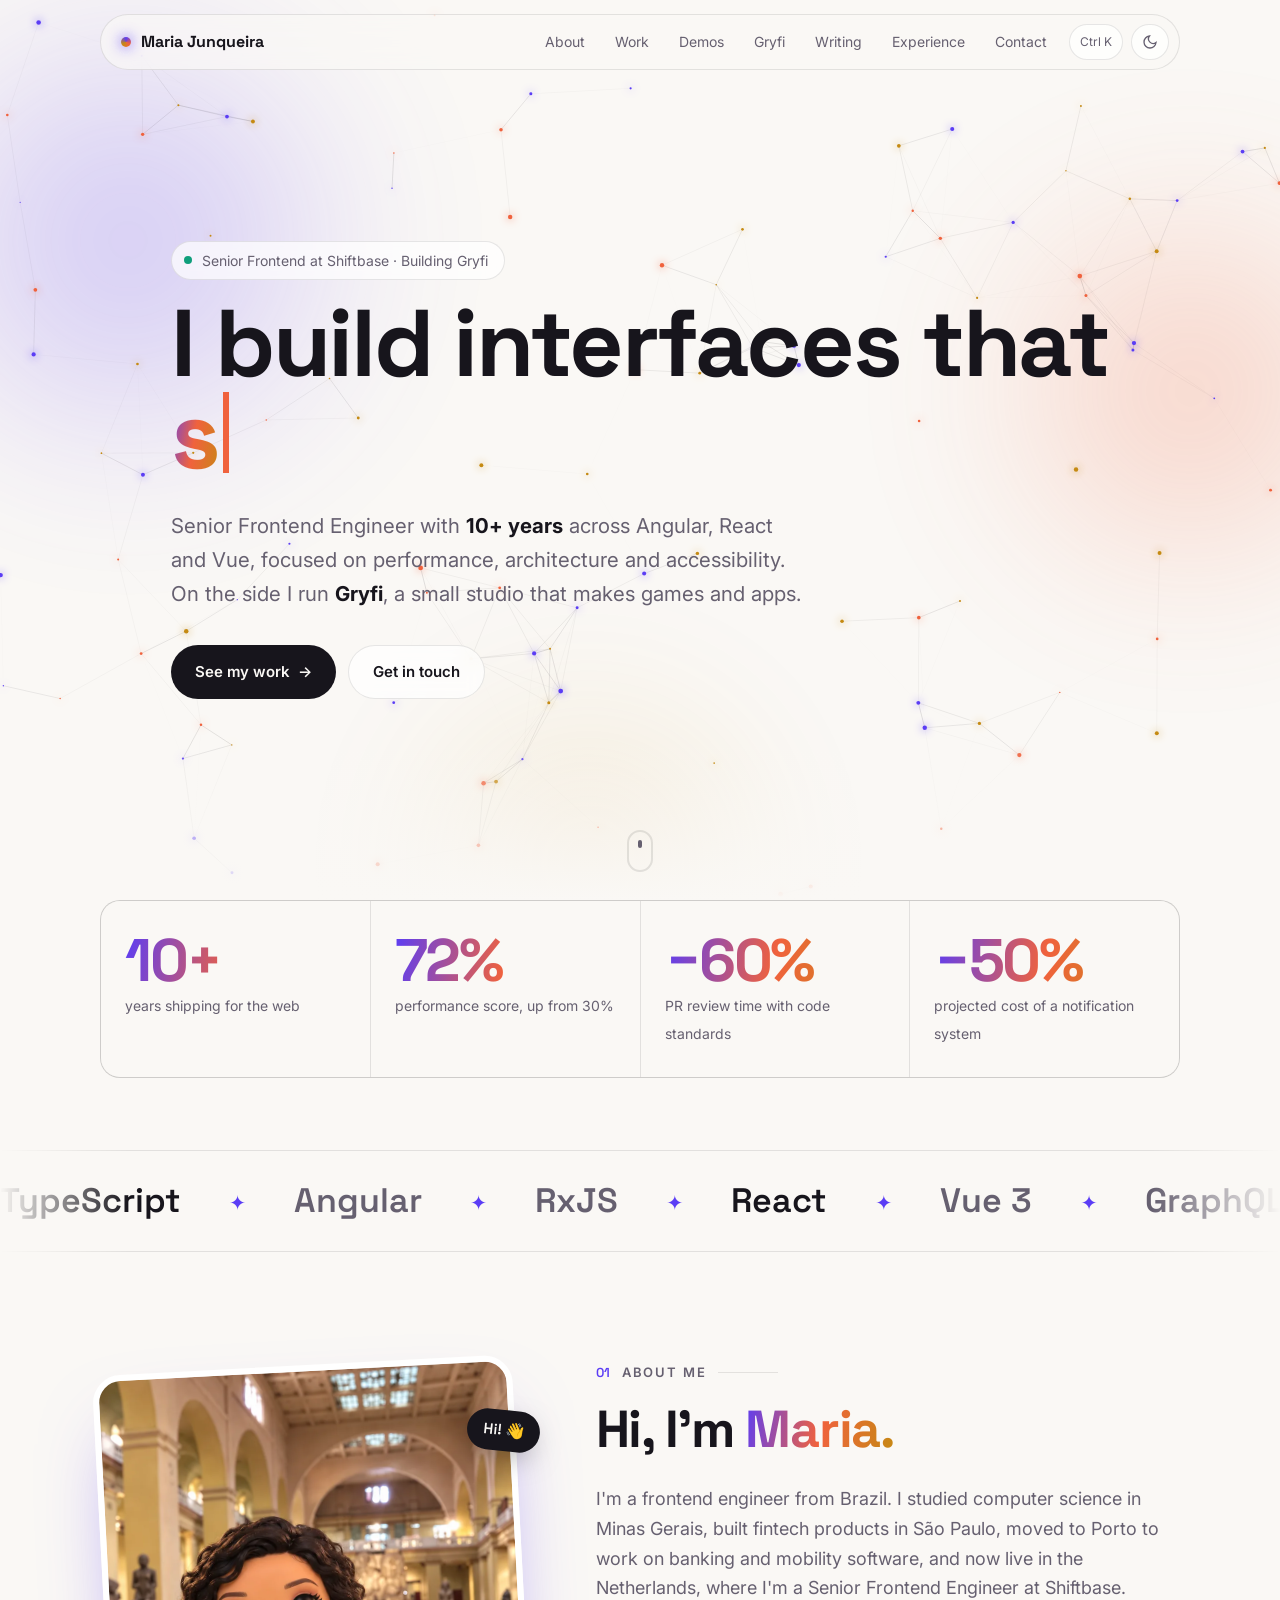
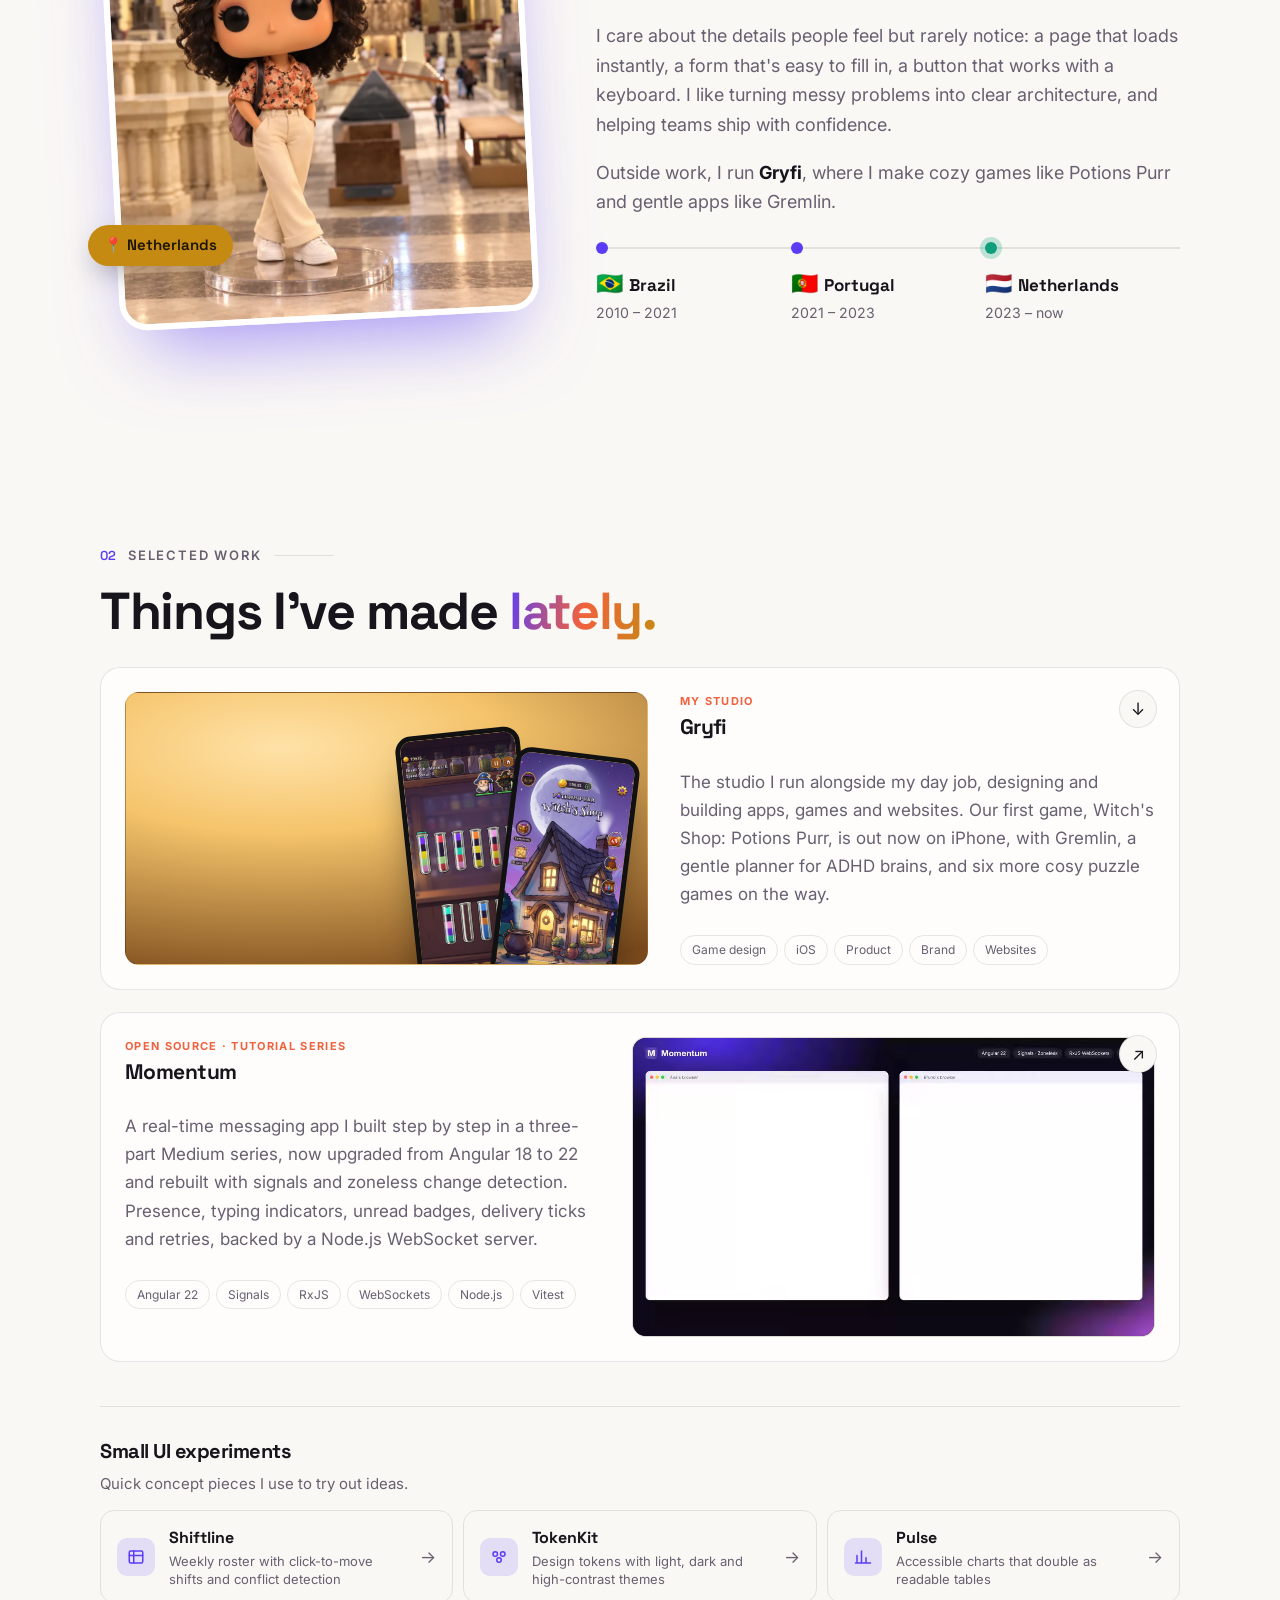
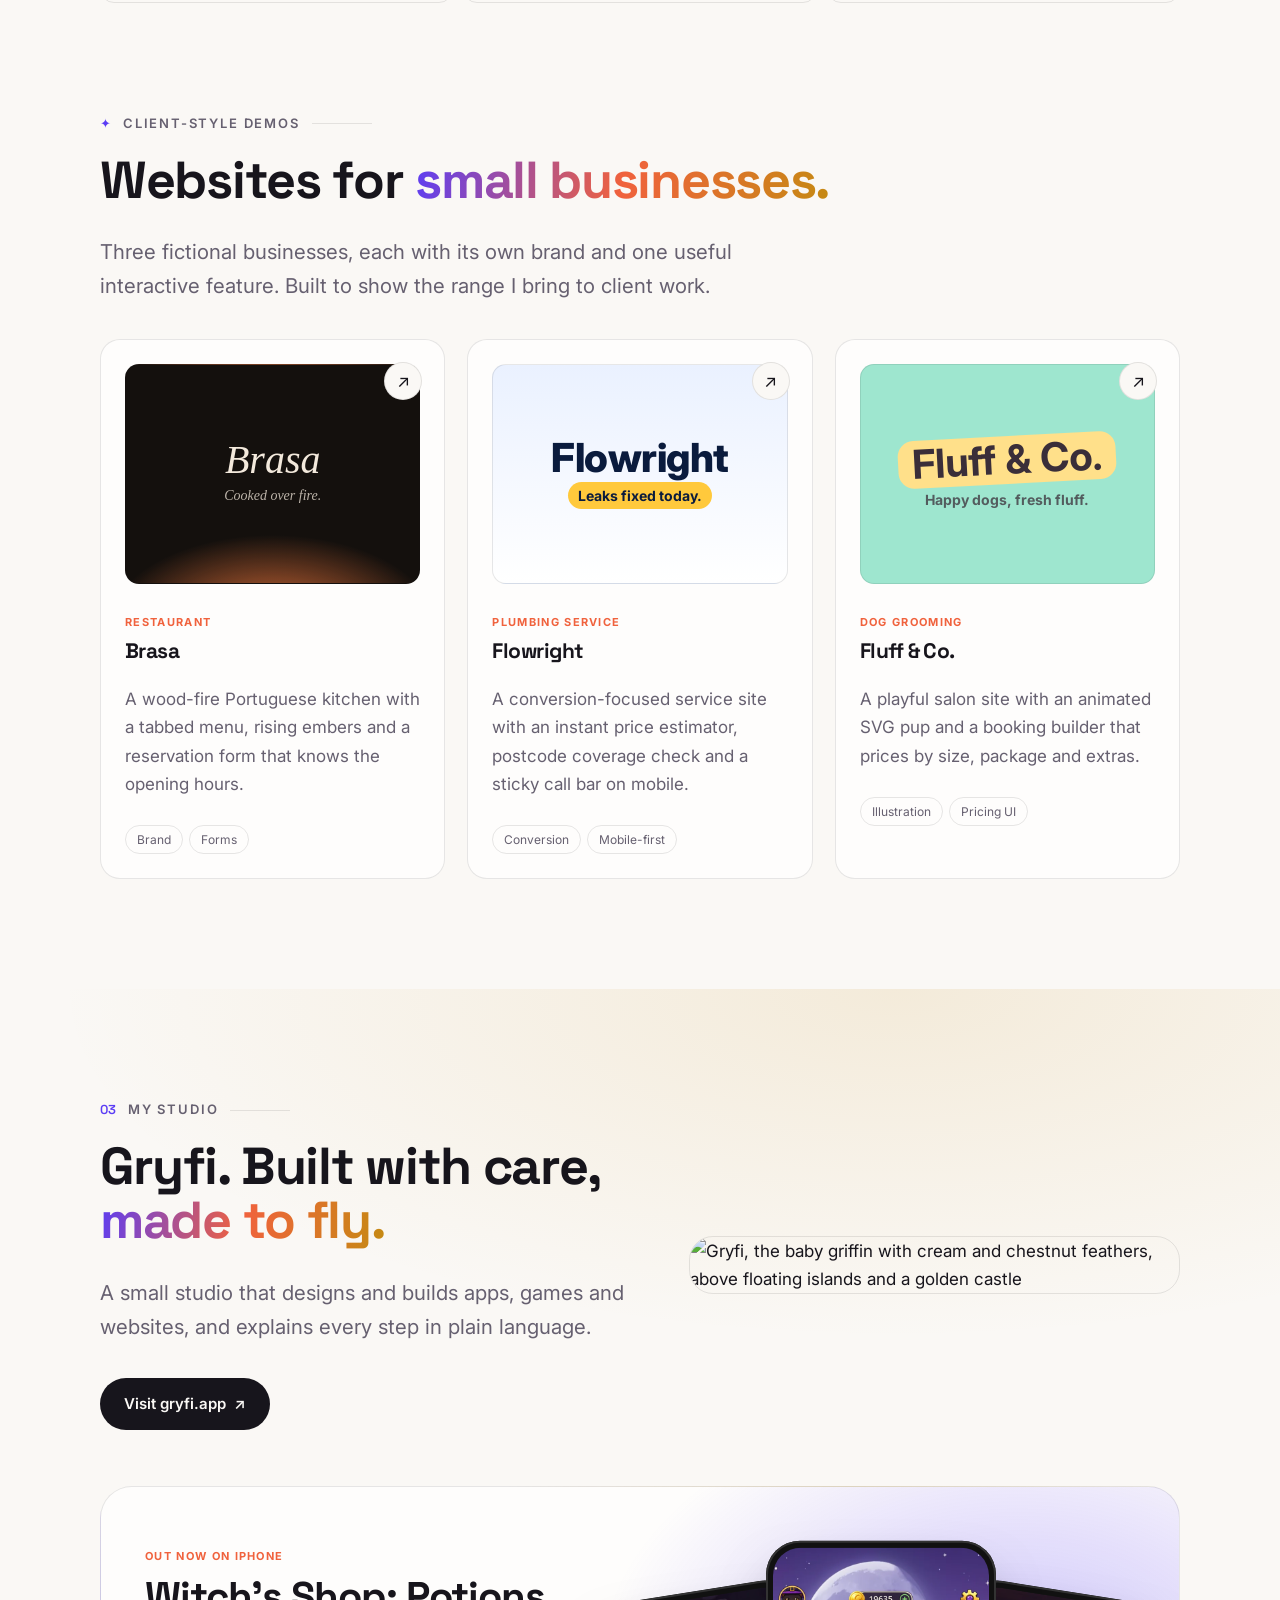
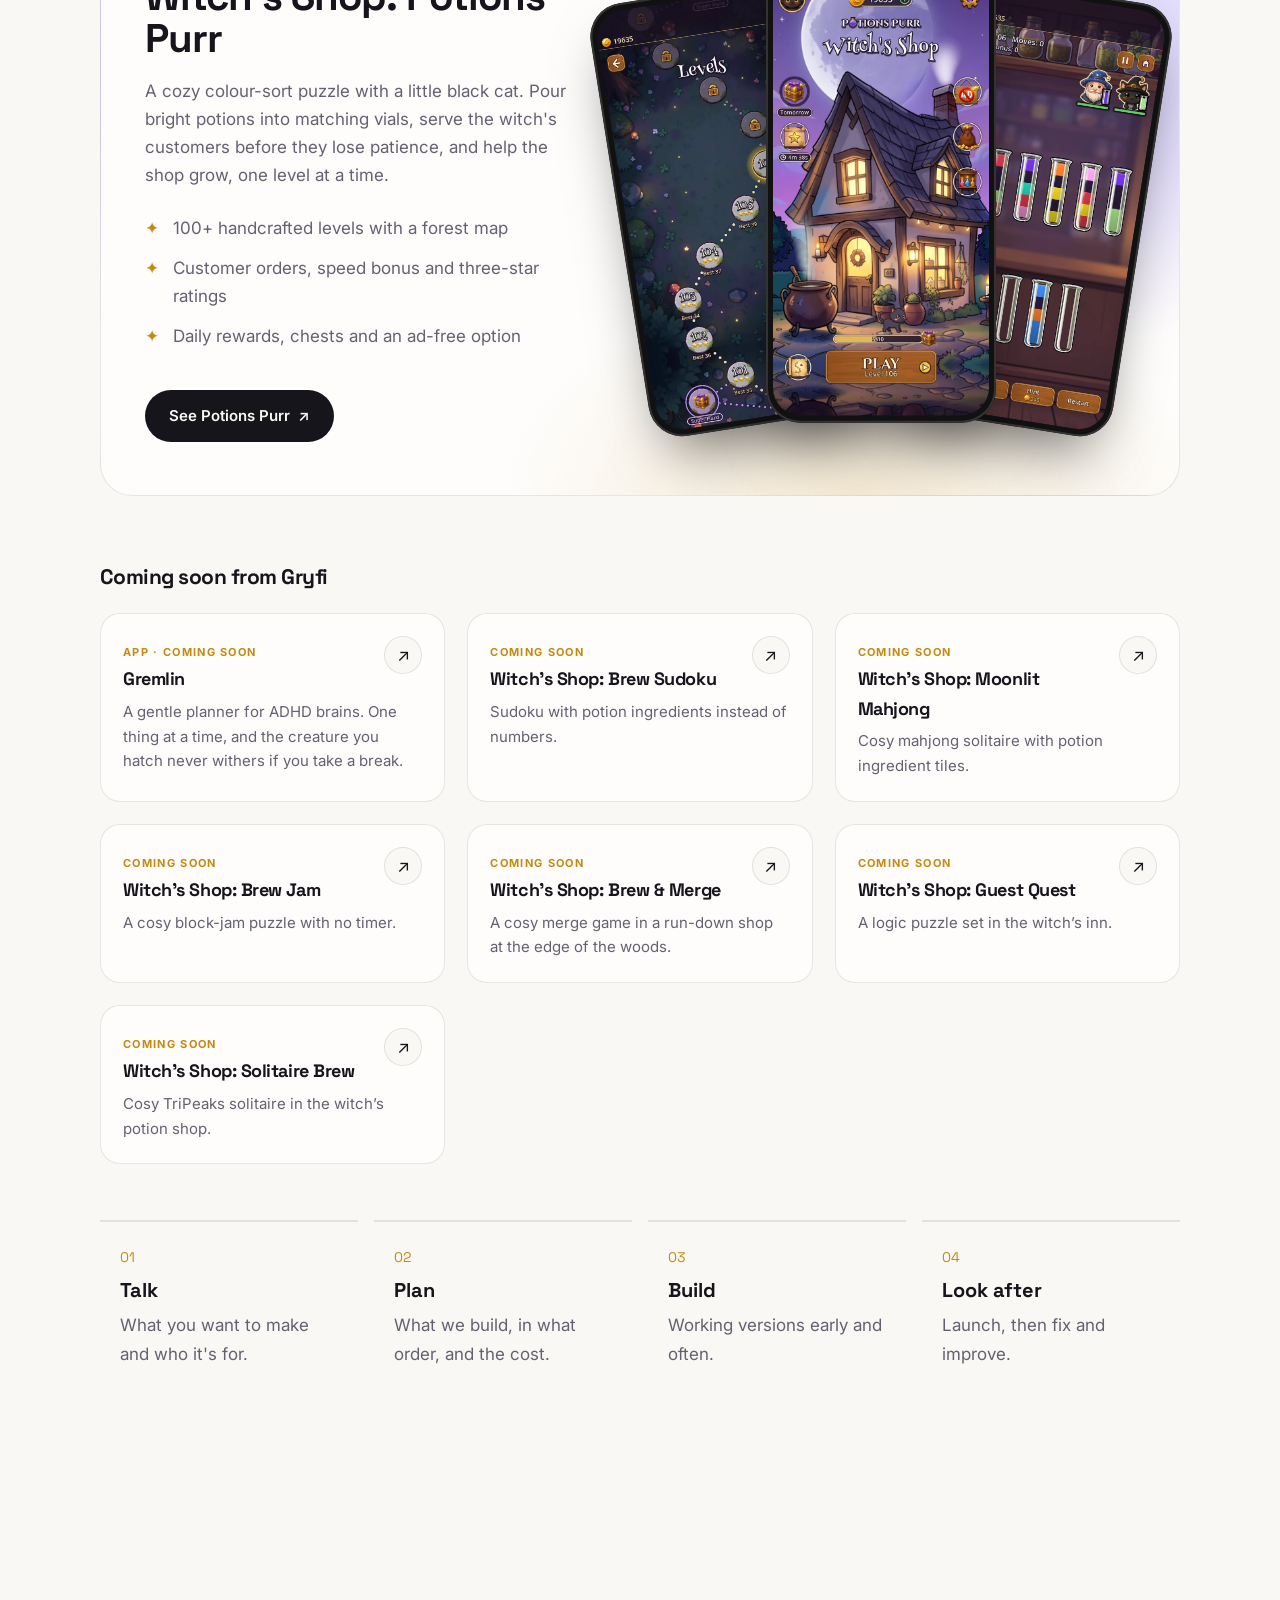
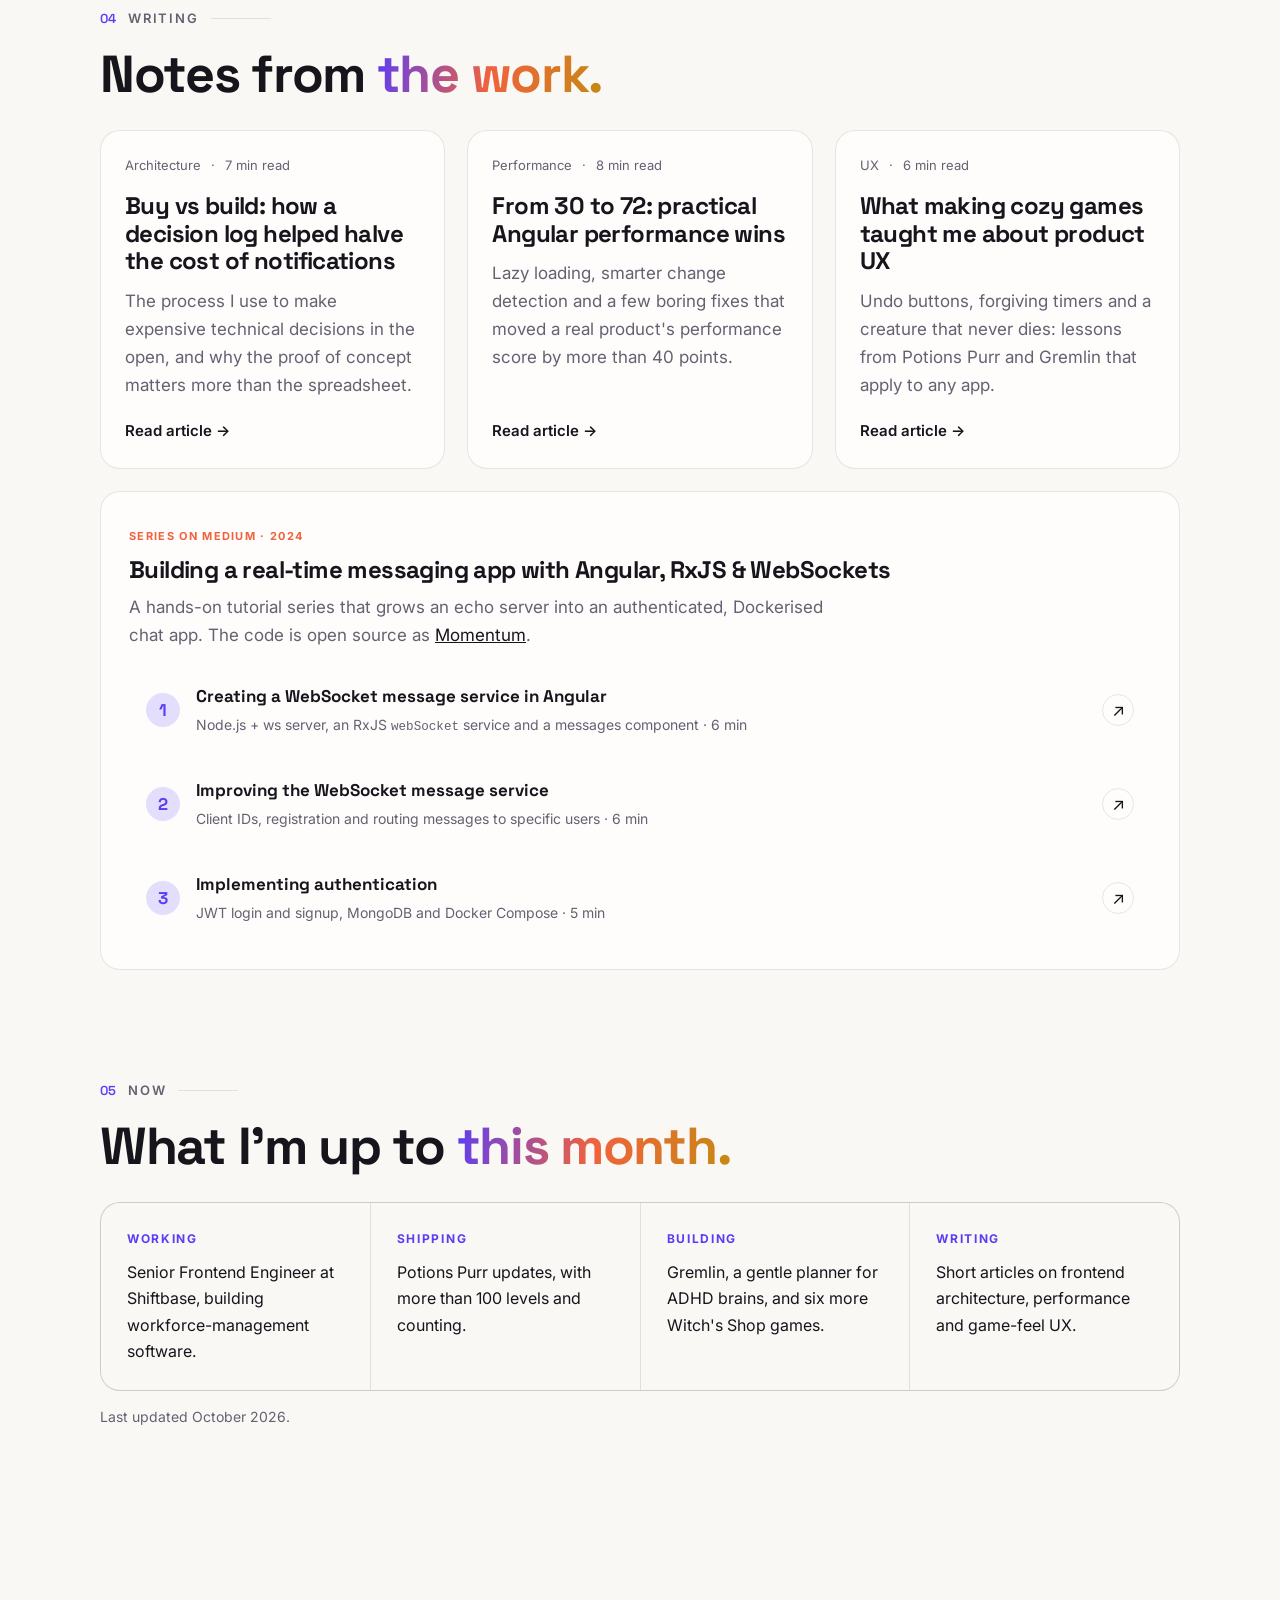
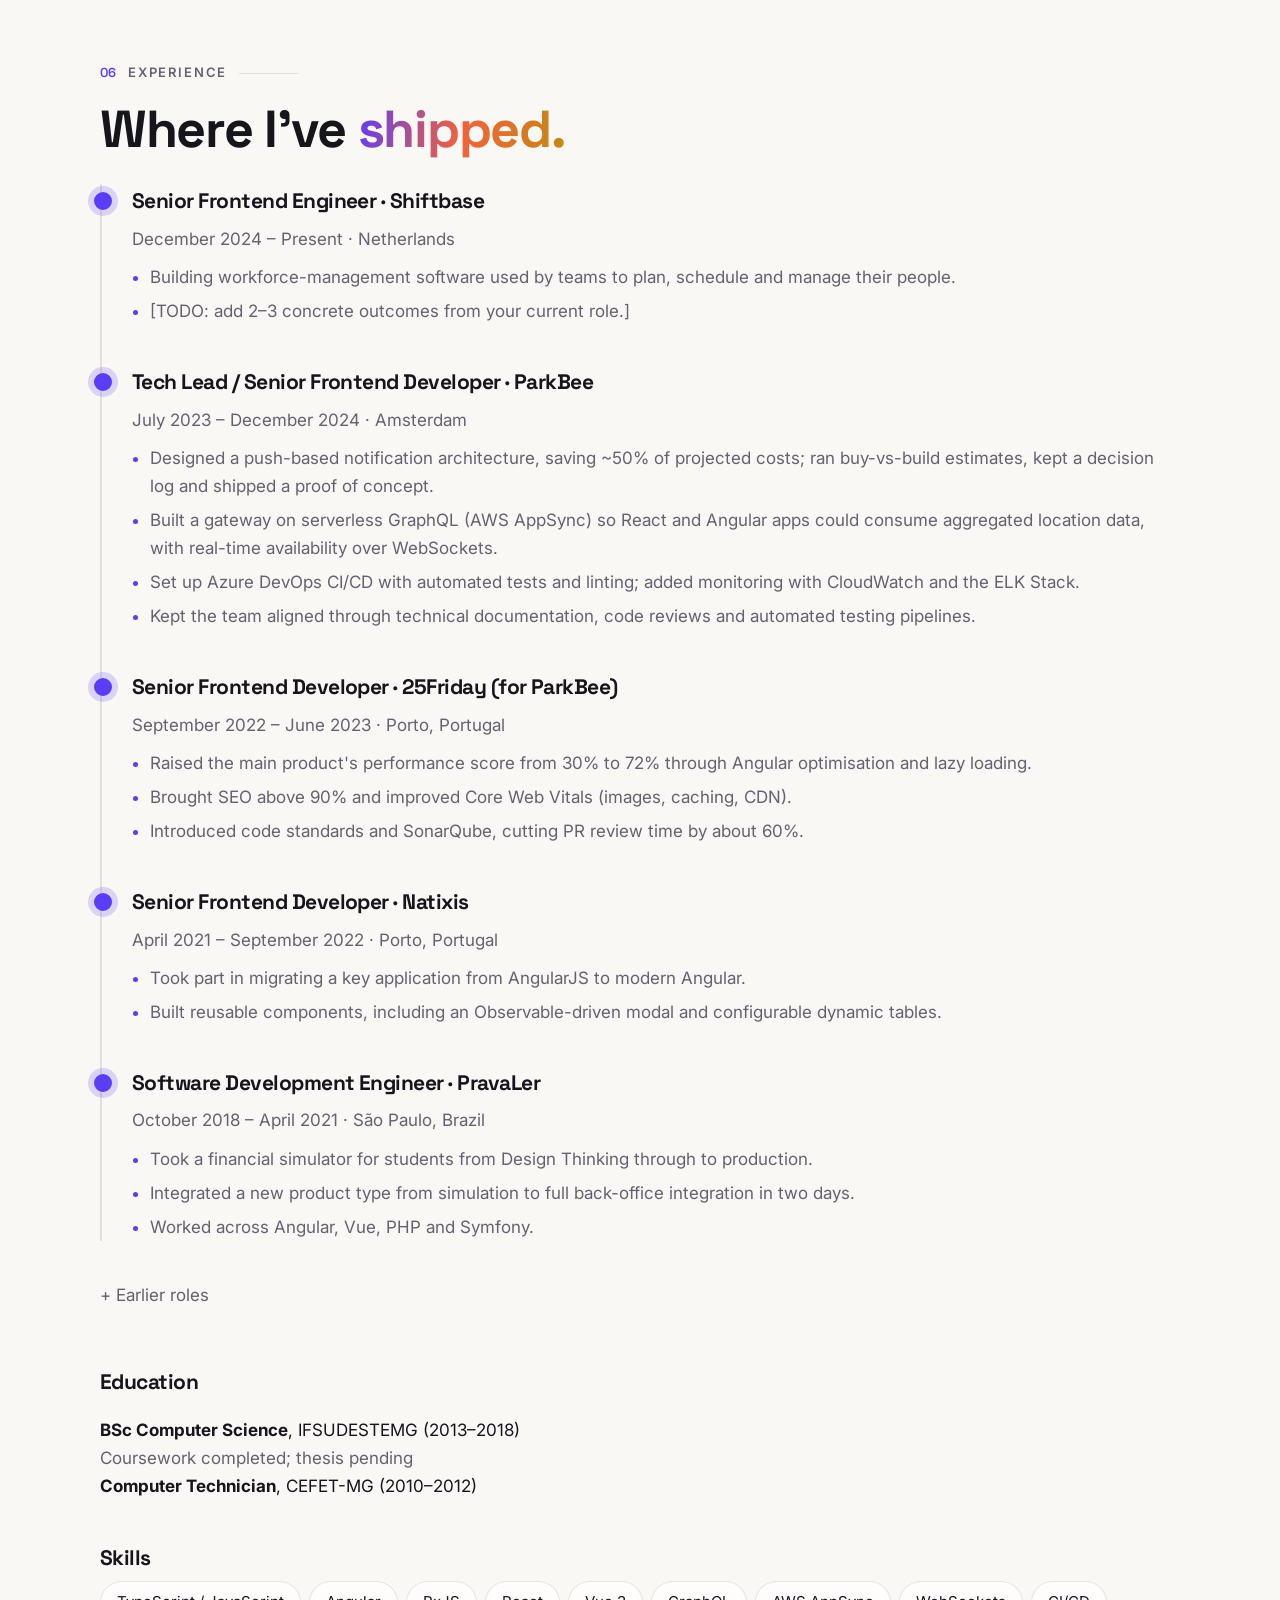
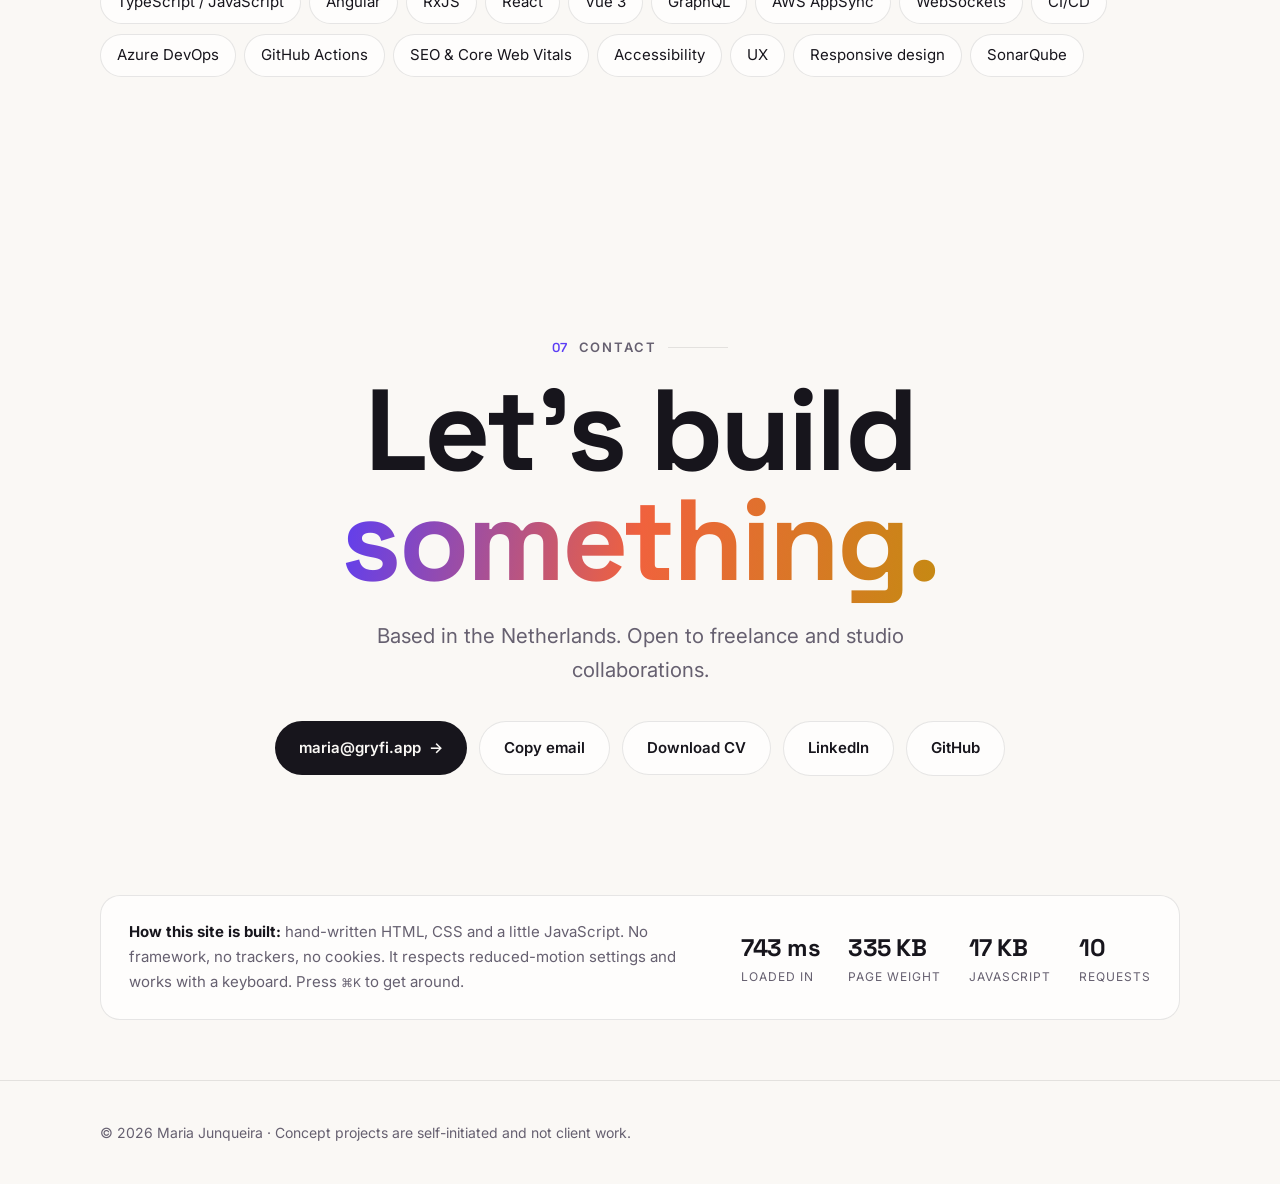
==== commit f87bb20f: "Put Gryfi first in selected work Co-Authored-By: Claude Opus 5.5 <noreply@anthropic.com> Claude-Sess" ====
--- a/index.html
+++ b/index.html
@@ -62,14 +62,7 @@
   <div class="kicker reveal" data-n="02">Selected work</div>
   <h2 class="reveal">Things I've made <span class="grad">lately.</span></h2>
   <div class="grid work-grid">
-    <a class="card reveal wide" href="https://github.com/MariaJunqueira/momentum">
-      <div class="thumb video-thumb"><video data-autoplay muted loop playsinline preload="metadata" poster="assets/video/momentum-poster.webp" aria-label="Demo: two people chatting in Momentum, with typing indicators, unread badges and delivery ticks"><source src="assets/video/momentum-demo.mp4" type="video/mp4"><source src="assets/video/momentum-demo.webm" type="video/webm"></video></div>
-      <span class="go" aria-hidden="true">↗</span>
-      <span class="badge">OPEN SOURCE · TUTORIAL SERIES</span><h3>Momentum</h3>
-      <p class="muted">A real-time messaging app I built step by step in a three-part Medium series, now upgraded from Angular 18 to 22 and rebuilt with signals and zoneless change detection. Presence, typing indicators, unread badges, delivery ticks and retries, backed by a Node.js WebSocket server.</p>
-      <div class="tag-row"><span class="tag">Angular 22</span><span class="tag">Signals</span><span class="tag">RxJS</span><span class="tag">WebSockets</span><span class="tag">Node.js</span><span class="tag">Vitest</span></div>
-    </a>
-    <a class="card reveal wide flip" href="#gryfi">
+    <a class="card reveal wide" href="#gryfi">
       <div class="thumb gryfi-thumb" aria-hidden="true">
         <img class="g-logo" src="https://gryfi.app/_astro/logo-hero-lockup-1024.DGI3WZ8i.webp" alt="" loading="lazy">
         <img class="g-phone p-a" src="assets/img/potions-play.webp" alt="" loading="lazy">
@@ -79,6 +72,13 @@
       <span class="badge">MY STUDIO</span><h3>Gryfi</h3>
       <p class="muted">The studio I run alongside my day job, designing and building apps, games and websites. Our first game, Witch's Shop: Potions Purr, is out now on iPhone, with Gremlin, a gentle planner for ADHD brains, and six more cosy puzzle games on the way.</p>
       <div class="tag-row"><span class="tag">Game design</span><span class="tag">iOS</span><span class="tag">Product</span><span class="tag">Brand</span><span class="tag">Websites</span></div>
+    </a>
+    <a class="card reveal wide flip" href="https://github.com/MariaJunqueira/momentum">
+      <div class="thumb video-thumb"><video data-autoplay muted loop playsinline preload="metadata" poster="assets/video/momentum-poster.webp" aria-label="Demo: two people chatting in Momentum, with typing indicators, unread badges and delivery ticks"><source src="assets/video/momentum-demo.mp4" type="video/mp4"><source src="assets/video/momentum-demo.webm" type="video/webm"></video></div>
+      <span class="go" aria-hidden="true">↗</span>
+      <span class="badge">OPEN SOURCE · TUTORIAL SERIES</span><h3>Momentum</h3>
+      <p class="muted">A real-time messaging app I built step by step in a three-part Medium series, now upgraded from Angular 18 to 22 and rebuilt with signals and zoneless change detection. Presence, typing indicators, unread badges, delivery ticks and retries, backed by a Node.js WebSocket server.</p>
+      <div class="tag-row"><span class="tag">Angular 22</span><span class="tag">Signals</span><span class="tag">RxJS</span><span class="tag">WebSockets</span><span class="tag">Node.js</span><span class="tag">Vitest</span></div>
     </a>
   </div>
 
